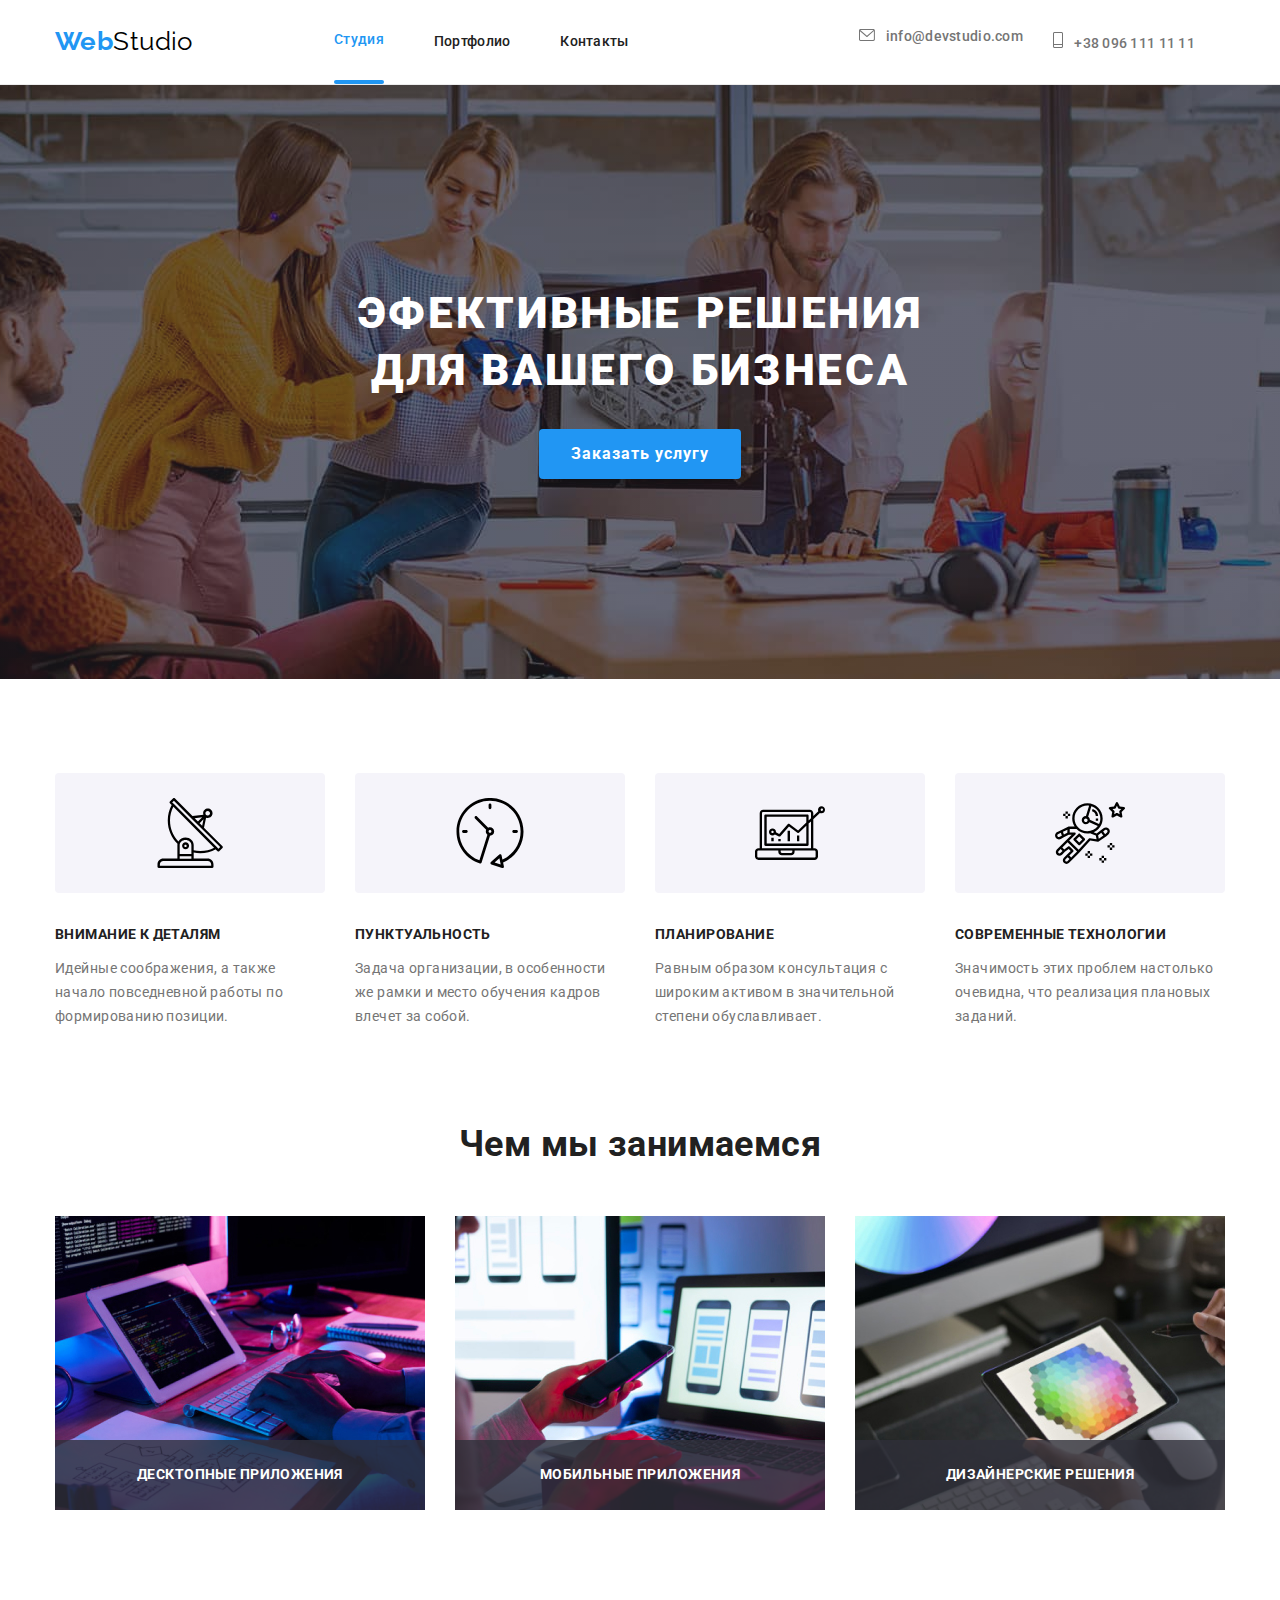
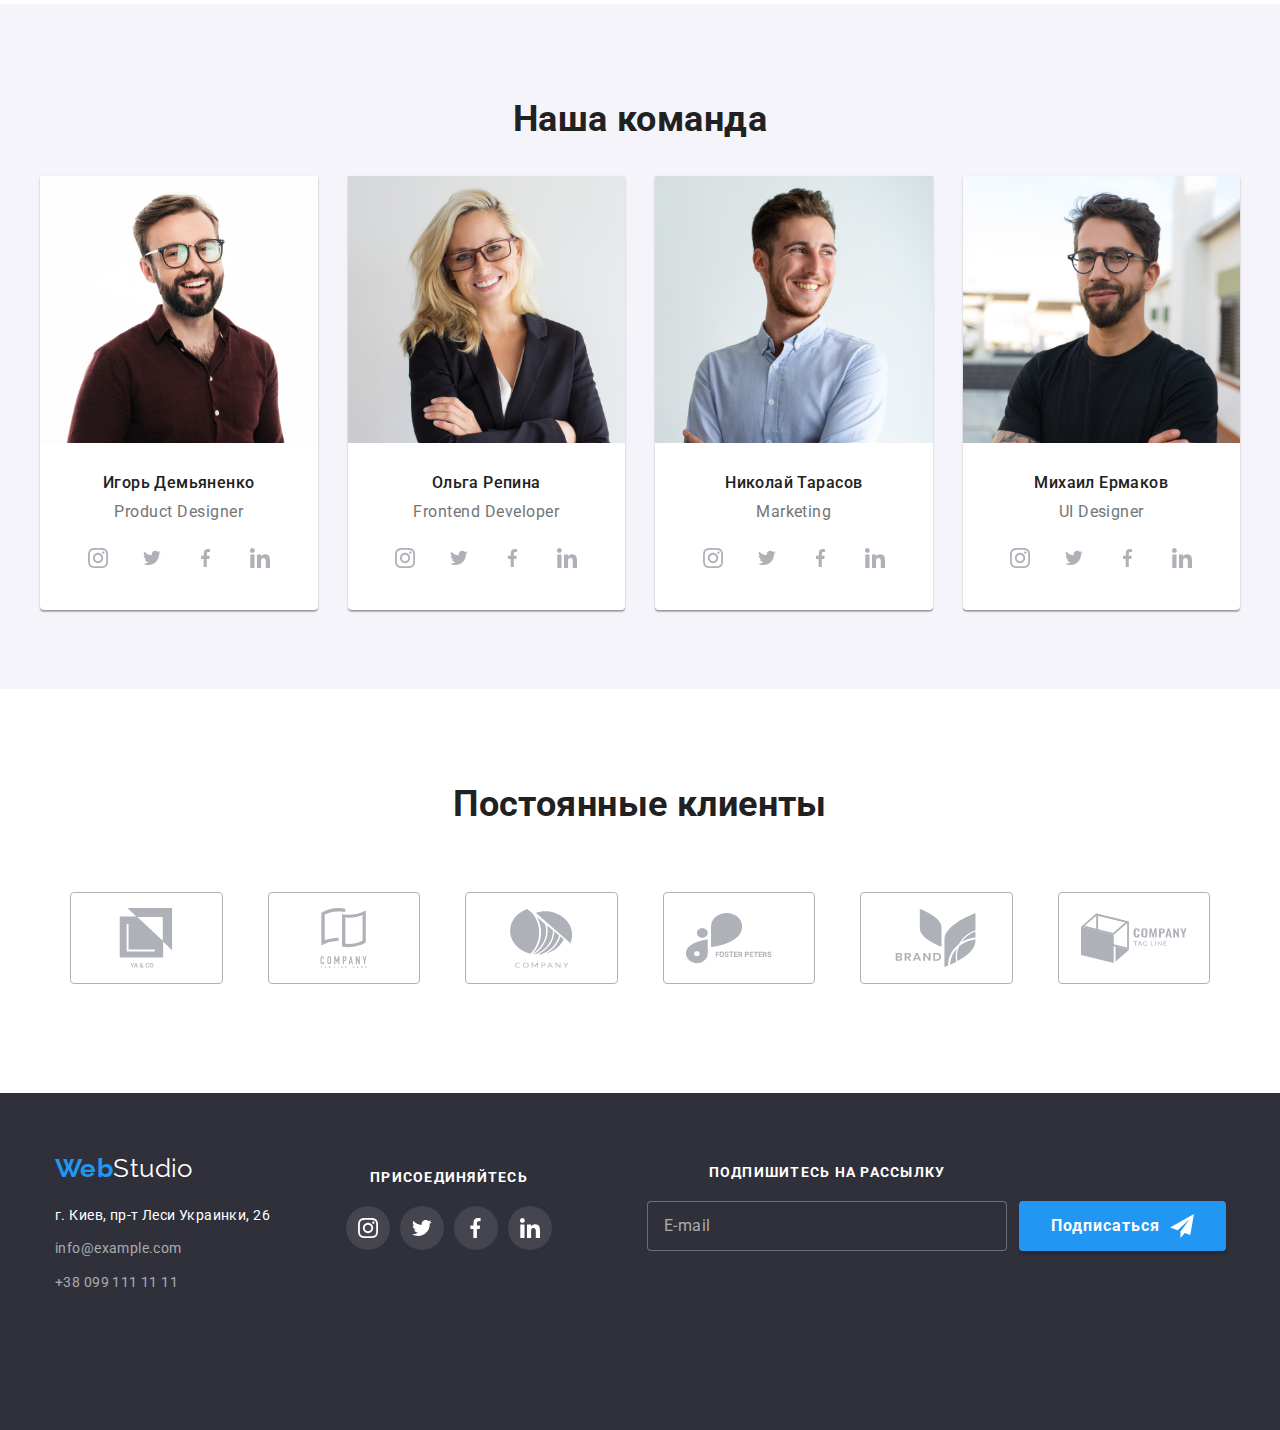
==== index.html @ c8d7d980 "make adaptive portfolio" ====
<!DOCTYPE html>
<html lang="ru">

<head>
    <meta charset="UTF-8">
    <meta http-equiv="X-UA-Compatible" content="IE=edge">
    <meta name="viewport" content="width=device-width, initial-scale=1.0" />
    <title>Document</title>
    <link rel="stylesheet" href="./sass/components/_normalize.scss">
    <link rel="preconnect" href="https://fonts.googleapis.com">
    <link rel="preconnect" href="https://fonts.gstatic.com" crossorigin>
    <link
        href="https://fonts.googleapis.com/css2?family=Raleway:wght@700&family=Roboto:wght@100;300;400;500;700;900&display=swap"
        rel="stylesheet">
    <link rel="stylesheet" href="./css/main.min.css">


</head>

<body>
    <!--Шапка профиля-->
    <header class="section header">
        <div class="main-naw container">
            <a href="./index.html" class="logo"> <span class="logo-web ">Web</span> Studio</a>
            <button type="button" class="burger__menu_button is-open" data-menu-button aria-expanded="false">
                <svg class="burger__menu_svg" aria-label="переключатель мобильного меню" width="40px" height="40px">
                    <use href="./images/mobile/mobile-svg/mobile_sprite.svg#menu" class="burger__menu__icon--menu">
                    </use>
                    <use href="./images/mobile/mobile-svg/mobile_sprite.svg#close" class="burger__menu__icon--close">
                    </use>
                </svg>
            </button>

            <!-- hidden -->
            <div class="burger__menu " data-menu>
                <nav class="navigation">
                    <ul class="site-naw">
                        <li class="item site-naw__item current"> <a href="./index.html"
                                class="link site-naw_link ">Студия</a>
                        </li>
                        <li class="item site-naw__item"><a href="./portfolio.html"
                                class="link site-naw_link ">Портфолио</a>
                        </li>
                        <li class="item site-naw__item"><a href="" class="link site-naw_link">Контакты</a> </li>
                    </ul>
                </nav>

                <ul class="link auth-naw">
                    <li class="item auth-naw__item">
                        <a href="mail:info@devstudio.com" class="link auth-naw__link  auth-naw__link--size">

                            <svg class="icon-company auth-naw__svg" width="16px" height="12px">
                                <use href="./images/icon.svg/sprite.svg/symbol-defs.svg#icon-envelope-hover">
                                </use>
                            </svg>
                            info@devstudio.com
                        </a>
                    </li>
                    <li class="item auth-naw__item">
                        <a href="tel:+380961111111" class="link auth-naw__link auth-naw__link--tell">
                            <svg class="icon-company auth-naw__svg" width="10px" height="16px">
                                <use href="./images/icon.svg/sprite.svg/symbol-defs.svg#icon-phone">
                                </use>
                            </svg>
                            +38 096 111 11 11
                        </a>
                    </li>


                </ul>
                <ul class="socia__list">
                    <a href="#" class="social__item">Instagram</a>
                    <a href="#" class="social__item ">Twitter</a>
                    <a href="#" class="social__item ">Facebook</a>
                    <a href="#" class="social__item ">LinkedIn</a>
                </ul>
            </div>
        </div>


    </header>
    <!-- Main -->
    <main>
        <!--Блок Герой -->
        <section class="section-hero section ">
            <div class="container ">
                <h1 class="section-hero__title ">ЭФЕКТИВНЫЕ РЕШЕНИЯ<br> ДЛЯ ВАШЕГО БИЗНЕСА</h1>
                <button class="button" data-modal-open>Заказать услугу</button>
            </div>


            <div class="backdrop is-hidden" data-modal>
                <div class="modal">

                    <button class="btn-modal" data-modal-close>
                        <svg class="btn-modal__close">
                            <use href="./images/icon.svg/sprite.svg/symbol-defs.svg#close-modal">
                            </use>
                        </svg>
                    </button>


                    <div class="modal-container">
                        <h3 class="modal-title">Оставьте свои данные, мы вам перезвоним</h3>
                        <div>
                            <form class="modal-window">
                                <div class="form-field">
                                    <label for="user-name" class="form-field_label label">
                                        <span class="form-field__title"> Имя</span>
                                        <input type="text" name="user-name" placeholder="" class="form-field__text">
                                        <span class="form-field__icon">
                                            <svg class="form-field__svg">
                                                <use href="./images/icon.svg/sprite.svg/symbol-defs.svg#person-svg">
                                                </use>
                                            </svg>
                                        </span>
                                    </label>

                                </div>

                                <div class="form-field">
                                    <label for="tell" class=" form-field_label label">
                                        <span class="form-field__title">Телефон</span>
                                        <input type="tel" name="tell" placeholder="" class="form-field__text">
                                        <span class="form-field__icon">
                                            <svg class="form-field__svg">
                                                <use href="./images/icon.svg/sprite.svg/symbol-defs.svg#phone-black">
                                                </use>
                                            </svg>
                                        </span>
                                    </label>
                                </div>

                                <div class="form-field">
                                    <label for="email" class="label">
                                        <span class="form-field__title">Почта</span>
                                        <input type="email" name="email" placeholder="" class="form-field__text">
                                        <span class="form-field__icon">
                                            <svg class="form-field__svg">
                                                <use href="./images/icon.svg/sprite.svg/symbol-defs.svg#email-black">
                                                </use>
                                            </svg>
                                        </span>
                                    </label>
                                </div>

                                <div class="form-field textarea-margin">
                                    <label for="textarea">
                                        <span class="form-field__title">Коментарий</span>
                                    </label>
                                    <textarea name="textarea" id="textarea" class="textarea" cols="30" rows="10"
                                        placeholder="Введите текст"></textarea>

                                </div>

                                <div class="checkbox">

                                    <label class="checkbox__label">
                                        <input type="checkbox" class="checkbox__input">
                                        <span class="checkbox__span">
                                        </span>

                                        Соглашаюсь с рассылкой и принимаю<a href="#">Условия договора</a>
                                    </label>


                                    <button type="submit" class="button">Отправить</button>

                            </form>
                        </div>

                    </div>
                </div>
            </div>
        </section>
        <!-- Особености -->
        <section class="section section-style padding-none backdown__bottom">
            <div class="container">
                <h2 class="features hidden ">особенности</h2>
                <ul class="trait">
                    <li class="item trait__item icon-one">
                        <div class="trait__thumb">
                            <svg class=" " width="70px" height="70px">
                                <use href="./images/icon.svg/sprite.svg/symbol-defs.svg#icon-Group" class="icon-svg">
                                </use>
                            </svg>
                        </div>
                        <h3 class="title trait__title"> ВНИМАНИЕ К ДЕТАЛЯМ </h3>
                        <p class="trait-text">Идейные соображения, а также начало повседневной работы по формированию
                            позиции.</p>
                    </li>
                    <li class="item trait__item icon-clock">
                        <div class="trait__thumb">
                            <svg class=" " width="70px" height="70px">
                                <use href="./images/icon.svg/sprite.svg/symbol-defs.svg#icon-clock1" class="icon-svg">
                                </use>
                            </svg>
                        </div>
                        <h3 class="title trait__title">ПУНКТУАЛЬНОСТЬ</h3>
                        <p class="trait-text">Задача организации, в особенности же рамки и место обучения кадров влечет
                            за собой.</p>
                    </li>
                    <li class="item trait__item icon-diagrama">
                        <div class="trait__thumb ">
                            <svg class=" " width="70px" height="70px">
                                <use href="./images/icon.svg/sprite.svg/symbol-defs.svg#icon-diagram-1"
                                    class="icon-svg">
                                </use>
                            </svg>

                        </div>
                        <h3 class="title trait__title"> ПЛАНИРОВАНИЕ</h3>
                        <p class="trait-text">Равным образом консультация с широким активом в значительной степени
                            обуславливает.</p>
                    </li>
                    <li class="item trait__item icon-astronaut">
                        <div class="trait__thumb">
                            <svg class=" thumd-feature" width="70px" height="70px">
                                <use href="./images/icon.svg/sprite.svg/symbol-defs.svg#icon-astronaut1"
                                    class="icon-svg">
                                </use>
                            </svg>
                        </div>
                        <h3 class="title trait__title">СОВРЕМЕННЫЕ ТЕХНОЛОГИИ</h3>
                        <p class="trait-text">Значимость этих проблем настолько очевидна, что реализация плановых
                            заданий.</p>
                    </li>
                </ul>
            </div>
        </section>
        <!-- Чем мы занимаемся -->
        <section class="section section-style  backdown__bottom what-we-do--section">
            <div class="container">
                <h2 class="section-title ">Чем мы занимаемся</h2>

                <ul class="trait what-we-do">
                    <li class="trait__item">
                        <div class="item-tumb">
                            <img src="./images/img.jpg" alt="парень набирает код" width="370" />
                            <p class="item-text">Десктопные приложения</p>
                        </div>

                    </li>

                    <li class="trait__item">
                        <div class="item-tumb">
                            <img src="./images/ing2.jpg" alt="парень смотрит телефон" width="370">
                            <p class="item-text">Мобильные приложения</p>
                        </div>

                    </li>
                    <li class="trait__item">
                        <div class="item-tumb">
                            <img src="./images/img3.jpg" alt="цветовая палитра" width="370">
                            <p class="item-text">Дизайнерские решения</p>
                        </div>
                    </li>
                </ul>
            </div>
        </section>
        <!--Блок команда -->
        <section class="section backdown__bottom backdown__top ">
            <div class="container box-our-team">
                <h2 class="section-title our-team">Наша команда</h2>
                <ul class="team__cart">

                    <li class="cart">
                        <img src="./images/our-team/Igor.jpg" alt="Дизайнер Игорь" width="270" class="photo">
                        <div class="cart-bottom">
                            <h3 class="title-team">Игорь Демьяненко</h3>
                            <p class="text-team">Product Designer</p>
                            <ul class="list-team">
                                <li class="item-team">
                                    <a href="" class="link-team">
                                        <svg width="20px " height="20px">
                                            <use href="./images/icon.svg/sprite.svg/symbol-defs.svg#icon-instagram"
                                                class="icon-svg">
                                        </svg>
                                    </a>
                                </li>
                                <li class="item-team">
                                    <a href="" class="link-team">
                                        <svg width="20px " height="16px">
                                            <use href="./images/icon.svg/sprite.svg/symbol-defs.svg#icon-twiter"
                                                class="icon-svg"></use>
                                        </svg>
                                    </a>
                                </li>
                                <li class="item-team">
                                    <a href="" class="link-team">
                                        <svg width="10px " height="20px">
                                            <use href="./images/icon.svg/sprite.svg/symbol-defs.svg#icon-fecebook"
                                                class="icon-svg"></use>
                                        </svg>
                                    </a>
                                </li>
                                <li class="item-team">
                                    <a href="" class="link-team">
                                        <svg width="20px " height="20px">
                                            <use href="./images/icon.svg/sprite.svg/symbol-defs.svg#icon-in0"
                                                class="icon-svg"></use>
                                        </svg>
                                    </a>
                                </li>
                            </ul>
                        </div>

                    </li>

                    <li class="cart">
                        <img src="./images/our-team/olga.jpg" alt="Розработчик Ольга" width="270" class="photo">
                        <div class="cart-bottom">
                            <h3 class="title-team">Ольга Репина</h3>
                            <p class="text-team">Frontend Developer</p>
                            <ul class="list-team">
                                <li class="item-team">
                                    <a href="" class="link-team">
                                        <svg width="20px " height="20px">
                                            <use href="./images/icon.svg/sprite.svg/symbol-defs.svg#icon-instagram"
                                                class="icon-svg">
                                        </svg>
                                    </a>
                                </li>
                                <li class="item-team">
                                    <a href="" class="link-team">
                                        <svg width="20px " height="16px">
                                            <use href="./images/icon.svg/sprite.svg/symbol-defs.svg#icon-twiter"
                                                class="icon-svg"></use>
                                        </svg>
                                    </a>
                                </li>
                                <li class="item-team">
                                    <a href="" class="link-team">
                                        <svg width="10px " height="20px">
                                            <use href="./images/icon.svg/sprite.svg/symbol-defs.svg#icon-fecebook"
                                                class="icon-svg"></use>
                                        </svg>
                                    </a>
                                </li>
                                <li class="item-team">
                                    <a href="" class="link-team">
                                        <svg width="20px " height="20px">
                                            <use href="./images/icon.svg/sprite.svg/symbol-defs.svg#icon-in0"
                                                class="icon-svg"></use>
                                        </svg>
                                    </a>
                                </li>
                            </ul>
                        </div>
                    </li>

                    <li class="cart">
                        <img src="./images/our-team/Nikolay.jpg" alt="Маркетолог Николай" width="270" class="photo">
                        <div class="cart-bottom">
                            <h3 class="title-team">Николай Тарасов </h3>
                            <p class="text-team"> Marketing</p>
                            <ul class="list-team">
                                <li class="item-team">
                                    <a href="" class="link-team">
                                        <svg width="20px " height="20px">
                                            <use href="./images/icon.svg/sprite.svg/symbol-defs.svg#icon-instagram"
                                                class="icon-svg">
                                        </svg>
                                    </a>
                                </li>
                                <li class="item-team">
                                    <a href="" class="link-team">
                                        <svg width="20px " height="16px">
                                            <use href="./images/icon.svg/sprite.svg/symbol-defs.svg#icon-twiter"
                                                class="icon-svg"></use>
                                        </svg>
                                    </a>
                                </li>
                                <li class="item-team">
                                    <a href="" class="link-team">
                                        <svg width="10px " height="20px">
                                            <use href="./images/icon.svg/sprite.svg/symbol-defs.svg#icon-fecebook"
                                                class="icon-svg"></use>
                                        </svg>
                                    </a>
                                </li>
                                <li class="item-team">
                                    <a href="" class="link-team">
                                        <svg width="20px " height="20px">
                                            <use href="./images/icon.svg/sprite.svg/symbol-defs.svg#icon-in0"
                                                class="icon-svg"></use>
                                        </svg>
                                    </a>
                                </li>
                            </ul>
                        </div>
                    </li>
                    <li class="cart">
                        <img src="./images/our-team/Mihail.jpg" alt="Ul Дизайнер Михаил" width="270" class="photo">
                        <div class="cart-bottom">
                            <h3 class="title-team">Михаил Ермаков</h3>
                            <p class="text-team">UI Designer</p>
                            <ul class="list-team">
                                <li class="item-team">
                                    <a href="" class="link-team">
                                        <svg width="20px " height="20px">
                                            <use href="./images/icon.svg/sprite.svg/symbol-defs.svg#icon-instagram"
                                                class="icon-svg">
                                        </svg>
                                    </a>
                                </li>
                                <li class="item-team">
                                    <a href="" class="link-team">
                                        <svg width="20px " height="16px">
                                            <use href="./images/icon.svg/sprite.svg/symbol-defs.svg#icon-twiter"
                                                class="icon-svg"></use>
                                        </svg>
                                    </a>
                                </li>
                                <li class="item-team">
                                    <a href="" class="link-team">
                                        <svg width="10px " height="20px">
                                            <use href="./images/icon.svg/sprite.svg/symbol-defs.svg#icon-fecebook"
                                                class="icon-svg"></use>
                                        </svg>
                                    </a>
                                </li>
                                <li class="item-team">
                                    <a href="" class="link-team">
                                        <svg width="20px " height="20px">
                                            <use href="./images/icon.svg/sprite.svg/symbol-defs.svg#icon-in0"
                                                class="icon-svg"></use>
                                        </svg>
                                    </a>
                                </li>
                            </ul>
                        </div>
        </section>
        <!-- Постояние клиенты  -->
        <section class="partner section-style partner--inherit">
            <div class="container">
                <h2 class="section-title">Постоянные клиенты</h2>
                <ul class="list-partner">

                    <li class="item-partner">
                        <a href="" class="link-partner">
                            <svg class=" company-ya-co" width="106px" height="60px">
                                <use href="./images/icon.svg/sprite.svg/symbol-defs.svg#icon-ya-co" class="icon-svg">
                                </use>
                            </svg>
                        </a>
                    </li>

                    <li class="item-partner">
                        <a href="" class="link-partner">
                            <svg class=" company-company" width="106px" height="60px">
                                <use href=" ./images/icon.svg/sprite.svg/symbol-defs.svg#icon-company" class="icon-svg">
                                </use>
                            </svg>
                        </a>
                    </li>

                    <li class="item-partner">
                        <a href="" class="link-partner">
                            <svg class="" width="106px" height="60px">
                                <use href="./images/icon.svg/sprite.svg/symbol-defs.svg#icon-company-lemon"
                                    class="icon-svg">
                                </use>
                            </svg>
                        </a>
                    </li>

                    <li class="item-partner"><a href="" class="link-partner">
                            <svg class="" width="106px" height="60px">
                                <use href="./images/icon.svg/sprite.svg/symbol-defs.svg#icon-foster-peters"
                                    class="icon-svg">
                                </use>
                            </svg>
                        </a></li>

                    <li class="item-partner"><a href="" class="link-partner">
                            <svg class="" width="106px" height="60px">
                                <use href="./images/icon.svg/sprite.svg/symbol-defs.svg#icon-company-list"
                                    class="icon-svg">
                                </use>
                            </svg>
                        </a></li>

                    <li class="item-partner"><a href="" class="link-partner">
                            <svg class="" width="106px" height="60px">
                                <use href="./images/icon.svg/sprite.svg/symbol-defs.svg#icon-tag-line" class="icon-svg">
                                </use>
                            </svg>
                        </a></li>

                </ul>

            </div>
        </section>
    </main>
    <!-- Подвал -->
    <footer class="footer ">
        <div class="footer-flex container">

            <div class="tablet__wraper">
                <div class=" footer-box footer-container">
                    <a href="./index.html" class="logo logo-margin-bottom"> <span class="logo-web">Web</span> <span
                            class="studio">Studio</span> </a>
                    <address class="address">
                        <ul class="list">
                            <li class="footer-adrs"><a href="https://goo.gl/maps/727tqZzBJjCVUAbq7">г. Киев, пр-т Леси
                                    Украинки,
                                    26</a></li>
                            <li class="footer-adrs"><a href="mail:info@example.com"
                                    class="footer-link">info@example.com</a>
                            </li>
                            <li class="footer-adrs"><a href="tel:+380991111111" class="footer-link">+38 099 111 11
                                    11</a>
                            </li>
                        </ul>
                    </address>
                </div>

                <div class="footer-social">
                    <h2 class="title-footer">ПРИСОЕДИНЯЙТЕСЬ</h2>
                    <ul class="list-connect">
                        <li class="item-connect">
                            <a href="" class="link-connect">
                                <svg width="20px " height="20px">
                                    <use href="./images/icon.svg/sprite.svg/symbol-defs.svg#icon-instagram"
                                        class="icon-svg">
                                </svg>
                            </a>
                        </li>
                        <li class="item-connect">
                            <a href="" class="link-connect">
                                <svg width="20px " height="20px">
                                    <use href="./images/icon.svg/sprite.svg/symbol-defs.svg#icon-twiter"
                                        class="icon-svg">
                                    </use>
                                </svg>
                            </a>
                        </li>
                        <li class="item-connect">
                            <a href="" class="link-connect">
                                <svg width="20px " height="20px">
                                    <use href="./images/icon.svg/sprite.svg/symbol-defs.svg#icon-fecebook"
                                        class="icon-svg">
                                    </use>
                                </svg>
                            </a>
                        </li>
                        <li class="item-connect">
                            <a href="" class="link-connect">
                                <svg width="20px " height="20px">
                                    <use href="./images/icon.svg/sprite.svg/symbol-defs.svg#icon-in0" class="icon-svg">
                                    </use>
                                </svg>
                            </a>
                        </li>
                    </ul>
                </div>
            </div>

            <div class="sing-in">
                <label for="" class="sing-in__label title-footer">
                    <span class="sing-in__text">Подпишитесь на рассылку</span>
                    <input type="email" class="sing-in__input" placeholder="E-mail">
                </label>

                <button type="submit" class=" button sing-in__button">Подписаться

                    <svg class="sing-in__icon" width="24px " height="24px">
                        <use href="./images/icon.svg/sprite.svg/symbol-defs.svg#icon-telegram"></use>
                    </svg>
                </button>
            </div>

        </div>
    </footer>

    <!-- JavaScript -->

    <script src="./js/modal.js"></script>

    <script src="./js/mobile-menu.js"></script>

</body>

</html>
---- css/main.min.css ----
/*! modern-normalize v1.1.0 | MIT License | https://github.com/sindresorhus/modern-normalize */*,::after,::before{-webkit-box-sizing:border-box;box-sizing:border-box}html{-moz-tab-size:4;-o-tab-size:4;tab-size:4}html{line-height:1.15;-webkit-text-size-adjust:100%}body{margin:0}body{font-family:system-ui,-apple-system,"Segoe UI",Roboto,Helvetica,Arial,sans-serif,"Apple Color Emoji","Segoe UI Emoji"}hr{height:0;color:inherit}abbr[title]{-webkit-text-decoration:underline dotted;text-decoration:underline dotted}b,strong{font-weight:bolder}code,kbd,pre,samp{font-family:ui-monospace,SFMono-Regular,Consolas,"Liberation Mono",Menlo,monospace;font-size:1em}small{font-size:80%}sub,sup{font-size:75%;line-height:0;position:relative;vertical-align:baseline}sub{bottom:-0.25em}sup{top:-0.5em}table{text-indent:0;border-color:inherit}button,input,optgroup,select,textarea{font-family:inherit;font-size:100%;line-height:1.15;margin:0}button,select{text-transform:none}[type=button],[type=reset],[type=submit],button{-webkit-appearance:button}::-moz-focus-inner{border-style:none;padding:0}:-moz-focusring{outline:1px dotted ButtonText}:-moz-ui-invalid{box-shadow:none}legend{padding:0}progress{vertical-align:baseline}::-webkit-inner-spin-button,::-webkit-outer-spin-button{height:auto}[type=search]{-webkit-appearance:textfield;outline-offset:-2px}::-webkit-search-decoration{-webkit-appearance:none}::-webkit-file-upload-button{-webkit-appearance:button;font:inherit}summary{display:list-item}body{color:#757575;font-family:"Roboto",Helvetica;font-size:14px;letter-spacing:.03em;margin:0}a{text-decoration:none;outline:none}h1,h2,h4,h5{margin-top:0;margin-bottom:0}p{margin-bottom:0;margin-top:0}ul{padding:0;margin:0;margin-top:0;margin-bottom:0;list-style:none}img{display:block;max-width:100%;height:auto}.container{max-width:480px;margin-left:auto;margin-right:auto;padding-left:15px;padding-right:15px}@media screen and (min-width: 768px){.container{max-width:768px}}@media screen and (min-width: 1200px){.container{max-width:1200px}}.hidden{position:absolute;width:1px;height:1px;margin:-1px;border:0;padding:0;white-space:nowrap;-webkit-clip-path:inset(100%);clip-path:inset(100%);clip:rect(0 0 0 0);overflow:hidden}.backdown__bottom{background:#f5f4fa;padding-bottom:94px}.backdown__top{padding-top:94px}.header{border-bottom:1px solid #ececec}.logo{display:block;display:-webkit-box;display:-ms-flexbox;display:flex;font-weight:400;font-size:26px;line-height:31px}@media screen and (min-width: 768px){.auth-naw{-webkit-box-pack:start;-ms-flex-pack:start;justify-content:start}}.auth-naw__link{color:#757575}.studio{color:#fff}.auth-naw__svg{fill:currentColor}@media screen and (min-width: 768px){.auth-naw__svg{margin-right:8px}}.link{display:block;margin-top:0px;margin-bottom:0px;font-weight:500;line-height:1.14;letter-spacing:.02em;-webkit-transition:color 250ms cubic-bezier(0.4, 0, 0.2, 1);transition:color 250ms cubic-bezier(0.4, 0, 0.2, 1)}.link:hover,.link:focus{color:#2196f3}.auth-naw__link{text-decoration:none;outline:none}.logo{-webkit-box-align:center;-ms-flex-align:center;align-items:center;color:#fff;font-family:"Raleway",sans-serif;color:#000}.logo-web{color:#2196f3;font-weight:700}@media screen and (min-width: 768px){.navigation{display:-webkit-box;display:-ms-flexbox;display:flex;-webkit-box-align:center;-ms-flex-align:center;align-items:center}}@media screen and (min-width: 768px){.site-naw{display:-webkit-box;display:-ms-flexbox;display:flex;-webkit-box-align:center;-ms-flex-align:center;align-items:center;color:#212121;padding-left:0}}@media screen and (min-width: 1200px){.site-naw{margin-right:150px}}@media screen and (min-width: 768px){.site-naw__item{margin-right:50px;position:relative}.site-naw__item:last-child{margin-right:0}}.site-naw_link{color:currentColor}@media screen and (min-width: 768px){.site-naw_link{padding-top:32px;padding-bottom:32px}}.main-naw{display:-webkit-box;display:-ms-flexbox;display:flex;-webkit-box-align:center;-ms-flex-align:center;align-items:center;-webkit-box-pack:justify;-ms-flex-pack:justify;justify-content:space-between}@media screen and (min-width: 768px){.auth-naw__item{margin-bottom:10px}.auth-naw__item:last-child{margin-bottom:0}}@media screen and (max-width: 767px){.auth-naw__item{margin-bottom:10px}}@media screen and (min-width: 1200px){.auth-naw__item{margin-right:30px}}.icon-company{display:none}@media screen and (min-width: 768px){.icon-company{display:inline-block}}.current{color:#2196f3}@media screen and (min-width: 768px){.current::after{content:" ";display:block;border-radius:4px;width:100%;height:4px;color:#2196f3;background-color:#2196f3}}.burger__menu{z-index:10}@media screen and (max-width: 767px){.burger__menu.is-open{opacity:1;pointer-events:fill}}@media screen and (max-width: 767px){.burger__menu{opacity:0;pointer-events:none;top:0;bottom:0;left:0;right:0;padding:30px;position:absolute;background-color:#fff;-webkit-transition:opacity 250ms linear,background-color 250ms linear;transition:opacity 250ms linear,background-color 250ms linear}}@media screen and (min-width: 768px){.burger__menu{display:-webkit-box;display:-ms-flexbox;display:flex;-webkit-box-align:center;-ms-flex-align:center;align-items:center;margin-left:auto;padding-left:0}}@media screen and (min-width: 768px){.burger__menu_button{display:none}}@media screen and (max-width: 767px){.burger__menu_button{display:-webkit-inline-box;display:-ms-inline-flexbox;display:inline-flex;display:inline-block;fill:#212121;width:40px;height:40px;z-index:9;padding:0;margin:0;margin-right:15px;max-width:40px;max-height:40px;border:none;background-color:rgba(0,0,0,0);-webkit-transition:fill 300ms cubic-bezier(0.4, 0, 0.2, 1);transition:fill 300ms cubic-bezier(0.4, 0, 0.2, 1)}.burger__menu_button:hover{fill:#2196f3}.burger__menu_button .burger__menu__icon--menu{opacity:0}.burger__menu_button.is-open .burger__menu__icon--menu{opacity:1}.burger__menu_button.is-open .burger__menu__icon--close{opacity:0}}.site-naw{font-weight:500}@media screen and (max-width: 767px){.site-naw{font-size:40px;line-height:1.175;letter-spacing:.02em;margin-bottom:250px}}@media screen and (max-width: 767px){.site-naw__item{margin-bottom:35px}.site-naw__item:last-child{margin-bottom:0}}.auth-naw{letter-spacing:.02em}@media screen and (max-width: 767px){.auth-naw{display:-webkit-box;display:-ms-flexbox;display:flex;-webkit-box-orient:vertical;-webkit-box-direction:reverse;-ms-flex-direction:column-reverse;flex-direction:column-reverse;font-weight:500;font-size:34px;line-height:40px;margin-bottom:64px}}@media screen and (min-width: 768px){.auth-naw{margin-left:80px}}@media screen and (min-width: 1200px){.auth-naw{display:-webkit-box;display:-ms-flexbox;display:flex;-webkit-box-align:center;-ms-flex-align:center;align-items:center}}@media screen and (max-width: 767px){.auth-naw__link--tell{color:#2196f3}}.auth-naw__link--size{letter-spacing:.02em}@media screen and (max-width: 767px){.auth-naw__link--size{font-weight:500;font-size:24px;line-height:28px}}@media screen and (max-width: 767px){.socia__list{display:-webkit-box;display:-ms-flexbox;display:flex;-webkit-box-pack:start;-ms-flex-pack:start;justify-content:flex-start;font-weight:500;font-size:18px;line-height:1.2222;letter-spacing:.02em}}@media screen and (min-width: 768px){.socia__list{display:none}}@media screen and (max-width: 767px){.social__item{border-right:1px solid rgba(33,33,33,.2);padding-right:10px;padding-left:10px;color:#2196f3}.social__item:last-child{padding-right:0;border:none}.social__item:first-child{padding-left:0}}.section-hero{background-color:#2f303a;background-image:-webkit-gradient(linear, left top, right top, from(rgba(47, 48, 58, 0.4)), to(rgba(47, 48, 58, 0.4))),url(/images/mobile/mobile-hero-img/hero-mobile.jpg);background-image:linear-gradient(to right, rgba(47, 48, 58, 0.4), rgba(47, 48, 58, 0.4)),url(/images/mobile/mobile-hero-img/hero-mobile.jpg);background-repeat:no-repeat;background-position:center;margin-right:auto;margin-left:auto;padding-top:120px;padding-bottom:120px}@media screen and (min-width: 768px){.section-hero{background-image:-webkit-gradient(linear, left top, right top, from(rgba(47, 48, 58, 0.4)), to(rgba(47, 48, 58, 0.4))),url(/images/tablet/hero/hero-tablet.jpg);background-image:linear-gradient(to right, rgba(47, 48, 58, 0.4), rgba(47, 48, 58, 0.4)),url(/images/tablet/hero/hero-tablet.jpg);padding-top:120px;padding-bottom:120px}}@media screen and (min-width: 1200px){.section-hero{background-image:-webkit-gradient(linear, left top, right top, from(rgba(47, 48, 58, 0.4)), to(rgba(47, 48, 58, 0.4))),url(/images/hero-bg.jpg);background-image:linear-gradient(to right, rgba(47, 48, 58, 0.4), rgba(47, 48, 58, 0.4)),url(/images/hero-bg.jpg);padding-top:200px;padding-bottom:200px}}.section-hero__title{margin-top:0px;margin-bottom:30px;color:#fff;text-align:center;font-weight:900;font-size:26px;line-height:1.6153;letter-spacing:.06em}@media screen and (min-width: 1200px){.section-hero__title{font-size:44px;line-height:1.3}}.button{font-family:"Roboto";background-color:#2196f3;color:#fff;border:none;font-weight:700;min-width:200px;min-height:50px;font-size:16px;line-height:1.8;letter-spacing:.06em;padding:10px 32px;margin-right:auto;margin-left:auto;-webkit-box-shadow:0px 4px 4px rgba(0,0,0,.15);box-shadow:0px 4px 4px rgba(0,0,0,.15);border-radius:4px;display:block;background-color:#2196f3;-webkit-transition:background-color 250ms cubic-bezier(0.4, 0, 0.2, 1);transition:background-color 250ms cubic-bezier(0.4, 0, 0.2, 1)}.button:hover,.button:focus{background-color:#188ce8}.backdrop{position:fixed;display:inline-block;top:0;left:0;bottom:0;right:0;background-color:rgba(0,0,0,.2);z-index:10;-webkit-transition:opacity 250ms cubic-bezier(0.4, 0, 0.2, 1);transition:opacity 250ms cubic-bezier(0.4, 0, 0.2, 1)}.is-hidden{opacity:0;pointer-events:none}.modal{position:absolute;padding:0;top:50%;left:50%;padding-top:40px;padding-left:40px;padding-bottom:40px;padding-right:40px;width:450px;-webkit-transform:translate(-50%, -50%);transform:translate(-50%, -50%);background-color:#fff;border-radius:4px;-webkit-transition:background-color 250ms cubic-bezier(0.4, 0, 0.2, 1);transition:background-color 250ms cubic-bezier(0.4, 0, 0.2, 1)}@media screen and (min-width: 1200px){.modal{min-width:530px;min-height:580px}}.btn-modal{position:absolute;top:8px;right:8px;display:-webkit-box;display:-ms-flexbox;display:flex;-webkit-box-pack:center;-ms-flex-pack:center;justify-content:center;-webkit-box-align:center;-ms-flex-align:center;align-items:center;width:30px;height:30px;padding:0;background:#fff;border-radius:50%;border:1px solid rgba(0,0,0,.1)}.btn-modal__close{display:block;width:11px;height:11px;fill:#000;-webkit-transition:fill 250ms cubic-bezier(0.4, 0, 0.2, 1);transition:fill 250ms cubic-bezier(0.4, 0, 0.2, 1)}.btn-modal__close:hover{fill:#2196f3}.modal-title{font-weight:700;font-size:20px;line-height:1.5;text-align:center;letter-spacing:.03em;color:#212121;margin-top:0;margin-bottom:12px}@media screen and (min-width: 1200px){.modal-title{font-size:20px;line-height:1.15}}.form-field{position:relative;display:-webkit-box;display:-ms-flexbox;display:flex;-webkit-box-orient:vertical;-webkit-box-direction:normal;-ms-flex-direction:column;flex-direction:column}.form-field__title{display:inline-block;margin-bottom:4px}.label{margin-bottom:10px}textarea{font-family:"Roboto";font-style:normal;font-weight:400;font-size:14px;line-height:1.71428;letter-spacing:.03em}.form-field__icon{position:absolute;bottom:46%;left:14px;display:block;fill:#000;width:18px;height:18px;-webkit-transform:translate(0, 60%);transform:translate(0, 60%);-webkit-transition:fill 250ms cubic-bezier(0.4, 0, 0.2, 1);transition:fill 250ms cubic-bezier(0.4, 0, 0.2, 1)}.form-field__svg{width:18px;height:18px}.form-field__text{border:1px solid rgba(33,33,33,.2);border-radius:4px;padding:0;padding-left:42px;width:100%;min-height:40px;-webkit-transition:border 250ms cubic-bezier(0.4, 0, 0.2, 1),fill 250ms cubic-bezier(0.4, 0, 0.2, 1);transition:border 250ms cubic-bezier(0.4, 0, 0.2, 1),fill 250ms cubic-bezier(0.4, 0, 0.2, 1)}.form-field__text:focus{border:1px solid #2196f3;border-radius:4px;outline:none}.form-field__text:focus+.form-field__icon{fill:#2196f3}.form-field textarea{display:block;resize:none;border:1px solid rgba(33,33,33,.2);border-radius:4px;padding-left:16px;padding-top:12px;max-width:488px;max-height:120px;outline:none;-webkit-transition:border 250ms cubic-bezier(0.4, 0, 0.2, 1);transition:border 250ms cubic-bezier(0.4, 0, 0.2, 1)}.textarea:focus{border:1px solid #2196f3}.textarea-margin{margin-bottom:20px}.checkbox>input[type=checkbox]{margin-right:5px}.checkbox a{font-style:normal;margin-left:2px;-webkit-text-decoration-line:underline;text-decoration-line:underline;color:#2196f3}.checkbox__input:checked+.checkbox__span{-webkit-box-sizing:border-box;box-sizing:border-box;background-image:url(../images/icon.svg/sprite.svg/check-white.svg);background-repeat:no-repeat;background-size:contain;background-position:top 1px left 0;background-color:#2196f3;border:#2196f3;border:1px solid #2196f3;border-radius:2px;margin-right:7px}.checkbox__span{display:inline-block;border:2px solid #212121;border-radius:1px;width:16px;height:15px;margin-right:7px}input[type=checkbox]{position:absolute;width:1px;height:1px;margin:-1px;border:0;padding:0;white-space:nowrap;-webkit-clip-path:inset(100%);clip-path:inset(100%);clip:rect(0 0 0 0);overflow:hidden}.checkbox__label{display:-webkit-box;display:-ms-flexbox;display:flex;-webkit-box-pack:center;-ms-flex-pack:center;justify-content:center;margin-bottom:30px;font-size:12px;line-height:1.16}@media screen and (min-width: 1200px){.checkbox__label{font-size:14px;line-height:1.71}}.cheacked{width:16px;height:15px}.checked-icon{-moz-appearance:none;appearance:none;-webkit-appearance:none}.section-title{color:#212121;font-weight:700;font-size:36px;line-height:1.2;text-align:center;margin-bottom:50px}.title{color:#212121;font-weight:700;font-size:14px;line-height:1.7;margin-top:30px;margin-bottom:10px}.trait-text{font-size:14px;line-height:1.7;letter-spacing:.03em}.features{padding-top:0;padding-bottom:0;text-align:center}.trait__thumb{display:-webkit-box;display:-ms-flexbox;display:flex;-webkit-box-align:center;-ms-flex-align:center;align-items:center;-webkit-box-pack:center;-ms-flex-pack:center;justify-content:center;max-width:450px;height:120px;background-color:#f5f4fa;border-radius:4px}.trait__title{text-align:center}@media screen and (min-width: 768px){.trait__title{text-align:start}}.section-style{background:#fff;padding-bottom:94px}.what-we-do{display:-webkit-box;display:-ms-flexbox;display:flex}@media screen and (max-width: 1199px){.what-we-do--section{display:none}}.item-tumb{position:relative}.item-text{position:absolute;display:-webkit-box;display:-ms-flexbox;display:flex;-ms-flex-line-pack:center;align-content:center;-webkit-box-pack:center;-ms-flex-pack:center;justify-content:center;-webkit-box-align:center;-ms-flex-align:center;align-items:center;bottom:0;width:100%;height:70px;color:#fff;background-color:rgba(47,48,58,.8);font-weight:700;font-size:14px;line-height:1.2;letter-spacing:.03em;text-transform:uppercase}@media screen and (max-width: 767px){.trait__item{max-width:450px;margin-bottom:30px}}@media screen and (min-width: 768px){.trait__item{width:calc((100% - 60px)/2);max-width:450px;margin:15px}}@media screen and (min-width: 1200px){.trait__item{width:370px;margin:0;margin-right:30px}.trait__item:last-child{margin-right:0}}@media screen and (min-width: 768px){.trait{display:-webkit-box;display:-ms-flexbox;display:flex}}@media screen and (max-width: 1199px){.trait{-ms-flex-wrap:wrap;flex-wrap:wrap;margin:-15px}}.photo{width:100%;margin-bottom:0}.title-team{font-weight:500;font-size:16px;line-height:1.2;color:#212121;text-align:center;margin-top:0;margin-bottom:10px}.text-team{font-size:16px;line-height:1.2;letter-spacing:.03em;text-align:center;margin-top:0;padding-bottom:15px}.section-style{background:#fff;padding-bottom:94px}.padding-none{padding-top:94px}.cart-bottom{padding-top:30px;padding-bottom:30px}@media screen and (min-width: 768px){.team__cart{display:-webkit-box;display:-ms-flexbox;display:flex;-ms-flex-wrap:wrap;flex-wrap:wrap;margin:-15px}}@media screen and (min-width: 1200px){.team__cart{-ms-flex-wrap:nowrap;flex-wrap:nowrap}}.cart{background:#fff;overflow:hidden;-webkit-box-shadow:0px 1px 3px rgba(0,0,0,.12),0px 1px 1px rgba(0,0,0,.14),0px 2px 1px rgba(0,0,0,.2);box-shadow:0px 1px 3px rgba(0,0,0,.12),0px 1px 1px rgba(0,0,0,.14),0px 2px 1px rgba(0,0,0,.2);border-radius:0px 0px 4px 4px}@media screen and (min-width: 768px){.cart{width:calc((100% - 60px)/2)}}@media screen and (max-width: 1199px){.cart{margin:15px}}@media screen and (min-width: 1200px){.cart{margin-right:30px}}.cart:nth-child(4n){margin-right:0}.text-box{text-align:center;min-width:150px;padding-top:30px;padding-bottom:30px;padding-right:60px;padding-left:60px}.list-team{display:-webkit-box;display:-ms-flexbox;display:flex;-webkit-box-pack:center;-ms-flex-pack:center;justify-content:center;margin-left:32px;margin-right:32px}.item-team{display:-webkit-box;display:-ms-flexbox;display:flex;-webkit-box-align:center;-ms-flex-align:center;align-items:center;text-align:center;-webkit-box-pack:center;-ms-flex-pack:center;justify-content:center;min-height:44px;min-width:44px;fill:currentColor;border-radius:50%}.item-team:not(:last-child){margin-right:10px;text-align:center}.link-team{-webkit-box-sizing:border-box;box-sizing:border-box;height:100%;width:100%;fill:#afb1b8;border-radius:50%;display:-webkit-box;display:-ms-flexbox;display:flex;-webkit-box-align:center;-ms-flex-align:center;align-items:center;-webkit-box-pack:center;-ms-flex-pack:center;justify-content:center;-webkit-transition:background-color 250ms cubic-bezier(0.4, 0, 0.2, 1),fill 250ms cubic-bezier(0.4, 0, 0.2, 1);transition:background-color 250ms cubic-bezier(0.4, 0, 0.2, 1),fill 250ms cubic-bezier(0.4, 0, 0.2, 1)}.link-team:hover,.link-team:focus{fill:#fff;background-color:#2196f3}.team{background:#f5f4fa;padding-top:94px;padding-bottom:94px}.partner{padding-top:94px}@media screen and (max-width: 1199px){.list-partner{display:-webkit-box;display:-ms-flexbox;display:flex;-ms-flex-wrap:wrap;flex-wrap:wrap;-webkit-box-pack:center;-ms-flex-pack:center;justify-content:center;margin:-15px}}@media screen and (max-width: 1200px){.list-partner{-webkit-box-pack:center;-ms-flex-pack:center;justify-content:center}}@media screen and (min-width: 768px){.list-partner{display:-webkit-box;display:-ms-flexbox;display:flex}}.item-partner{margin:15px;width:calc((100% - 120px)/2)}@media screen and (min-width: 768px){.item-partner{width:calc((100% - 270px)/3);margin:15px}}@media screen and (min-width: 1200px){.item-partner{width:170px;height:92px}}@media screen and (min-width: 1200px){.item-partner:not(:last-child){margin-right:30px}}.link-partner{width:100%;height:100%;display:-webkit-box;display:-ms-flexbox;display:flex;-webkit-box-align:center;-ms-flex-align:center;align-items:center;-webkit-box-pack:center;-ms-flex-pack:center;justify-content:center;-ms-flex-line-pack:center;align-content:center;padding-top:16px;padding-bottom:16px;border:1px solid #afb1b8;border-radius:4px;-webkit-transition:all .3s ease 0s;transition:all .3s ease 0s;color:#afb1b8;fill:#afb1b8;-webkit-transition:fill 250ms cubic-bezier(0.4, 0, 0.2, 1),border-color 250ms cubic-bezier(0.4, 0, 0.2, 1);transition:fill 250ms cubic-bezier(0.4, 0, 0.2, 1),border-color 250ms cubic-bezier(0.4, 0, 0.2, 1)}@media screen and (min-width: 768px){.link-partner{padding-top:16px;padding-bottom:16px}}.link-partner:hover,.link-partner:focus{fill:#2196f3;border-color:#2196f3}.footer{background-color:#2f303a;font-style:normal;padding-top:60px;padding-bottom:60px}@media screen and (min-width: 768px){.tablet__wraper{display:-webkit-box;display:-ms-flexbox;display:flex;-ms-flex-pack:distribute;justify-content:space-around;margin-bottom:60px}}.logo-margin-bottom{-webkit-box-pack:center;-ms-flex-pack:center;justify-content:center;margin-bottom:20px}@media screen and (min-width: 1200px){.logo-margin-bottom{-webkit-box-pack:start;-ms-flex-pack:start;justify-content:start}}.studio{color:#fff}.address{font-size:normal}.list{padding-left:0}a[href="https://goo.gl/maps/727tqZzBJjCVUAbq7"]{color:#fff;font-weight:400;font-style:normal}@media screen and (min-width: 1200px){a[href="https://goo.gl/maps/727tqZzBJjCVUAbq7"]{font-size:14px;line-height:1.7}}.footer-adrs{margin-bottom:10px}.footer-adrs:nth-child(3n){padding-bottom:0%}.footer-link{font-style:normal;font-weight:400;font-size:14px;line-height:1.7;font-style:normal;color:rgba(255,255,255,.6)}.list .footer-adrs:last-child{margin-bottom:0}.list-connect{display:-webkit-box;display:-ms-flexbox;display:flex;-webkit-box-pack:center;-ms-flex-pack:center;justify-content:center}.title-footer{text-align:center;margin-bottom:20px;font-weight:700;font-size:14px;line-height:1.14;letter-spacing:.09em;text-transform:uppercase;color:#fff}.footer-social{margin-top:17px;margin-bottom:60px}.link-connect{display:-webkit-box;display:-ms-flexbox;display:flex;text-align:center;-webkit-box-pack:center;-ms-flex-pack:center;justify-content:center;-webkit-box-align:center;-ms-flex-align:center;align-items:center;-webkit-box-sizing:border-box;box-sizing:border-box;width:44px;height:44px;border-radius:50%;fill:#fff;-webkit-transition:background-color 250ms cubic-bezier(0.4, 0, 0.2, 1),fill 250ms cubic-bezier(0.4, 0, 0.2, 1),-webkit-box-shadow 250ms cubic-bezier(0.4, 0, 0.2, 1);transition:background-color 250ms cubic-bezier(0.4, 0, 0.2, 1),fill 250ms cubic-bezier(0.4, 0, 0.2, 1),-webkit-box-shadow 250ms cubic-bezier(0.4, 0, 0.2, 1);transition:background-color 250ms cubic-bezier(0.4, 0, 0.2, 1),fill 250ms cubic-bezier(0.4, 0, 0.2, 1),box-shadow 250ms cubic-bezier(0.4, 0, 0.2, 1);transition:background-color 250ms cubic-bezier(0.4, 0, 0.2, 1),fill 250ms cubic-bezier(0.4, 0, 0.2, 1),box-shadow 250ms cubic-bezier(0.4, 0, 0.2, 1),-webkit-box-shadow 250ms cubic-bezier(0.4, 0, 0.2, 1)}@media screen and (min-width: 1200px){.link-connect{min-width:100%;min-height:100%}}.link-connect:hover,.link-connect:focus{background-color:#2196f3;fill:#fff;-webkit-box-shadow:0px 4px 4px rgba(0,0,0,.25);box-shadow:0px 4px 4px rgba(0,0,0,.25)}.item-connect{display:-webkit-box;display:-ms-flexbox;display:flex;text-align:center;-webkit-box-pack:center;-ms-flex-pack:center;justify-content:center;-webkit-box-align:center;-ms-flex-align:center;align-items:center;max-width:44px;height:44px;border-radius:50%;background-color:rgba(255,255,255,.1);width:calc((100% - 30px)/4)}@media screen and (min-width: 1200px){.item-connect{min-width:44px;min-height:44px}}.item-connect:not(:last-child){margin-right:10px;text-align:center}.footer-container{padding:0;margin:0;text-align:center;-webkit-box-pack:center;-ms-flex-pack:center;justify-content:center}@media screen and (min-width: 1200px){.footer-container{text-align:start;min-width:231px;margin-right:60px}}@media screen and (min-width: 1200px){.footer-flex{display:-webkit-box;display:-ms-flexbox;display:flex;-webkit-box-pack:start;-ms-flex-pack:start;justify-content:flex-start;-webkit-box-align:baseline;-ms-flex-align:baseline;align-items:baseline}}@media screen and (min-width: 1200px){.sing-in{display:-webkit-box;display:-ms-flexbox;display:flex;-webkit-box-align:center;-ms-flex-align:center;align-items:center;-webkit-box-pack:center;-ms-flex-pack:center;justify-content:center;margin-left:95px;margin-right:auto}}.sing-in__label{display:-webkit-box;display:-ms-flexbox;display:flex;-webkit-box-orient:vertical;-webkit-box-direction:normal;-ms-flex-direction:column;flex-direction:column;margin:0;margin-bottom:20px;color:#fff}@media screen and (min-width: 768px){.sing-in__label{-webkit-box-pack:center;-ms-flex-pack:center;justify-content:center}}@media screen and (min-width: 1200px){.sing-in__label{margin-right:12px}}.sing-in__text{display:inline-block;margin:0;margin-bottom:20px;margin-left:auto;margin-right:auto}.sing-in__input::-webkit-input-placeholder{font-size:16px;line-height:1.25;-webkit-box-align:center;align-items:center;letter-spacing:.03em;color:rgba(255,255,255,.6)}.sing-in__input::-moz-placeholder{font-size:16px;line-height:1.25;align-items:center;letter-spacing:.03em;color:rgba(255,255,255,.6)}.sing-in__input:-ms-input-placeholder{font-size:16px;line-height:1.25;-ms-flex-align:center;align-items:center;letter-spacing:.03em;color:rgba(255,255,255,.6)}.sing-in__input::-ms-input-placeholder{font-size:16px;line-height:1.25;-ms-flex-align:center;align-items:center;letter-spacing:.03em;color:rgba(255,255,255,.6)}.sing-in__input::placeholder{font-size:16px;line-height:1.25;-webkit-box-align:center;-ms-flex-align:center;align-items:center;letter-spacing:.03em;color:rgba(255,255,255,.6)}.sing-in__input{display:block;background-color:#2f303a;color:#fff;border:1px solid rgba(255,255,255,.3);border-radius:4px;width:100%;min-height:50px;padding-left:16px}@media screen and (min-width: 768px){.sing-in__input{width:450px;margin-left:auto;margin-right:auto}}@media screen and (min-width: 1200px){.sing-in__input{width:360px;min-height:50px}}.sing-in__button{display:-webkit-box;display:-ms-flexbox;display:flex;-webkit-box-pack:center;-ms-flex-pack:center;justify-content:center;-webkit-box-align:center;-ms-flex-align:center;align-items:center;text-align:center;text-align:center;fill:#fff;font-style:normal;font-weight:700;font-size:16px;line-height:1.875;letter-spacing:.06em}@media screen and (min-width: 1200px){.sing-in__button{margin-top:16px}}.sing-in__icon{margin-left:10px}.section-portfolio{margin-top:94px;margin-bottom:94px}.port-title{font-weight:700;color:#212121;font-size:18px;line-height:2;letter-spacing:.06em;text-align:inherit;margin-bottom:5px;margin-top:0;margin-bottom:0}.port-text{font-size:16px;line-height:1.8;text-align:inherit;color:#757575;margin-top:0}.title-text-padding{padding-top:20px;padding-bottom:20px;padding-left:24px;padding-right:24px}.port-button{font-family:"Roboto",Helvetica;font-weight:500;font-size:16px;line-height:26px;text-align:center;border-radius:4px;color:#212121;background:#f5f4fa;border:none;min-width:73px;height:38px;padding:6px 22px;border-radius:4px;-webkit-transition:background-color 250ms cubic-bezier(0.4, 0, 0.2, 1),color 250ms cubic-bezier(0.4, 0, 0.2, 1),-webkit-box-shadow 250ms cubic-bezier(0.4, 0, 0.2, 1);transition:background-color 250ms cubic-bezier(0.4, 0, 0.2, 1),color 250ms cubic-bezier(0.4, 0, 0.2, 1),-webkit-box-shadow 250ms cubic-bezier(0.4, 0, 0.2, 1);transition:background-color 250ms cubic-bezier(0.4, 0, 0.2, 1),box-shadow 250ms cubic-bezier(0.4, 0, 0.2, 1),color 250ms cubic-bezier(0.4, 0, 0.2, 1);transition:background-color 250ms cubic-bezier(0.4, 0, 0.2, 1),box-shadow 250ms cubic-bezier(0.4, 0, 0.2, 1),color 250ms cubic-bezier(0.4, 0, 0.2, 1),-webkit-box-shadow 250ms cubic-bezier(0.4, 0, 0.2, 1)}.port-button:hover,.port-button:focus{color:#fff;background-color:#2196f3;-webkit-box-shadow:0px 3px 1px rgba(0,0,0,.1),0px 1px 2px rgba(0,0,0,.08),0px 2px 2px rgba(0,0,0,.12);box-shadow:0px 3px 1px rgba(0,0,0,.1),0px 1px 2px rgba(0,0,0,.08),0px 2px 2px rgba(0,0,0,.12)}.buttons-list{display:-webkit-box;display:-ms-flexbox;display:flex;-webkit-box-pack:center;-ms-flex-pack:center;justify-content:center;margin-bottom:40px}@media screen and (max-width: 767px){.buttons-list{-ms-flex-wrap:wrap;flex-wrap:wrap;-webkit-box-pack:start;-ms-flex-pack:start;justify-content:start}}@media screen and (min-width: 768px){.buttons-list{margin-bottom:50px}}.btn-list{margin-right:8px;-webkit-transition:background-color 250ms cubic-bezier(0.4, 0, 0.2, 1),color 250ms cubic-bezier(0.4, 0, 0.2, 1),-webkit-box-shadow 250ms cubic-bezier(0.4, 0, 0.2, 1);transition:background-color 250ms cubic-bezier(0.4, 0, 0.2, 1),color 250ms cubic-bezier(0.4, 0, 0.2, 1),-webkit-box-shadow 250ms cubic-bezier(0.4, 0, 0.2, 1);transition:background-color 250ms cubic-bezier(0.4, 0, 0.2, 1),box-shadow 250ms cubic-bezier(0.4, 0, 0.2, 1),color 250ms cubic-bezier(0.4, 0, 0.2, 1);transition:background-color 250ms cubic-bezier(0.4, 0, 0.2, 1),box-shadow 250ms cubic-bezier(0.4, 0, 0.2, 1),color 250ms cubic-bezier(0.4, 0, 0.2, 1),-webkit-box-shadow 250ms cubic-bezier(0.4, 0, 0.2, 1)}@media screen and (max-width: 767px){.btn-list:nth-child(-n+3){margin-bottom:15px}}.btn-list:last-child{margin-right:0}.card-galery{padding-left:0;z-index:5}@media screen and (min-width: 768px){.card-galery{-ms-flex-wrap:wrap;flex-wrap:wrap;display:-webkit-box;display:-ms-flexbox;display:flex;margin:-15px}}.card-img{width:100%}.cards-galery{display:block;border:1px solid #eee;margin:14px;-webkit-transition:-webkit-box-shadow 250ms cubic-bezier(0.4, 0, 0.2, 1);transition:-webkit-box-shadow 250ms cubic-bezier(0.4, 0, 0.2, 1);transition:box-shadow 250ms cubic-bezier(0.4, 0, 0.2, 1);transition:box-shadow 250ms cubic-bezier(0.4, 0, 0.2, 1), -webkit-box-shadow 250ms cubic-bezier(0.4, 0, 0.2, 1)}@media screen and (min-width: 768px){.cards-galery{width:calc((100% - 60px)/2)}}@media screen and (min-width: 1200px){.cards-galery{width:calc((100% - 90px)/3)}}.cards-galery:hover{-webkit-box-shadow:0px 1px 1px rgba(0,0,0,.12),0px 4px 4px rgba(0,0,0,.06),1px 4px 6px rgba(0,0,0,.16);box-shadow:0px 1px 1px rgba(0,0,0,.12),0px 4px 4px rgba(0,0,0,.06),1px 4px 6px rgba(0,0,0,.16)}.card-galery-body{font-size:18px;line-height:1.5555;letter-spacing:.03em;color:#fff}.card-galery-body:hover{-webkit-transition:background-color 250ms cubic-bezier(0.4, 0, 0.2, 1),-webkit-box-shadow 250ms cubic-bezier(0.4, 0, 0.2, 1);transition:background-color 250ms cubic-bezier(0.4, 0, 0.2, 1),-webkit-box-shadow 250ms cubic-bezier(0.4, 0, 0.2, 1);transition:background-color 250ms cubic-bezier(0.4, 0, 0.2, 1),box-shadow 250ms cubic-bezier(0.4, 0, 0.2, 1);transition:background-color 250ms cubic-bezier(0.4, 0, 0.2, 1),box-shadow 250ms cubic-bezier(0.4, 0, 0.2, 1),-webkit-box-shadow 250ms cubic-bezier(0.4, 0, 0.2, 1)}.card-galery-body:hover .card-galery-thumb{-webkit-transform:translateY(0);transform:translateY(0)}.card-galery-body:hover .wrepper-tumb::before{-webkit-transform:translateY(0);transform:translateY(0)}.wrepper-tumb{position:relative;overflow:hidden}.wrepper-tumb::before{display:inline-block;content:"";position:absolute;top:0;left:0;width:100%;height:100%;background-color:rgba(33,150,243,.9);-webkit-transform:translateY(101%);transform:translateY(101%);-webkit-transition:-webkit-transform 250ms cubic-bezier(0.4, 0, 0.2, 1);transition:-webkit-transform 250ms cubic-bezier(0.4, 0, 0.2, 1);transition:transform 250ms cubic-bezier(0.4, 0, 0.2, 1);transition:transform 250ms cubic-bezier(0.4, 0, 0.2, 1), -webkit-transform 250ms cubic-bezier(0.4, 0, 0.2, 1)}.card-galery-thumb{bottom:0;position:absolute;top:25%;left:10%;-webkit-transform:translateY(101%);transform:translateY(101%);-webkit-transition:-webkit-transform 250ms cubic-bezier(0.4, 0, 0.2, 1);transition:-webkit-transform 250ms cubic-bezier(0.4, 0, 0.2, 1);transition:transform 250ms cubic-bezier(0.4, 0, 0.2, 1);transition:transform 250ms cubic-bezier(0.4, 0, 0.2, 1), -webkit-transform 250ms cubic-bezier(0.4, 0, 0.2, 1)}/*# sourceMappingURL=main.min.css.map */
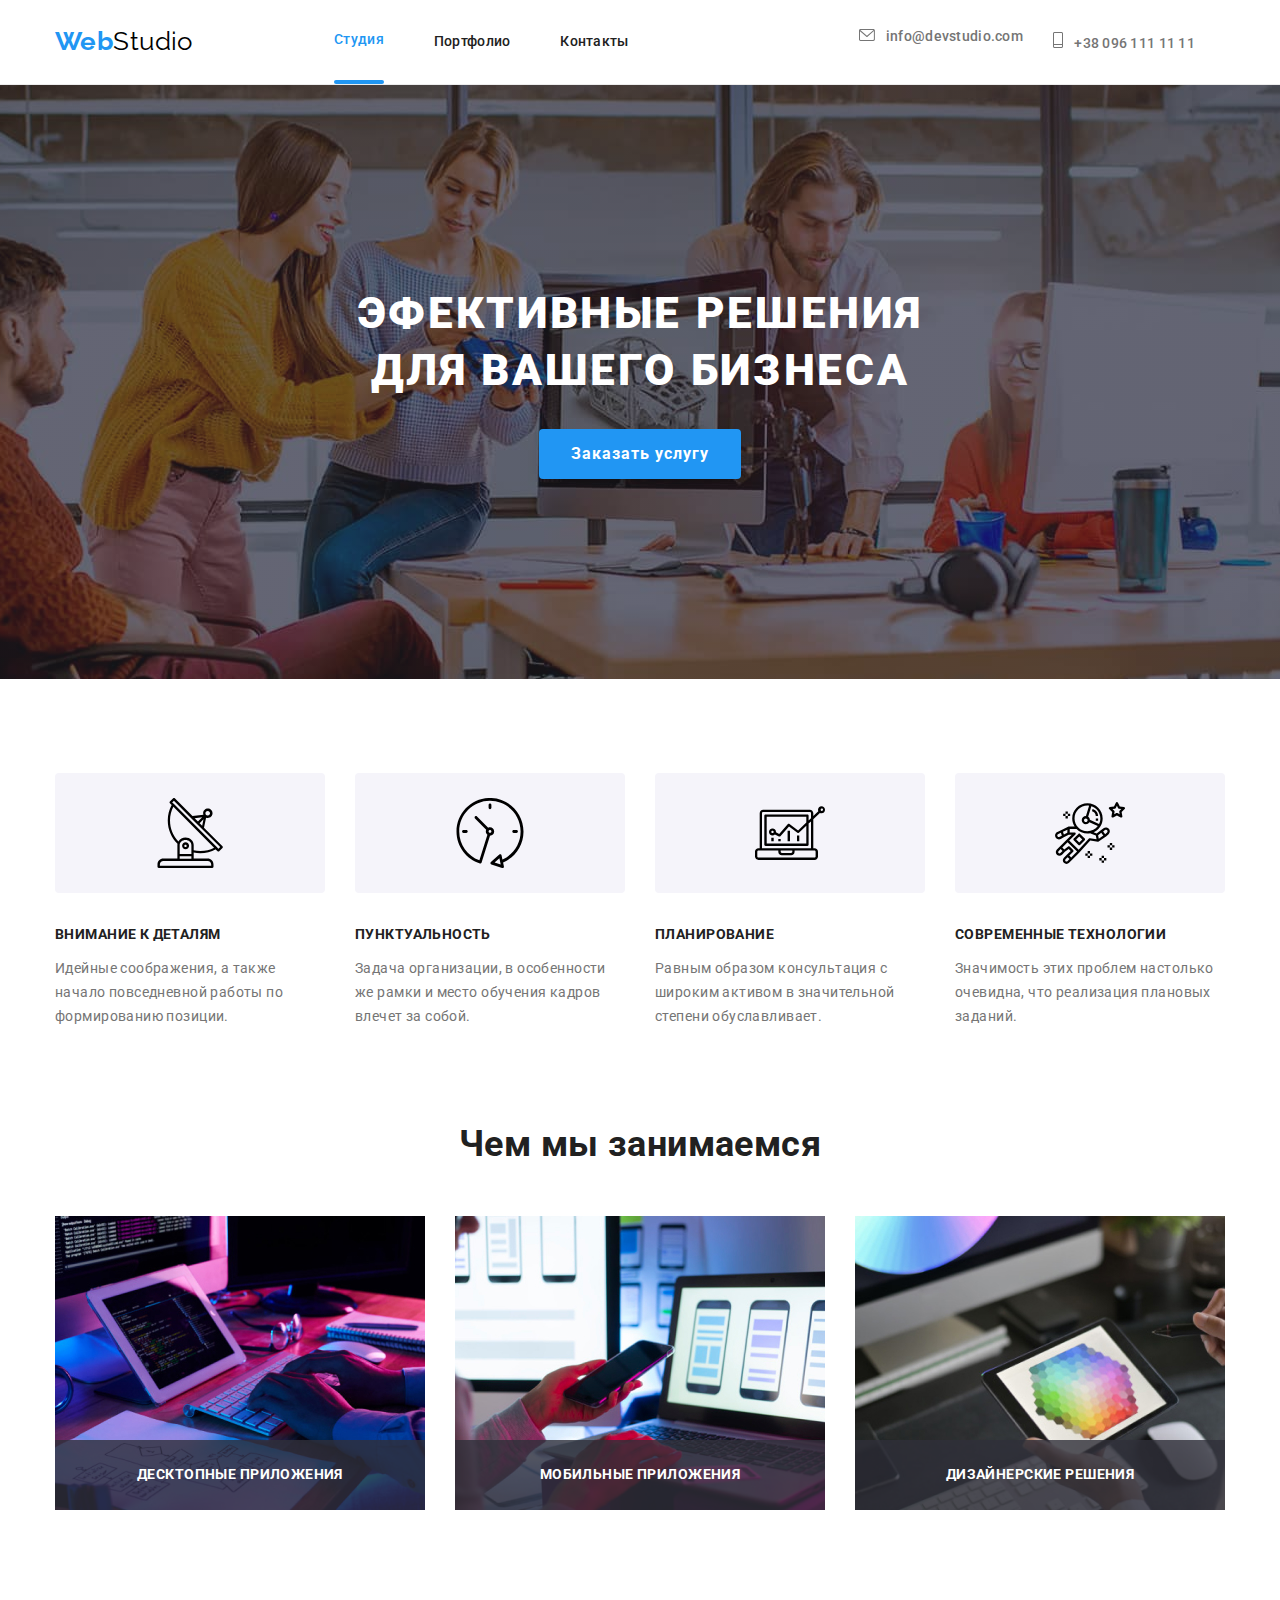
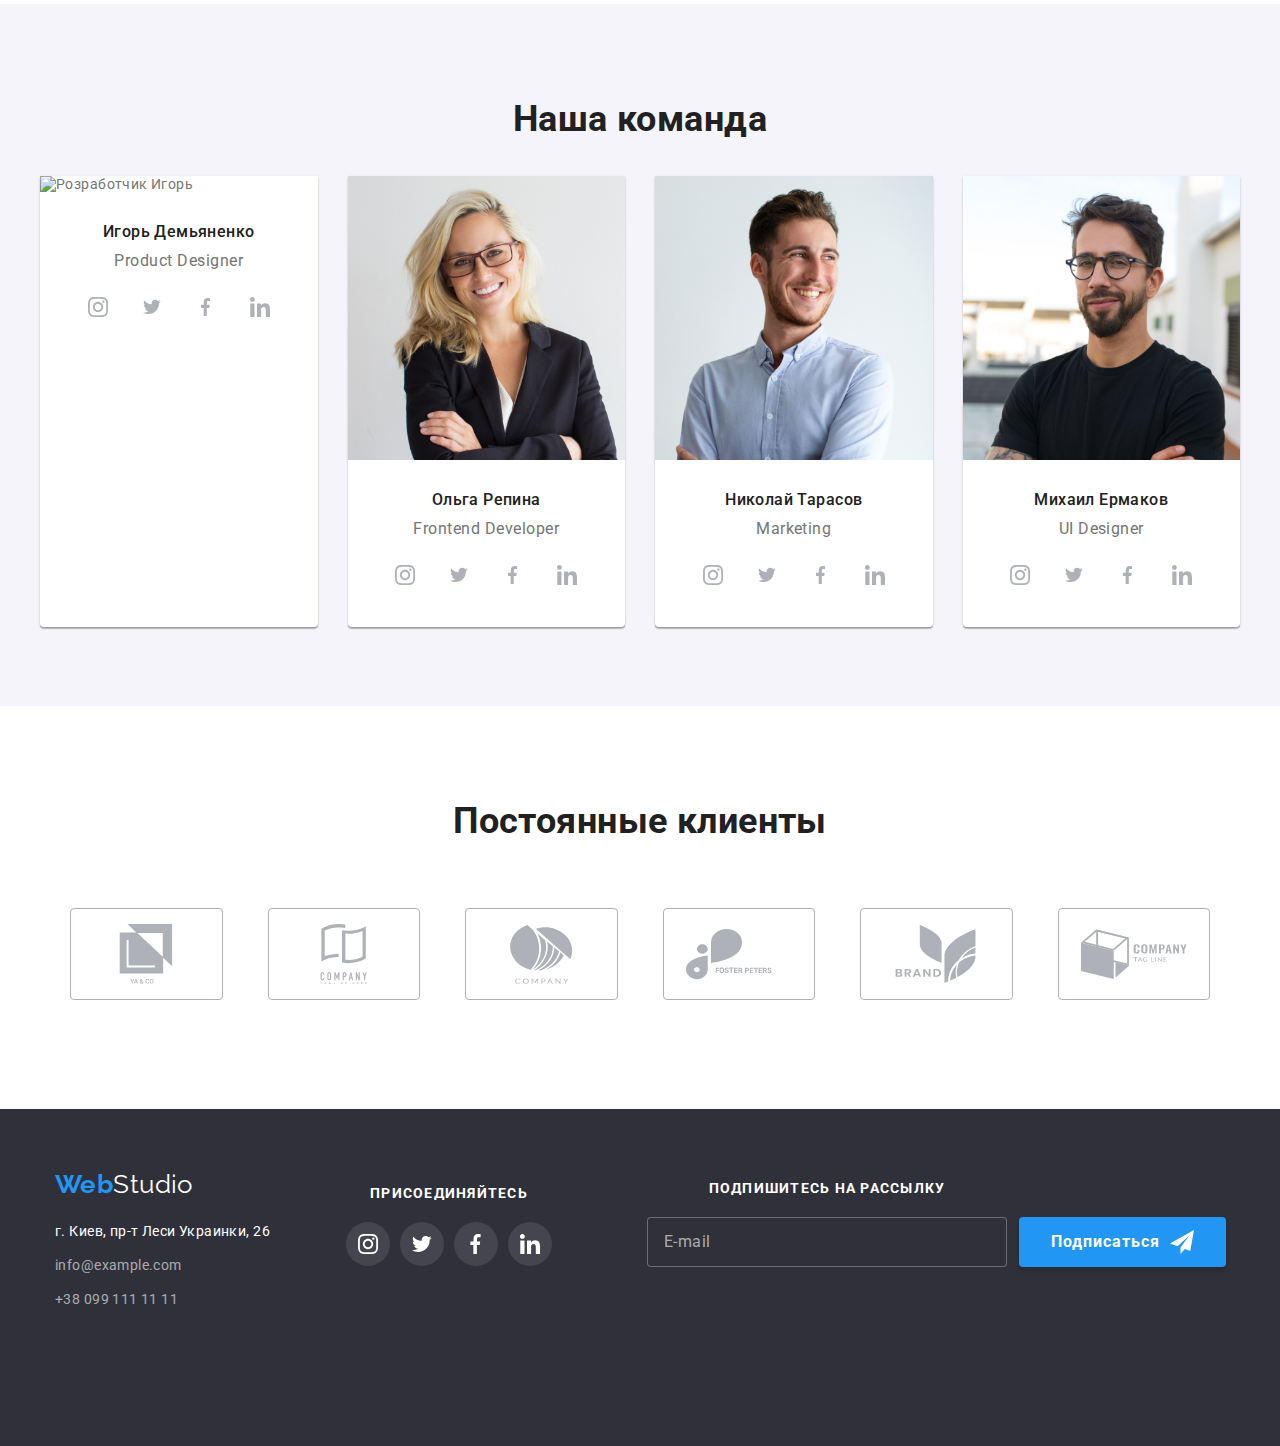
==== commit f463d574: "add 2x fotmat photo" ====
--- a/index.html
+++ b/index.html
@@ -265,7 +265,13 @@
                 <ul class="team__cart">
 
                     <li class="cart">
-                        <img src="./images/our-team/Igor.jpg" alt="Дизайнер Игорь" width="270" class="photo">
+                        <picture>
+                            <source srcset="./images/our-team/igor.jpg 1x, ./images/our-team/igor@2x.jpg 2x"
+                                media="(min-width: 1200px)" />
+                            <img src="./images/our-team/igor.jpg" alt="Розработчик Игорь" width="270" class="photo">
+                        </picture>
+
+
                         <div class="cart-bottom">
                             <h3 class="title-team">Игорь Демьяненко</h3>
                             <p class="text-team">Product Designer</p>
@@ -308,7 +314,13 @@
                     </li>
 
                     <li class="cart">
-                        <img src="./images/our-team/olga.jpg" alt="Розработчик Ольга" width="270" class="photo">
+
+                        <picture>
+                            <source srcset="./images/our-team/olga.jpg 1x, ./images/our-team/olga@2x.jpg 2x"
+                                media="(min-width: 1200px)" />
+                            <img src="./images/our-team/olga.jpg" alt="Розработчик Ольга" width="270" class="photo">
+                        </picture>
+
                         <div class="cart-bottom">
                             <h3 class="title-team">Ольга Репина</h3>
                             <p class="text-team">Frontend Developer</p>
@@ -350,7 +362,14 @@
                     </li>
 
                     <li class="cart">
-                        <img src="./images/our-team/Nikolay.jpg" alt="Маркетолог Николай" width="270" class="photo">
+
+                        <picture>
+                            <source srcset="./images/our-team/Nikolai.jpg 1x, ./images/our-team/Nikolai@2x.jpg 2x"
+                                media="(min-width: 1200px)" />
+                            <img src="./images/our-team/Nikolai.jpg" alt="Маркетолог Николай" width="270" class="photo">
+
+                        </picture>
+
                         <div class="cart-bottom">
                             <h3 class="title-team">Николай Тарасов </h3>
                             <p class="text-team"> Marketing</p>
@@ -391,7 +410,13 @@
                         </div>
                     </li>
                     <li class="cart">
-                        <img src="./images/our-team/Mihail.jpg" alt="Ul Дизайнер Михаил" width="270" class="photo">
+                        <picture>
+                            <source srcset="./images/our-team/Mihail.jpg 1x, ./images/our-team/Mihail@2x.jpg 2x"
+                                media="(min-width: 1200px)" />
+                            <img src="./images/our-team/Mihail.jpg" alt="Ul Дизайнер Михаил" width="270" class="photo">
+
+                        </picture>
+
                         <div class="cart-bottom">
                             <h3 class="title-team">Михаил Ермаков</h3>
                             <p class="text-team">UI Designer</p>
--- a/css/main.min.css
+++ b/css/main.min.css
@@ -1 +1 @@
-/*! modern-normalize v1.1.0 | MIT License | https://github.com/sindresorhus/modern-normalize */*,::after,::before{-webkit-box-sizing:border-box;box-sizing:border-box}html{-moz-tab-size:4;-o-tab-size:4;tab-size:4}html{line-height:1.15;-webkit-text-size-adjust:100%}body{margin:0}body{font-family:system-ui,-apple-system,"Segoe UI",Roboto,Helvetica,Arial,sans-serif,"Apple Color Emoji","Segoe UI Emoji"}hr{height:0;color:inherit}abbr[title]{-webkit-text-decoration:underline dotted;text-decoration:underline dotted}b,strong{font-weight:bolder}code,kbd,pre,samp{font-family:ui-monospace,SFMono-Regular,Consolas,"Liberation Mono",Menlo,monospace;font-size:1em}small{font-size:80%}sub,sup{font-size:75%;line-height:0;position:relative;vertical-align:baseline}sub{bottom:-0.25em}sup{top:-0.5em}table{text-indent:0;border-color:inherit}button,input,optgroup,select,textarea{font-family:inherit;font-size:100%;line-height:1.15;margin:0}button,select{text-transform:none}[type=button],[type=reset],[type=submit],button{-webkit-appearance:button}::-moz-focus-inner{border-style:none;padding:0}:-moz-focusring{outline:1px dotted ButtonText}:-moz-ui-invalid{box-shadow:none}legend{padding:0}progress{vertical-align:baseline}::-webkit-inner-spin-button,::-webkit-outer-spin-button{height:auto}[type=search]{-webkit-appearance:textfield;outline-offset:-2px}::-webkit-search-decoration{-webkit-appearance:none}::-webkit-file-upload-button{-webkit-appearance:button;font:inherit}summary{display:list-item}body{color:#757575;font-family:"Roboto",Helvetica;font-size:14px;letter-spacing:.03em;margin:0}a{text-decoration:none;outline:none}h1,h2,h4,h5{margin-top:0;margin-bottom:0}p{margin-bottom:0;margin-top:0}ul{padding:0;margin:0;margin-top:0;margin-bottom:0;list-style:none}img{display:block;max-width:100%;height:auto}.container{max-width:480px;margin-left:auto;margin-right:auto;padding-left:15px;padding-right:15px}@media screen and (min-width: 768px){.container{max-width:768px}}@media screen and (min-width: 1200px){.container{max-width:1200px}}.hidden{position:absolute;width:1px;height:1px;margin:-1px;border:0;padding:0;white-space:nowrap;-webkit-clip-path:inset(100%);clip-path:inset(100%);clip:rect(0 0 0 0);overflow:hidden}.backdown__bottom{background:#f5f4fa;padding-bottom:94px}.backdown__top{padding-top:94px}.header{border-bottom:1px solid #ececec}.logo{display:block;display:-webkit-box;display:-ms-flexbox;display:flex;font-weight:400;font-size:26px;line-height:31px}@media screen and (min-width: 768px){.auth-naw{-webkit-box-pack:start;-ms-flex-pack:start;justify-content:start}}.auth-naw__link{color:#757575}.studio{color:#fff}.auth-naw__svg{fill:currentColor}@media screen and (min-width: 768px){.auth-naw__svg{margin-right:8px}}.link{display:block;margin-top:0px;margin-bottom:0px;font-weight:500;line-height:1.14;letter-spacing:.02em;-webkit-transition:color 250ms cubic-bezier(0.4, 0, 0.2, 1);transition:color 250ms cubic-bezier(0.4, 0, 0.2, 1)}.link:hover,.link:focus{color:#2196f3}.auth-naw__link{text-decoration:none;outline:none}.logo{-webkit-box-align:center;-ms-flex-align:center;align-items:center;color:#fff;font-family:"Raleway",sans-serif;color:#000}.logo-web{color:#2196f3;font-weight:700}@media screen and (min-width: 768px){.navigation{display:-webkit-box;display:-ms-flexbox;display:flex;-webkit-box-align:center;-ms-flex-align:center;align-items:center}}@media screen and (min-width: 768px){.site-naw{display:-webkit-box;display:-ms-flexbox;display:flex;-webkit-box-align:center;-ms-flex-align:center;align-items:center;color:#212121;padding-left:0}}@media screen and (min-width: 1200px){.site-naw{margin-right:150px}}@media screen and (min-width: 768px){.site-naw__item{margin-right:50px;position:relative}.site-naw__item:last-child{margin-right:0}}.site-naw_link{color:currentColor}@media screen and (min-width: 768px){.site-naw_link{padding-top:32px;padding-bottom:32px}}.main-naw{display:-webkit-box;display:-ms-flexbox;display:flex;-webkit-box-align:center;-ms-flex-align:center;align-items:center;-webkit-box-pack:justify;-ms-flex-pack:justify;justify-content:space-between}@media screen and (min-width: 768px){.auth-naw__item{margin-bottom:10px}.auth-naw__item:last-child{margin-bottom:0}}@media screen and (max-width: 767px){.auth-naw__item{margin-bottom:10px}}@media screen and (min-width: 1200px){.auth-naw__item{margin-right:30px}}.icon-company{display:none}@media screen and (min-width: 768px){.icon-company{display:inline-block}}.current{color:#2196f3}@media screen and (min-width: 768px){.current::after{content:" ";display:block;border-radius:4px;width:100%;height:4px;color:#2196f3;background-color:#2196f3}}.burger__menu{z-index:10}@media screen and (max-width: 767px){.burger__menu.is-open{opacity:1;pointer-events:fill}}@media screen and (max-width: 767px){.burger__menu{opacity:0;pointer-events:none;top:0;bottom:0;left:0;right:0;padding:30px;position:absolute;background-color:#fff;-webkit-transition:opacity 250ms linear,background-color 250ms linear;transition:opacity 250ms linear,background-color 250ms linear}}@media screen and (min-width: 768px){.burger__menu{display:-webkit-box;display:-ms-flexbox;display:flex;-webkit-box-align:center;-ms-flex-align:center;align-items:center;margin-left:auto;padding-left:0}}@media screen and (min-width: 768px){.burger__menu_button{display:none}}@media screen and (max-width: 767px){.burger__menu_button{display:-webkit-inline-box;display:-ms-inline-flexbox;display:inline-flex;display:inline-block;fill:#212121;width:40px;height:40px;z-index:9;padding:0;margin:0;margin-right:15px;max-width:40px;max-height:40px;border:none;background-color:rgba(0,0,0,0);-webkit-transition:fill 300ms cubic-bezier(0.4, 0, 0.2, 1);transition:fill 300ms cubic-bezier(0.4, 0, 0.2, 1)}.burger__menu_button:hover{fill:#2196f3}.burger__menu_button .burger__menu__icon--menu{opacity:0}.burger__menu_button.is-open .burger__menu__icon--menu{opacity:1}.burger__menu_button.is-open .burger__menu__icon--close{opacity:0}}.site-naw{font-weight:500}@media screen and (max-width: 767px){.site-naw{font-size:40px;line-height:1.175;letter-spacing:.02em;margin-bottom:250px}}@media screen and (max-width: 767px){.site-naw__item{margin-bottom:35px}.site-naw__item:last-child{margin-bottom:0}}.auth-naw{letter-spacing:.02em}@media screen and (max-width: 767px){.auth-naw{display:-webkit-box;display:-ms-flexbox;display:flex;-webkit-box-orient:vertical;-webkit-box-direction:reverse;-ms-flex-direction:column-reverse;flex-direction:column-reverse;font-weight:500;font-size:34px;line-height:40px;margin-bottom:64px}}@media screen and (min-width: 768px){.auth-naw{margin-left:80px}}@media screen and (min-width: 1200px){.auth-naw{display:-webkit-box;display:-ms-flexbox;display:flex;-webkit-box-align:center;-ms-flex-align:center;align-items:center}}@media screen and (max-width: 767px){.auth-naw__link--tell{color:#2196f3}}.auth-naw__link--size{letter-spacing:.02em}@media screen and (max-width: 767px){.auth-naw__link--size{font-weight:500;font-size:24px;line-height:28px}}@media screen and (max-width: 767px){.socia__list{display:-webkit-box;display:-ms-flexbox;display:flex;-webkit-box-pack:start;-ms-flex-pack:start;justify-content:flex-start;font-weight:500;font-size:18px;line-height:1.2222;letter-spacing:.02em}}@media screen and (min-width: 768px){.socia__list{display:none}}@media screen and (max-width: 767px){.social__item{border-right:1px solid rgba(33,33,33,.2);padding-right:10px;padding-left:10px;color:#2196f3}.social__item:last-child{padding-right:0;border:none}.social__item:first-child{padding-left:0}}.section-hero{background-color:#2f303a;background-image:-webkit-gradient(linear, left top, right top, from(rgba(47, 48, 58, 0.4)), to(rgba(47, 48, 58, 0.4))),url(/images/mobile/mobile-hero-img/hero-mobile.jpg);background-image:linear-gradient(to right, rgba(47, 48, 58, 0.4), rgba(47, 48, 58, 0.4)),url(/images/mobile/mobile-hero-img/hero-mobile.jpg);background-repeat:no-repeat;background-position:center;margin-right:auto;margin-left:auto;padding-top:120px;padding-bottom:120px}@media screen and (min-width: 768px){.section-hero{background-image:-webkit-gradient(linear, left top, right top, from(rgba(47, 48, 58, 0.4)), to(rgba(47, 48, 58, 0.4))),url(/images/tablet/hero/hero-tablet.jpg);background-image:linear-gradient(to right, rgba(47, 48, 58, 0.4), rgba(47, 48, 58, 0.4)),url(/images/tablet/hero/hero-tablet.jpg);padding-top:120px;padding-bottom:120px}}@media screen and (min-width: 1200px){.section-hero{background-image:-webkit-gradient(linear, left top, right top, from(rgba(47, 48, 58, 0.4)), to(rgba(47, 48, 58, 0.4))),url(/images/hero-bg.jpg);background-image:linear-gradient(to right, rgba(47, 48, 58, 0.4), rgba(47, 48, 58, 0.4)),url(/images/hero-bg.jpg);padding-top:200px;padding-bottom:200px}}.section-hero__title{margin-top:0px;margin-bottom:30px;color:#fff;text-align:center;font-weight:900;font-size:26px;line-height:1.6153;letter-spacing:.06em}@media screen and (min-width: 1200px){.section-hero__title{font-size:44px;line-height:1.3}}.button{font-family:"Roboto";background-color:#2196f3;color:#fff;border:none;font-weight:700;min-width:200px;min-height:50px;font-size:16px;line-height:1.8;letter-spacing:.06em;padding:10px 32px;margin-right:auto;margin-left:auto;-webkit-box-shadow:0px 4px 4px rgba(0,0,0,.15);box-shadow:0px 4px 4px rgba(0,0,0,.15);border-radius:4px;display:block;background-color:#2196f3;-webkit-transition:background-color 250ms cubic-bezier(0.4, 0, 0.2, 1);transition:background-color 250ms cubic-bezier(0.4, 0, 0.2, 1)}.button:hover,.button:focus{background-color:#188ce8}.backdrop{position:fixed;display:inline-block;top:0;left:0;bottom:0;right:0;background-color:rgba(0,0,0,.2);z-index:10;-webkit-transition:opacity 250ms cubic-bezier(0.4, 0, 0.2, 1);transition:opacity 250ms cubic-bezier(0.4, 0, 0.2, 1)}.is-hidden{opacity:0;pointer-events:none}.modal{position:absolute;padding:0;top:50%;left:50%;padding-top:40px;padding-left:40px;padding-bottom:40px;padding-right:40px;width:450px;-webkit-transform:translate(-50%, -50%);transform:translate(-50%, -50%);background-color:#fff;border-radius:4px;-webkit-transition:background-color 250ms cubic-bezier(0.4, 0, 0.2, 1);transition:background-color 250ms cubic-bezier(0.4, 0, 0.2, 1)}@media screen and (min-width: 1200px){.modal{min-width:530px;min-height:580px}}.btn-modal{position:absolute;top:8px;right:8px;display:-webkit-box;display:-ms-flexbox;display:flex;-webkit-box-pack:center;-ms-flex-pack:center;justify-content:center;-webkit-box-align:center;-ms-flex-align:center;align-items:center;width:30px;height:30px;padding:0;background:#fff;border-radius:50%;border:1px solid rgba(0,0,0,.1)}.btn-modal__close{display:block;width:11px;height:11px;fill:#000;-webkit-transition:fill 250ms cubic-bezier(0.4, 0, 0.2, 1);transition:fill 250ms cubic-bezier(0.4, 0, 0.2, 1)}.btn-modal__close:hover{fill:#2196f3}.modal-title{font-weight:700;font-size:20px;line-height:1.5;text-align:center;letter-spacing:.03em;color:#212121;margin-top:0;margin-bottom:12px}@media screen and (min-width: 1200px){.modal-title{font-size:20px;line-height:1.15}}.form-field{position:relative;display:-webkit-box;display:-ms-flexbox;display:flex;-webkit-box-orient:vertical;-webkit-box-direction:normal;-ms-flex-direction:column;flex-direction:column}.form-field__title{display:inline-block;margin-bottom:4px}.label{margin-bottom:10px}textarea{font-family:"Roboto";font-style:normal;font-weight:400;font-size:14px;line-height:1.71428;letter-spacing:.03em}.form-field__icon{position:absolute;bottom:46%;left:14px;display:block;fill:#000;width:18px;height:18px;-webkit-transform:translate(0, 60%);transform:translate(0, 60%);-webkit-transition:fill 250ms cubic-bezier(0.4, 0, 0.2, 1);transition:fill 250ms cubic-bezier(0.4, 0, 0.2, 1)}.form-field__svg{width:18px;height:18px}.form-field__text{border:1px solid rgba(33,33,33,.2);border-radius:4px;padding:0;padding-left:42px;width:100%;min-height:40px;-webkit-transition:border 250ms cubic-bezier(0.4, 0, 0.2, 1),fill 250ms cubic-bezier(0.4, 0, 0.2, 1);transition:border 250ms cubic-bezier(0.4, 0, 0.2, 1),fill 250ms cubic-bezier(0.4, 0, 0.2, 1)}.form-field__text:focus{border:1px solid #2196f3;border-radius:4px;outline:none}.form-field__text:focus+.form-field__icon{fill:#2196f3}.form-field textarea{display:block;resize:none;border:1px solid rgba(33,33,33,.2);border-radius:4px;padding-left:16px;padding-top:12px;max-width:488px;max-height:120px;outline:none;-webkit-transition:border 250ms cubic-bezier(0.4, 0, 0.2, 1);transition:border 250ms cubic-bezier(0.4, 0, 0.2, 1)}.textarea:focus{border:1px solid #2196f3}.textarea-margin{margin-bottom:20px}.checkbox>input[type=checkbox]{margin-right:5px}.checkbox a{font-style:normal;margin-left:2px;-webkit-text-decoration-line:underline;text-decoration-line:underline;color:#2196f3}.checkbox__input:checked+.checkbox__span{-webkit-box-sizing:border-box;box-sizing:border-box;background-image:url(../images/icon.svg/sprite.svg/check-white.svg);background-repeat:no-repeat;background-size:contain;background-position:top 1px left 0;background-color:#2196f3;border:#2196f3;border:1px solid #2196f3;border-radius:2px;margin-right:7px}.checkbox__span{display:inline-block;border:2px solid #212121;border-radius:1px;width:16px;height:15px;margin-right:7px}input[type=checkbox]{position:absolute;width:1px;height:1px;margin:-1px;border:0;padding:0;white-space:nowrap;-webkit-clip-path:inset(100%);clip-path:inset(100%);clip:rect(0 0 0 0);overflow:hidden}.checkbox__label{display:-webkit-box;display:-ms-flexbox;display:flex;-webkit-box-pack:center;-ms-flex-pack:center;justify-content:center;margin-bottom:30px;font-size:12px;line-height:1.16}@media screen and (min-width: 1200px){.checkbox__label{font-size:14px;line-height:1.71}}.cheacked{width:16px;height:15px}.checked-icon{-moz-appearance:none;appearance:none;-webkit-appearance:none}.section-title{color:#212121;font-weight:700;font-size:36px;line-height:1.2;text-align:center;margin-bottom:50px}.title{color:#212121;font-weight:700;font-size:14px;line-height:1.7;margin-top:30px;margin-bottom:10px}.trait-text{font-size:14px;line-height:1.7;letter-spacing:.03em}.features{padding-top:0;padding-bottom:0;text-align:center}.trait__thumb{display:-webkit-box;display:-ms-flexbox;display:flex;-webkit-box-align:center;-ms-flex-align:center;align-items:center;-webkit-box-pack:center;-ms-flex-pack:center;justify-content:center;max-width:450px;height:120px;background-color:#f5f4fa;border-radius:4px}.trait__title{text-align:center}@media screen and (min-width: 768px){.trait__title{text-align:start}}.section-style{background:#fff;padding-bottom:94px}.what-we-do{display:-webkit-box;display:-ms-flexbox;display:flex}@media screen and (max-width: 1199px){.what-we-do--section{display:none}}.item-tumb{position:relative}.item-text{position:absolute;display:-webkit-box;display:-ms-flexbox;display:flex;-ms-flex-line-pack:center;align-content:center;-webkit-box-pack:center;-ms-flex-pack:center;justify-content:center;-webkit-box-align:center;-ms-flex-align:center;align-items:center;bottom:0;width:100%;height:70px;color:#fff;background-color:rgba(47,48,58,.8);font-weight:700;font-size:14px;line-height:1.2;letter-spacing:.03em;text-transform:uppercase}@media screen and (max-width: 767px){.trait__item{max-width:450px;margin-bottom:30px}}@media screen and (min-width: 768px){.trait__item{width:calc((100% - 60px)/2);max-width:450px;margin:15px}}@media screen and (min-width: 1200px){.trait__item{width:370px;margin:0;margin-right:30px}.trait__item:last-child{margin-right:0}}@media screen and (min-width: 768px){.trait{display:-webkit-box;display:-ms-flexbox;display:flex}}@media screen and (max-width: 1199px){.trait{-ms-flex-wrap:wrap;flex-wrap:wrap;margin:-15px}}.photo{width:100%;margin-bottom:0}.title-team{font-weight:500;font-size:16px;line-height:1.2;color:#212121;text-align:center;margin-top:0;margin-bottom:10px}.text-team{font-size:16px;line-height:1.2;letter-spacing:.03em;text-align:center;margin-top:0;padding-bottom:15px}.section-style{background:#fff;padding-bottom:94px}.padding-none{padding-top:94px}.cart-bottom{padding-top:30px;padding-bottom:30px}@media screen and (min-width: 768px){.team__cart{display:-webkit-box;display:-ms-flexbox;display:flex;-ms-flex-wrap:wrap;flex-wrap:wrap;margin:-15px}}@media screen and (min-width: 1200px){.team__cart{-ms-flex-wrap:nowrap;flex-wrap:nowrap}}.cart{background:#fff;overflow:hidden;-webkit-box-shadow:0px 1px 3px rgba(0,0,0,.12),0px 1px 1px rgba(0,0,0,.14),0px 2px 1px rgba(0,0,0,.2);box-shadow:0px 1px 3px rgba(0,0,0,.12),0px 1px 1px rgba(0,0,0,.14),0px 2px 1px rgba(0,0,0,.2);border-radius:0px 0px 4px 4px}@media screen and (min-width: 768px){.cart{width:calc((100% - 60px)/2)}}@media screen and (max-width: 1199px){.cart{margin:15px}}@media screen and (min-width: 1200px){.cart{margin-right:30px}}.cart:nth-child(4n){margin-right:0}.text-box{text-align:center;min-width:150px;padding-top:30px;padding-bottom:30px;padding-right:60px;padding-left:60px}.list-team{display:-webkit-box;display:-ms-flexbox;display:flex;-webkit-box-pack:center;-ms-flex-pack:center;justify-content:center;margin-left:32px;margin-right:32px}.item-team{display:-webkit-box;display:-ms-flexbox;display:flex;-webkit-box-align:center;-ms-flex-align:center;align-items:center;text-align:center;-webkit-box-pack:center;-ms-flex-pack:center;justify-content:center;min-height:44px;min-width:44px;fill:currentColor;border-radius:50%}.item-team:not(:last-child){margin-right:10px;text-align:center}.link-team{-webkit-box-sizing:border-box;box-sizing:border-box;height:100%;width:100%;fill:#afb1b8;border-radius:50%;display:-webkit-box;display:-ms-flexbox;display:flex;-webkit-box-align:center;-ms-flex-align:center;align-items:center;-webkit-box-pack:center;-ms-flex-pack:center;justify-content:center;-webkit-transition:background-color 250ms cubic-bezier(0.4, 0, 0.2, 1),fill 250ms cubic-bezier(0.4, 0, 0.2, 1);transition:background-color 250ms cubic-bezier(0.4, 0, 0.2, 1),fill 250ms cubic-bezier(0.4, 0, 0.2, 1)}.link-team:hover,.link-team:focus{fill:#fff;background-color:#2196f3}.team{background:#f5f4fa;padding-top:94px;padding-bottom:94px}.partner{padding-top:94px}@media screen and (max-width: 1199px){.list-partner{display:-webkit-box;display:-ms-flexbox;display:flex;-ms-flex-wrap:wrap;flex-wrap:wrap;-webkit-box-pack:center;-ms-flex-pack:center;justify-content:center;margin:-15px}}@media screen and (max-width: 1200px){.list-partner{-webkit-box-pack:center;-ms-flex-pack:center;justify-content:center}}@media screen and (min-width: 768px){.list-partner{display:-webkit-box;display:-ms-flexbox;display:flex}}.item-partner{margin:15px;width:calc((100% - 120px)/2)}@media screen and (min-width: 768px){.item-partner{width:calc((100% - 270px)/3);margin:15px}}@media screen and (min-width: 1200px){.item-partner{width:170px;height:92px}}@media screen and (min-width: 1200px){.item-partner:not(:last-child){margin-right:30px}}.link-partner{width:100%;height:100%;display:-webkit-box;display:-ms-flexbox;display:flex;-webkit-box-align:center;-ms-flex-align:center;align-items:center;-webkit-box-pack:center;-ms-flex-pack:center;justify-content:center;-ms-flex-line-pack:center;align-content:center;padding-top:16px;padding-bottom:16px;border:1px solid #afb1b8;border-radius:4px;-webkit-transition:all .3s ease 0s;transition:all .3s ease 0s;color:#afb1b8;fill:#afb1b8;-webkit-transition:fill 250ms cubic-bezier(0.4, 0, 0.2, 1),border-color 250ms cubic-bezier(0.4, 0, 0.2, 1);transition:fill 250ms cubic-bezier(0.4, 0, 0.2, 1),border-color 250ms cubic-bezier(0.4, 0, 0.2, 1)}@media screen and (min-width: 768px){.link-partner{padding-top:16px;padding-bottom:16px}}.link-partner:hover,.link-partner:focus{fill:#2196f3;border-color:#2196f3}.footer{background-color:#2f303a;font-style:normal;padding-top:60px;padding-bottom:60px}@media screen and (min-width: 768px){.tablet__wraper{display:-webkit-box;display:-ms-flexbox;display:flex;-ms-flex-pack:distribute;justify-content:space-around;margin-bottom:60px}}.logo-margin-bottom{-webkit-box-pack:center;-ms-flex-pack:center;justify-content:center;margin-bottom:20px}@media screen and (min-width: 1200px){.logo-margin-bottom{-webkit-box-pack:start;-ms-flex-pack:start;justify-content:start}}.studio{color:#fff}.address{font-size:normal}.list{padding-left:0}a[href="https://goo.gl/maps/727tqZzBJjCVUAbq7"]{color:#fff;font-weight:400;font-style:normal}@media screen and (min-width: 1200px){a[href="https://goo.gl/maps/727tqZzBJjCVUAbq7"]{font-size:14px;line-height:1.7}}.footer-adrs{margin-bottom:10px}.footer-adrs:nth-child(3n){padding-bottom:0%}.footer-link{font-style:normal;font-weight:400;font-size:14px;line-height:1.7;font-style:normal;color:rgba(255,255,255,.6)}.list .footer-adrs:last-child{margin-bottom:0}.list-connect{display:-webkit-box;display:-ms-flexbox;display:flex;-webkit-box-pack:center;-ms-flex-pack:center;justify-content:center}.title-footer{text-align:center;margin-bottom:20px;font-weight:700;font-size:14px;line-height:1.14;letter-spacing:.09em;text-transform:uppercase;color:#fff}.footer-social{margin-top:17px;margin-bottom:60px}.link-connect{display:-webkit-box;display:-ms-flexbox;display:flex;text-align:center;-webkit-box-pack:center;-ms-flex-pack:center;justify-content:center;-webkit-box-align:center;-ms-flex-align:center;align-items:center;-webkit-box-sizing:border-box;box-sizing:border-box;width:44px;height:44px;border-radius:50%;fill:#fff;-webkit-transition:background-color 250ms cubic-bezier(0.4, 0, 0.2, 1),fill 250ms cubic-bezier(0.4, 0, 0.2, 1),-webkit-box-shadow 250ms cubic-bezier(0.4, 0, 0.2, 1);transition:background-color 250ms cubic-bezier(0.4, 0, 0.2, 1),fill 250ms cubic-bezier(0.4, 0, 0.2, 1),-webkit-box-shadow 250ms cubic-bezier(0.4, 0, 0.2, 1);transition:background-color 250ms cubic-bezier(0.4, 0, 0.2, 1),fill 250ms cubic-bezier(0.4, 0, 0.2, 1),box-shadow 250ms cubic-bezier(0.4, 0, 0.2, 1);transition:background-color 250ms cubic-bezier(0.4, 0, 0.2, 1),fill 250ms cubic-bezier(0.4, 0, 0.2, 1),box-shadow 250ms cubic-bezier(0.4, 0, 0.2, 1),-webkit-box-shadow 250ms cubic-bezier(0.4, 0, 0.2, 1)}@media screen and (min-width: 1200px){.link-connect{min-width:100%;min-height:100%}}.link-connect:hover,.link-connect:focus{background-color:#2196f3;fill:#fff;-webkit-box-shadow:0px 4px 4px rgba(0,0,0,.25);box-shadow:0px 4px 4px rgba(0,0,0,.25)}.item-connect{display:-webkit-box;display:-ms-flexbox;display:flex;text-align:center;-webkit-box-pack:center;-ms-flex-pack:center;justify-content:center;-webkit-box-align:center;-ms-flex-align:center;align-items:center;max-width:44px;height:44px;border-radius:50%;background-color:rgba(255,255,255,.1);width:calc((100% - 30px)/4)}@media screen and (min-width: 1200px){.item-connect{min-width:44px;min-height:44px}}.item-connect:not(:last-child){margin-right:10px;text-align:center}.footer-container{padding:0;margin:0;text-align:center;-webkit-box-pack:center;-ms-flex-pack:center;justify-content:center}@media screen and (min-width: 1200px){.footer-container{text-align:start;min-width:231px;margin-right:60px}}@media screen and (min-width: 1200px){.footer-flex{display:-webkit-box;display:-ms-flexbox;display:flex;-webkit-box-pack:start;-ms-flex-pack:start;justify-content:flex-start;-webkit-box-align:baseline;-ms-flex-align:baseline;align-items:baseline}}@media screen and (min-width: 1200px){.sing-in{display:-webkit-box;display:-ms-flexbox;display:flex;-webkit-box-align:center;-ms-flex-align:center;align-items:center;-webkit-box-pack:center;-ms-flex-pack:center;justify-content:center;margin-left:95px;margin-right:auto}}.sing-in__label{display:-webkit-box;display:-ms-flexbox;display:flex;-webkit-box-orient:vertical;-webkit-box-direction:normal;-ms-flex-direction:column;flex-direction:column;margin:0;margin-bottom:20px;color:#fff}@media screen and (min-width: 768px){.sing-in__label{-webkit-box-pack:center;-ms-flex-pack:center;justify-content:center}}@media screen and (min-width: 1200px){.sing-in__label{margin-right:12px}}.sing-in__text{display:inline-block;margin:0;margin-bottom:20px;margin-left:auto;margin-right:auto}.sing-in__input::-webkit-input-placeholder{font-size:16px;line-height:1.25;-webkit-box-align:center;align-items:center;letter-spacing:.03em;color:rgba(255,255,255,.6)}.sing-in__input::-moz-placeholder{font-size:16px;line-height:1.25;align-items:center;letter-spacing:.03em;color:rgba(255,255,255,.6)}.sing-in__input:-ms-input-placeholder{font-size:16px;line-height:1.25;-ms-flex-align:center;align-items:center;letter-spacing:.03em;color:rgba(255,255,255,.6)}.sing-in__input::-ms-input-placeholder{font-size:16px;line-height:1.25;-ms-flex-align:center;align-items:center;letter-spacing:.03em;color:rgba(255,255,255,.6)}.sing-in__input::placeholder{font-size:16px;line-height:1.25;-webkit-box-align:center;-ms-flex-align:center;align-items:center;letter-spacing:.03em;color:rgba(255,255,255,.6)}.sing-in__input{display:block;background-color:#2f303a;color:#fff;border:1px solid rgba(255,255,255,.3);border-radius:4px;width:100%;min-height:50px;padding-left:16px}@media screen and (min-width: 768px){.sing-in__input{width:450px;margin-left:auto;margin-right:auto}}@media screen and (min-width: 1200px){.sing-in__input{width:360px;min-height:50px}}.sing-in__button{display:-webkit-box;display:-ms-flexbox;display:flex;-webkit-box-pack:center;-ms-flex-pack:center;justify-content:center;-webkit-box-align:center;-ms-flex-align:center;align-items:center;text-align:center;text-align:center;fill:#fff;font-style:normal;font-weight:700;font-size:16px;line-height:1.875;letter-spacing:.06em}@media screen and (min-width: 1200px){.sing-in__button{margin-top:16px}}.sing-in__icon{margin-left:10px}.section-portfolio{margin-top:94px;margin-bottom:94px}.port-title{font-weight:700;color:#212121;font-size:18px;line-height:2;letter-spacing:.06em;text-align:inherit;margin-bottom:5px;margin-top:0;margin-bottom:0}.port-text{font-size:16px;line-height:1.8;text-align:inherit;color:#757575;margin-top:0}.title-text-padding{padding-top:20px;padding-bottom:20px;padding-left:24px;padding-right:24px}.port-button{font-family:"Roboto",Helvetica;font-weight:500;font-size:16px;line-height:26px;text-align:center;border-radius:4px;color:#212121;background:#f5f4fa;border:none;min-width:73px;height:38px;padding:6px 22px;border-radius:4px;-webkit-transition:background-color 250ms cubic-bezier(0.4, 0, 0.2, 1),color 250ms cubic-bezier(0.4, 0, 0.2, 1),-webkit-box-shadow 250ms cubic-bezier(0.4, 0, 0.2, 1);transition:background-color 250ms cubic-bezier(0.4, 0, 0.2, 1),color 250ms cubic-bezier(0.4, 0, 0.2, 1),-webkit-box-shadow 250ms cubic-bezier(0.4, 0, 0.2, 1);transition:background-color 250ms cubic-bezier(0.4, 0, 0.2, 1),box-shadow 250ms cubic-bezier(0.4, 0, 0.2, 1),color 250ms cubic-bezier(0.4, 0, 0.2, 1);transition:background-color 250ms cubic-bezier(0.4, 0, 0.2, 1),box-shadow 250ms cubic-bezier(0.4, 0, 0.2, 1),color 250ms cubic-bezier(0.4, 0, 0.2, 1),-webkit-box-shadow 250ms cubic-bezier(0.4, 0, 0.2, 1)}.port-button:hover,.port-button:focus{color:#fff;background-color:#2196f3;-webkit-box-shadow:0px 3px 1px rgba(0,0,0,.1),0px 1px 2px rgba(0,0,0,.08),0px 2px 2px rgba(0,0,0,.12);box-shadow:0px 3px 1px rgba(0,0,0,.1),0px 1px 2px rgba(0,0,0,.08),0px 2px 2px rgba(0,0,0,.12)}.buttons-list{display:-webkit-box;display:-ms-flexbox;display:flex;-webkit-box-pack:center;-ms-flex-pack:center;justify-content:center;margin-bottom:40px}@media screen and (max-width: 767px){.buttons-list{-ms-flex-wrap:wrap;flex-wrap:wrap;-webkit-box-pack:start;-ms-flex-pack:start;justify-content:start}}@media screen and (min-width: 768px){.buttons-list{margin-bottom:50px}}.btn-list{margin-right:8px;-webkit-transition:background-color 250ms cubic-bezier(0.4, 0, 0.2, 1),color 250ms cubic-bezier(0.4, 0, 0.2, 1),-webkit-box-shadow 250ms cubic-bezier(0.4, 0, 0.2, 1);transition:background-color 250ms cubic-bezier(0.4, 0, 0.2, 1),color 250ms cubic-bezier(0.4, 0, 0.2, 1),-webkit-box-shadow 250ms cubic-bezier(0.4, 0, 0.2, 1);transition:background-color 250ms cubic-bezier(0.4, 0, 0.2, 1),box-shadow 250ms cubic-bezier(0.4, 0, 0.2, 1),color 250ms cubic-bezier(0.4, 0, 0.2, 1);transition:background-color 250ms cubic-bezier(0.4, 0, 0.2, 1),box-shadow 250ms cubic-bezier(0.4, 0, 0.2, 1),color 250ms cubic-bezier(0.4, 0, 0.2, 1),-webkit-box-shadow 250ms cubic-bezier(0.4, 0, 0.2, 1)}@media screen and (max-width: 767px){.btn-list:nth-child(-n+3){margin-bottom:15px}}.btn-list:last-child{margin-right:0}.card-galery{padding-left:0;z-index:5}@media screen and (min-width: 768px){.card-galery{-ms-flex-wrap:wrap;flex-wrap:wrap;display:-webkit-box;display:-ms-flexbox;display:flex;margin:-15px}}.card-img{width:100%}.cards-galery{display:block;border:1px solid #eee;margin:14px;-webkit-transition:-webkit-box-shadow 250ms cubic-bezier(0.4, 0, 0.2, 1);transition:-webkit-box-shadow 250ms cubic-bezier(0.4, 0, 0.2, 1);transition:box-shadow 250ms cubic-bezier(0.4, 0, 0.2, 1);transition:box-shadow 250ms cubic-bezier(0.4, 0, 0.2, 1), -webkit-box-shadow 250ms cubic-bezier(0.4, 0, 0.2, 1)}@media screen and (min-width: 768px){.cards-galery{width:calc((100% - 60px)/2)}}@media screen and (min-width: 1200px){.cards-galery{width:calc((100% - 90px)/3)}}.cards-galery:hover{-webkit-box-shadow:0px 1px 1px rgba(0,0,0,.12),0px 4px 4px rgba(0,0,0,.06),1px 4px 6px rgba(0,0,0,.16);box-shadow:0px 1px 1px rgba(0,0,0,.12),0px 4px 4px rgba(0,0,0,.06),1px 4px 6px rgba(0,0,0,.16)}.card-galery-body{font-size:18px;line-height:1.5555;letter-spacing:.03em;color:#fff}.card-galery-body:hover{-webkit-transition:background-color 250ms cubic-bezier(0.4, 0, 0.2, 1),-webkit-box-shadow 250ms cubic-bezier(0.4, 0, 0.2, 1);transition:background-color 250ms cubic-bezier(0.4, 0, 0.2, 1),-webkit-box-shadow 250ms cubic-bezier(0.4, 0, 0.2, 1);transition:background-color 250ms cubic-bezier(0.4, 0, 0.2, 1),box-shadow 250ms cubic-bezier(0.4, 0, 0.2, 1);transition:background-color 250ms cubic-bezier(0.4, 0, 0.2, 1),box-shadow 250ms cubic-bezier(0.4, 0, 0.2, 1),-webkit-box-shadow 250ms cubic-bezier(0.4, 0, 0.2, 1)}.card-galery-body:hover .card-galery-thumb{-webkit-transform:translateY(0);transform:translateY(0)}.card-galery-body:hover .wrepper-tumb::before{-webkit-transform:translateY(0);transform:translateY(0)}.wrepper-tumb{position:relative;overflow:hidden}.wrepper-tumb::before{display:inline-block;content:"";position:absolute;top:0;left:0;width:100%;height:100%;background-color:rgba(33,150,243,.9);-webkit-transform:translateY(101%);transform:translateY(101%);-webkit-transition:-webkit-transform 250ms cubic-bezier(0.4, 0, 0.2, 1);transition:-webkit-transform 250ms cubic-bezier(0.4, 0, 0.2, 1);transition:transform 250ms cubic-bezier(0.4, 0, 0.2, 1);transition:transform 250ms cubic-bezier(0.4, 0, 0.2, 1), -webkit-transform 250ms cubic-bezier(0.4, 0, 0.2, 1)}.card-galery-thumb{bottom:0;position:absolute;top:25%;left:10%;-webkit-transform:translateY(101%);transform:translateY(101%);-webkit-transition:-webkit-transform 250ms cubic-bezier(0.4, 0, 0.2, 1);transition:-webkit-transform 250ms cubic-bezier(0.4, 0, 0.2, 1);transition:transform 250ms cubic-bezier(0.4, 0, 0.2, 1);transition:transform 250ms cubic-bezier(0.4, 0, 0.2, 1), -webkit-transform 250ms cubic-bezier(0.4, 0, 0.2, 1)}/*# sourceMappingURL=main.min.css.map */+/*! modern-normalize v1.1.0 | MIT License | https://github.com/sindresorhus/modern-normalize */*,::after,::before{-webkit-box-sizing:border-box;box-sizing:border-box}html{-moz-tab-size:4;-o-tab-size:4;tab-size:4}html{line-height:1.15;-webkit-text-size-adjust:100%}body{margin:0}body{font-family:system-ui,-apple-system,"Segoe UI",Roboto,Helvetica,Arial,sans-serif,"Apple Color Emoji","Segoe UI Emoji"}hr{height:0;color:inherit}abbr[title]{-webkit-text-decoration:underline dotted;text-decoration:underline dotted}b,strong{font-weight:bolder}code,kbd,pre,samp{font-family:ui-monospace,SFMono-Regular,Consolas,"Liberation Mono",Menlo,monospace;font-size:1em}small{font-size:80%}sub,sup{font-size:75%;line-height:0;position:relative;vertical-align:baseline}sub{bottom:-0.25em}sup{top:-0.5em}table{text-indent:0;border-color:inherit}button,input,optgroup,select,textarea{font-family:inherit;font-size:100%;line-height:1.15;margin:0}button,select{text-transform:none}[type=button],[type=reset],[type=submit],button{-webkit-appearance:button}::-moz-focus-inner{border-style:none;padding:0}:-moz-focusring{outline:1px dotted ButtonText}:-moz-ui-invalid{box-shadow:none}legend{padding:0}progress{vertical-align:baseline}::-webkit-inner-spin-button,::-webkit-outer-spin-button{height:auto}[type=search]{-webkit-appearance:textfield;outline-offset:-2px}::-webkit-search-decoration{-webkit-appearance:none}::-webkit-file-upload-button{-webkit-appearance:button;font:inherit}summary{display:list-item}body{color:#757575;font-family:"Roboto",Helvetica;font-size:14px;letter-spacing:.03em;margin:0}a{text-decoration:none;outline:none}h1,h2,h4,h5{margin-top:0;margin-bottom:0}p{margin-bottom:0;margin-top:0}ul{padding:0;margin:0;margin-top:0;margin-bottom:0;list-style:none}img{display:block;max-width:100%;height:auto}.container{max-width:480px;margin-left:auto;margin-right:auto;padding-left:15px;padding-right:15px}@media screen and (min-width: 768px){.container{max-width:768px}}@media screen and (min-width: 1200px){.container{max-width:1200px}}.hidden{position:absolute;width:1px;height:1px;margin:-1px;border:0;padding:0;white-space:nowrap;-webkit-clip-path:inset(100%);clip-path:inset(100%);clip:rect(0 0 0 0);overflow:hidden}.backdown__bottom{background:#f5f4fa;padding-bottom:94px}.backdown__top{padding-top:94px}.header{border-bottom:1px solid #ececec}.logo{display:block;display:-webkit-box;display:-ms-flexbox;display:flex;font-weight:400;font-size:26px;line-height:31px}@media screen and (min-width: 768px){.auth-naw{-webkit-box-pack:start;-ms-flex-pack:start;justify-content:start}}.auth-naw__link{color:#757575}.studio{color:#fff}.auth-naw__svg{fill:currentColor}@media screen and (min-width: 768px){.auth-naw__svg{margin-right:8px}}.link{display:block;margin-top:0px;margin-bottom:0px;font-weight:500;line-height:1.14;letter-spacing:.02em;-webkit-transition:color 250ms cubic-bezier(0.4, 0, 0.2, 1);transition:color 250ms cubic-bezier(0.4, 0, 0.2, 1)}.link:hover,.link:focus{color:#2196f3}.auth-naw__link{text-decoration:none;outline:none}.logo{-webkit-box-align:center;-ms-flex-align:center;align-items:center;color:#fff;font-family:"Raleway",sans-serif;color:#000}.logo-web{color:#2196f3;font-weight:700}@media screen and (min-width: 768px){.navigation{display:-webkit-box;display:-ms-flexbox;display:flex;-webkit-box-align:center;-ms-flex-align:center;align-items:center}}@media screen and (min-width: 768px){.site-naw{display:-webkit-box;display:-ms-flexbox;display:flex;-webkit-box-align:center;-ms-flex-align:center;align-items:center;color:#212121;padding-left:0}}@media screen and (min-width: 1200px){.site-naw{margin-right:150px}}@media screen and (min-width: 768px){.site-naw__item{margin-right:50px;position:relative}.site-naw__item:last-child{margin-right:0}}.site-naw_link{color:currentColor}@media screen and (min-width: 768px){.site-naw_link{padding-top:32px;padding-bottom:32px}}.main-naw{display:-webkit-box;display:-ms-flexbox;display:flex;-webkit-box-align:center;-ms-flex-align:center;align-items:center;-webkit-box-pack:justify;-ms-flex-pack:justify;justify-content:space-between}@media screen and (min-width: 768px){.auth-naw__item{margin-bottom:10px}.auth-naw__item:last-child{margin-bottom:0}}@media screen and (max-width: 767px){.auth-naw__item{margin-bottom:10px}}@media screen and (min-width: 1200px){.auth-naw__item{margin-right:30px}}.icon-company{display:none}@media screen and (min-width: 768px){.icon-company{display:inline-block}}.current{color:#2196f3}@media screen and (min-width: 768px){.current::after{content:" ";display:block;border-radius:4px;width:100%;height:4px;color:#2196f3;background-color:#2196f3}}.burger__menu{z-index:10}@media screen and (max-width: 767px){.burger__menu.is-open{opacity:1;pointer-events:fill}}@media screen and (max-width: 767px){.burger__menu{opacity:0;pointer-events:none;top:0;bottom:0;left:0;right:0;padding:30px;position:absolute;background-color:#fff;-webkit-transition:opacity 250ms linear,background-color 250ms linear;transition:opacity 250ms linear,background-color 250ms linear}}@media screen and (min-width: 768px){.burger__menu{display:-webkit-box;display:-ms-flexbox;display:flex;-webkit-box-align:center;-ms-flex-align:center;align-items:center;margin-left:auto;padding-left:0}}@media screen and (min-width: 768px){.burger__menu_button{display:none}}@media screen and (max-width: 767px){.burger__menu_button{display:-webkit-inline-box;display:-ms-inline-flexbox;display:inline-flex;display:inline-block;fill:#212121;width:40px;height:40px;z-index:9;padding:0;margin:0;margin-right:15px;max-width:40px;max-height:40px;border:none;background-color:rgba(0,0,0,0);-webkit-transition:fill 300ms cubic-bezier(0.4, 0, 0.2, 1);transition:fill 300ms cubic-bezier(0.4, 0, 0.2, 1)}.burger__menu_button:hover{fill:#2196f3}.burger__menu_button .burger__menu__icon--menu{opacity:0}.burger__menu_button.is-open .burger__menu__icon--menu{opacity:1}.burger__menu_button.is-open .burger__menu__icon--close{opacity:0}}.site-naw{font-weight:500}@media screen and (max-width: 767px){.site-naw{font-size:40px;line-height:1.175;letter-spacing:.02em;margin-bottom:250px}}@media screen and (max-width: 767px){.site-naw__item{margin-bottom:35px}.site-naw__item:last-child{margin-bottom:0}}.auth-naw{letter-spacing:.02em}@media screen and (max-width: 767px){.auth-naw{display:-webkit-box;display:-ms-flexbox;display:flex;-webkit-box-orient:vertical;-webkit-box-direction:reverse;-ms-flex-direction:column-reverse;flex-direction:column-reverse;font-weight:500;font-size:34px;line-height:40px;margin-bottom:64px}}@media screen and (min-width: 768px){.auth-naw{margin-left:80px}}@media screen and (min-width: 1200px){.auth-naw{display:-webkit-box;display:-ms-flexbox;display:flex;-webkit-box-align:center;-ms-flex-align:center;align-items:center}}@media screen and (max-width: 767px){.auth-naw__link--tell{color:#2196f3}}.auth-naw__link--size{letter-spacing:.02em}@media screen and (max-width: 767px){.auth-naw__link--size{font-weight:500;font-size:24px;line-height:28px}}@media screen and (max-width: 767px){.socia__list{display:-webkit-box;display:-ms-flexbox;display:flex;-webkit-box-pack:start;-ms-flex-pack:start;justify-content:flex-start;font-weight:500;font-size:18px;line-height:1.2222;letter-spacing:.02em}}@media screen and (min-width: 768px){.socia__list{display:none}}@media screen and (max-width: 767px){.social__item{border-right:1px solid rgba(33,33,33,.2);padding-right:10px;padding-left:10px;color:#2196f3}.social__item:last-child{padding-right:0;border:none}.social__item:first-child{padding-left:0}}.section-hero{background-color:#2f303a;background-image:-webkit-gradient(linear, left top, right top, from(rgba(47, 48, 58, 0.4)), to(rgba(47, 48, 58, 0.4))),url(../../images/mobile/mobile-hero-img/hero-mobile.jpg);background-image:linear-gradient(to right, rgba(47, 48, 58, 0.4), rgba(47, 48, 58, 0.4)),url(../../images/mobile/mobile-hero-img/hero-mobile.jpg);background-repeat:no-repeat;background-position:center;margin-right:auto;margin-left:auto;padding-top:120px;padding-bottom:120px}@media screen and (min-width: 768px){.section-hero{background-image:-webkit-gradient(linear, left top, right top, from(rgba(47, 48, 58, 0.4)), to(rgba(47, 48, 58, 0.4))),url(../../images/tablet/hero/hero-tablet.jpg);background-image:linear-gradient(to right, rgba(47, 48, 58, 0.4), rgba(47, 48, 58, 0.4)),url(../../images/tablet/hero/hero-tablet.jpg);padding-top:120px;padding-bottom:120px}}@media screen and (min-width: 1200px){.section-hero{background-image:-webkit-gradient(linear, left top, right top, from(rgba(47, 48, 58, 0.4)), to(rgba(47, 48, 58, 0.4))),url(../../images/hero-bg.jpg);background-image:linear-gradient(to right, rgba(47, 48, 58, 0.4), rgba(47, 48, 58, 0.4)),url(../../images/hero-bg.jpg);padding-top:200px;padding-bottom:200px}}.section-hero__title{margin-top:0px;margin-bottom:30px;color:#fff;text-align:center;font-weight:900;font-size:26px;line-height:1.6153;letter-spacing:.06em}@media screen and (min-width: 1200px){.section-hero__title{font-size:44px;line-height:1.3}}.button{font-family:"Roboto";background-color:#2196f3;color:#fff;border:none;font-weight:700;min-width:200px;min-height:50px;font-size:16px;line-height:1.8;letter-spacing:.06em;padding:10px 32px;margin-right:auto;margin-left:auto;-webkit-box-shadow:0px 4px 4px rgba(0,0,0,.15);box-shadow:0px 4px 4px rgba(0,0,0,.15);border-radius:4px;display:block;background-color:#2196f3;-webkit-transition:background-color 250ms cubic-bezier(0.4, 0, 0.2, 1);transition:background-color 250ms cubic-bezier(0.4, 0, 0.2, 1)}.button:hover,.button:focus{background-color:#188ce8}.backdrop{position:fixed;display:inline-block;top:0;left:0;bottom:0;right:0;background-color:rgba(0,0,0,.2);z-index:10;-webkit-transition:opacity 250ms cubic-bezier(0.4, 0, 0.2, 1);transition:opacity 250ms cubic-bezier(0.4, 0, 0.2, 1)}.is-hidden{opacity:0;pointer-events:none}.modal{position:absolute;padding:0;top:50%;left:50%;padding-top:40px;padding-left:40px;padding-bottom:40px;padding-right:40px;width:450px;-webkit-transform:translate(-50%, -50%);transform:translate(-50%, -50%);background-color:#fff;border-radius:4px;-webkit-transition:background-color 250ms cubic-bezier(0.4, 0, 0.2, 1);transition:background-color 250ms cubic-bezier(0.4, 0, 0.2, 1)}@media screen and (min-width: 1200px){.modal{min-width:530px;min-height:580px}}.btn-modal{position:absolute;top:8px;right:8px;display:-webkit-box;display:-ms-flexbox;display:flex;-webkit-box-pack:center;-ms-flex-pack:center;justify-content:center;-webkit-box-align:center;-ms-flex-align:center;align-items:center;width:30px;height:30px;padding:0;background:#fff;border-radius:50%;border:1px solid rgba(0,0,0,.1)}.btn-modal__close{display:block;width:11px;height:11px;fill:#000;-webkit-transition:fill 250ms cubic-bezier(0.4, 0, 0.2, 1);transition:fill 250ms cubic-bezier(0.4, 0, 0.2, 1)}.btn-modal__close:hover{fill:#2196f3}.modal-title{font-weight:700;font-size:20px;line-height:1.5;text-align:center;letter-spacing:.03em;color:#212121;margin-top:0;margin-bottom:12px}@media screen and (min-width: 1200px){.modal-title{font-size:20px;line-height:1.15}}.form-field{position:relative;display:-webkit-box;display:-ms-flexbox;display:flex;-webkit-box-orient:vertical;-webkit-box-direction:normal;-ms-flex-direction:column;flex-direction:column}.form-field__title{display:inline-block;margin-bottom:4px}.label{margin-bottom:10px}textarea{font-family:"Roboto";font-style:normal;font-weight:400;font-size:14px;line-height:1.71428;letter-spacing:.03em}.form-field__icon{position:absolute;bottom:46%;left:14px;display:block;fill:#000;width:18px;height:18px;-webkit-transform:translate(0, 60%);transform:translate(0, 60%);-webkit-transition:fill 250ms cubic-bezier(0.4, 0, 0.2, 1);transition:fill 250ms cubic-bezier(0.4, 0, 0.2, 1)}.form-field__svg{width:18px;height:18px}.form-field__text{border:1px solid rgba(33,33,33,.2);border-radius:4px;padding:0;padding-left:42px;width:100%;min-height:40px;-webkit-transition:border 250ms cubic-bezier(0.4, 0, 0.2, 1),fill 250ms cubic-bezier(0.4, 0, 0.2, 1);transition:border 250ms cubic-bezier(0.4, 0, 0.2, 1),fill 250ms cubic-bezier(0.4, 0, 0.2, 1)}.form-field__text:focus{border:1px solid #2196f3;border-radius:4px;outline:none}.form-field__text:focus+.form-field__icon{fill:#2196f3}.form-field textarea{display:block;resize:none;border:1px solid rgba(33,33,33,.2);border-radius:4px;padding-left:16px;padding-top:12px;max-width:488px;max-height:120px;outline:none;-webkit-transition:border 250ms cubic-bezier(0.4, 0, 0.2, 1);transition:border 250ms cubic-bezier(0.4, 0, 0.2, 1)}.textarea:focus{border:1px solid #2196f3}.textarea-margin{margin-bottom:20px}.checkbox>input[type=checkbox]{margin-right:5px}.checkbox a{font-style:normal;margin-left:2px;-webkit-text-decoration-line:underline;text-decoration-line:underline;color:#2196f3}.checkbox__input:checked+.checkbox__span{-webkit-box-sizing:border-box;box-sizing:border-box;background-image:url(../images/icon.svg/sprite.svg/check-white.svg);background-repeat:no-repeat;background-size:contain;background-position:top 1px left 0;background-color:#2196f3;border:#2196f3;border:1px solid #2196f3;border-radius:2px;margin-right:7px}.checkbox__span{display:inline-block;border:2px solid #212121;border-radius:1px;width:16px;height:15px;margin-right:7px}input[type=checkbox]{position:absolute;width:1px;height:1px;margin:-1px;border:0;padding:0;white-space:nowrap;-webkit-clip-path:inset(100%);clip-path:inset(100%);clip:rect(0 0 0 0);overflow:hidden}.checkbox__label{display:-webkit-box;display:-ms-flexbox;display:flex;-webkit-box-pack:center;-ms-flex-pack:center;justify-content:center;margin-bottom:30px;font-size:12px;line-height:1.16}@media screen and (min-width: 1200px){.checkbox__label{font-size:14px;line-height:1.71}}.cheacked{width:16px;height:15px}.checked-icon{-moz-appearance:none;appearance:none;-webkit-appearance:none}.section-title{color:#212121;font-weight:700;font-size:36px;line-height:1.2;text-align:center;margin-bottom:50px}.title{color:#212121;font-weight:700;font-size:14px;line-height:1.7;margin-top:30px;margin-bottom:10px}.trait-text{font-size:14px;line-height:1.7;letter-spacing:.03em}.features{padding-top:0;padding-bottom:0;text-align:center}.trait__thumb{display:-webkit-box;display:-ms-flexbox;display:flex;-webkit-box-align:center;-ms-flex-align:center;align-items:center;-webkit-box-pack:center;-ms-flex-pack:center;justify-content:center;max-width:450px;height:120px;background-color:#f5f4fa;border-radius:4px}.trait__title{text-align:center}@media screen and (min-width: 768px){.trait__title{text-align:start}}.section-style{background:#fff;padding-bottom:94px}.what-we-do{display:-webkit-box;display:-ms-flexbox;display:flex}@media screen and (max-width: 1199px){.what-we-do--section{display:none}}.item-tumb{position:relative}.item-text{position:absolute;display:-webkit-box;display:-ms-flexbox;display:flex;-ms-flex-line-pack:center;align-content:center;-webkit-box-pack:center;-ms-flex-pack:center;justify-content:center;-webkit-box-align:center;-ms-flex-align:center;align-items:center;bottom:0;width:100%;height:70px;color:#fff;background-color:rgba(47,48,58,.8);font-weight:700;font-size:14px;line-height:1.2;letter-spacing:.03em;text-transform:uppercase}@media screen and (max-width: 767px){.trait__item{max-width:450px;margin-bottom:30px}}@media screen and (min-width: 768px){.trait__item{width:calc((100% - 60px)/2);max-width:450px;margin:15px}}@media screen and (min-width: 1200px){.trait__item{width:370px;margin:0;margin-right:30px}.trait__item:last-child{margin-right:0}}@media screen and (min-width: 768px){.trait{display:-webkit-box;display:-ms-flexbox;display:flex}}@media screen and (max-width: 1199px){.trait{-ms-flex-wrap:wrap;flex-wrap:wrap;margin:-15px}}.photo{width:100%;margin-bottom:0}.title-team{font-weight:500;font-size:16px;line-height:1.2;color:#212121;text-align:center;margin-top:0;margin-bottom:10px}.text-team{font-size:16px;line-height:1.2;letter-spacing:.03em;text-align:center;margin-top:0;padding-bottom:15px}.section-style{background:#fff;padding-bottom:94px}.padding-none{padding-top:94px}.cart-bottom{padding-top:30px;padding-bottom:30px}@media screen and (min-width: 768px){.team__cart{display:-webkit-box;display:-ms-flexbox;display:flex;-ms-flex-wrap:wrap;flex-wrap:wrap;margin:-15px}}@media screen and (min-width: 1200px){.team__cart{-ms-flex-wrap:nowrap;flex-wrap:nowrap}}.cart{background:#fff;overflow:hidden;-webkit-box-shadow:0px 1px 3px rgba(0,0,0,.12),0px 1px 1px rgba(0,0,0,.14),0px 2px 1px rgba(0,0,0,.2);box-shadow:0px 1px 3px rgba(0,0,0,.12),0px 1px 1px rgba(0,0,0,.14),0px 2px 1px rgba(0,0,0,.2);border-radius:0px 0px 4px 4px}@media screen and (min-width: 768px){.cart{width:calc((100% - 60px)/2)}}@media screen and (max-width: 1199px){.cart{margin:15px}}@media screen and (min-width: 1200px){.cart{margin-right:30px}}.cart:nth-child(4n){margin-right:0}.text-box{text-align:center;min-width:150px;padding-top:30px;padding-bottom:30px;padding-right:60px;padding-left:60px}.list-team{display:-webkit-box;display:-ms-flexbox;display:flex;-webkit-box-pack:center;-ms-flex-pack:center;justify-content:center;margin-left:32px;margin-right:32px}.item-team{display:-webkit-box;display:-ms-flexbox;display:flex;-webkit-box-align:center;-ms-flex-align:center;align-items:center;text-align:center;-webkit-box-pack:center;-ms-flex-pack:center;justify-content:center;min-height:44px;min-width:44px;fill:currentColor;border-radius:50%}.item-team:not(:last-child){margin-right:10px;text-align:center}.link-team{-webkit-box-sizing:border-box;box-sizing:border-box;height:100%;width:100%;fill:#afb1b8;border-radius:50%;display:-webkit-box;display:-ms-flexbox;display:flex;-webkit-box-align:center;-ms-flex-align:center;align-items:center;-webkit-box-pack:center;-ms-flex-pack:center;justify-content:center;-webkit-transition:background-color 250ms cubic-bezier(0.4, 0, 0.2, 1),fill 250ms cubic-bezier(0.4, 0, 0.2, 1);transition:background-color 250ms cubic-bezier(0.4, 0, 0.2, 1),fill 250ms cubic-bezier(0.4, 0, 0.2, 1)}.link-team:hover,.link-team:focus{fill:#fff;background-color:#2196f3}.team{background:#f5f4fa;padding-top:94px;padding-bottom:94px}.partner{padding-top:94px}@media screen and (max-width: 1199px){.list-partner{display:-webkit-box;display:-ms-flexbox;display:flex;-ms-flex-wrap:wrap;flex-wrap:wrap;-webkit-box-pack:center;-ms-flex-pack:center;justify-content:center;margin:-15px}}@media screen and (max-width: 1200px){.list-partner{-webkit-box-pack:center;-ms-flex-pack:center;justify-content:center}}@media screen and (min-width: 768px){.list-partner{display:-webkit-box;display:-ms-flexbox;display:flex}}.item-partner{margin:15px;width:calc((100% - 120px)/2)}@media screen and (min-width: 768px){.item-partner{width:calc((100% - 270px)/3);margin:15px}}@media screen and (min-width: 1200px){.item-partner{width:170px;height:92px}}@media screen and (min-width: 1200px){.item-partner:not(:last-child){margin-right:30px}}.link-partner{width:100%;height:100%;display:-webkit-box;display:-ms-flexbox;display:flex;-webkit-box-align:center;-ms-flex-align:center;align-items:center;-webkit-box-pack:center;-ms-flex-pack:center;justify-content:center;-ms-flex-line-pack:center;align-content:center;padding-top:16px;padding-bottom:16px;border:1px solid #afb1b8;border-radius:4px;-webkit-transition:all .3s ease 0s;transition:all .3s ease 0s;color:#afb1b8;fill:#afb1b8;-webkit-transition:fill 250ms cubic-bezier(0.4, 0, 0.2, 1),border-color 250ms cubic-bezier(0.4, 0, 0.2, 1);transition:fill 250ms cubic-bezier(0.4, 0, 0.2, 1),border-color 250ms cubic-bezier(0.4, 0, 0.2, 1)}@media screen and (min-width: 768px){.link-partner{padding-top:16px;padding-bottom:16px}}.link-partner:hover,.link-partner:focus{fill:#2196f3;border-color:#2196f3}.footer{background-color:#2f303a;font-style:normal;padding-top:60px;padding-bottom:60px}@media screen and (min-width: 768px){.tablet__wraper{display:-webkit-box;display:-ms-flexbox;display:flex;-ms-flex-pack:distribute;justify-content:space-around;margin-bottom:60px}}.logo-margin-bottom{-webkit-box-pack:center;-ms-flex-pack:center;justify-content:center;margin-bottom:20px}@media screen and (min-width: 1200px){.logo-margin-bottom{-webkit-box-pack:start;-ms-flex-pack:start;justify-content:start}}.studio{color:#fff}.address{font-size:normal}.list{padding-left:0}a[href="https://goo.gl/maps/727tqZzBJjCVUAbq7"]{color:#fff;font-weight:400;font-style:normal}@media screen and (min-width: 1200px){a[href="https://goo.gl/maps/727tqZzBJjCVUAbq7"]{font-size:14px;line-height:1.7}}.footer-adrs{margin-bottom:10px}.footer-adrs:nth-child(3n){padding-bottom:0%}.footer-link{font-style:normal;font-weight:400;font-size:14px;line-height:1.7;font-style:normal;color:rgba(255,255,255,.6)}.list .footer-adrs:last-child{margin-bottom:0}.list-connect{display:-webkit-box;display:-ms-flexbox;display:flex;-webkit-box-pack:center;-ms-flex-pack:center;justify-content:center}.title-footer{text-align:center;margin-bottom:20px;font-weight:700;font-size:14px;line-height:1.14;letter-spacing:.09em;text-transform:uppercase;color:#fff}.footer-social{margin-top:17px;margin-bottom:60px}.link-connect{display:-webkit-box;display:-ms-flexbox;display:flex;text-align:center;-webkit-box-pack:center;-ms-flex-pack:center;justify-content:center;-webkit-box-align:center;-ms-flex-align:center;align-items:center;-webkit-box-sizing:border-box;box-sizing:border-box;width:44px;height:44px;border-radius:50%;fill:#fff;-webkit-transition:background-color 250ms cubic-bezier(0.4, 0, 0.2, 1),fill 250ms cubic-bezier(0.4, 0, 0.2, 1),-webkit-box-shadow 250ms cubic-bezier(0.4, 0, 0.2, 1);transition:background-color 250ms cubic-bezier(0.4, 0, 0.2, 1),fill 250ms cubic-bezier(0.4, 0, 0.2, 1),-webkit-box-shadow 250ms cubic-bezier(0.4, 0, 0.2, 1);transition:background-color 250ms cubic-bezier(0.4, 0, 0.2, 1),fill 250ms cubic-bezier(0.4, 0, 0.2, 1),box-shadow 250ms cubic-bezier(0.4, 0, 0.2, 1);transition:background-color 250ms cubic-bezier(0.4, 0, 0.2, 1),fill 250ms cubic-bezier(0.4, 0, 0.2, 1),box-shadow 250ms cubic-bezier(0.4, 0, 0.2, 1),-webkit-box-shadow 250ms cubic-bezier(0.4, 0, 0.2, 1)}@media screen and (min-width: 1200px){.link-connect{min-width:100%;min-height:100%}}.link-connect:hover,.link-connect:focus{background-color:#2196f3;fill:#fff;-webkit-box-shadow:0px 4px 4px rgba(0,0,0,.25);box-shadow:0px 4px 4px rgba(0,0,0,.25)}.item-connect{display:-webkit-box;display:-ms-flexbox;display:flex;text-align:center;-webkit-box-pack:center;-ms-flex-pack:center;justify-content:center;-webkit-box-align:center;-ms-flex-align:center;align-items:center;max-width:44px;height:44px;border-radius:50%;background-color:rgba(255,255,255,.1);width:calc((100% - 30px)/4)}@media screen and (min-width: 1200px){.item-connect{min-width:44px;min-height:44px}}.item-connect:not(:last-child){margin-right:10px;text-align:center}.footer-container{padding:0;margin:0;text-align:center;-webkit-box-pack:center;-ms-flex-pack:center;justify-content:center}@media screen and (min-width: 1200px){.footer-container{text-align:start;min-width:231px;margin-right:60px}}@media screen and (min-width: 1200px){.footer-flex{display:-webkit-box;display:-ms-flexbox;display:flex;-webkit-box-pack:start;-ms-flex-pack:start;justify-content:flex-start;-webkit-box-align:baseline;-ms-flex-align:baseline;align-items:baseline}}@media screen and (min-width: 1200px){.sing-in{display:-webkit-box;display:-ms-flexbox;display:flex;-webkit-box-align:center;-ms-flex-align:center;align-items:center;-webkit-box-pack:center;-ms-flex-pack:center;justify-content:center;margin-left:95px;margin-right:auto}}.sing-in__label{display:-webkit-box;display:-ms-flexbox;display:flex;-webkit-box-orient:vertical;-webkit-box-direction:normal;-ms-flex-direction:column;flex-direction:column;margin:0;margin-bottom:20px;color:#fff}@media screen and (min-width: 768px){.sing-in__label{-webkit-box-pack:center;-ms-flex-pack:center;justify-content:center}}@media screen and (min-width: 1200px){.sing-in__label{margin-right:12px}}.sing-in__text{display:inline-block;margin:0;margin-bottom:20px;margin-left:auto;margin-right:auto}.sing-in__input::-webkit-input-placeholder{font-size:16px;line-height:1.25;-webkit-box-align:center;align-items:center;letter-spacing:.03em;color:rgba(255,255,255,.6)}.sing-in__input::-moz-placeholder{font-size:16px;line-height:1.25;align-items:center;letter-spacing:.03em;color:rgba(255,255,255,.6)}.sing-in__input:-ms-input-placeholder{font-size:16px;line-height:1.25;-ms-flex-align:center;align-items:center;letter-spacing:.03em;color:rgba(255,255,255,.6)}.sing-in__input::-ms-input-placeholder{font-size:16px;line-height:1.25;-ms-flex-align:center;align-items:center;letter-spacing:.03em;color:rgba(255,255,255,.6)}.sing-in__input::placeholder{font-size:16px;line-height:1.25;-webkit-box-align:center;-ms-flex-align:center;align-items:center;letter-spacing:.03em;color:rgba(255,255,255,.6)}.sing-in__input{display:block;background-color:#2f303a;color:#fff;border:1px solid rgba(255,255,255,.3);border-radius:4px;width:100%;min-height:50px;padding-left:16px}@media screen and (min-width: 768px){.sing-in__input{width:450px;margin-left:auto;margin-right:auto}}@media screen and (min-width: 1200px){.sing-in__input{width:360px;min-height:50px}}.sing-in__button{display:-webkit-box;display:-ms-flexbox;display:flex;-webkit-box-pack:center;-ms-flex-pack:center;justify-content:center;-webkit-box-align:center;-ms-flex-align:center;align-items:center;text-align:center;text-align:center;fill:#fff;font-style:normal;font-weight:700;font-size:16px;line-height:1.875;letter-spacing:.06em}@media screen and (min-width: 1200px){.sing-in__button{margin-top:16px}}.sing-in__icon{margin-left:10px}.section-portfolio{margin-top:94px;margin-bottom:94px}.port-title{font-weight:700;color:#212121;font-size:18px;line-height:2;letter-spacing:.06em;text-align:inherit;margin-bottom:5px;margin-top:0;margin-bottom:0}.port-text{font-size:16px;line-height:1.8;text-align:inherit;color:#757575;margin-top:0}.title-text-padding{padding-top:20px;padding-bottom:20px;padding-left:24px;padding-right:24px}.port-button{font-family:"Roboto",Helvetica;font-weight:500;font-size:16px;line-height:26px;text-align:center;border-radius:4px;color:#212121;background:#f5f4fa;border:none;min-width:73px;height:38px;padding:6px 22px;border-radius:4px;-webkit-transition:background-color 250ms cubic-bezier(0.4, 0, 0.2, 1),color 250ms cubic-bezier(0.4, 0, 0.2, 1),-webkit-box-shadow 250ms cubic-bezier(0.4, 0, 0.2, 1);transition:background-color 250ms cubic-bezier(0.4, 0, 0.2, 1),color 250ms cubic-bezier(0.4, 0, 0.2, 1),-webkit-box-shadow 250ms cubic-bezier(0.4, 0, 0.2, 1);transition:background-color 250ms cubic-bezier(0.4, 0, 0.2, 1),box-shadow 250ms cubic-bezier(0.4, 0, 0.2, 1),color 250ms cubic-bezier(0.4, 0, 0.2, 1);transition:background-color 250ms cubic-bezier(0.4, 0, 0.2, 1),box-shadow 250ms cubic-bezier(0.4, 0, 0.2, 1),color 250ms cubic-bezier(0.4, 0, 0.2, 1),-webkit-box-shadow 250ms cubic-bezier(0.4, 0, 0.2, 1)}.port-button:hover,.port-button:focus{color:#fff;background-color:#2196f3;-webkit-box-shadow:0px 3px 1px rgba(0,0,0,.1),0px 1px 2px rgba(0,0,0,.08),0px 2px 2px rgba(0,0,0,.12);box-shadow:0px 3px 1px rgba(0,0,0,.1),0px 1px 2px rgba(0,0,0,.08),0px 2px 2px rgba(0,0,0,.12)}.buttons-list{display:-webkit-box;display:-ms-flexbox;display:flex;-webkit-box-pack:center;-ms-flex-pack:center;justify-content:center;margin-bottom:40px}@media screen and (max-width: 767px){.buttons-list{-ms-flex-wrap:wrap;flex-wrap:wrap;-webkit-box-pack:start;-ms-flex-pack:start;justify-content:start}}@media screen and (min-width: 768px){.buttons-list{margin-bottom:50px}}.btn-list{margin-right:8px;-webkit-transition:background-color 250ms cubic-bezier(0.4, 0, 0.2, 1),color 250ms cubic-bezier(0.4, 0, 0.2, 1),-webkit-box-shadow 250ms cubic-bezier(0.4, 0, 0.2, 1);transition:background-color 250ms cubic-bezier(0.4, 0, 0.2, 1),color 250ms cubic-bezier(0.4, 0, 0.2, 1),-webkit-box-shadow 250ms cubic-bezier(0.4, 0, 0.2, 1);transition:background-color 250ms cubic-bezier(0.4, 0, 0.2, 1),box-shadow 250ms cubic-bezier(0.4, 0, 0.2, 1),color 250ms cubic-bezier(0.4, 0, 0.2, 1);transition:background-color 250ms cubic-bezier(0.4, 0, 0.2, 1),box-shadow 250ms cubic-bezier(0.4, 0, 0.2, 1),color 250ms cubic-bezier(0.4, 0, 0.2, 1),-webkit-box-shadow 250ms cubic-bezier(0.4, 0, 0.2, 1)}@media screen and (max-width: 767px){.btn-list:nth-child(-n+3){margin-bottom:15px}}.btn-list:last-child{margin-right:0}.card-galery{padding-left:0;z-index:5}@media screen and (min-width: 768px){.card-galery{-ms-flex-wrap:wrap;flex-wrap:wrap;display:-webkit-box;display:-ms-flexbox;display:flex;margin:-15px}}.card-img{width:100%}.cards-galery{display:block;border:1px solid #eee;margin:14px;-webkit-transition:-webkit-box-shadow 250ms cubic-bezier(0.4, 0, 0.2, 1);transition:-webkit-box-shadow 250ms cubic-bezier(0.4, 0, 0.2, 1);transition:box-shadow 250ms cubic-bezier(0.4, 0, 0.2, 1);transition:box-shadow 250ms cubic-bezier(0.4, 0, 0.2, 1), -webkit-box-shadow 250ms cubic-bezier(0.4, 0, 0.2, 1)}@media screen and (min-width: 768px){.cards-galery{width:calc((100% - 60px)/2)}}@media screen and (min-width: 1200px){.cards-galery{width:calc((100% - 90px)/3)}}.cards-galery:hover{-webkit-box-shadow:0px 1px 1px rgba(0,0,0,.12),0px 4px 4px rgba(0,0,0,.06),1px 4px 6px rgba(0,0,0,.16);box-shadow:0px 1px 1px rgba(0,0,0,.12),0px 4px 4px rgba(0,0,0,.06),1px 4px 6px rgba(0,0,0,.16)}.card-galery-body{font-size:18px;line-height:1.5555;letter-spacing:.03em;color:#fff}.card-galery-body:hover{-webkit-transition:background-color 250ms cubic-bezier(0.4, 0, 0.2, 1),-webkit-box-shadow 250ms cubic-bezier(0.4, 0, 0.2, 1);transition:background-color 250ms cubic-bezier(0.4, 0, 0.2, 1),-webkit-box-shadow 250ms cubic-bezier(0.4, 0, 0.2, 1);transition:background-color 250ms cubic-bezier(0.4, 0, 0.2, 1),box-shadow 250ms cubic-bezier(0.4, 0, 0.2, 1);transition:background-color 250ms cubic-bezier(0.4, 0, 0.2, 1),box-shadow 250ms cubic-bezier(0.4, 0, 0.2, 1),-webkit-box-shadow 250ms cubic-bezier(0.4, 0, 0.2, 1)}.card-galery-body:hover .card-galery-thumb{-webkit-transform:translateY(0);transform:translateY(0)}.card-galery-body:hover .wrepper-tumb::before{-webkit-transform:translateY(0);transform:translateY(0)}.wrepper-tumb{position:relative;overflow:hidden}.wrepper-tumb::before{display:inline-block;content:"";position:absolute;top:0;left:0;width:100%;height:100%;background-color:rgba(33,150,243,.9);-webkit-transform:translateY(101%);transform:translateY(101%);-webkit-transition:-webkit-transform 250ms cubic-bezier(0.4, 0, 0.2, 1);transition:-webkit-transform 250ms cubic-bezier(0.4, 0, 0.2, 1);transition:transform 250ms cubic-bezier(0.4, 0, 0.2, 1);transition:transform 250ms cubic-bezier(0.4, 0, 0.2, 1), -webkit-transform 250ms cubic-bezier(0.4, 0, 0.2, 1)}.card-galery-thumb{bottom:0;position:absolute;top:25%;left:10%;-webkit-transform:translateY(101%);transform:translateY(101%);-webkit-transition:-webkit-transform 250ms cubic-bezier(0.4, 0, 0.2, 1);transition:-webkit-transform 250ms cubic-bezier(0.4, 0, 0.2, 1);transition:transform 250ms cubic-bezier(0.4, 0, 0.2, 1);transition:transform 250ms cubic-bezier(0.4, 0, 0.2, 1), -webkit-transform 250ms cubic-bezier(0.4, 0, 0.2, 1)}/*# sourceMappingURL=main.min.css.map */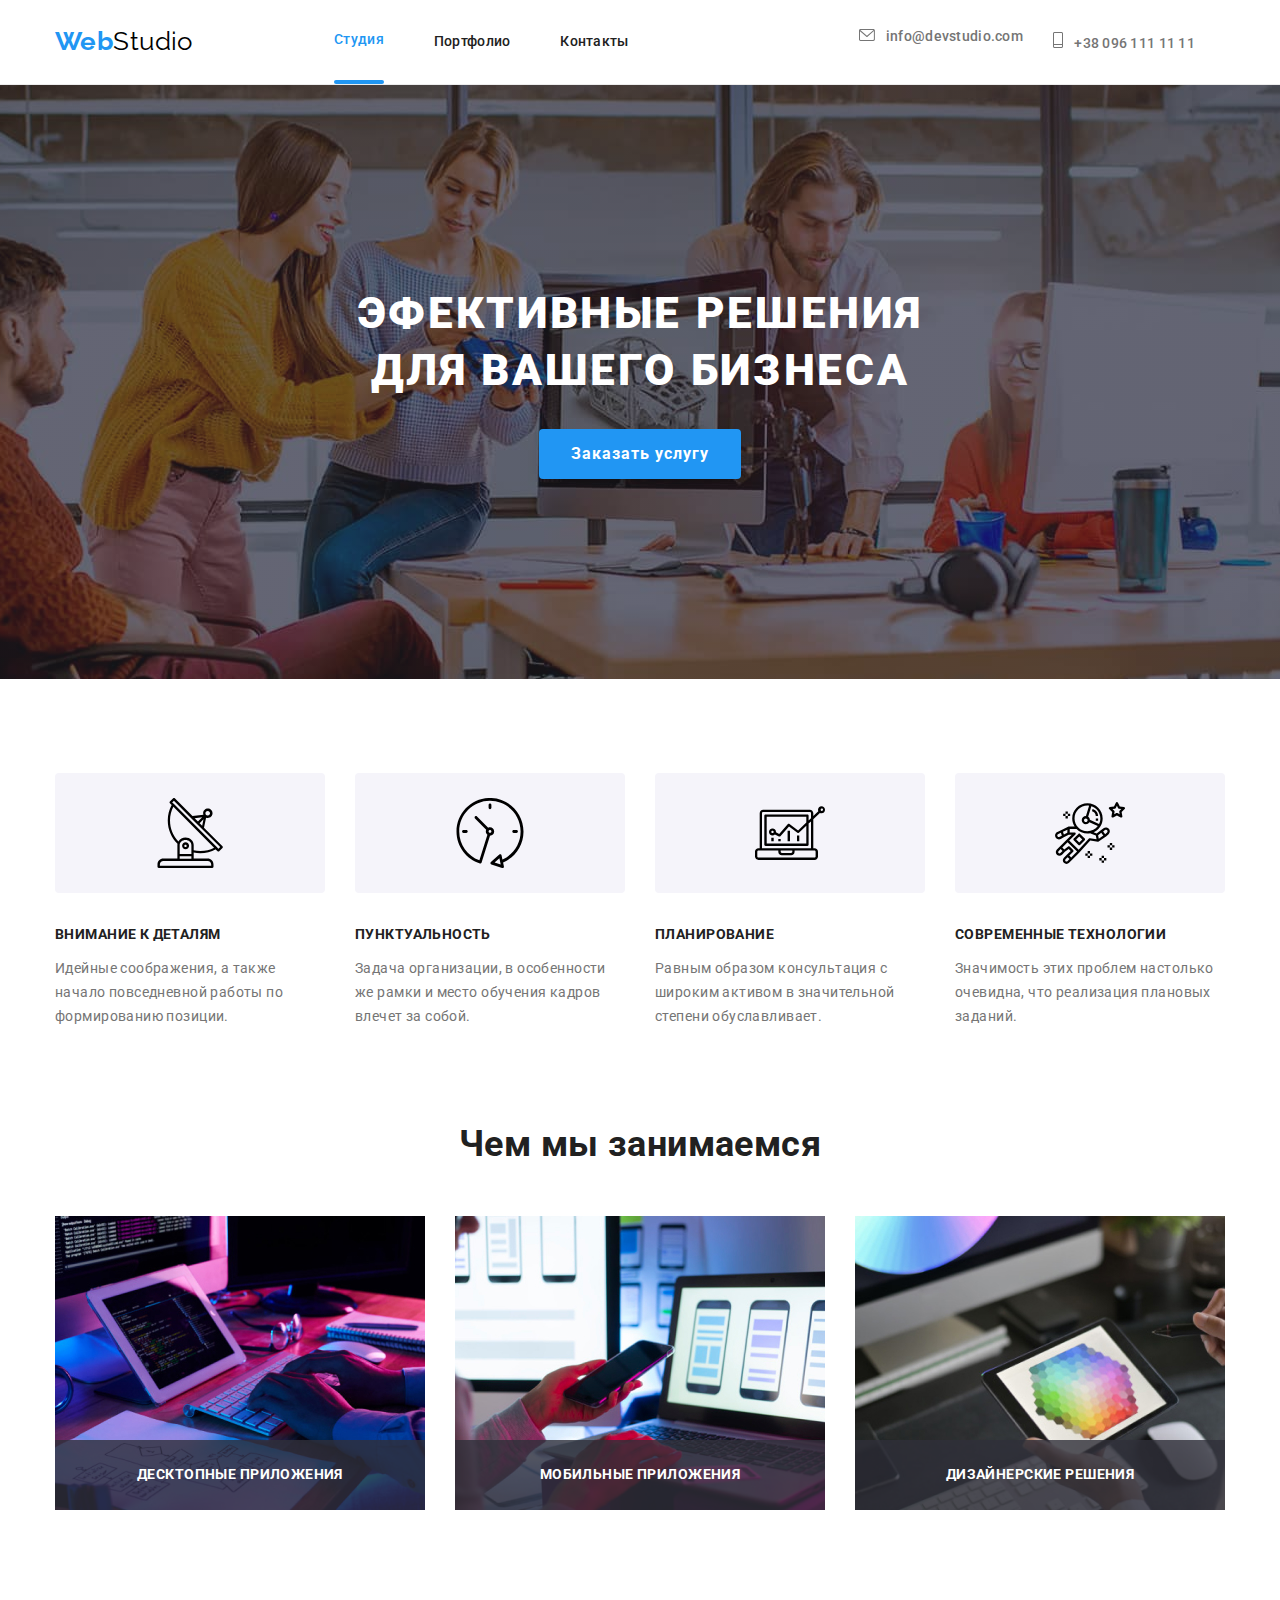
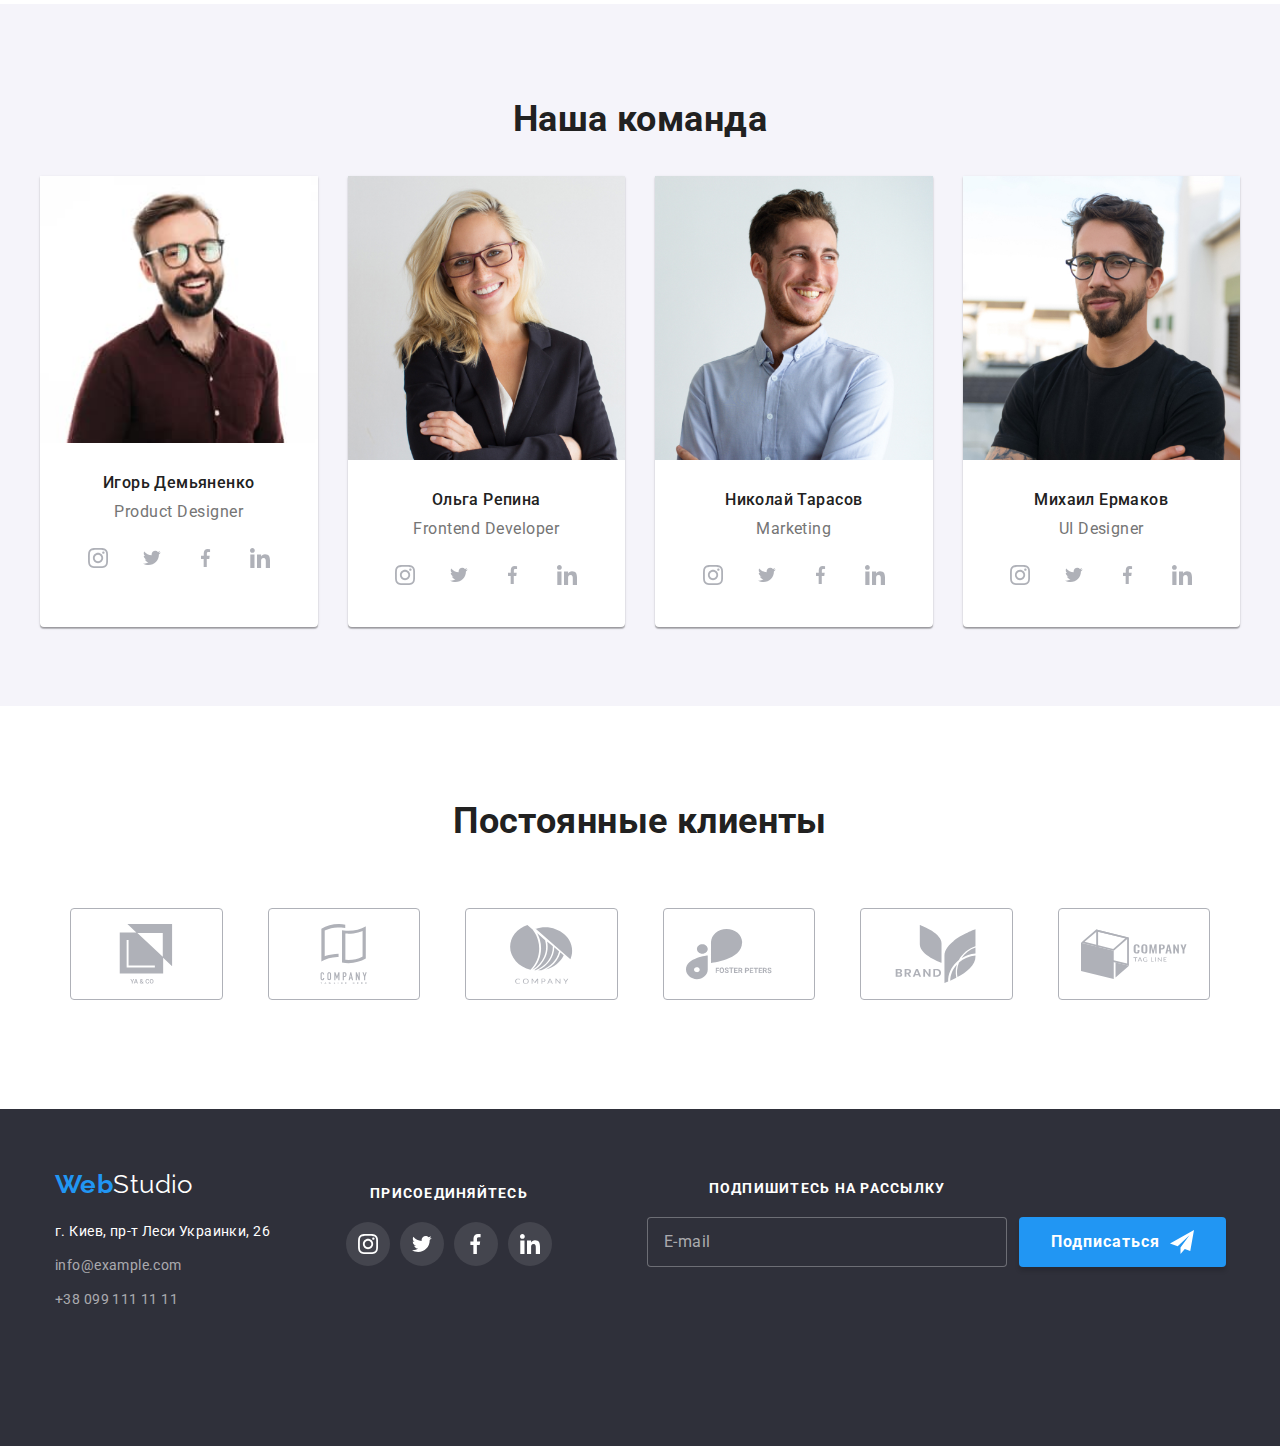
==== commit cf5210e7: "Igor photo" ====
--- a/index.html
+++ b/index.html
@@ -266,9 +266,9 @@
 
                     <li class="cart">
                         <picture>
-                            <source srcset="./images/our-team/igor.jpg 1x, ./images/our-team/igor@2x.jpg 2x"
+                            <source srcset="./images/our-team/igor-270.jpg 1x, ./images/our-team/igor-270@2x.jpg 2x"
                                 media="(min-width: 1200px)" />
-                            <img src="./images/our-team/igor.jpg" alt="Розработчик Игорь" width="270" class="photo">
+                            <img src="./images/our-team/igor-270.jpg" alt="Розработчик Игорь" width="270" class="photo">
                         </picture>
 
 
--- a/css/main.min.css
+++ b/css/main.min.css
@@ -1 +1 @@
-/*! modern-normalize v1.1.0 | MIT License | https://github.com/sindresorhus/modern-normalize */*,::after,::before{-webkit-box-sizing:border-box;box-sizing:border-box}html{-moz-tab-size:4;-o-tab-size:4;tab-size:4}html{line-height:1.15;-webkit-text-size-adjust:100%}body{margin:0}body{font-family:system-ui,-apple-system,"Segoe UI",Roboto,Helvetica,Arial,sans-serif,"Apple Color Emoji","Segoe UI Emoji"}hr{height:0;color:inherit}abbr[title]{-webkit-text-decoration:underline dotted;text-decoration:underline dotted}b,strong{font-weight:bolder}code,kbd,pre,samp{font-family:ui-monospace,SFMono-Regular,Consolas,"Liberation Mono",Menlo,monospace;font-size:1em}small{font-size:80%}sub,sup{font-size:75%;line-height:0;position:relative;vertical-align:baseline}sub{bottom:-0.25em}sup{top:-0.5em}table{text-indent:0;border-color:inherit}button,input,optgroup,select,textarea{font-family:inherit;font-size:100%;line-height:1.15;margin:0}button,select{text-transform:none}[type=button],[type=reset],[type=submit],button{-webkit-appearance:button}::-moz-focus-inner{border-style:none;padding:0}:-moz-focusring{outline:1px dotted ButtonText}:-moz-ui-invalid{box-shadow:none}legend{padding:0}progress{vertical-align:baseline}::-webkit-inner-spin-button,::-webkit-outer-spin-button{height:auto}[type=search]{-webkit-appearance:textfield;outline-offset:-2px}::-webkit-search-decoration{-webkit-appearance:none}::-webkit-file-upload-button{-webkit-appearance:button;font:inherit}summary{display:list-item}body{color:#757575;font-family:"Roboto",Helvetica;font-size:14px;letter-spacing:.03em;margin:0}a{text-decoration:none;outline:none}h1,h2,h4,h5{margin-top:0;margin-bottom:0}p{margin-bottom:0;margin-top:0}ul{padding:0;margin:0;margin-top:0;margin-bottom:0;list-style:none}img{display:block;max-width:100%;height:auto}.container{max-width:480px;margin-left:auto;margin-right:auto;padding-left:15px;padding-right:15px}@media screen and (min-width: 768px){.container{max-width:768px}}@media screen and (min-width: 1200px){.container{max-width:1200px}}.hidden{position:absolute;width:1px;height:1px;margin:-1px;border:0;padding:0;white-space:nowrap;-webkit-clip-path:inset(100%);clip-path:inset(100%);clip:rect(0 0 0 0);overflow:hidden}.backdown__bottom{background:#f5f4fa;padding-bottom:94px}.backdown__top{padding-top:94px}.header{border-bottom:1px solid #ececec}.logo{display:block;display:-webkit-box;display:-ms-flexbox;display:flex;font-weight:400;font-size:26px;line-height:31px}@media screen and (min-width: 768px){.auth-naw{-webkit-box-pack:start;-ms-flex-pack:start;justify-content:start}}.auth-naw__link{color:#757575}.studio{color:#fff}.auth-naw__svg{fill:currentColor}@media screen and (min-width: 768px){.auth-naw__svg{margin-right:8px}}.link{display:block;margin-top:0px;margin-bottom:0px;font-weight:500;line-height:1.14;letter-spacing:.02em;-webkit-transition:color 250ms cubic-bezier(0.4, 0, 0.2, 1);transition:color 250ms cubic-bezier(0.4, 0, 0.2, 1)}.link:hover,.link:focus{color:#2196f3}.auth-naw__link{text-decoration:none;outline:none}.logo{-webkit-box-align:center;-ms-flex-align:center;align-items:center;color:#fff;font-family:"Raleway",sans-serif;color:#000}.logo-web{color:#2196f3;font-weight:700}@media screen and (min-width: 768px){.navigation{display:-webkit-box;display:-ms-flexbox;display:flex;-webkit-box-align:center;-ms-flex-align:center;align-items:center}}@media screen and (min-width: 768px){.site-naw{display:-webkit-box;display:-ms-flexbox;display:flex;-webkit-box-align:center;-ms-flex-align:center;align-items:center;color:#212121;padding-left:0}}@media screen and (min-width: 1200px){.site-naw{margin-right:150px}}@media screen and (min-width: 768px){.site-naw__item{margin-right:50px;position:relative}.site-naw__item:last-child{margin-right:0}}.site-naw_link{color:currentColor}@media screen and (min-width: 768px){.site-naw_link{padding-top:32px;padding-bottom:32px}}.main-naw{display:-webkit-box;display:-ms-flexbox;display:flex;-webkit-box-align:center;-ms-flex-align:center;align-items:center;-webkit-box-pack:justify;-ms-flex-pack:justify;justify-content:space-between}@media screen and (min-width: 768px){.auth-naw__item{margin-bottom:10px}.auth-naw__item:last-child{margin-bottom:0}}@media screen and (max-width: 767px){.auth-naw__item{margin-bottom:10px}}@media screen and (min-width: 1200px){.auth-naw__item{margin-right:30px}}.icon-company{display:none}@media screen and (min-width: 768px){.icon-company{display:inline-block}}.current{color:#2196f3}@media screen and (min-width: 768px){.current::after{content:" ";display:block;border-radius:4px;width:100%;height:4px;color:#2196f3;background-color:#2196f3}}.burger__menu{z-index:10}@media screen and (max-width: 767px){.burger__menu.is-open{opacity:1;pointer-events:fill}}@media screen and (max-width: 767px){.burger__menu{opacity:0;pointer-events:none;top:0;bottom:0;left:0;right:0;padding:30px;position:absolute;background-color:#fff;-webkit-transition:opacity 250ms linear,background-color 250ms linear;transition:opacity 250ms linear,background-color 250ms linear}}@media screen and (min-width: 768px){.burger__menu{display:-webkit-box;display:-ms-flexbox;display:flex;-webkit-box-align:center;-ms-flex-align:center;align-items:center;margin-left:auto;padding-left:0}}@media screen and (min-width: 768px){.burger__menu_button{display:none}}@media screen and (max-width: 767px){.burger__menu_button{display:-webkit-inline-box;display:-ms-inline-flexbox;display:inline-flex;display:inline-block;fill:#212121;width:40px;height:40px;z-index:9;padding:0;margin:0;margin-right:15px;max-width:40px;max-height:40px;border:none;background-color:rgba(0,0,0,0);-webkit-transition:fill 300ms cubic-bezier(0.4, 0, 0.2, 1);transition:fill 300ms cubic-bezier(0.4, 0, 0.2, 1)}.burger__menu_button:hover{fill:#2196f3}.burger__menu_button .burger__menu__icon--menu{opacity:0}.burger__menu_button.is-open .burger__menu__icon--menu{opacity:1}.burger__menu_button.is-open .burger__menu__icon--close{opacity:0}}.site-naw{font-weight:500}@media screen and (max-width: 767px){.site-naw{font-size:40px;line-height:1.175;letter-spacing:.02em;margin-bottom:250px}}@media screen and (max-width: 767px){.site-naw__item{margin-bottom:35px}.site-naw__item:last-child{margin-bottom:0}}.auth-naw{letter-spacing:.02em}@media screen and (max-width: 767px){.auth-naw{display:-webkit-box;display:-ms-flexbox;display:flex;-webkit-box-orient:vertical;-webkit-box-direction:reverse;-ms-flex-direction:column-reverse;flex-direction:column-reverse;font-weight:500;font-size:34px;line-height:40px;margin-bottom:64px}}@media screen and (min-width: 768px){.auth-naw{margin-left:80px}}@media screen and (min-width: 1200px){.auth-naw{display:-webkit-box;display:-ms-flexbox;display:flex;-webkit-box-align:center;-ms-flex-align:center;align-items:center}}@media screen and (max-width: 767px){.auth-naw__link--tell{color:#2196f3}}.auth-naw__link--size{letter-spacing:.02em}@media screen and (max-width: 767px){.auth-naw__link--size{font-weight:500;font-size:24px;line-height:28px}}@media screen and (max-width: 767px){.socia__list{display:-webkit-box;display:-ms-flexbox;display:flex;-webkit-box-pack:start;-ms-flex-pack:start;justify-content:flex-start;font-weight:500;font-size:18px;line-height:1.2222;letter-spacing:.02em}}@media screen and (min-width: 768px){.socia__list{display:none}}@media screen and (max-width: 767px){.social__item{border-right:1px solid rgba(33,33,33,.2);padding-right:10px;padding-left:10px;color:#2196f3}.social__item:last-child{padding-right:0;border:none}.social__item:first-child{padding-left:0}}.section-hero{background-color:#2f303a;background-image:-webkit-gradient(linear, left top, right top, from(rgba(47, 48, 58, 0.4)), to(rgba(47, 48, 58, 0.4))),url(../../images/mobile/mobile-hero-img/hero-mobile.jpg);background-image:linear-gradient(to right, rgba(47, 48, 58, 0.4), rgba(47, 48, 58, 0.4)),url(../../images/mobile/mobile-hero-img/hero-mobile.jpg);background-repeat:no-repeat;background-position:center;margin-right:auto;margin-left:auto;padding-top:120px;padding-bottom:120px}@media screen and (min-width: 768px){.section-hero{background-image:-webkit-gradient(linear, left top, right top, from(rgba(47, 48, 58, 0.4)), to(rgba(47, 48, 58, 0.4))),url(../../images/tablet/hero/hero-tablet.jpg);background-image:linear-gradient(to right, rgba(47, 48, 58, 0.4), rgba(47, 48, 58, 0.4)),url(../../images/tablet/hero/hero-tablet.jpg);padding-top:120px;padding-bottom:120px}}@media screen and (min-width: 1200px){.section-hero{background-image:-webkit-gradient(linear, left top, right top, from(rgba(47, 48, 58, 0.4)), to(rgba(47, 48, 58, 0.4))),url(../../images/hero-bg.jpg);background-image:linear-gradient(to right, rgba(47, 48, 58, 0.4), rgba(47, 48, 58, 0.4)),url(../../images/hero-bg.jpg);padding-top:200px;padding-bottom:200px}}.section-hero__title{margin-top:0px;margin-bottom:30px;color:#fff;text-align:center;font-weight:900;font-size:26px;line-height:1.6153;letter-spacing:.06em}@media screen and (min-width: 1200px){.section-hero__title{font-size:44px;line-height:1.3}}.button{font-family:"Roboto";background-color:#2196f3;color:#fff;border:none;font-weight:700;min-width:200px;min-height:50px;font-size:16px;line-height:1.8;letter-spacing:.06em;padding:10px 32px;margin-right:auto;margin-left:auto;-webkit-box-shadow:0px 4px 4px rgba(0,0,0,.15);box-shadow:0px 4px 4px rgba(0,0,0,.15);border-radius:4px;display:block;background-color:#2196f3;-webkit-transition:background-color 250ms cubic-bezier(0.4, 0, 0.2, 1);transition:background-color 250ms cubic-bezier(0.4, 0, 0.2, 1)}.button:hover,.button:focus{background-color:#188ce8}.backdrop{position:fixed;display:inline-block;top:0;left:0;bottom:0;right:0;background-color:rgba(0,0,0,.2);z-index:10;-webkit-transition:opacity 250ms cubic-bezier(0.4, 0, 0.2, 1);transition:opacity 250ms cubic-bezier(0.4, 0, 0.2, 1)}.is-hidden{opacity:0;pointer-events:none}.modal{position:absolute;padding:0;top:50%;left:50%;padding-top:40px;padding-left:40px;padding-bottom:40px;padding-right:40px;width:450px;-webkit-transform:translate(-50%, -50%);transform:translate(-50%, -50%);background-color:#fff;border-radius:4px;-webkit-transition:background-color 250ms cubic-bezier(0.4, 0, 0.2, 1);transition:background-color 250ms cubic-bezier(0.4, 0, 0.2, 1)}@media screen and (min-width: 1200px){.modal{min-width:530px;min-height:580px}}.btn-modal{position:absolute;top:8px;right:8px;display:-webkit-box;display:-ms-flexbox;display:flex;-webkit-box-pack:center;-ms-flex-pack:center;justify-content:center;-webkit-box-align:center;-ms-flex-align:center;align-items:center;width:30px;height:30px;padding:0;background:#fff;border-radius:50%;border:1px solid rgba(0,0,0,.1)}.btn-modal__close{display:block;width:11px;height:11px;fill:#000;-webkit-transition:fill 250ms cubic-bezier(0.4, 0, 0.2, 1);transition:fill 250ms cubic-bezier(0.4, 0, 0.2, 1)}.btn-modal__close:hover{fill:#2196f3}.modal-title{font-weight:700;font-size:20px;line-height:1.5;text-align:center;letter-spacing:.03em;color:#212121;margin-top:0;margin-bottom:12px}@media screen and (min-width: 1200px){.modal-title{font-size:20px;line-height:1.15}}.form-field{position:relative;display:-webkit-box;display:-ms-flexbox;display:flex;-webkit-box-orient:vertical;-webkit-box-direction:normal;-ms-flex-direction:column;flex-direction:column}.form-field__title{display:inline-block;margin-bottom:4px}.label{margin-bottom:10px}textarea{font-family:"Roboto";font-style:normal;font-weight:400;font-size:14px;line-height:1.71428;letter-spacing:.03em}.form-field__icon{position:absolute;bottom:46%;left:14px;display:block;fill:#000;width:18px;height:18px;-webkit-transform:translate(0, 60%);transform:translate(0, 60%);-webkit-transition:fill 250ms cubic-bezier(0.4, 0, 0.2, 1);transition:fill 250ms cubic-bezier(0.4, 0, 0.2, 1)}.form-field__svg{width:18px;height:18px}.form-field__text{border:1px solid rgba(33,33,33,.2);border-radius:4px;padding:0;padding-left:42px;width:100%;min-height:40px;-webkit-transition:border 250ms cubic-bezier(0.4, 0, 0.2, 1),fill 250ms cubic-bezier(0.4, 0, 0.2, 1);transition:border 250ms cubic-bezier(0.4, 0, 0.2, 1),fill 250ms cubic-bezier(0.4, 0, 0.2, 1)}.form-field__text:focus{border:1px solid #2196f3;border-radius:4px;outline:none}.form-field__text:focus+.form-field__icon{fill:#2196f3}.form-field textarea{display:block;resize:none;border:1px solid rgba(33,33,33,.2);border-radius:4px;padding-left:16px;padding-top:12px;max-width:488px;max-height:120px;outline:none;-webkit-transition:border 250ms cubic-bezier(0.4, 0, 0.2, 1);transition:border 250ms cubic-bezier(0.4, 0, 0.2, 1)}.textarea:focus{border:1px solid #2196f3}.textarea-margin{margin-bottom:20px}.checkbox>input[type=checkbox]{margin-right:5px}.checkbox a{font-style:normal;margin-left:2px;-webkit-text-decoration-line:underline;text-decoration-line:underline;color:#2196f3}.checkbox__input:checked+.checkbox__span{-webkit-box-sizing:border-box;box-sizing:border-box;background-image:url(../images/icon.svg/sprite.svg/check-white.svg);background-repeat:no-repeat;background-size:contain;background-position:top 1px left 0;background-color:#2196f3;border:#2196f3;border:1px solid #2196f3;border-radius:2px;margin-right:7px}.checkbox__span{display:inline-block;border:2px solid #212121;border-radius:1px;width:16px;height:15px;margin-right:7px}input[type=checkbox]{position:absolute;width:1px;height:1px;margin:-1px;border:0;padding:0;white-space:nowrap;-webkit-clip-path:inset(100%);clip-path:inset(100%);clip:rect(0 0 0 0);overflow:hidden}.checkbox__label{display:-webkit-box;display:-ms-flexbox;display:flex;-webkit-box-pack:center;-ms-flex-pack:center;justify-content:center;margin-bottom:30px;font-size:12px;line-height:1.16}@media screen and (min-width: 1200px){.checkbox__label{font-size:14px;line-height:1.71}}.cheacked{width:16px;height:15px}.checked-icon{-moz-appearance:none;appearance:none;-webkit-appearance:none}.section-title{color:#212121;font-weight:700;font-size:36px;line-height:1.2;text-align:center;margin-bottom:50px}.title{color:#212121;font-weight:700;font-size:14px;line-height:1.7;margin-top:30px;margin-bottom:10px}.trait-text{font-size:14px;line-height:1.7;letter-spacing:.03em}.features{padding-top:0;padding-bottom:0;text-align:center}.trait__thumb{display:-webkit-box;display:-ms-flexbox;display:flex;-webkit-box-align:center;-ms-flex-align:center;align-items:center;-webkit-box-pack:center;-ms-flex-pack:center;justify-content:center;max-width:450px;height:120px;background-color:#f5f4fa;border-radius:4px}.trait__title{text-align:center}@media screen and (min-width: 768px){.trait__title{text-align:start}}.section-style{background:#fff;padding-bottom:94px}.what-we-do{display:-webkit-box;display:-ms-flexbox;display:flex}@media screen and (max-width: 1199px){.what-we-do--section{display:none}}.item-tumb{position:relative}.item-text{position:absolute;display:-webkit-box;display:-ms-flexbox;display:flex;-ms-flex-line-pack:center;align-content:center;-webkit-box-pack:center;-ms-flex-pack:center;justify-content:center;-webkit-box-align:center;-ms-flex-align:center;align-items:center;bottom:0;width:100%;height:70px;color:#fff;background-color:rgba(47,48,58,.8);font-weight:700;font-size:14px;line-height:1.2;letter-spacing:.03em;text-transform:uppercase}@media screen and (max-width: 767px){.trait__item{max-width:450px;margin-bottom:30px}}@media screen and (min-width: 768px){.trait__item{width:calc((100% - 60px)/2);max-width:450px;margin:15px}}@media screen and (min-width: 1200px){.trait__item{width:370px;margin:0;margin-right:30px}.trait__item:last-child{margin-right:0}}@media screen and (min-width: 768px){.trait{display:-webkit-box;display:-ms-flexbox;display:flex}}@media screen and (max-width: 1199px){.trait{-ms-flex-wrap:wrap;flex-wrap:wrap;margin:-15px}}.photo{width:100%;margin-bottom:0}.title-team{font-weight:500;font-size:16px;line-height:1.2;color:#212121;text-align:center;margin-top:0;margin-bottom:10px}.text-team{font-size:16px;line-height:1.2;letter-spacing:.03em;text-align:center;margin-top:0;padding-bottom:15px}.section-style{background:#fff;padding-bottom:94px}.padding-none{padding-top:94px}.cart-bottom{padding-top:30px;padding-bottom:30px}@media screen and (min-width: 768px){.team__cart{display:-webkit-box;display:-ms-flexbox;display:flex;-ms-flex-wrap:wrap;flex-wrap:wrap;margin:-15px}}@media screen and (min-width: 1200px){.team__cart{-ms-flex-wrap:nowrap;flex-wrap:nowrap}}.cart{background:#fff;overflow:hidden;-webkit-box-shadow:0px 1px 3px rgba(0,0,0,.12),0px 1px 1px rgba(0,0,0,.14),0px 2px 1px rgba(0,0,0,.2);box-shadow:0px 1px 3px rgba(0,0,0,.12),0px 1px 1px rgba(0,0,0,.14),0px 2px 1px rgba(0,0,0,.2);border-radius:0px 0px 4px 4px}@media screen and (min-width: 768px){.cart{width:calc((100% - 60px)/2)}}@media screen and (max-width: 1199px){.cart{margin:15px}}@media screen and (min-width: 1200px){.cart{margin-right:30px}}.cart:nth-child(4n){margin-right:0}.text-box{text-align:center;min-width:150px;padding-top:30px;padding-bottom:30px;padding-right:60px;padding-left:60px}.list-team{display:-webkit-box;display:-ms-flexbox;display:flex;-webkit-box-pack:center;-ms-flex-pack:center;justify-content:center;margin-left:32px;margin-right:32px}.item-team{display:-webkit-box;display:-ms-flexbox;display:flex;-webkit-box-align:center;-ms-flex-align:center;align-items:center;text-align:center;-webkit-box-pack:center;-ms-flex-pack:center;justify-content:center;min-height:44px;min-width:44px;fill:currentColor;border-radius:50%}.item-team:not(:last-child){margin-right:10px;text-align:center}.link-team{-webkit-box-sizing:border-box;box-sizing:border-box;height:100%;width:100%;fill:#afb1b8;border-radius:50%;display:-webkit-box;display:-ms-flexbox;display:flex;-webkit-box-align:center;-ms-flex-align:center;align-items:center;-webkit-box-pack:center;-ms-flex-pack:center;justify-content:center;-webkit-transition:background-color 250ms cubic-bezier(0.4, 0, 0.2, 1),fill 250ms cubic-bezier(0.4, 0, 0.2, 1);transition:background-color 250ms cubic-bezier(0.4, 0, 0.2, 1),fill 250ms cubic-bezier(0.4, 0, 0.2, 1)}.link-team:hover,.link-team:focus{fill:#fff;background-color:#2196f3}.team{background:#f5f4fa;padding-top:94px;padding-bottom:94px}.partner{padding-top:94px}@media screen and (max-width: 1199px){.list-partner{display:-webkit-box;display:-ms-flexbox;display:flex;-ms-flex-wrap:wrap;flex-wrap:wrap;-webkit-box-pack:center;-ms-flex-pack:center;justify-content:center;margin:-15px}}@media screen and (max-width: 1200px){.list-partner{-webkit-box-pack:center;-ms-flex-pack:center;justify-content:center}}@media screen and (min-width: 768px){.list-partner{display:-webkit-box;display:-ms-flexbox;display:flex}}.item-partner{margin:15px;width:calc((100% - 120px)/2)}@media screen and (min-width: 768px){.item-partner{width:calc((100% - 270px)/3);margin:15px}}@media screen and (min-width: 1200px){.item-partner{width:170px;height:92px}}@media screen and (min-width: 1200px){.item-partner:not(:last-child){margin-right:30px}}.link-partner{width:100%;height:100%;display:-webkit-box;display:-ms-flexbox;display:flex;-webkit-box-align:center;-ms-flex-align:center;align-items:center;-webkit-box-pack:center;-ms-flex-pack:center;justify-content:center;-ms-flex-line-pack:center;align-content:center;padding-top:16px;padding-bottom:16px;border:1px solid #afb1b8;border-radius:4px;-webkit-transition:all .3s ease 0s;transition:all .3s ease 0s;color:#afb1b8;fill:#afb1b8;-webkit-transition:fill 250ms cubic-bezier(0.4, 0, 0.2, 1),border-color 250ms cubic-bezier(0.4, 0, 0.2, 1);transition:fill 250ms cubic-bezier(0.4, 0, 0.2, 1),border-color 250ms cubic-bezier(0.4, 0, 0.2, 1)}@media screen and (min-width: 768px){.link-partner{padding-top:16px;padding-bottom:16px}}.link-partner:hover,.link-partner:focus{fill:#2196f3;border-color:#2196f3}.footer{background-color:#2f303a;font-style:normal;padding-top:60px;padding-bottom:60px}@media screen and (min-width: 768px){.tablet__wraper{display:-webkit-box;display:-ms-flexbox;display:flex;-ms-flex-pack:distribute;justify-content:space-around;margin-bottom:60px}}.logo-margin-bottom{-webkit-box-pack:center;-ms-flex-pack:center;justify-content:center;margin-bottom:20px}@media screen and (min-width: 1200px){.logo-margin-bottom{-webkit-box-pack:start;-ms-flex-pack:start;justify-content:start}}.studio{color:#fff}.address{font-size:normal}.list{padding-left:0}a[href="https://goo.gl/maps/727tqZzBJjCVUAbq7"]{color:#fff;font-weight:400;font-style:normal}@media screen and (min-width: 1200px){a[href="https://goo.gl/maps/727tqZzBJjCVUAbq7"]{font-size:14px;line-height:1.7}}.footer-adrs{margin-bottom:10px}.footer-adrs:nth-child(3n){padding-bottom:0%}.footer-link{font-style:normal;font-weight:400;font-size:14px;line-height:1.7;font-style:normal;color:rgba(255,255,255,.6)}.list .footer-adrs:last-child{margin-bottom:0}.list-connect{display:-webkit-box;display:-ms-flexbox;display:flex;-webkit-box-pack:center;-ms-flex-pack:center;justify-content:center}.title-footer{text-align:center;margin-bottom:20px;font-weight:700;font-size:14px;line-height:1.14;letter-spacing:.09em;text-transform:uppercase;color:#fff}.footer-social{margin-top:17px;margin-bottom:60px}.link-connect{display:-webkit-box;display:-ms-flexbox;display:flex;text-align:center;-webkit-box-pack:center;-ms-flex-pack:center;justify-content:center;-webkit-box-align:center;-ms-flex-align:center;align-items:center;-webkit-box-sizing:border-box;box-sizing:border-box;width:44px;height:44px;border-radius:50%;fill:#fff;-webkit-transition:background-color 250ms cubic-bezier(0.4, 0, 0.2, 1),fill 250ms cubic-bezier(0.4, 0, 0.2, 1),-webkit-box-shadow 250ms cubic-bezier(0.4, 0, 0.2, 1);transition:background-color 250ms cubic-bezier(0.4, 0, 0.2, 1),fill 250ms cubic-bezier(0.4, 0, 0.2, 1),-webkit-box-shadow 250ms cubic-bezier(0.4, 0, 0.2, 1);transition:background-color 250ms cubic-bezier(0.4, 0, 0.2, 1),fill 250ms cubic-bezier(0.4, 0, 0.2, 1),box-shadow 250ms cubic-bezier(0.4, 0, 0.2, 1);transition:background-color 250ms cubic-bezier(0.4, 0, 0.2, 1),fill 250ms cubic-bezier(0.4, 0, 0.2, 1),box-shadow 250ms cubic-bezier(0.4, 0, 0.2, 1),-webkit-box-shadow 250ms cubic-bezier(0.4, 0, 0.2, 1)}@media screen and (min-width: 1200px){.link-connect{min-width:100%;min-height:100%}}.link-connect:hover,.link-connect:focus{background-color:#2196f3;fill:#fff;-webkit-box-shadow:0px 4px 4px rgba(0,0,0,.25);box-shadow:0px 4px 4px rgba(0,0,0,.25)}.item-connect{display:-webkit-box;display:-ms-flexbox;display:flex;text-align:center;-webkit-box-pack:center;-ms-flex-pack:center;justify-content:center;-webkit-box-align:center;-ms-flex-align:center;align-items:center;max-width:44px;height:44px;border-radius:50%;background-color:rgba(255,255,255,.1);width:calc((100% - 30px)/4)}@media screen and (min-width: 1200px){.item-connect{min-width:44px;min-height:44px}}.item-connect:not(:last-child){margin-right:10px;text-align:center}.footer-container{padding:0;margin:0;text-align:center;-webkit-box-pack:center;-ms-flex-pack:center;justify-content:center}@media screen and (min-width: 1200px){.footer-container{text-align:start;min-width:231px;margin-right:60px}}@media screen and (min-width: 1200px){.footer-flex{display:-webkit-box;display:-ms-flexbox;display:flex;-webkit-box-pack:start;-ms-flex-pack:start;justify-content:flex-start;-webkit-box-align:baseline;-ms-flex-align:baseline;align-items:baseline}}@media screen and (min-width: 1200px){.sing-in{display:-webkit-box;display:-ms-flexbox;display:flex;-webkit-box-align:center;-ms-flex-align:center;align-items:center;-webkit-box-pack:center;-ms-flex-pack:center;justify-content:center;margin-left:95px;margin-right:auto}}.sing-in__label{display:-webkit-box;display:-ms-flexbox;display:flex;-webkit-box-orient:vertical;-webkit-box-direction:normal;-ms-flex-direction:column;flex-direction:column;margin:0;margin-bottom:20px;color:#fff}@media screen and (min-width: 768px){.sing-in__label{-webkit-box-pack:center;-ms-flex-pack:center;justify-content:center}}@media screen and (min-width: 1200px){.sing-in__label{margin-right:12px}}.sing-in__text{display:inline-block;margin:0;margin-bottom:20px;margin-left:auto;margin-right:auto}.sing-in__input::-webkit-input-placeholder{font-size:16px;line-height:1.25;-webkit-box-align:center;align-items:center;letter-spacing:.03em;color:rgba(255,255,255,.6)}.sing-in__input::-moz-placeholder{font-size:16px;line-height:1.25;align-items:center;letter-spacing:.03em;color:rgba(255,255,255,.6)}.sing-in__input:-ms-input-placeholder{font-size:16px;line-height:1.25;-ms-flex-align:center;align-items:center;letter-spacing:.03em;color:rgba(255,255,255,.6)}.sing-in__input::-ms-input-placeholder{font-size:16px;line-height:1.25;-ms-flex-align:center;align-items:center;letter-spacing:.03em;color:rgba(255,255,255,.6)}.sing-in__input::placeholder{font-size:16px;line-height:1.25;-webkit-box-align:center;-ms-flex-align:center;align-items:center;letter-spacing:.03em;color:rgba(255,255,255,.6)}.sing-in__input{display:block;background-color:#2f303a;color:#fff;border:1px solid rgba(255,255,255,.3);border-radius:4px;width:100%;min-height:50px;padding-left:16px}@media screen and (min-width: 768px){.sing-in__input{width:450px;margin-left:auto;margin-right:auto}}@media screen and (min-width: 1200px){.sing-in__input{width:360px;min-height:50px}}.sing-in__button{display:-webkit-box;display:-ms-flexbox;display:flex;-webkit-box-pack:center;-ms-flex-pack:center;justify-content:center;-webkit-box-align:center;-ms-flex-align:center;align-items:center;text-align:center;text-align:center;fill:#fff;font-style:normal;font-weight:700;font-size:16px;line-height:1.875;letter-spacing:.06em}@media screen and (min-width: 1200px){.sing-in__button{margin-top:16px}}.sing-in__icon{margin-left:10px}.section-portfolio{margin-top:94px;margin-bottom:94px}.port-title{font-weight:700;color:#212121;font-size:18px;line-height:2;letter-spacing:.06em;text-align:inherit;margin-bottom:5px;margin-top:0;margin-bottom:0}.port-text{font-size:16px;line-height:1.8;text-align:inherit;color:#757575;margin-top:0}.title-text-padding{padding-top:20px;padding-bottom:20px;padding-left:24px;padding-right:24px}.port-button{font-family:"Roboto",Helvetica;font-weight:500;font-size:16px;line-height:26px;text-align:center;border-radius:4px;color:#212121;background:#f5f4fa;border:none;min-width:73px;height:38px;padding:6px 22px;border-radius:4px;-webkit-transition:background-color 250ms cubic-bezier(0.4, 0, 0.2, 1),color 250ms cubic-bezier(0.4, 0, 0.2, 1),-webkit-box-shadow 250ms cubic-bezier(0.4, 0, 0.2, 1);transition:background-color 250ms cubic-bezier(0.4, 0, 0.2, 1),color 250ms cubic-bezier(0.4, 0, 0.2, 1),-webkit-box-shadow 250ms cubic-bezier(0.4, 0, 0.2, 1);transition:background-color 250ms cubic-bezier(0.4, 0, 0.2, 1),box-shadow 250ms cubic-bezier(0.4, 0, 0.2, 1),color 250ms cubic-bezier(0.4, 0, 0.2, 1);transition:background-color 250ms cubic-bezier(0.4, 0, 0.2, 1),box-shadow 250ms cubic-bezier(0.4, 0, 0.2, 1),color 250ms cubic-bezier(0.4, 0, 0.2, 1),-webkit-box-shadow 250ms cubic-bezier(0.4, 0, 0.2, 1)}.port-button:hover,.port-button:focus{color:#fff;background-color:#2196f3;-webkit-box-shadow:0px 3px 1px rgba(0,0,0,.1),0px 1px 2px rgba(0,0,0,.08),0px 2px 2px rgba(0,0,0,.12);box-shadow:0px 3px 1px rgba(0,0,0,.1),0px 1px 2px rgba(0,0,0,.08),0px 2px 2px rgba(0,0,0,.12)}.buttons-list{display:-webkit-box;display:-ms-flexbox;display:flex;-webkit-box-pack:center;-ms-flex-pack:center;justify-content:center;margin-bottom:40px}@media screen and (max-width: 767px){.buttons-list{-ms-flex-wrap:wrap;flex-wrap:wrap;-webkit-box-pack:start;-ms-flex-pack:start;justify-content:start}}@media screen and (min-width: 768px){.buttons-list{margin-bottom:50px}}.btn-list{margin-right:8px;-webkit-transition:background-color 250ms cubic-bezier(0.4, 0, 0.2, 1),color 250ms cubic-bezier(0.4, 0, 0.2, 1),-webkit-box-shadow 250ms cubic-bezier(0.4, 0, 0.2, 1);transition:background-color 250ms cubic-bezier(0.4, 0, 0.2, 1),color 250ms cubic-bezier(0.4, 0, 0.2, 1),-webkit-box-shadow 250ms cubic-bezier(0.4, 0, 0.2, 1);transition:background-color 250ms cubic-bezier(0.4, 0, 0.2, 1),box-shadow 250ms cubic-bezier(0.4, 0, 0.2, 1),color 250ms cubic-bezier(0.4, 0, 0.2, 1);transition:background-color 250ms cubic-bezier(0.4, 0, 0.2, 1),box-shadow 250ms cubic-bezier(0.4, 0, 0.2, 1),color 250ms cubic-bezier(0.4, 0, 0.2, 1),-webkit-box-shadow 250ms cubic-bezier(0.4, 0, 0.2, 1)}@media screen and (max-width: 767px){.btn-list:nth-child(-n+3){margin-bottom:15px}}.btn-list:last-child{margin-right:0}.card-galery{padding-left:0;z-index:5}@media screen and (min-width: 768px){.card-galery{-ms-flex-wrap:wrap;flex-wrap:wrap;display:-webkit-box;display:-ms-flexbox;display:flex;margin:-15px}}.card-img{width:100%}.cards-galery{display:block;border:1px solid #eee;margin:14px;-webkit-transition:-webkit-box-shadow 250ms cubic-bezier(0.4, 0, 0.2, 1);transition:-webkit-box-shadow 250ms cubic-bezier(0.4, 0, 0.2, 1);transition:box-shadow 250ms cubic-bezier(0.4, 0, 0.2, 1);transition:box-shadow 250ms cubic-bezier(0.4, 0, 0.2, 1), -webkit-box-shadow 250ms cubic-bezier(0.4, 0, 0.2, 1)}@media screen and (min-width: 768px){.cards-galery{width:calc((100% - 60px)/2)}}@media screen and (min-width: 1200px){.cards-galery{width:calc((100% - 90px)/3)}}.cards-galery:hover{-webkit-box-shadow:0px 1px 1px rgba(0,0,0,.12),0px 4px 4px rgba(0,0,0,.06),1px 4px 6px rgba(0,0,0,.16);box-shadow:0px 1px 1px rgba(0,0,0,.12),0px 4px 4px rgba(0,0,0,.06),1px 4px 6px rgba(0,0,0,.16)}.card-galery-body{font-size:18px;line-height:1.5555;letter-spacing:.03em;color:#fff}.card-galery-body:hover{-webkit-transition:background-color 250ms cubic-bezier(0.4, 0, 0.2, 1),-webkit-box-shadow 250ms cubic-bezier(0.4, 0, 0.2, 1);transition:background-color 250ms cubic-bezier(0.4, 0, 0.2, 1),-webkit-box-shadow 250ms cubic-bezier(0.4, 0, 0.2, 1);transition:background-color 250ms cubic-bezier(0.4, 0, 0.2, 1),box-shadow 250ms cubic-bezier(0.4, 0, 0.2, 1);transition:background-color 250ms cubic-bezier(0.4, 0, 0.2, 1),box-shadow 250ms cubic-bezier(0.4, 0, 0.2, 1),-webkit-box-shadow 250ms cubic-bezier(0.4, 0, 0.2, 1)}.card-galery-body:hover .card-galery-thumb{-webkit-transform:translateY(0);transform:translateY(0)}.card-galery-body:hover .wrepper-tumb::before{-webkit-transform:translateY(0);transform:translateY(0)}.wrepper-tumb{position:relative;overflow:hidden}.wrepper-tumb::before{display:inline-block;content:"";position:absolute;top:0;left:0;width:100%;height:100%;background-color:rgba(33,150,243,.9);-webkit-transform:translateY(101%);transform:translateY(101%);-webkit-transition:-webkit-transform 250ms cubic-bezier(0.4, 0, 0.2, 1);transition:-webkit-transform 250ms cubic-bezier(0.4, 0, 0.2, 1);transition:transform 250ms cubic-bezier(0.4, 0, 0.2, 1);transition:transform 250ms cubic-bezier(0.4, 0, 0.2, 1), -webkit-transform 250ms cubic-bezier(0.4, 0, 0.2, 1)}.card-galery-thumb{bottom:0;position:absolute;top:25%;left:10%;-webkit-transform:translateY(101%);transform:translateY(101%);-webkit-transition:-webkit-transform 250ms cubic-bezier(0.4, 0, 0.2, 1);transition:-webkit-transform 250ms cubic-bezier(0.4, 0, 0.2, 1);transition:transform 250ms cubic-bezier(0.4, 0, 0.2, 1);transition:transform 250ms cubic-bezier(0.4, 0, 0.2, 1), -webkit-transform 250ms cubic-bezier(0.4, 0, 0.2, 1)}/*# sourceMappingURL=main.min.css.map */+/*! modern-normalize v1.1.0 | MIT License | https://github.com/sindresorhus/modern-normalize */*,::after,::before{-webkit-box-sizing:border-box;box-sizing:border-box}html{-moz-tab-size:4;-o-tab-size:4;tab-size:4}html{line-height:1.15;-webkit-text-size-adjust:100%}body{margin:0}body{font-family:system-ui,-apple-system,"Segoe UI",Roboto,Helvetica,Arial,sans-serif,"Apple Color Emoji","Segoe UI Emoji"}hr{height:0;color:inherit}abbr[title]{-webkit-text-decoration:underline dotted;text-decoration:underline dotted}b,strong{font-weight:bolder}code,kbd,pre,samp{font-family:ui-monospace,SFMono-Regular,Consolas,"Liberation Mono",Menlo,monospace;font-size:1em}small{font-size:80%}sub,sup{font-size:75%;line-height:0;position:relative;vertical-align:baseline}sub{bottom:-0.25em}sup{top:-0.5em}table{text-indent:0;border-color:inherit}button,input,optgroup,select,textarea{font-family:inherit;font-size:100%;line-height:1.15;margin:0}button,select{text-transform:none}[type=button],[type=reset],[type=submit],button{-webkit-appearance:button}::-moz-focus-inner{border-style:none;padding:0}:-moz-focusring{outline:1px dotted ButtonText}:-moz-ui-invalid{box-shadow:none}legend{padding:0}progress{vertical-align:baseline}::-webkit-inner-spin-button,::-webkit-outer-spin-button{height:auto}[type=search]{-webkit-appearance:textfield;outline-offset:-2px}::-webkit-search-decoration{-webkit-appearance:none}::-webkit-file-upload-button{-webkit-appearance:button;font:inherit}summary{display:list-item}body{color:#757575;font-family:"Roboto",Helvetica;font-size:14px;letter-spacing:.03em;margin:0}a{text-decoration:none;outline:none}h1,h2,h4,h5{margin-top:0;margin-bottom:0}p{margin-bottom:0;margin-top:0}ul{padding:0;margin:0;margin-top:0;margin-bottom:0;list-style:none}img{display:block;max-width:100%;height:auto}.container{max-width:480px;margin-left:auto;margin-right:auto;padding-left:15px;padding-right:15px}@media screen and (min-width: 768px){.container{max-width:768px}}@media screen and (min-width: 1200px){.container{max-width:1200px}}.hidden{position:absolute;width:1px;height:1px;margin:-1px;border:0;padding:0;white-space:nowrap;-webkit-clip-path:inset(100%);clip-path:inset(100%);clip:rect(0 0 0 0);overflow:hidden}.backdown__bottom{background:#f5f4fa;padding-bottom:94px}.backdown__top{padding-top:94px}.header{border-bottom:1px solid #ececec}.logo{display:block;display:-webkit-box;display:-ms-flexbox;display:flex;font-weight:400;font-size:26px;line-height:31px}@media screen and (min-width: 768px){.auth-naw{-webkit-box-pack:start;-ms-flex-pack:start;justify-content:start}}.auth-naw__link{color:#757575}.studio{color:#fff}.auth-naw__svg{fill:currentColor}@media screen and (min-width: 768px){.auth-naw__svg{margin-right:8px}}.link{display:block;margin-top:0px;margin-bottom:0px;font-weight:500;line-height:1.14;letter-spacing:.02em;-webkit-transition:color 250ms cubic-bezier(0.4, 0, 0.2, 1);transition:color 250ms cubic-bezier(0.4, 0, 0.2, 1)}.link:hover,.link:focus{color:#2196f3}.auth-naw__link{text-decoration:none;outline:none}.logo{-webkit-box-align:center;-ms-flex-align:center;align-items:center;color:#fff;font-family:"Raleway",sans-serif;color:#000}.logo-web{color:#2196f3;font-weight:700}@media screen and (min-width: 768px){.navigation{display:-webkit-box;display:-ms-flexbox;display:flex;-webkit-box-align:center;-ms-flex-align:center;align-items:center}}@media screen and (min-width: 768px){.site-naw{display:-webkit-box;display:-ms-flexbox;display:flex;-webkit-box-align:center;-ms-flex-align:center;align-items:center;color:#212121;padding-left:0}}@media screen and (min-width: 1200px){.site-naw{margin-right:150px}}@media screen and (min-width: 768px){.site-naw__item{margin-right:50px;position:relative}.site-naw__item:last-child{margin-right:0}}.site-naw_link{color:currentColor}@media screen and (min-width: 768px){.site-naw_link{padding-top:32px;padding-bottom:32px}}.main-naw{display:-webkit-box;display:-ms-flexbox;display:flex;-webkit-box-align:center;-ms-flex-align:center;align-items:center;-webkit-box-pack:justify;-ms-flex-pack:justify;justify-content:space-between}@media screen and (min-width: 768px){.auth-naw__item{margin-bottom:10px}.auth-naw__item:last-child{margin-bottom:0}}@media screen and (max-width: 767px){.auth-naw__item{margin-bottom:10px}}@media screen and (min-width: 1200px){.auth-naw__item{margin-right:30px}}.icon-company{display:none}@media screen and (min-width: 768px){.icon-company{display:inline-block}}.current{color:#2196f3}@media screen and (min-width: 768px){.current::after{content:" ";display:block;border-radius:4px;width:100%;height:4px;color:#2196f3;background-color:#2196f3}}.burger__menu{z-index:10}@media screen and (max-width: 767px){.burger__menu.is-open{opacity:1;pointer-events:fill}}@media screen and (max-width: 767px){.burger__menu{opacity:0;pointer-events:none;top:0;bottom:0;left:0;right:0;padding:30px;position:absolute;background-color:#fff;-webkit-transition:opacity 250ms linear,background-color 250ms linear;transition:opacity 250ms linear,background-color 250ms linear}}@media screen and (min-width: 768px){.burger__menu{display:-webkit-box;display:-ms-flexbox;display:flex;-webkit-box-align:center;-ms-flex-align:center;align-items:center;margin-left:auto;padding-left:0}}@media screen and (min-width: 768px){.burger__menu_button{display:none}}@media screen and (max-width: 767px){.burger__menu_button{display:-webkit-inline-box;display:-ms-inline-flexbox;display:inline-flex;display:inline-block;fill:#212121;width:40px;height:40px;z-index:9;padding:0;margin:0;margin-right:15px;max-width:40px;max-height:40px;border:none;background-color:rgba(0,0,0,0);-webkit-transition:fill 300ms cubic-bezier(0.4, 0, 0.2, 1);transition:fill 300ms cubic-bezier(0.4, 0, 0.2, 1)}.burger__menu_button:hover{fill:#2196f3}.burger__menu_button .burger__menu__icon--menu{opacity:0}.burger__menu_button.is-open .burger__menu__icon--menu{opacity:1}.burger__menu_button.is-open .burger__menu__icon--close{opacity:0}}.site-naw{font-weight:500}@media screen and (max-width: 767px){.site-naw{font-size:40px;line-height:1.175;letter-spacing:.02em;margin-bottom:250px}}@media screen and (max-width: 767px){.site-naw__item{margin-bottom:35px}.site-naw__item:last-child{margin-bottom:0}}.auth-naw{letter-spacing:.02em}@media screen and (max-width: 767px){.auth-naw{display:-webkit-box;display:-ms-flexbox;display:flex;-webkit-box-orient:vertical;-webkit-box-direction:reverse;-ms-flex-direction:column-reverse;flex-direction:column-reverse;font-weight:500;font-size:34px;line-height:40px;margin-bottom:64px}}@media screen and (min-width: 768px){.auth-naw{margin-left:80px}}@media screen and (min-width: 1200px){.auth-naw{display:-webkit-box;display:-ms-flexbox;display:flex;-webkit-box-align:center;-ms-flex-align:center;align-items:center}}@media screen and (max-width: 767px){.auth-naw__link--tell{color:#2196f3}}.auth-naw__link--size{letter-spacing:.02em}@media screen and (max-width: 767px){.auth-naw__link--size{font-weight:500;font-size:24px;line-height:28px}}@media screen and (max-width: 767px){.socia__list{display:-webkit-box;display:-ms-flexbox;display:flex;-webkit-box-pack:start;-ms-flex-pack:start;justify-content:flex-start;font-weight:500;font-size:18px;line-height:1.2222;letter-spacing:.02em}}@media screen and (min-width: 768px){.socia__list{display:none}}@media screen and (max-width: 767px){.social__item{border-right:1px solid rgba(33,33,33,.2);padding-right:10px;padding-left:10px;color:#2196f3}.social__item:last-child{padding-right:0;border:none}.social__item:first-child{padding-left:0}}.section-hero{background-color:#2f303a;background-image:-webkit-gradient(linear, left top, right top, from(rgba(47, 48, 58, 0.4)), to(rgba(47, 48, 58, 0.4))),url(../images/mobile/mobile-hero-img/hero-mobile.jpg);background-image:linear-gradient(to right, rgba(47, 48, 58, 0.4), rgba(47, 48, 58, 0.4)),url(../images/mobile/mobile-hero-img/hero-mobile.jpg);background-repeat:no-repeat;background-position:center;margin-right:auto;margin-left:auto;padding-top:120px;padding-bottom:120px}@media screen and (min-width: 768px){.section-hero{background-image:-webkit-gradient(linear, left top, right top, from(rgba(47, 48, 58, 0.4)), to(rgba(47, 48, 58, 0.4))),url(../images/tablet/hero/hero-tablet.jpg);background-image:linear-gradient(to right, rgba(47, 48, 58, 0.4), rgba(47, 48, 58, 0.4)),url(../images/tablet/hero/hero-tablet.jpg);padding-top:120px;padding-bottom:120px}}@media screen and (min-width: 1200px){.section-hero{background-image:-webkit-gradient(linear, left top, right top, from(rgba(47, 48, 58, 0.4)), to(rgba(47, 48, 58, 0.4))),url(../images/hero-bg.jpg);background-image:linear-gradient(to right, rgba(47, 48, 58, 0.4), rgba(47, 48, 58, 0.4)),url(../images/hero-bg.jpg);padding-top:200px;padding-bottom:200px}}.section-hero__title{margin-top:0px;margin-bottom:30px;color:#fff;text-align:center;font-weight:900;font-size:26px;line-height:1.6153;letter-spacing:.06em}@media screen and (min-width: 1200px){.section-hero__title{font-size:44px;line-height:1.3}}.button{font-family:"Roboto";background-color:#2196f3;color:#fff;border:none;font-weight:700;min-width:200px;min-height:50px;font-size:16px;line-height:1.8;letter-spacing:.06em;padding:10px 32px;margin-right:auto;margin-left:auto;-webkit-box-shadow:0px 4px 4px rgba(0,0,0,.15);box-shadow:0px 4px 4px rgba(0,0,0,.15);border-radius:4px;display:block;background-color:#2196f3;-webkit-transition:background-color 250ms cubic-bezier(0.4, 0, 0.2, 1);transition:background-color 250ms cubic-bezier(0.4, 0, 0.2, 1)}.button:hover,.button:focus{background-color:#188ce8}.backdrop{position:fixed;display:inline-block;top:0;left:0;bottom:0;right:0;background-color:rgba(0,0,0,.2);z-index:10;-webkit-transition:opacity 250ms cubic-bezier(0.4, 0, 0.2, 1);transition:opacity 250ms cubic-bezier(0.4, 0, 0.2, 1)}.is-hidden{opacity:0;pointer-events:none}.modal{position:absolute;padding:0;top:50%;left:50%;padding-top:40px;padding-left:40px;padding-bottom:40px;padding-right:40px;width:450px;-webkit-transform:translate(-50%, -50%);transform:translate(-50%, -50%);background-color:#fff;border-radius:4px;-webkit-transition:background-color 250ms cubic-bezier(0.4, 0, 0.2, 1);transition:background-color 250ms cubic-bezier(0.4, 0, 0.2, 1)}@media screen and (min-width: 1200px){.modal{min-width:530px;min-height:580px}}.btn-modal{position:absolute;top:8px;right:8px;display:-webkit-box;display:-ms-flexbox;display:flex;-webkit-box-pack:center;-ms-flex-pack:center;justify-content:center;-webkit-box-align:center;-ms-flex-align:center;align-items:center;width:30px;height:30px;padding:0;background:#fff;border-radius:50%;border:1px solid rgba(0,0,0,.1)}.btn-modal__close{display:block;width:11px;height:11px;fill:#000;-webkit-transition:fill 250ms cubic-bezier(0.4, 0, 0.2, 1);transition:fill 250ms cubic-bezier(0.4, 0, 0.2, 1)}.btn-modal__close:hover{fill:#2196f3}.modal-title{font-weight:700;font-size:20px;line-height:1.5;text-align:center;letter-spacing:.03em;color:#212121;margin-top:0;margin-bottom:12px}@media screen and (min-width: 1200px){.modal-title{font-size:20px;line-height:1.15}}.form-field{position:relative;display:-webkit-box;display:-ms-flexbox;display:flex;-webkit-box-orient:vertical;-webkit-box-direction:normal;-ms-flex-direction:column;flex-direction:column}.form-field__title{display:inline-block;margin-bottom:4px}.label{margin-bottom:10px}textarea{font-family:"Roboto";font-style:normal;font-weight:400;font-size:14px;line-height:1.71428;letter-spacing:.03em}.form-field__icon{position:absolute;bottom:46%;left:14px;display:block;fill:#000;width:18px;height:18px;-webkit-transform:translate(0, 60%);transform:translate(0, 60%);-webkit-transition:fill 250ms cubic-bezier(0.4, 0, 0.2, 1);transition:fill 250ms cubic-bezier(0.4, 0, 0.2, 1)}.form-field__svg{width:18px;height:18px}.form-field__text{border:1px solid rgba(33,33,33,.2);border-radius:4px;padding:0;padding-left:42px;width:100%;min-height:40px;-webkit-transition:border 250ms cubic-bezier(0.4, 0, 0.2, 1),fill 250ms cubic-bezier(0.4, 0, 0.2, 1);transition:border 250ms cubic-bezier(0.4, 0, 0.2, 1),fill 250ms cubic-bezier(0.4, 0, 0.2, 1)}.form-field__text:focus{border:1px solid #2196f3;border-radius:4px;outline:none}.form-field__text:focus+.form-field__icon{fill:#2196f3}.form-field textarea{display:block;resize:none;border:1px solid rgba(33,33,33,.2);border-radius:4px;padding-left:16px;padding-top:12px;max-width:488px;max-height:120px;outline:none;-webkit-transition:border 250ms cubic-bezier(0.4, 0, 0.2, 1);transition:border 250ms cubic-bezier(0.4, 0, 0.2, 1)}.textarea:focus{border:1px solid #2196f3}.textarea-margin{margin-bottom:20px}.checkbox>input[type=checkbox]{margin-right:5px}.checkbox a{font-style:normal;margin-left:2px;-webkit-text-decoration-line:underline;text-decoration-line:underline;color:#2196f3}.checkbox__input:checked+.checkbox__span{-webkit-box-sizing:border-box;box-sizing:border-box;background-image:url(../images/icon.svg/sprite.svg/check-white.svg);background-repeat:no-repeat;background-size:contain;background-position:top 1px left 0;background-color:#2196f3;border:#2196f3;border:1px solid #2196f3;border-radius:2px;margin-right:7px}.checkbox__span{display:inline-block;border:2px solid #212121;border-radius:1px;width:16px;height:15px;margin-right:7px}input[type=checkbox]{position:absolute;width:1px;height:1px;margin:-1px;border:0;padding:0;white-space:nowrap;-webkit-clip-path:inset(100%);clip-path:inset(100%);clip:rect(0 0 0 0);overflow:hidden}.checkbox__label{display:-webkit-box;display:-ms-flexbox;display:flex;-webkit-box-pack:center;-ms-flex-pack:center;justify-content:center;margin-bottom:30px;font-size:12px;line-height:1.16}@media screen and (min-width: 1200px){.checkbox__label{font-size:14px;line-height:1.71}}.cheacked{width:16px;height:15px}.checked-icon{-moz-appearance:none;appearance:none;-webkit-appearance:none}.section-title{color:#212121;font-weight:700;font-size:36px;line-height:1.2;text-align:center;margin-bottom:50px}.title{color:#212121;font-weight:700;font-size:14px;line-height:1.7;margin-top:30px;margin-bottom:10px}.trait-text{font-size:14px;line-height:1.7;letter-spacing:.03em}.features{padding-top:0;padding-bottom:0;text-align:center}.trait__thumb{display:-webkit-box;display:-ms-flexbox;display:flex;-webkit-box-align:center;-ms-flex-align:center;align-items:center;-webkit-box-pack:center;-ms-flex-pack:center;justify-content:center;max-width:450px;height:120px;background-color:#f5f4fa;border-radius:4px}.trait__title{text-align:center}@media screen and (min-width: 768px){.trait__title{text-align:start}}.section-style{background:#fff;padding-bottom:94px}.what-we-do{display:-webkit-box;display:-ms-flexbox;display:flex}@media screen and (max-width: 1199px){.what-we-do--section{display:none}}.item-tumb{position:relative}.item-text{position:absolute;display:-webkit-box;display:-ms-flexbox;display:flex;-ms-flex-line-pack:center;align-content:center;-webkit-box-pack:center;-ms-flex-pack:center;justify-content:center;-webkit-box-align:center;-ms-flex-align:center;align-items:center;bottom:0;width:100%;height:70px;color:#fff;background-color:rgba(47,48,58,.8);font-weight:700;font-size:14px;line-height:1.2;letter-spacing:.03em;text-transform:uppercase}@media screen and (max-width: 767px){.trait__item{max-width:450px;margin-bottom:30px}}@media screen and (min-width: 768px){.trait__item{width:calc((100% - 60px)/2);max-width:450px;margin:15px}}@media screen and (min-width: 1200px){.trait__item{width:370px;margin:0;margin-right:30px}.trait__item:last-child{margin-right:0}}@media screen and (min-width: 768px){.trait{display:-webkit-box;display:-ms-flexbox;display:flex}}@media screen and (max-width: 1199px){.trait{-ms-flex-wrap:wrap;flex-wrap:wrap;margin:-15px}}.photo{width:100%;margin-bottom:0}.title-team{font-weight:500;font-size:16px;line-height:1.2;color:#212121;text-align:center;margin-top:0;margin-bottom:10px}.text-team{font-size:16px;line-height:1.2;letter-spacing:.03em;text-align:center;margin-top:0;padding-bottom:15px}.section-style{background:#fff;padding-bottom:94px}.padding-none{padding-top:94px}.cart-bottom{padding-top:30px;padding-bottom:30px}@media screen and (min-width: 768px){.team__cart{display:-webkit-box;display:-ms-flexbox;display:flex;-ms-flex-wrap:wrap;flex-wrap:wrap;margin:-15px}}@media screen and (min-width: 1200px){.team__cart{-ms-flex-wrap:nowrap;flex-wrap:nowrap}}.cart{background:#fff;overflow:hidden;-webkit-box-shadow:0px 1px 3px rgba(0,0,0,.12),0px 1px 1px rgba(0,0,0,.14),0px 2px 1px rgba(0,0,0,.2);box-shadow:0px 1px 3px rgba(0,0,0,.12),0px 1px 1px rgba(0,0,0,.14),0px 2px 1px rgba(0,0,0,.2);border-radius:0px 0px 4px 4px}@media screen and (min-width: 768px){.cart{width:calc((100% - 60px)/2)}}@media screen and (max-width: 1199px){.cart{margin:15px}}@media screen and (min-width: 1200px){.cart{margin-right:30px}}.cart:nth-child(4n){margin-right:0}.text-box{text-align:center;min-width:150px;padding-top:30px;padding-bottom:30px;padding-right:60px;padding-left:60px}.list-team{display:-webkit-box;display:-ms-flexbox;display:flex;-webkit-box-pack:center;-ms-flex-pack:center;justify-content:center;margin-left:32px;margin-right:32px}.item-team{display:-webkit-box;display:-ms-flexbox;display:flex;-webkit-box-align:center;-ms-flex-align:center;align-items:center;text-align:center;-webkit-box-pack:center;-ms-flex-pack:center;justify-content:center;min-height:44px;min-width:44px;fill:currentColor;border-radius:50%}.item-team:not(:last-child){margin-right:10px;text-align:center}.link-team{-webkit-box-sizing:border-box;box-sizing:border-box;height:100%;width:100%;fill:#afb1b8;border-radius:50%;display:-webkit-box;display:-ms-flexbox;display:flex;-webkit-box-align:center;-ms-flex-align:center;align-items:center;-webkit-box-pack:center;-ms-flex-pack:center;justify-content:center;-webkit-transition:background-color 250ms cubic-bezier(0.4, 0, 0.2, 1),fill 250ms cubic-bezier(0.4, 0, 0.2, 1);transition:background-color 250ms cubic-bezier(0.4, 0, 0.2, 1),fill 250ms cubic-bezier(0.4, 0, 0.2, 1)}.link-team:hover,.link-team:focus{fill:#fff;background-color:#2196f3}.team{background:#f5f4fa;padding-top:94px;padding-bottom:94px}.partner{padding-top:94px}@media screen and (max-width: 1199px){.list-partner{display:-webkit-box;display:-ms-flexbox;display:flex;-ms-flex-wrap:wrap;flex-wrap:wrap;-webkit-box-pack:center;-ms-flex-pack:center;justify-content:center;margin:-15px}}@media screen and (max-width: 1200px){.list-partner{-webkit-box-pack:center;-ms-flex-pack:center;justify-content:center}}@media screen and (min-width: 768px){.list-partner{display:-webkit-box;display:-ms-flexbox;display:flex}}.item-partner{margin:15px;width:calc((100% - 120px)/2)}@media screen and (min-width: 768px){.item-partner{width:calc((100% - 270px)/3);margin:15px}}@media screen and (min-width: 1200px){.item-partner{width:170px;height:92px}}@media screen and (min-width: 1200px){.item-partner:not(:last-child){margin-right:30px}}.link-partner{width:100%;height:100%;display:-webkit-box;display:-ms-flexbox;display:flex;-webkit-box-align:center;-ms-flex-align:center;align-items:center;-webkit-box-pack:center;-ms-flex-pack:center;justify-content:center;-ms-flex-line-pack:center;align-content:center;padding-top:16px;padding-bottom:16px;border:1px solid #afb1b8;border-radius:4px;-webkit-transition:all .3s ease 0s;transition:all .3s ease 0s;color:#afb1b8;fill:#afb1b8;-webkit-transition:fill 250ms cubic-bezier(0.4, 0, 0.2, 1),border-color 250ms cubic-bezier(0.4, 0, 0.2, 1);transition:fill 250ms cubic-bezier(0.4, 0, 0.2, 1),border-color 250ms cubic-bezier(0.4, 0, 0.2, 1)}@media screen and (min-width: 768px){.link-partner{padding-top:16px;padding-bottom:16px}}.link-partner:hover,.link-partner:focus{fill:#2196f3;border-color:#2196f3}.footer{background-color:#2f303a;font-style:normal;padding-top:60px;padding-bottom:60px}@media screen and (min-width: 768px){.tablet__wraper{display:-webkit-box;display:-ms-flexbox;display:flex;-ms-flex-pack:distribute;justify-content:space-around;margin-bottom:60px}}.logo-margin-bottom{-webkit-box-pack:center;-ms-flex-pack:center;justify-content:center;margin-bottom:20px}@media screen and (min-width: 1200px){.logo-margin-bottom{-webkit-box-pack:start;-ms-flex-pack:start;justify-content:start}}.studio{color:#fff}.address{font-size:normal}.list{padding-left:0}a[href="https://goo.gl/maps/727tqZzBJjCVUAbq7"]{color:#fff;font-weight:400;font-style:normal}@media screen and (min-width: 1200px){a[href="https://goo.gl/maps/727tqZzBJjCVUAbq7"]{font-size:14px;line-height:1.7}}.footer-adrs{margin-bottom:10px}.footer-adrs:nth-child(3n){padding-bottom:0%}.footer-link{font-style:normal;font-weight:400;font-size:14px;line-height:1.7;font-style:normal;color:rgba(255,255,255,.6)}.list .footer-adrs:last-child{margin-bottom:0}.list-connect{display:-webkit-box;display:-ms-flexbox;display:flex;-webkit-box-pack:center;-ms-flex-pack:center;justify-content:center}.title-footer{text-align:center;margin-bottom:20px;font-weight:700;font-size:14px;line-height:1.14;letter-spacing:.09em;text-transform:uppercase;color:#fff}.footer-social{margin-top:17px;margin-bottom:60px}.link-connect{display:-webkit-box;display:-ms-flexbox;display:flex;text-align:center;-webkit-box-pack:center;-ms-flex-pack:center;justify-content:center;-webkit-box-align:center;-ms-flex-align:center;align-items:center;-webkit-box-sizing:border-box;box-sizing:border-box;width:44px;height:44px;border-radius:50%;fill:#fff;-webkit-transition:background-color 250ms cubic-bezier(0.4, 0, 0.2, 1),fill 250ms cubic-bezier(0.4, 0, 0.2, 1),-webkit-box-shadow 250ms cubic-bezier(0.4, 0, 0.2, 1);transition:background-color 250ms cubic-bezier(0.4, 0, 0.2, 1),fill 250ms cubic-bezier(0.4, 0, 0.2, 1),-webkit-box-shadow 250ms cubic-bezier(0.4, 0, 0.2, 1);transition:background-color 250ms cubic-bezier(0.4, 0, 0.2, 1),fill 250ms cubic-bezier(0.4, 0, 0.2, 1),box-shadow 250ms cubic-bezier(0.4, 0, 0.2, 1);transition:background-color 250ms cubic-bezier(0.4, 0, 0.2, 1),fill 250ms cubic-bezier(0.4, 0, 0.2, 1),box-shadow 250ms cubic-bezier(0.4, 0, 0.2, 1),-webkit-box-shadow 250ms cubic-bezier(0.4, 0, 0.2, 1)}@media screen and (min-width: 1200px){.link-connect{min-width:100%;min-height:100%}}.link-connect:hover,.link-connect:focus{background-color:#2196f3;fill:#fff;-webkit-box-shadow:0px 4px 4px rgba(0,0,0,.25);box-shadow:0px 4px 4px rgba(0,0,0,.25)}.item-connect{display:-webkit-box;display:-ms-flexbox;display:flex;text-align:center;-webkit-box-pack:center;-ms-flex-pack:center;justify-content:center;-webkit-box-align:center;-ms-flex-align:center;align-items:center;max-width:44px;height:44px;border-radius:50%;background-color:rgba(255,255,255,.1);width:calc((100% - 30px)/4)}@media screen and (min-width: 1200px){.item-connect{min-width:44px;min-height:44px}}.item-connect:not(:last-child){margin-right:10px;text-align:center}.footer-container{padding:0;margin:0;text-align:center;-webkit-box-pack:center;-ms-flex-pack:center;justify-content:center}@media screen and (min-width: 1200px){.footer-container{text-align:start;min-width:231px;margin-right:60px}}@media screen and (min-width: 1200px){.footer-flex{display:-webkit-box;display:-ms-flexbox;display:flex;-webkit-box-pack:start;-ms-flex-pack:start;justify-content:flex-start;-webkit-box-align:baseline;-ms-flex-align:baseline;align-items:baseline}}@media screen and (min-width: 1200px){.sing-in{display:-webkit-box;display:-ms-flexbox;display:flex;-webkit-box-align:center;-ms-flex-align:center;align-items:center;-webkit-box-pack:center;-ms-flex-pack:center;justify-content:center;margin-left:95px;margin-right:auto}}.sing-in__label{display:-webkit-box;display:-ms-flexbox;display:flex;-webkit-box-orient:vertical;-webkit-box-direction:normal;-ms-flex-direction:column;flex-direction:column;margin:0;margin-bottom:20px;color:#fff}@media screen and (min-width: 768px){.sing-in__label{-webkit-box-pack:center;-ms-flex-pack:center;justify-content:center}}@media screen and (min-width: 1200px){.sing-in__label{margin-right:12px}}.sing-in__text{display:inline-block;margin:0;margin-bottom:20px;margin-left:auto;margin-right:auto}.sing-in__input::-webkit-input-placeholder{font-size:16px;line-height:1.25;-webkit-box-align:center;align-items:center;letter-spacing:.03em;color:rgba(255,255,255,.6)}.sing-in__input::-moz-placeholder{font-size:16px;line-height:1.25;align-items:center;letter-spacing:.03em;color:rgba(255,255,255,.6)}.sing-in__input:-ms-input-placeholder{font-size:16px;line-height:1.25;-ms-flex-align:center;align-items:center;letter-spacing:.03em;color:rgba(255,255,255,.6)}.sing-in__input::-ms-input-placeholder{font-size:16px;line-height:1.25;-ms-flex-align:center;align-items:center;letter-spacing:.03em;color:rgba(255,255,255,.6)}.sing-in__input::placeholder{font-size:16px;line-height:1.25;-webkit-box-align:center;-ms-flex-align:center;align-items:center;letter-spacing:.03em;color:rgba(255,255,255,.6)}.sing-in__input{display:block;background-color:#2f303a;color:#fff;border:1px solid rgba(255,255,255,.3);border-radius:4px;width:100%;min-height:50px;padding-left:16px}@media screen and (min-width: 768px){.sing-in__input{width:450px;margin-left:auto;margin-right:auto}}@media screen and (min-width: 1200px){.sing-in__input{width:360px;min-height:50px}}.sing-in__button{display:-webkit-box;display:-ms-flexbox;display:flex;-webkit-box-pack:center;-ms-flex-pack:center;justify-content:center;-webkit-box-align:center;-ms-flex-align:center;align-items:center;text-align:center;text-align:center;fill:#fff;font-style:normal;font-weight:700;font-size:16px;line-height:1.875;letter-spacing:.06em}@media screen and (min-width: 1200px){.sing-in__button{margin-top:16px}}.sing-in__icon{margin-left:10px}.section-portfolio{margin-top:94px;margin-bottom:94px}.port-title{font-weight:700;color:#212121;font-size:18px;line-height:2;letter-spacing:.06em;text-align:inherit;margin-bottom:5px;margin-top:0;margin-bottom:0}.port-text{font-size:16px;line-height:1.8;text-align:inherit;color:#757575;margin-top:0}.title-text-padding{padding-top:20px;padding-bottom:20px;padding-left:24px;padding-right:24px}.port-button{font-family:"Roboto",Helvetica;font-weight:500;font-size:16px;line-height:26px;text-align:center;border-radius:4px;color:#212121;background:#f5f4fa;border:none;min-width:73px;height:38px;padding:6px 22px;border-radius:4px;-webkit-transition:background-color 250ms cubic-bezier(0.4, 0, 0.2, 1),color 250ms cubic-bezier(0.4, 0, 0.2, 1),-webkit-box-shadow 250ms cubic-bezier(0.4, 0, 0.2, 1);transition:background-color 250ms cubic-bezier(0.4, 0, 0.2, 1),color 250ms cubic-bezier(0.4, 0, 0.2, 1),-webkit-box-shadow 250ms cubic-bezier(0.4, 0, 0.2, 1);transition:background-color 250ms cubic-bezier(0.4, 0, 0.2, 1),box-shadow 250ms cubic-bezier(0.4, 0, 0.2, 1),color 250ms cubic-bezier(0.4, 0, 0.2, 1);transition:background-color 250ms cubic-bezier(0.4, 0, 0.2, 1),box-shadow 250ms cubic-bezier(0.4, 0, 0.2, 1),color 250ms cubic-bezier(0.4, 0, 0.2, 1),-webkit-box-shadow 250ms cubic-bezier(0.4, 0, 0.2, 1)}.port-button:hover,.port-button:focus{color:#fff;background-color:#2196f3;-webkit-box-shadow:0px 3px 1px rgba(0,0,0,.1),0px 1px 2px rgba(0,0,0,.08),0px 2px 2px rgba(0,0,0,.12);box-shadow:0px 3px 1px rgba(0,0,0,.1),0px 1px 2px rgba(0,0,0,.08),0px 2px 2px rgba(0,0,0,.12)}.buttons-list{display:-webkit-box;display:-ms-flexbox;display:flex;-webkit-box-pack:center;-ms-flex-pack:center;justify-content:center;margin-bottom:40px}@media screen and (max-width: 767px){.buttons-list{-ms-flex-wrap:wrap;flex-wrap:wrap;-webkit-box-pack:start;-ms-flex-pack:start;justify-content:start}}@media screen and (min-width: 768px){.buttons-list{margin-bottom:50px}}.btn-list{margin-right:8px;-webkit-transition:background-color 250ms cubic-bezier(0.4, 0, 0.2, 1),color 250ms cubic-bezier(0.4, 0, 0.2, 1),-webkit-box-shadow 250ms cubic-bezier(0.4, 0, 0.2, 1);transition:background-color 250ms cubic-bezier(0.4, 0, 0.2, 1),color 250ms cubic-bezier(0.4, 0, 0.2, 1),-webkit-box-shadow 250ms cubic-bezier(0.4, 0, 0.2, 1);transition:background-color 250ms cubic-bezier(0.4, 0, 0.2, 1),box-shadow 250ms cubic-bezier(0.4, 0, 0.2, 1),color 250ms cubic-bezier(0.4, 0, 0.2, 1);transition:background-color 250ms cubic-bezier(0.4, 0, 0.2, 1),box-shadow 250ms cubic-bezier(0.4, 0, 0.2, 1),color 250ms cubic-bezier(0.4, 0, 0.2, 1),-webkit-box-shadow 250ms cubic-bezier(0.4, 0, 0.2, 1)}@media screen and (max-width: 767px){.btn-list:nth-child(-n+3){margin-bottom:15px}}.btn-list:last-child{margin-right:0}.card-galery{padding-left:0;z-index:5}@media screen and (min-width: 768px){.card-galery{-ms-flex-wrap:wrap;flex-wrap:wrap;display:-webkit-box;display:-ms-flexbox;display:flex;margin:-15px}}.card-img{width:100%}.cards-galery{display:block;border:1px solid #eee;margin:14px;-webkit-transition:-webkit-box-shadow 250ms cubic-bezier(0.4, 0, 0.2, 1);transition:-webkit-box-shadow 250ms cubic-bezier(0.4, 0, 0.2, 1);transition:box-shadow 250ms cubic-bezier(0.4, 0, 0.2, 1);transition:box-shadow 250ms cubic-bezier(0.4, 0, 0.2, 1), -webkit-box-shadow 250ms cubic-bezier(0.4, 0, 0.2, 1)}@media screen and (min-width: 768px){.cards-galery{width:calc((100% - 60px)/2)}}@media screen and (min-width: 1200px){.cards-galery{width:calc((100% - 90px)/3)}}.cards-galery:hover{-webkit-box-shadow:0px 1px 1px rgba(0,0,0,.12),0px 4px 4px rgba(0,0,0,.06),1px 4px 6px rgba(0,0,0,.16);box-shadow:0px 1px 1px rgba(0,0,0,.12),0px 4px 4px rgba(0,0,0,.06),1px 4px 6px rgba(0,0,0,.16)}.card-galery-body{font-size:18px;line-height:1.5555;letter-spacing:.03em;color:#fff}.card-galery-body:hover{-webkit-transition:background-color 250ms cubic-bezier(0.4, 0, 0.2, 1),-webkit-box-shadow 250ms cubic-bezier(0.4, 0, 0.2, 1);transition:background-color 250ms cubic-bezier(0.4, 0, 0.2, 1),-webkit-box-shadow 250ms cubic-bezier(0.4, 0, 0.2, 1);transition:background-color 250ms cubic-bezier(0.4, 0, 0.2, 1),box-shadow 250ms cubic-bezier(0.4, 0, 0.2, 1);transition:background-color 250ms cubic-bezier(0.4, 0, 0.2, 1),box-shadow 250ms cubic-bezier(0.4, 0, 0.2, 1),-webkit-box-shadow 250ms cubic-bezier(0.4, 0, 0.2, 1)}.card-galery-body:hover .card-galery-thumb{-webkit-transform:translateY(0);transform:translateY(0)}.card-galery-body:hover .wrepper-tumb::before{-webkit-transform:translateY(0);transform:translateY(0)}.wrepper-tumb{position:relative;overflow:hidden}.wrepper-tumb::before{display:inline-block;content:"";position:absolute;top:0;left:0;width:100%;height:100%;background-color:rgba(33,150,243,.9);-webkit-transform:translateY(101%);transform:translateY(101%);-webkit-transition:-webkit-transform 250ms cubic-bezier(0.4, 0, 0.2, 1);transition:-webkit-transform 250ms cubic-bezier(0.4, 0, 0.2, 1);transition:transform 250ms cubic-bezier(0.4, 0, 0.2, 1);transition:transform 250ms cubic-bezier(0.4, 0, 0.2, 1), -webkit-transform 250ms cubic-bezier(0.4, 0, 0.2, 1)}.card-galery-thumb{bottom:0;position:absolute;top:25%;left:10%;-webkit-transform:translateY(101%);transform:translateY(101%);-webkit-transition:-webkit-transform 250ms cubic-bezier(0.4, 0, 0.2, 1);transition:-webkit-transform 250ms cubic-bezier(0.4, 0, 0.2, 1);transition:transform 250ms cubic-bezier(0.4, 0, 0.2, 1);transition:transform 250ms cubic-bezier(0.4, 0, 0.2, 1), -webkit-transform 250ms cubic-bezier(0.4, 0, 0.2, 1)}/*# sourceMappingURL=main.min.css.map */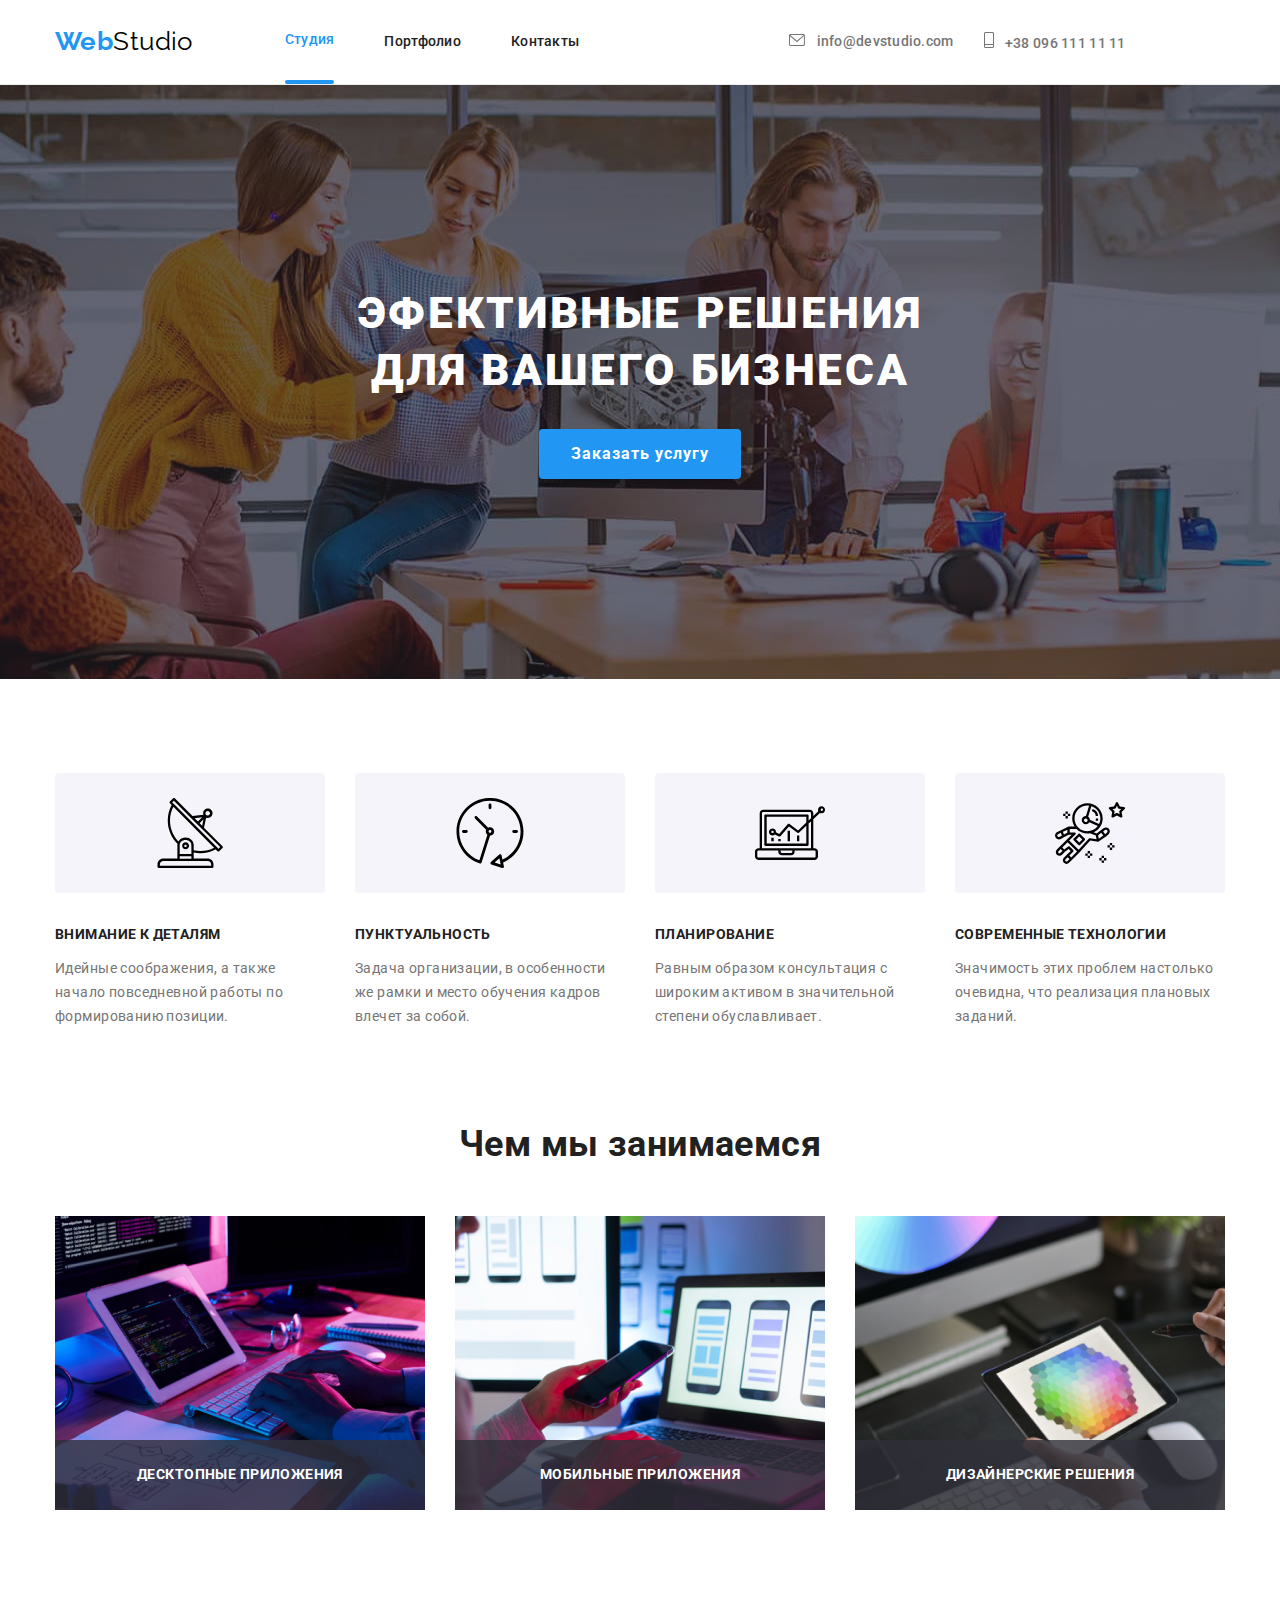
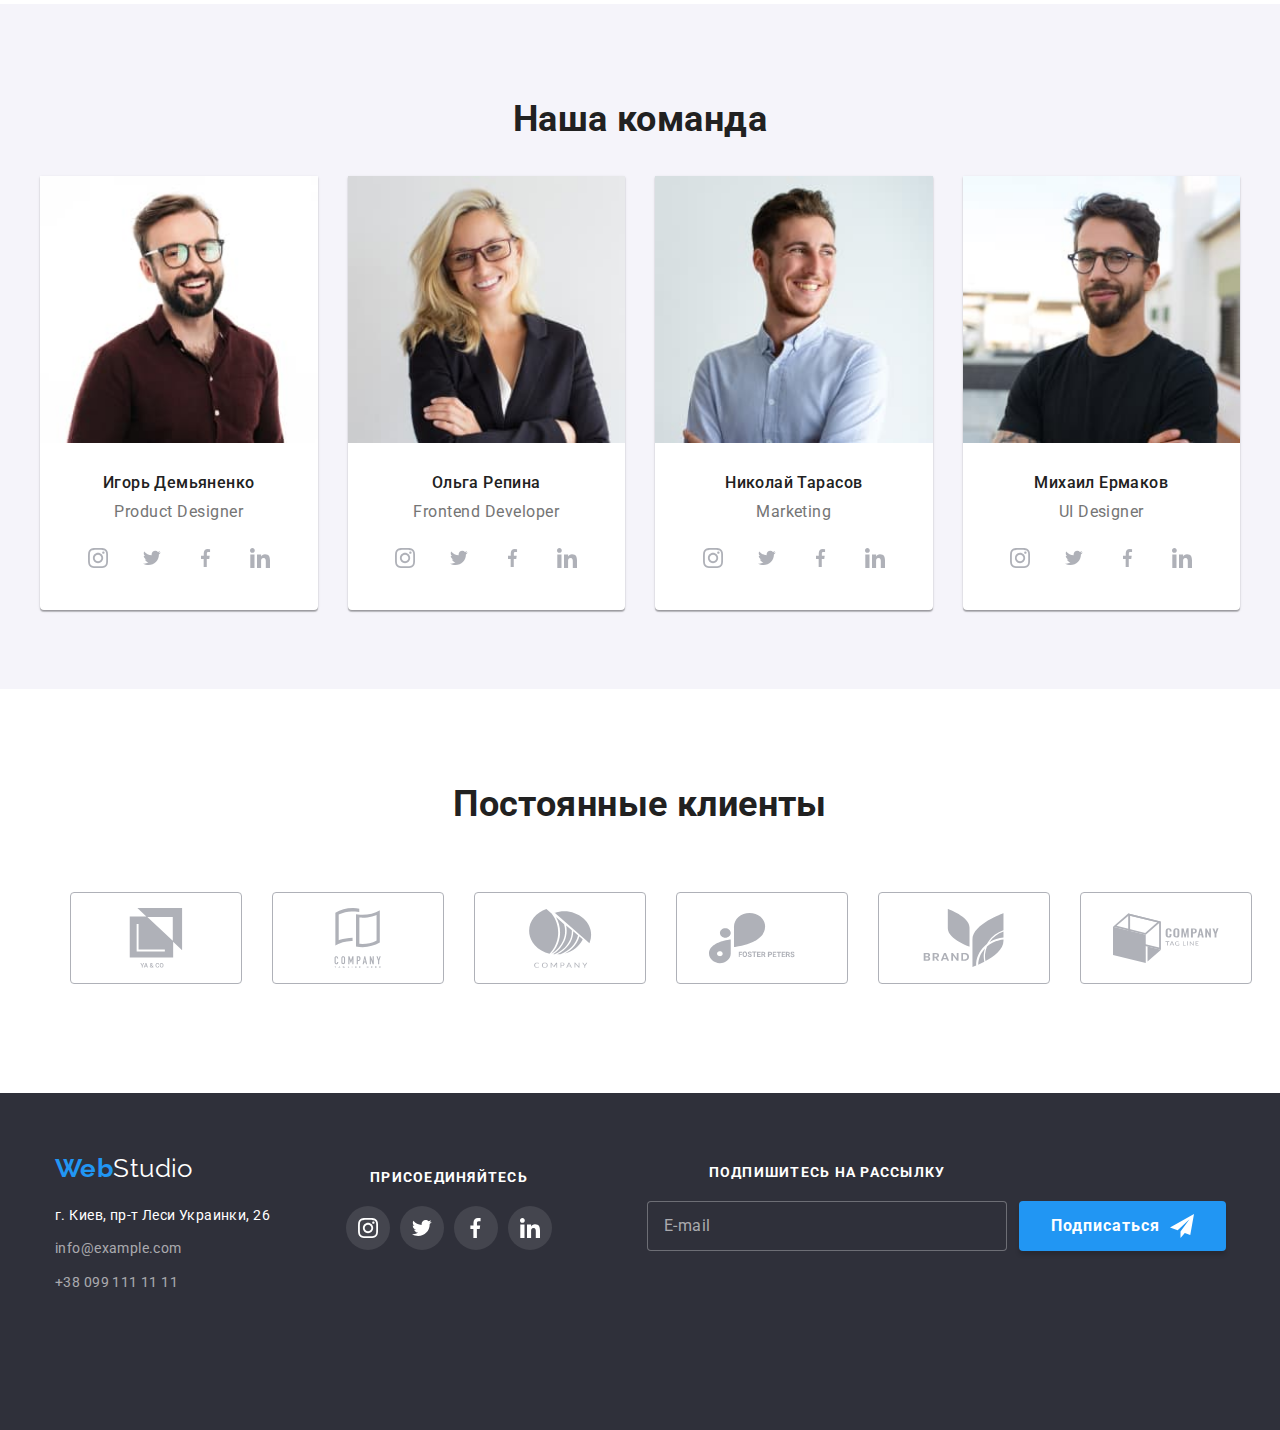
==== commit f5635cb8: "add some chench" ====
--- a/index.html
+++ b/index.html
@@ -268,8 +268,11 @@
                         <picture>
                             <source srcset="./images/our-team/igor-270.jpg 1x, ./images/our-team/igor-270@2x.jpg 2x"
                                 media="(min-width: 1200px)" />
-                            <img src="./images/our-team/igor-270.jpg" alt="Розработчик Игорь" width="270" class="photo">
+                            <img src="./images/our-team/igor-270.jpg" alt="Маркетолог Николай" width="270"
+                                class="photo">
+
                         </picture>
+
 
 
                         <div class="cart-bottom">
@@ -316,7 +319,7 @@
                     <li class="cart">
 
                         <picture>
-                            <source srcset="./images/our-team/olga.jpg 1x, ./images/our-team/olga@2x.jpg 2x"
+                            <source srcset="./images/our-team/olga-270.jpg 1x, ./images/our-team/olga-270@2x.jpg 2x"
                                 media="(min-width: 1200px)" />
                             <img src="./images/our-team/olga.jpg" alt="Розработчик Ольга" width="270" class="photo">
                         </picture>
@@ -364,7 +367,8 @@
                     <li class="cart">
 
                         <picture>
-                            <source srcset="./images/our-team/Nikolai.jpg 1x, ./images/our-team/Nikolai@2x.jpg 2x"
+                            <source
+                                srcset="./images/our-team/nikolay-270.jpg 1x, ./images/our-team/nikolay-270@2x.jpg 2x"
                                 media="(min-width: 1200px)" />
                             <img src="./images/our-team/Nikolai.jpg" alt="Маркетолог Николай" width="270" class="photo">
 
@@ -411,7 +415,8 @@
                     </li>
                     <li class="cart">
                         <picture>
-                            <source srcset="./images/our-team/Mihail.jpg 1x, ./images/our-team/Mihail@2x.jpg 2x"
+                            <source
+                                srcset="./images/our-team/mykhail-270.jpg 1x, ./images/our-team/mykhail-270@2x.jpg 2x"
                                 media="(min-width: 1200px)" />
                             <img src="./images/our-team/Mihail.jpg" alt="Ul Дизайнер Михаил" width="270" class="photo">
 
--- a/css/main.min.css
+++ b/css/main.min.css
@@ -1 +1 @@
-/*! modern-normalize v1.1.0 | MIT License | https://github.com/sindresorhus/modern-normalize */*,::after,::before{-webkit-box-sizing:border-box;box-sizing:border-box}html{-moz-tab-size:4;-o-tab-size:4;tab-size:4}html{line-height:1.15;-webkit-text-size-adjust:100%}body{margin:0}body{font-family:system-ui,-apple-system,"Segoe UI",Roboto,Helvetica,Arial,sans-serif,"Apple Color Emoji","Segoe UI Emoji"}hr{height:0;color:inherit}abbr[title]{-webkit-text-decoration:underline dotted;text-decoration:underline dotted}b,strong{font-weight:bolder}code,kbd,pre,samp{font-family:ui-monospace,SFMono-Regular,Consolas,"Liberation Mono",Menlo,monospace;font-size:1em}small{font-size:80%}sub,sup{font-size:75%;line-height:0;position:relative;vertical-align:baseline}sub{bottom:-0.25em}sup{top:-0.5em}table{text-indent:0;border-color:inherit}button,input,optgroup,select,textarea{font-family:inherit;font-size:100%;line-height:1.15;margin:0}button,select{text-transform:none}[type=button],[type=reset],[type=submit],button{-webkit-appearance:button}::-moz-focus-inner{border-style:none;padding:0}:-moz-focusring{outline:1px dotted ButtonText}:-moz-ui-invalid{box-shadow:none}legend{padding:0}progress{vertical-align:baseline}::-webkit-inner-spin-button,::-webkit-outer-spin-button{height:auto}[type=search]{-webkit-appearance:textfield;outline-offset:-2px}::-webkit-search-decoration{-webkit-appearance:none}::-webkit-file-upload-button{-webkit-appearance:button;font:inherit}summary{display:list-item}body{color:#757575;font-family:"Roboto",Helvetica;font-size:14px;letter-spacing:.03em;margin:0}a{text-decoration:none;outline:none}h1,h2,h4,h5{margin-top:0;margin-bottom:0}p{margin-bottom:0;margin-top:0}ul{padding:0;margin:0;margin-top:0;margin-bottom:0;list-style:none}img{display:block;max-width:100%;height:auto}.container{max-width:480px;margin-left:auto;margin-right:auto;padding-left:15px;padding-right:15px}@media screen and (min-width: 768px){.container{max-width:768px}}@media screen and (min-width: 1200px){.container{max-width:1200px}}.hidden{position:absolute;width:1px;height:1px;margin:-1px;border:0;padding:0;white-space:nowrap;-webkit-clip-path:inset(100%);clip-path:inset(100%);clip:rect(0 0 0 0);overflow:hidden}.backdown__bottom{background:#f5f4fa;padding-bottom:94px}.backdown__top{padding-top:94px}.header{border-bottom:1px solid #ececec}.logo{display:block;display:-webkit-box;display:-ms-flexbox;display:flex;font-weight:400;font-size:26px;line-height:31px}@media screen and (min-width: 768px){.auth-naw{-webkit-box-pack:start;-ms-flex-pack:start;justify-content:start}}.auth-naw__link{color:#757575}.studio{color:#fff}.auth-naw__svg{fill:currentColor}@media screen and (min-width: 768px){.auth-naw__svg{margin-right:8px}}.link{display:block;margin-top:0px;margin-bottom:0px;font-weight:500;line-height:1.14;letter-spacing:.02em;-webkit-transition:color 250ms cubic-bezier(0.4, 0, 0.2, 1);transition:color 250ms cubic-bezier(0.4, 0, 0.2, 1)}.link:hover,.link:focus{color:#2196f3}.auth-naw__link{text-decoration:none;outline:none}.logo{-webkit-box-align:center;-ms-flex-align:center;align-items:center;color:#fff;font-family:"Raleway",sans-serif;color:#000}.logo-web{color:#2196f3;font-weight:700}@media screen and (min-width: 768px){.navigation{display:-webkit-box;display:-ms-flexbox;display:flex;-webkit-box-align:center;-ms-flex-align:center;align-items:center}}@media screen and (min-width: 768px){.site-naw{display:-webkit-box;display:-ms-flexbox;display:flex;-webkit-box-align:center;-ms-flex-align:center;align-items:center;color:#212121;padding-left:0}}@media screen and (min-width: 1200px){.site-naw{margin-right:150px}}@media screen and (min-width: 768px){.site-naw__item{margin-right:50px;position:relative}.site-naw__item:last-child{margin-right:0}}.site-naw_link{color:currentColor}@media screen and (min-width: 768px){.site-naw_link{padding-top:32px;padding-bottom:32px}}.main-naw{display:-webkit-box;display:-ms-flexbox;display:flex;-webkit-box-align:center;-ms-flex-align:center;align-items:center;-webkit-box-pack:justify;-ms-flex-pack:justify;justify-content:space-between}@media screen and (min-width: 768px){.auth-naw__item{margin-bottom:10px}.auth-naw__item:last-child{margin-bottom:0}}@media screen and (max-width: 767px){.auth-naw__item{margin-bottom:10px}}@media screen and (min-width: 1200px){.auth-naw__item{margin-right:30px}}.icon-company{display:none}@media screen and (min-width: 768px){.icon-company{display:inline-block}}.current{color:#2196f3}@media screen and (min-width: 768px){.current::after{content:" ";display:block;border-radius:4px;width:100%;height:4px;color:#2196f3;background-color:#2196f3}}.burger__menu{z-index:10}@media screen and (max-width: 767px){.burger__menu.is-open{opacity:1;pointer-events:fill}}@media screen and (max-width: 767px){.burger__menu{opacity:0;pointer-events:none;top:0;bottom:0;left:0;right:0;padding:30px;position:absolute;background-color:#fff;-webkit-transition:opacity 250ms linear,background-color 250ms linear;transition:opacity 250ms linear,background-color 250ms linear}}@media screen and (min-width: 768px){.burger__menu{display:-webkit-box;display:-ms-flexbox;display:flex;-webkit-box-align:center;-ms-flex-align:center;align-items:center;margin-left:auto;padding-left:0}}@media screen and (min-width: 768px){.burger__menu_button{display:none}}@media screen and (max-width: 767px){.burger__menu_button{display:-webkit-inline-box;display:-ms-inline-flexbox;display:inline-flex;display:inline-block;fill:#212121;width:40px;height:40px;z-index:9;padding:0;margin:0;margin-right:15px;max-width:40px;max-height:40px;border:none;background-color:rgba(0,0,0,0);-webkit-transition:fill 300ms cubic-bezier(0.4, 0, 0.2, 1);transition:fill 300ms cubic-bezier(0.4, 0, 0.2, 1)}.burger__menu_button:hover{fill:#2196f3}.burger__menu_button .burger__menu__icon--menu{opacity:0}.burger__menu_button.is-open .burger__menu__icon--menu{opacity:1}.burger__menu_button.is-open .burger__menu__icon--close{opacity:0}}.site-naw{font-weight:500}@media screen and (max-width: 767px){.site-naw{font-size:40px;line-height:1.175;letter-spacing:.02em;margin-bottom:250px}}@media screen and (max-width: 767px){.site-naw__item{margin-bottom:35px}.site-naw__item:last-child{margin-bottom:0}}.auth-naw{letter-spacing:.02em}@media screen and (max-width: 767px){.auth-naw{display:-webkit-box;display:-ms-flexbox;display:flex;-webkit-box-orient:vertical;-webkit-box-direction:reverse;-ms-flex-direction:column-reverse;flex-direction:column-reverse;font-weight:500;font-size:34px;line-height:40px;margin-bottom:64px}}@media screen and (min-width: 768px){.auth-naw{margin-left:80px}}@media screen and (min-width: 1200px){.auth-naw{display:-webkit-box;display:-ms-flexbox;display:flex;-webkit-box-align:center;-ms-flex-align:center;align-items:center}}@media screen and (max-width: 767px){.auth-naw__link--tell{color:#2196f3}}.auth-naw__link--size{letter-spacing:.02em}@media screen and (max-width: 767px){.auth-naw__link--size{font-weight:500;font-size:24px;line-height:28px}}@media screen and (max-width: 767px){.socia__list{display:-webkit-box;display:-ms-flexbox;display:flex;-webkit-box-pack:start;-ms-flex-pack:start;justify-content:flex-start;font-weight:500;font-size:18px;line-height:1.2222;letter-spacing:.02em}}@media screen and (min-width: 768px){.socia__list{display:none}}@media screen and (max-width: 767px){.social__item{border-right:1px solid rgba(33,33,33,.2);padding-right:10px;padding-left:10px;color:#2196f3}.social__item:last-child{padding-right:0;border:none}.social__item:first-child{padding-left:0}}.section-hero{background-color:#2f303a;background-image:-webkit-gradient(linear, left top, right top, from(rgba(47, 48, 58, 0.4)), to(rgba(47, 48, 58, 0.4))),url(../images/mobile/mobile-hero-img/hero-mobile.jpg);background-image:linear-gradient(to right, rgba(47, 48, 58, 0.4), rgba(47, 48, 58, 0.4)),url(../images/mobile/mobile-hero-img/hero-mobile.jpg);background-repeat:no-repeat;background-position:center;margin-right:auto;margin-left:auto;padding-top:120px;padding-bottom:120px}@media screen and (min-width: 768px){.section-hero{background-image:-webkit-gradient(linear, left top, right top, from(rgba(47, 48, 58, 0.4)), to(rgba(47, 48, 58, 0.4))),url(../images/tablet/hero/hero-tablet.jpg);background-image:linear-gradient(to right, rgba(47, 48, 58, 0.4), rgba(47, 48, 58, 0.4)),url(../images/tablet/hero/hero-tablet.jpg);padding-top:120px;padding-bottom:120px}}@media screen and (min-width: 1200px){.section-hero{background-image:-webkit-gradient(linear, left top, right top, from(rgba(47, 48, 58, 0.4)), to(rgba(47, 48, 58, 0.4))),url(../images/hero-bg.jpg);background-image:linear-gradient(to right, rgba(47, 48, 58, 0.4), rgba(47, 48, 58, 0.4)),url(../images/hero-bg.jpg);padding-top:200px;padding-bottom:200px}}.section-hero__title{margin-top:0px;margin-bottom:30px;color:#fff;text-align:center;font-weight:900;font-size:26px;line-height:1.6153;letter-spacing:.06em}@media screen and (min-width: 1200px){.section-hero__title{font-size:44px;line-height:1.3}}.button{font-family:"Roboto";background-color:#2196f3;color:#fff;border:none;font-weight:700;min-width:200px;min-height:50px;font-size:16px;line-height:1.8;letter-spacing:.06em;padding:10px 32px;margin-right:auto;margin-left:auto;-webkit-box-shadow:0px 4px 4px rgba(0,0,0,.15);box-shadow:0px 4px 4px rgba(0,0,0,.15);border-radius:4px;display:block;background-color:#2196f3;-webkit-transition:background-color 250ms cubic-bezier(0.4, 0, 0.2, 1);transition:background-color 250ms cubic-bezier(0.4, 0, 0.2, 1)}.button:hover,.button:focus{background-color:#188ce8}.backdrop{position:fixed;display:inline-block;top:0;left:0;bottom:0;right:0;background-color:rgba(0,0,0,.2);z-index:10;-webkit-transition:opacity 250ms cubic-bezier(0.4, 0, 0.2, 1);transition:opacity 250ms cubic-bezier(0.4, 0, 0.2, 1)}.is-hidden{opacity:0;pointer-events:none}.modal{position:absolute;padding:0;top:50%;left:50%;padding-top:40px;padding-left:40px;padding-bottom:40px;padding-right:40px;width:450px;-webkit-transform:translate(-50%, -50%);transform:translate(-50%, -50%);background-color:#fff;border-radius:4px;-webkit-transition:background-color 250ms cubic-bezier(0.4, 0, 0.2, 1);transition:background-color 250ms cubic-bezier(0.4, 0, 0.2, 1)}@media screen and (min-width: 1200px){.modal{min-width:530px;min-height:580px}}.btn-modal{position:absolute;top:8px;right:8px;display:-webkit-box;display:-ms-flexbox;display:flex;-webkit-box-pack:center;-ms-flex-pack:center;justify-content:center;-webkit-box-align:center;-ms-flex-align:center;align-items:center;width:30px;height:30px;padding:0;background:#fff;border-radius:50%;border:1px solid rgba(0,0,0,.1)}.btn-modal__close{display:block;width:11px;height:11px;fill:#000;-webkit-transition:fill 250ms cubic-bezier(0.4, 0, 0.2, 1);transition:fill 250ms cubic-bezier(0.4, 0, 0.2, 1)}.btn-modal__close:hover{fill:#2196f3}.modal-title{font-weight:700;font-size:20px;line-height:1.5;text-align:center;letter-spacing:.03em;color:#212121;margin-top:0;margin-bottom:12px}@media screen and (min-width: 1200px){.modal-title{font-size:20px;line-height:1.15}}.form-field{position:relative;display:-webkit-box;display:-ms-flexbox;display:flex;-webkit-box-orient:vertical;-webkit-box-direction:normal;-ms-flex-direction:column;flex-direction:column}.form-field__title{display:inline-block;margin-bottom:4px}.label{margin-bottom:10px}textarea{font-family:"Roboto";font-style:normal;font-weight:400;font-size:14px;line-height:1.71428;letter-spacing:.03em}.form-field__icon{position:absolute;bottom:46%;left:14px;display:block;fill:#000;width:18px;height:18px;-webkit-transform:translate(0, 60%);transform:translate(0, 60%);-webkit-transition:fill 250ms cubic-bezier(0.4, 0, 0.2, 1);transition:fill 250ms cubic-bezier(0.4, 0, 0.2, 1)}.form-field__svg{width:18px;height:18px}.form-field__text{border:1px solid rgba(33,33,33,.2);border-radius:4px;padding:0;padding-left:42px;width:100%;min-height:40px;-webkit-transition:border 250ms cubic-bezier(0.4, 0, 0.2, 1),fill 250ms cubic-bezier(0.4, 0, 0.2, 1);transition:border 250ms cubic-bezier(0.4, 0, 0.2, 1),fill 250ms cubic-bezier(0.4, 0, 0.2, 1)}.form-field__text:focus{border:1px solid #2196f3;border-radius:4px;outline:none}.form-field__text:focus+.form-field__icon{fill:#2196f3}.form-field textarea{display:block;resize:none;border:1px solid rgba(33,33,33,.2);border-radius:4px;padding-left:16px;padding-top:12px;max-width:488px;max-height:120px;outline:none;-webkit-transition:border 250ms cubic-bezier(0.4, 0, 0.2, 1);transition:border 250ms cubic-bezier(0.4, 0, 0.2, 1)}.textarea:focus{border:1px solid #2196f3}.textarea-margin{margin-bottom:20px}.checkbox>input[type=checkbox]{margin-right:5px}.checkbox a{font-style:normal;margin-left:2px;-webkit-text-decoration-line:underline;text-decoration-line:underline;color:#2196f3}.checkbox__input:checked+.checkbox__span{-webkit-box-sizing:border-box;box-sizing:border-box;background-image:url(../images/icon.svg/sprite.svg/check-white.svg);background-repeat:no-repeat;background-size:contain;background-position:top 1px left 0;background-color:#2196f3;border:#2196f3;border:1px solid #2196f3;border-radius:2px;margin-right:7px}.checkbox__span{display:inline-block;border:2px solid #212121;border-radius:1px;width:16px;height:15px;margin-right:7px}input[type=checkbox]{position:absolute;width:1px;height:1px;margin:-1px;border:0;padding:0;white-space:nowrap;-webkit-clip-path:inset(100%);clip-path:inset(100%);clip:rect(0 0 0 0);overflow:hidden}.checkbox__label{display:-webkit-box;display:-ms-flexbox;display:flex;-webkit-box-pack:center;-ms-flex-pack:center;justify-content:center;margin-bottom:30px;font-size:12px;line-height:1.16}@media screen and (min-width: 1200px){.checkbox__label{font-size:14px;line-height:1.71}}.cheacked{width:16px;height:15px}.checked-icon{-moz-appearance:none;appearance:none;-webkit-appearance:none}.section-title{color:#212121;font-weight:700;font-size:36px;line-height:1.2;text-align:center;margin-bottom:50px}.title{color:#212121;font-weight:700;font-size:14px;line-height:1.7;margin-top:30px;margin-bottom:10px}.trait-text{font-size:14px;line-height:1.7;letter-spacing:.03em}.features{padding-top:0;padding-bottom:0;text-align:center}.trait__thumb{display:-webkit-box;display:-ms-flexbox;display:flex;-webkit-box-align:center;-ms-flex-align:center;align-items:center;-webkit-box-pack:center;-ms-flex-pack:center;justify-content:center;max-width:450px;height:120px;background-color:#f5f4fa;border-radius:4px}.trait__title{text-align:center}@media screen and (min-width: 768px){.trait__title{text-align:start}}.section-style{background:#fff;padding-bottom:94px}.what-we-do{display:-webkit-box;display:-ms-flexbox;display:flex}@media screen and (max-width: 1199px){.what-we-do--section{display:none}}.item-tumb{position:relative}.item-text{position:absolute;display:-webkit-box;display:-ms-flexbox;display:flex;-ms-flex-line-pack:center;align-content:center;-webkit-box-pack:center;-ms-flex-pack:center;justify-content:center;-webkit-box-align:center;-ms-flex-align:center;align-items:center;bottom:0;width:100%;height:70px;color:#fff;background-color:rgba(47,48,58,.8);font-weight:700;font-size:14px;line-height:1.2;letter-spacing:.03em;text-transform:uppercase}@media screen and (max-width: 767px){.trait__item{max-width:450px;margin-bottom:30px}}@media screen and (min-width: 768px){.trait__item{width:calc((100% - 60px)/2);max-width:450px;margin:15px}}@media screen and (min-width: 1200px){.trait__item{width:370px;margin:0;margin-right:30px}.trait__item:last-child{margin-right:0}}@media screen and (min-width: 768px){.trait{display:-webkit-box;display:-ms-flexbox;display:flex}}@media screen and (max-width: 1199px){.trait{-ms-flex-wrap:wrap;flex-wrap:wrap;margin:-15px}}.photo{width:100%;margin-bottom:0}.title-team{font-weight:500;font-size:16px;line-height:1.2;color:#212121;text-align:center;margin-top:0;margin-bottom:10px}.text-team{font-size:16px;line-height:1.2;letter-spacing:.03em;text-align:center;margin-top:0;padding-bottom:15px}.section-style{background:#fff;padding-bottom:94px}.padding-none{padding-top:94px}.cart-bottom{padding-top:30px;padding-bottom:30px}@media screen and (min-width: 768px){.team__cart{display:-webkit-box;display:-ms-flexbox;display:flex;-ms-flex-wrap:wrap;flex-wrap:wrap;margin:-15px}}@media screen and (min-width: 1200px){.team__cart{-ms-flex-wrap:nowrap;flex-wrap:nowrap}}.cart{background:#fff;overflow:hidden;-webkit-box-shadow:0px 1px 3px rgba(0,0,0,.12),0px 1px 1px rgba(0,0,0,.14),0px 2px 1px rgba(0,0,0,.2);box-shadow:0px 1px 3px rgba(0,0,0,.12),0px 1px 1px rgba(0,0,0,.14),0px 2px 1px rgba(0,0,0,.2);border-radius:0px 0px 4px 4px}@media screen and (min-width: 768px){.cart{width:calc((100% - 60px)/2)}}@media screen and (max-width: 1199px){.cart{margin:15px}}@media screen and (min-width: 1200px){.cart{margin-right:30px}}.cart:nth-child(4n){margin-right:0}.text-box{text-align:center;min-width:150px;padding-top:30px;padding-bottom:30px;padding-right:60px;padding-left:60px}.list-team{display:-webkit-box;display:-ms-flexbox;display:flex;-webkit-box-pack:center;-ms-flex-pack:center;justify-content:center;margin-left:32px;margin-right:32px}.item-team{display:-webkit-box;display:-ms-flexbox;display:flex;-webkit-box-align:center;-ms-flex-align:center;align-items:center;text-align:center;-webkit-box-pack:center;-ms-flex-pack:center;justify-content:center;min-height:44px;min-width:44px;fill:currentColor;border-radius:50%}.item-team:not(:last-child){margin-right:10px;text-align:center}.link-team{-webkit-box-sizing:border-box;box-sizing:border-box;height:100%;width:100%;fill:#afb1b8;border-radius:50%;display:-webkit-box;display:-ms-flexbox;display:flex;-webkit-box-align:center;-ms-flex-align:center;align-items:center;-webkit-box-pack:center;-ms-flex-pack:center;justify-content:center;-webkit-transition:background-color 250ms cubic-bezier(0.4, 0, 0.2, 1),fill 250ms cubic-bezier(0.4, 0, 0.2, 1);transition:background-color 250ms cubic-bezier(0.4, 0, 0.2, 1),fill 250ms cubic-bezier(0.4, 0, 0.2, 1)}.link-team:hover,.link-team:focus{fill:#fff;background-color:#2196f3}.team{background:#f5f4fa;padding-top:94px;padding-bottom:94px}.partner{padding-top:94px}@media screen and (max-width: 1199px){.list-partner{display:-webkit-box;display:-ms-flexbox;display:flex;-ms-flex-wrap:wrap;flex-wrap:wrap;-webkit-box-pack:center;-ms-flex-pack:center;justify-content:center;margin:-15px}}@media screen and (max-width: 1200px){.list-partner{-webkit-box-pack:center;-ms-flex-pack:center;justify-content:center}}@media screen and (min-width: 768px){.list-partner{display:-webkit-box;display:-ms-flexbox;display:flex}}.item-partner{margin:15px;width:calc((100% - 120px)/2)}@media screen and (min-width: 768px){.item-partner{width:calc((100% - 270px)/3);margin:15px}}@media screen and (min-width: 1200px){.item-partner{width:170px;height:92px}}@media screen and (min-width: 1200px){.item-partner:not(:last-child){margin-right:30px}}.link-partner{width:100%;height:100%;display:-webkit-box;display:-ms-flexbox;display:flex;-webkit-box-align:center;-ms-flex-align:center;align-items:center;-webkit-box-pack:center;-ms-flex-pack:center;justify-content:center;-ms-flex-line-pack:center;align-content:center;padding-top:16px;padding-bottom:16px;border:1px solid #afb1b8;border-radius:4px;-webkit-transition:all .3s ease 0s;transition:all .3s ease 0s;color:#afb1b8;fill:#afb1b8;-webkit-transition:fill 250ms cubic-bezier(0.4, 0, 0.2, 1),border-color 250ms cubic-bezier(0.4, 0, 0.2, 1);transition:fill 250ms cubic-bezier(0.4, 0, 0.2, 1),border-color 250ms cubic-bezier(0.4, 0, 0.2, 1)}@media screen and (min-width: 768px){.link-partner{padding-top:16px;padding-bottom:16px}}.link-partner:hover,.link-partner:focus{fill:#2196f3;border-color:#2196f3}.footer{background-color:#2f303a;font-style:normal;padding-top:60px;padding-bottom:60px}@media screen and (min-width: 768px){.tablet__wraper{display:-webkit-box;display:-ms-flexbox;display:flex;-ms-flex-pack:distribute;justify-content:space-around;margin-bottom:60px}}.logo-margin-bottom{-webkit-box-pack:center;-ms-flex-pack:center;justify-content:center;margin-bottom:20px}@media screen and (min-width: 1200px){.logo-margin-bottom{-webkit-box-pack:start;-ms-flex-pack:start;justify-content:start}}.studio{color:#fff}.address{font-size:normal}.list{padding-left:0}a[href="https://goo.gl/maps/727tqZzBJjCVUAbq7"]{color:#fff;font-weight:400;font-style:normal}@media screen and (min-width: 1200px){a[href="https://goo.gl/maps/727tqZzBJjCVUAbq7"]{font-size:14px;line-height:1.7}}.footer-adrs{margin-bottom:10px}.footer-adrs:nth-child(3n){padding-bottom:0%}.footer-link{font-style:normal;font-weight:400;font-size:14px;line-height:1.7;font-style:normal;color:rgba(255,255,255,.6)}.list .footer-adrs:last-child{margin-bottom:0}.list-connect{display:-webkit-box;display:-ms-flexbox;display:flex;-webkit-box-pack:center;-ms-flex-pack:center;justify-content:center}.title-footer{text-align:center;margin-bottom:20px;font-weight:700;font-size:14px;line-height:1.14;letter-spacing:.09em;text-transform:uppercase;color:#fff}.footer-social{margin-top:17px;margin-bottom:60px}.link-connect{display:-webkit-box;display:-ms-flexbox;display:flex;text-align:center;-webkit-box-pack:center;-ms-flex-pack:center;justify-content:center;-webkit-box-align:center;-ms-flex-align:center;align-items:center;-webkit-box-sizing:border-box;box-sizing:border-box;width:44px;height:44px;border-radius:50%;fill:#fff;-webkit-transition:background-color 250ms cubic-bezier(0.4, 0, 0.2, 1),fill 250ms cubic-bezier(0.4, 0, 0.2, 1),-webkit-box-shadow 250ms cubic-bezier(0.4, 0, 0.2, 1);transition:background-color 250ms cubic-bezier(0.4, 0, 0.2, 1),fill 250ms cubic-bezier(0.4, 0, 0.2, 1),-webkit-box-shadow 250ms cubic-bezier(0.4, 0, 0.2, 1);transition:background-color 250ms cubic-bezier(0.4, 0, 0.2, 1),fill 250ms cubic-bezier(0.4, 0, 0.2, 1),box-shadow 250ms cubic-bezier(0.4, 0, 0.2, 1);transition:background-color 250ms cubic-bezier(0.4, 0, 0.2, 1),fill 250ms cubic-bezier(0.4, 0, 0.2, 1),box-shadow 250ms cubic-bezier(0.4, 0, 0.2, 1),-webkit-box-shadow 250ms cubic-bezier(0.4, 0, 0.2, 1)}@media screen and (min-width: 1200px){.link-connect{min-width:100%;min-height:100%}}.link-connect:hover,.link-connect:focus{background-color:#2196f3;fill:#fff;-webkit-box-shadow:0px 4px 4px rgba(0,0,0,.25);box-shadow:0px 4px 4px rgba(0,0,0,.25)}.item-connect{display:-webkit-box;display:-ms-flexbox;display:flex;text-align:center;-webkit-box-pack:center;-ms-flex-pack:center;justify-content:center;-webkit-box-align:center;-ms-flex-align:center;align-items:center;max-width:44px;height:44px;border-radius:50%;background-color:rgba(255,255,255,.1);width:calc((100% - 30px)/4)}@media screen and (min-width: 1200px){.item-connect{min-width:44px;min-height:44px}}.item-connect:not(:last-child){margin-right:10px;text-align:center}.footer-container{padding:0;margin:0;text-align:center;-webkit-box-pack:center;-ms-flex-pack:center;justify-content:center}@media screen and (min-width: 1200px){.footer-container{text-align:start;min-width:231px;margin-right:60px}}@media screen and (min-width: 1200px){.footer-flex{display:-webkit-box;display:-ms-flexbox;display:flex;-webkit-box-pack:start;-ms-flex-pack:start;justify-content:flex-start;-webkit-box-align:baseline;-ms-flex-align:baseline;align-items:baseline}}@media screen and (min-width: 1200px){.sing-in{display:-webkit-box;display:-ms-flexbox;display:flex;-webkit-box-align:center;-ms-flex-align:center;align-items:center;-webkit-box-pack:center;-ms-flex-pack:center;justify-content:center;margin-left:95px;margin-right:auto}}.sing-in__label{display:-webkit-box;display:-ms-flexbox;display:flex;-webkit-box-orient:vertical;-webkit-box-direction:normal;-ms-flex-direction:column;flex-direction:column;margin:0;margin-bottom:20px;color:#fff}@media screen and (min-width: 768px){.sing-in__label{-webkit-box-pack:center;-ms-flex-pack:center;justify-content:center}}@media screen and (min-width: 1200px){.sing-in__label{margin-right:12px}}.sing-in__text{display:inline-block;margin:0;margin-bottom:20px;margin-left:auto;margin-right:auto}.sing-in__input::-webkit-input-placeholder{font-size:16px;line-height:1.25;-webkit-box-align:center;align-items:center;letter-spacing:.03em;color:rgba(255,255,255,.6)}.sing-in__input::-moz-placeholder{font-size:16px;line-height:1.25;align-items:center;letter-spacing:.03em;color:rgba(255,255,255,.6)}.sing-in__input:-ms-input-placeholder{font-size:16px;line-height:1.25;-ms-flex-align:center;align-items:center;letter-spacing:.03em;color:rgba(255,255,255,.6)}.sing-in__input::-ms-input-placeholder{font-size:16px;line-height:1.25;-ms-flex-align:center;align-items:center;letter-spacing:.03em;color:rgba(255,255,255,.6)}.sing-in__input::placeholder{font-size:16px;line-height:1.25;-webkit-box-align:center;-ms-flex-align:center;align-items:center;letter-spacing:.03em;color:rgba(255,255,255,.6)}.sing-in__input{display:block;background-color:#2f303a;color:#fff;border:1px solid rgba(255,255,255,.3);border-radius:4px;width:100%;min-height:50px;padding-left:16px}@media screen and (min-width: 768px){.sing-in__input{width:450px;margin-left:auto;margin-right:auto}}@media screen and (min-width: 1200px){.sing-in__input{width:360px;min-height:50px}}.sing-in__button{display:-webkit-box;display:-ms-flexbox;display:flex;-webkit-box-pack:center;-ms-flex-pack:center;justify-content:center;-webkit-box-align:center;-ms-flex-align:center;align-items:center;text-align:center;text-align:center;fill:#fff;font-style:normal;font-weight:700;font-size:16px;line-height:1.875;letter-spacing:.06em}@media screen and (min-width: 1200px){.sing-in__button{margin-top:16px}}.sing-in__icon{margin-left:10px}.section-portfolio{margin-top:94px;margin-bottom:94px}.port-title{font-weight:700;color:#212121;font-size:18px;line-height:2;letter-spacing:.06em;text-align:inherit;margin-bottom:5px;margin-top:0;margin-bottom:0}.port-text{font-size:16px;line-height:1.8;text-align:inherit;color:#757575;margin-top:0}.title-text-padding{padding-top:20px;padding-bottom:20px;padding-left:24px;padding-right:24px}.port-button{font-family:"Roboto",Helvetica;font-weight:500;font-size:16px;line-height:26px;text-align:center;border-radius:4px;color:#212121;background:#f5f4fa;border:none;min-width:73px;height:38px;padding:6px 22px;border-radius:4px;-webkit-transition:background-color 250ms cubic-bezier(0.4, 0, 0.2, 1),color 250ms cubic-bezier(0.4, 0, 0.2, 1),-webkit-box-shadow 250ms cubic-bezier(0.4, 0, 0.2, 1);transition:background-color 250ms cubic-bezier(0.4, 0, 0.2, 1),color 250ms cubic-bezier(0.4, 0, 0.2, 1),-webkit-box-shadow 250ms cubic-bezier(0.4, 0, 0.2, 1);transition:background-color 250ms cubic-bezier(0.4, 0, 0.2, 1),box-shadow 250ms cubic-bezier(0.4, 0, 0.2, 1),color 250ms cubic-bezier(0.4, 0, 0.2, 1);transition:background-color 250ms cubic-bezier(0.4, 0, 0.2, 1),box-shadow 250ms cubic-bezier(0.4, 0, 0.2, 1),color 250ms cubic-bezier(0.4, 0, 0.2, 1),-webkit-box-shadow 250ms cubic-bezier(0.4, 0, 0.2, 1)}.port-button:hover,.port-button:focus{color:#fff;background-color:#2196f3;-webkit-box-shadow:0px 3px 1px rgba(0,0,0,.1),0px 1px 2px rgba(0,0,0,.08),0px 2px 2px rgba(0,0,0,.12);box-shadow:0px 3px 1px rgba(0,0,0,.1),0px 1px 2px rgba(0,0,0,.08),0px 2px 2px rgba(0,0,0,.12)}.buttons-list{display:-webkit-box;display:-ms-flexbox;display:flex;-webkit-box-pack:center;-ms-flex-pack:center;justify-content:center;margin-bottom:40px}@media screen and (max-width: 767px){.buttons-list{-ms-flex-wrap:wrap;flex-wrap:wrap;-webkit-box-pack:start;-ms-flex-pack:start;justify-content:start}}@media screen and (min-width: 768px){.buttons-list{margin-bottom:50px}}.btn-list{margin-right:8px;-webkit-transition:background-color 250ms cubic-bezier(0.4, 0, 0.2, 1),color 250ms cubic-bezier(0.4, 0, 0.2, 1),-webkit-box-shadow 250ms cubic-bezier(0.4, 0, 0.2, 1);transition:background-color 250ms cubic-bezier(0.4, 0, 0.2, 1),color 250ms cubic-bezier(0.4, 0, 0.2, 1),-webkit-box-shadow 250ms cubic-bezier(0.4, 0, 0.2, 1);transition:background-color 250ms cubic-bezier(0.4, 0, 0.2, 1),box-shadow 250ms cubic-bezier(0.4, 0, 0.2, 1),color 250ms cubic-bezier(0.4, 0, 0.2, 1);transition:background-color 250ms cubic-bezier(0.4, 0, 0.2, 1),box-shadow 250ms cubic-bezier(0.4, 0, 0.2, 1),color 250ms cubic-bezier(0.4, 0, 0.2, 1),-webkit-box-shadow 250ms cubic-bezier(0.4, 0, 0.2, 1)}@media screen and (max-width: 767px){.btn-list:nth-child(-n+3){margin-bottom:15px}}.btn-list:last-child{margin-right:0}.card-galery{padding-left:0;z-index:5}@media screen and (min-width: 768px){.card-galery{-ms-flex-wrap:wrap;flex-wrap:wrap;display:-webkit-box;display:-ms-flexbox;display:flex;margin:-15px}}.card-img{width:100%}.cards-galery{display:block;border:1px solid #eee;margin:14px;-webkit-transition:-webkit-box-shadow 250ms cubic-bezier(0.4, 0, 0.2, 1);transition:-webkit-box-shadow 250ms cubic-bezier(0.4, 0, 0.2, 1);transition:box-shadow 250ms cubic-bezier(0.4, 0, 0.2, 1);transition:box-shadow 250ms cubic-bezier(0.4, 0, 0.2, 1), -webkit-box-shadow 250ms cubic-bezier(0.4, 0, 0.2, 1)}@media screen and (min-width: 768px){.cards-galery{width:calc((100% - 60px)/2)}}@media screen and (min-width: 1200px){.cards-galery{width:calc((100% - 90px)/3)}}.cards-galery:hover{-webkit-box-shadow:0px 1px 1px rgba(0,0,0,.12),0px 4px 4px rgba(0,0,0,.06),1px 4px 6px rgba(0,0,0,.16);box-shadow:0px 1px 1px rgba(0,0,0,.12),0px 4px 4px rgba(0,0,0,.06),1px 4px 6px rgba(0,0,0,.16)}.card-galery-body{font-size:18px;line-height:1.5555;letter-spacing:.03em;color:#fff}.card-galery-body:hover{-webkit-transition:background-color 250ms cubic-bezier(0.4, 0, 0.2, 1),-webkit-box-shadow 250ms cubic-bezier(0.4, 0, 0.2, 1);transition:background-color 250ms cubic-bezier(0.4, 0, 0.2, 1),-webkit-box-shadow 250ms cubic-bezier(0.4, 0, 0.2, 1);transition:background-color 250ms cubic-bezier(0.4, 0, 0.2, 1),box-shadow 250ms cubic-bezier(0.4, 0, 0.2, 1);transition:background-color 250ms cubic-bezier(0.4, 0, 0.2, 1),box-shadow 250ms cubic-bezier(0.4, 0, 0.2, 1),-webkit-box-shadow 250ms cubic-bezier(0.4, 0, 0.2, 1)}.card-galery-body:hover .card-galery-thumb{-webkit-transform:translateY(0);transform:translateY(0)}.card-galery-body:hover .wrepper-tumb::before{-webkit-transform:translateY(0);transform:translateY(0)}.wrepper-tumb{position:relative;overflow:hidden}.wrepper-tumb::before{display:inline-block;content:"";position:absolute;top:0;left:0;width:100%;height:100%;background-color:rgba(33,150,243,.9);-webkit-transform:translateY(101%);transform:translateY(101%);-webkit-transition:-webkit-transform 250ms cubic-bezier(0.4, 0, 0.2, 1);transition:-webkit-transform 250ms cubic-bezier(0.4, 0, 0.2, 1);transition:transform 250ms cubic-bezier(0.4, 0, 0.2, 1);transition:transform 250ms cubic-bezier(0.4, 0, 0.2, 1), -webkit-transform 250ms cubic-bezier(0.4, 0, 0.2, 1)}.card-galery-thumb{bottom:0;position:absolute;top:25%;left:10%;-webkit-transform:translateY(101%);transform:translateY(101%);-webkit-transition:-webkit-transform 250ms cubic-bezier(0.4, 0, 0.2, 1);transition:-webkit-transform 250ms cubic-bezier(0.4, 0, 0.2, 1);transition:transform 250ms cubic-bezier(0.4, 0, 0.2, 1);transition:transform 250ms cubic-bezier(0.4, 0, 0.2, 1), -webkit-transform 250ms cubic-bezier(0.4, 0, 0.2, 1)}/*# sourceMappingURL=main.min.css.map */+/*! modern-normalize v1.1.0 | MIT License | https://github.com/sindresorhus/modern-normalize */*,::after,::before{-webkit-box-sizing:border-box;box-sizing:border-box}html{-moz-tab-size:4;-o-tab-size:4;tab-size:4}html{line-height:1.15;-webkit-text-size-adjust:100%}body{margin:0}body{font-family:system-ui,-apple-system,"Segoe UI",Roboto,Helvetica,Arial,sans-serif,"Apple Color Emoji","Segoe UI Emoji"}hr{height:0;color:inherit}abbr[title]{-webkit-text-decoration:underline dotted;text-decoration:underline dotted}b,strong{font-weight:bolder}code,kbd,pre,samp{font-family:ui-monospace,SFMono-Regular,Consolas,"Liberation Mono",Menlo,monospace;font-size:1em}small{font-size:80%}sub,sup{font-size:75%;line-height:0;position:relative;vertical-align:baseline}sub{bottom:-0.25em}sup{top:-0.5em}table{text-indent:0;border-color:inherit}button,input,optgroup,select,textarea{font-family:inherit;font-size:100%;line-height:1.15;margin:0}button,select{text-transform:none}[type=button],[type=reset],[type=submit],button{-webkit-appearance:button}::-moz-focus-inner{border-style:none;padding:0}:-moz-focusring{outline:1px dotted ButtonText}:-moz-ui-invalid{box-shadow:none}legend{padding:0}progress{vertical-align:baseline}::-webkit-inner-spin-button,::-webkit-outer-spin-button{height:auto}[type=search]{-webkit-appearance:textfield;outline-offset:-2px}::-webkit-search-decoration{-webkit-appearance:none}::-webkit-file-upload-button{-webkit-appearance:button;font:inherit}summary{display:list-item}body{color:#757575;font-family:"Roboto",Helvetica;font-size:14px;letter-spacing:.03em;margin:0}a{text-decoration:none;outline:none}h1,h2,h4,h5{margin-top:0;margin-bottom:0}p{margin-bottom:0;margin-top:0}ul{padding:0;margin:0;margin-top:0;margin-bottom:0;list-style:none}img{display:block;max-width:100%;height:auto}.container{max-width:480px;margin-left:auto;margin-right:auto;padding-left:15px;padding-right:15px}@media screen and (min-width: 768px){.container{max-width:768px}}@media screen and (min-width: 1200px){.container{max-width:1200px}}.hidden{position:absolute;width:1px;height:1px;margin:-1px;border:0;padding:0;white-space:nowrap;-webkit-clip-path:inset(100%);clip-path:inset(100%);clip:rect(0 0 0 0);overflow:hidden}.backdown__bottom{background:#f5f4fa;padding-bottom:94px}.backdown__top{padding-top:94px}.header{border-bottom:1px solid #ececec}.logo{display:block;display:-webkit-box;display:-ms-flexbox;display:flex;font-weight:400;font-size:26px;line-height:31px}@media screen and (min-width: 768px){.auth-naw{-webkit-box-pack:start;-ms-flex-pack:start;justify-content:start}}.auth-naw__link{color:#757575}.studio{color:#fff}.auth-naw__svg{fill:currentColor}@media screen and (min-width: 768px){.auth-naw__svg{margin-right:8px}}.link{display:block;margin-top:0px;margin-bottom:0px;font-weight:500;line-height:1.14;letter-spacing:.02em;-webkit-transition:color 250ms cubic-bezier(0.4, 0, 0.2, 1);transition:color 250ms cubic-bezier(0.4, 0, 0.2, 1)}.link:hover,.link:focus{color:#2196f3}.auth-naw__link{text-decoration:none;outline:none}.logo{-webkit-box-align:center;-ms-flex-align:center;align-items:center;color:#fff;font-family:"Raleway",sans-serif;color:#000}@media screen and (max-width: 1199px){.logo{margin-right:80px}}@media screen and (min-width: 1200px){.logo{margin-right:92px}}.logo-web{color:#2196f3;font-weight:700}@media screen and (min-width: 768px){.navigation{display:-webkit-box;display:-ms-flexbox;display:flex;-webkit-box-align:center;-ms-flex-align:center;align-items:center}}@media screen and (min-width: 768px){.site-naw{display:-webkit-box;display:-ms-flexbox;display:flex;-webkit-box-align:center;-ms-flex-align:center;align-items:center;color:#212121;padding-left:0}}@media screen and (min-width: 1200px){.site-naw{margin-right:150px}}@media screen and (min-width: 768px){.site-naw__item{margin-right:50px;position:relative}.site-naw__item:last-child{margin-right:0}}.site-naw_link{color:currentColor}@media screen and (min-width: 768px){.site-naw_link{padding-top:32px;padding-bottom:32px}}.main-naw{display:-webkit-box;display:-ms-flexbox;display:flex;-webkit-box-align:center;-ms-flex-align:center;align-items:center}@media screen and (max-width: 767px){.main-naw{-webkit-box-pack:justify;-ms-flex-pack:justify;justify-content:space-between}}@media screen and (min-width: 768px){.auth-naw__item{margin-bottom:10px}.auth-naw__item:last-child{margin-bottom:0}}@media screen and (max-width: 767px){.auth-naw__item{margin-bottom:10px}}@media screen and (min-width: 1200px){.auth-naw__item{margin-right:30px;margin-bottom:0}}.icon-company{display:none}@media screen and (min-width: 768px){.icon-company{display:inline-block}}.current{color:#2196f3}@media screen and (min-width: 768px){.current::after{content:" ";display:block;border-radius:4px;width:100%;height:4px;color:#2196f3;background-color:#2196f3}}.burger__menu{z-index:5}@media screen and (max-width: 767px){.burger__menu.is-open{opacity:1;pointer-events:fill}}@media screen and (max-width: 767px){.burger__menu{display:-webkit-box;display:-ms-flexbox;display:flex;-webkit-box-orient:vertical;-webkit-box-direction:normal;-ms-flex-flow:column;flex-flow:column;-webkit-box-pack:justify;-ms-flex-pack:justify;justify-content:space-between;opacity:0;pointer-events:none;top:0;bottom:0;left:0;right:0;padding:30px;position:absolute;background-color:#fff;-webkit-transition:opacity 250ms linear,background-color 250ms linear;transition:opacity 250ms linear,background-color 250ms linear}}@media screen and (min-width: 768px){.burger__menu{display:-webkit-box;display:-ms-flexbox;display:flex;-webkit-box-align:center;-ms-flex-align:center;align-items:center;padding-left:0}}.burger__menu_button{z-index:10}@media screen and (min-width: 768px){.burger__menu_button{display:none}}@media screen and (max-width: 767px){.burger__menu_button{display:-webkit-inline-box;display:-ms-inline-flexbox;display:inline-flex;display:inline-block;fill:#212121;width:40px;height:40px;padding:0;margin:0;margin-right:15px;max-width:40px;max-height:40px;border:none;background-color:rgba(0,0,0,0);-webkit-transition:fill 300ms cubic-bezier(0.4, 0, 0.2, 1);transition:fill 300ms cubic-bezier(0.4, 0, 0.2, 1)}.burger__menu_button:hover{fill:#2196f3}.burger__menu_button .burger__menu__icon--menu{opacity:0}.burger__menu_button.is-open .burger__menu__icon--menu{opacity:1}.burger__menu_button.is-open .burger__menu__icon--close{opacity:0}}.site-naw{color:#212121;font-weight:500}@media screen and (max-width: 767px){.site-naw{font-size:40px;line-height:1.175;letter-spacing:.02em}}@media screen and (max-width: 767px){.site-naw__item{margin-bottom:35px}.site-naw__item:last-child{margin-bottom:0}}.auth-naw{letter-spacing:.02em}@media screen and (max-width: 767px){.auth-naw{display:-webkit-box;display:-ms-flexbox;display:flex;-webkit-box-orient:vertical;-webkit-box-direction:reverse;-ms-flex-direction:column-reverse;flex-direction:column-reverse;font-weight:500;font-size:34px;line-height:40px}}@media screen and (min-width: 768px){.auth-naw{margin-left:60px}}@media screen and (min-width: 1200px){.auth-naw{display:-webkit-box;display:-ms-flexbox;display:flex;-webkit-box-align:center;-ms-flex-align:center;align-items:center}}@media screen and (max-width: 767px){.auth-naw__link--tell{color:#2196f3}}.auth-naw__link--size{color:#757575;letter-spacing:.02em}@media screen and (max-width: 767px){.auth-naw__link--size{font-weight:500;font-size:24px;line-height:28px}}@media screen and (max-width: 767px){.socia__list{display:-webkit-box;display:-ms-flexbox;display:flex;-webkit-box-pack:start;-ms-flex-pack:start;justify-content:flex-start;font-weight:500;font-size:18px;line-height:1.2222;letter-spacing:.02em}}@media screen and (min-width: 768px){.socia__list{display:none}}@media screen and (max-width: 767px){.social__item{border-right:1px solid rgba(33,33,33,.2);padding-right:10px;padding-left:10px;color:#2196f3}.social__item:last-child{padding-right:0;border:none}.social__item:first-child{padding-left:0}}.section-hero{background-color:#2f303a;background-image:-webkit-gradient(linear, left top, right top, from(rgba(47, 48, 58, 0.4)), to(rgba(47, 48, 58, 0.4))),url(../images/mobile/mobile-hero-img/hero-mobile.jpg);background-image:linear-gradient(to right, rgba(47, 48, 58, 0.4), rgba(47, 48, 58, 0.4)),url(../images/mobile/mobile-hero-img/hero-mobile.jpg);background-repeat:no-repeat;background-position:center;margin-right:auto;margin-left:auto;padding-top:120px;padding-bottom:120px}@media screen and (min-width: 768px){.section-hero{background-image:-webkit-gradient(linear, left top, right top, from(rgba(47, 48, 58, 0.4)), to(rgba(47, 48, 58, 0.4))),url(../images/tablet/hero/hero-tablet.jpg);background-image:linear-gradient(to right, rgba(47, 48, 58, 0.4), rgba(47, 48, 58, 0.4)),url(../images/tablet/hero/hero-tablet.jpg);padding-top:120px;padding-bottom:120px}}@media screen and (min-width: 1200px){.section-hero{background-image:-webkit-gradient(linear, left top, right top, from(rgba(47, 48, 58, 0.4)), to(rgba(47, 48, 58, 0.4))),url(../images/hero-bg.jpg);background-image:linear-gradient(to right, rgba(47, 48, 58, 0.4), rgba(47, 48, 58, 0.4)),url(../images/hero-bg.jpg);padding-top:200px;padding-bottom:200px}}.section-hero__title{margin-top:0px;margin-bottom:30px;color:#fff;text-align:center;font-weight:900;font-size:26px;line-height:1.6153;letter-spacing:.06em}@media screen and (min-width: 1200px){.section-hero__title{font-size:44px;line-height:1.3}}.button{font-family:"Roboto";background-color:#2196f3;color:#fff;border:none;font-weight:700;min-width:200px;min-height:50px;font-size:16px;line-height:1.8;letter-spacing:.06em;padding:10px 32px;margin-right:auto;margin-left:auto;-webkit-box-shadow:0px 4px 4px rgba(0,0,0,.15);box-shadow:0px 4px 4px rgba(0,0,0,.15);border-radius:4px;display:block;background-color:#2196f3;-webkit-transition:background-color 250ms cubic-bezier(0.4, 0, 0.2, 1);transition:background-color 250ms cubic-bezier(0.4, 0, 0.2, 1)}.button:hover,.button:focus{background-color:#188ce8}.backdrop{position:fixed;display:inline-block;top:0;left:0;bottom:0;right:0;background-color:rgba(0,0,0,.2);z-index:10;-webkit-transition:opacity 250ms cubic-bezier(0.4, 0, 0.2, 1);transition:opacity 250ms cubic-bezier(0.4, 0, 0.2, 1)}.is-hidden{opacity:0;pointer-events:none}.modal{position:absolute;padding:0;top:50%;left:50%;padding-top:40px;padding-left:40px;padding-bottom:40px;padding-right:40px;width:450px;-webkit-transform:translate(-50%, -50%);transform:translate(-50%, -50%);background-color:#fff;border-radius:4px;-webkit-transition:background-color 250ms cubic-bezier(0.4, 0, 0.2, 1);transition:background-color 250ms cubic-bezier(0.4, 0, 0.2, 1);z-index:20}@media screen and (min-width: 1200px){.modal{min-width:530px;min-height:580px}}.btn-modal{position:absolute;top:8px;right:8px;display:-webkit-box;display:-ms-flexbox;display:flex;-webkit-box-pack:center;-ms-flex-pack:center;justify-content:center;-webkit-box-align:center;-ms-flex-align:center;align-items:center;width:30px;height:30px;padding:0;background:#fff;border-radius:50%;border:1px solid rgba(0,0,0,.1)}.btn-modal__close{display:block;width:11px;height:11px;fill:#000;-webkit-transition:fill 250ms cubic-bezier(0.4, 0, 0.2, 1);transition:fill 250ms cubic-bezier(0.4, 0, 0.2, 1)}.btn-modal__close:hover{fill:#2196f3}.modal-title{font-weight:700;font-size:20px;line-height:1.5;text-align:center;letter-spacing:.03em;color:#212121;margin-top:0;margin-bottom:12px}@media screen and (min-width: 1200px){.modal-title{font-size:20px;line-height:1.15}}.form-field{position:relative;display:-webkit-box;display:-ms-flexbox;display:flex;-webkit-box-orient:vertical;-webkit-box-direction:normal;-ms-flex-direction:column;flex-direction:column}.form-field__title{display:inline-block;margin-bottom:4px}.label{margin-bottom:10px}textarea{font-family:"Roboto";font-style:normal;font-weight:400;font-size:14px;line-height:1.71428;letter-spacing:.03em}.form-field__icon{position:absolute;bottom:46%;left:14px;display:block;fill:#000;width:18px;height:18px;-webkit-transform:translate(0, 60%);transform:translate(0, 60%);-webkit-transition:fill 250ms cubic-bezier(0.4, 0, 0.2, 1);transition:fill 250ms cubic-bezier(0.4, 0, 0.2, 1)}.form-field__svg{width:18px;height:18px}.form-field__text{border:1px solid rgba(33,33,33,.2);border-radius:4px;padding:0;padding-left:42px;width:100%;min-height:40px;-webkit-transition:border 250ms cubic-bezier(0.4, 0, 0.2, 1),fill 250ms cubic-bezier(0.4, 0, 0.2, 1);transition:border 250ms cubic-bezier(0.4, 0, 0.2, 1),fill 250ms cubic-bezier(0.4, 0, 0.2, 1)}.form-field__text:focus{border:1px solid #2196f3;border-radius:4px;outline:none}.form-field__text:focus+.form-field__icon{fill:#2196f3}.form-field textarea{display:block;resize:none;border:1px solid rgba(33,33,33,.2);border-radius:4px;padding-left:16px;padding-top:12px;max-width:488px;max-height:120px;outline:none;-webkit-transition:border 250ms cubic-bezier(0.4, 0, 0.2, 1);transition:border 250ms cubic-bezier(0.4, 0, 0.2, 1)}.textarea:focus{border:1px solid #2196f3}.textarea-margin{margin-bottom:20px}.checkbox>input[type=checkbox]{margin-right:5px}.checkbox a{font-style:normal;margin-left:2px;-webkit-text-decoration-line:underline;text-decoration-line:underline;color:#2196f3}.checkbox__input:checked+.checkbox__span{-webkit-box-sizing:border-box;box-sizing:border-box;background-image:url(../images/icon.svg/sprite.svg/check-white.svg);background-repeat:no-repeat;background-size:contain;background-position:top 1px left 0;background-color:#2196f3;border:#2196f3;border:1px solid #2196f3;border-radius:2px;margin-right:7px}.checkbox__span{display:inline-block;border:2px solid #212121;border-radius:1px;width:16px;height:15px;margin-right:7px}input[type=checkbox]{position:absolute;width:1px;height:1px;margin:-1px;border:0;padding:0;white-space:nowrap;-webkit-clip-path:inset(100%);clip-path:inset(100%);clip:rect(0 0 0 0);overflow:hidden}.checkbox__label{display:-webkit-box;display:-ms-flexbox;display:flex;-webkit-box-pack:center;-ms-flex-pack:center;justify-content:center;margin-bottom:30px;font-size:12px;line-height:1.16}@media screen and (min-width: 1200px){.checkbox__label{font-size:14px;line-height:1.71}}.cheacked{width:16px;height:15px}.checked-icon{-moz-appearance:none;appearance:none;-webkit-appearance:none}.section-title{color:#212121;font-weight:700;font-size:36px;line-height:1.2;text-align:center;margin-bottom:50px}.title{color:#212121;font-weight:700;font-size:14px;line-height:1.7;margin-top:30px;margin-bottom:10px}.trait-text{font-size:14px;line-height:1.7;letter-spacing:.03em}.features{padding-top:0;padding-bottom:0;text-align:center}.trait__thumb{display:-webkit-box;display:-ms-flexbox;display:flex;-webkit-box-align:center;-ms-flex-align:center;align-items:center;-webkit-box-pack:center;-ms-flex-pack:center;justify-content:center;max-width:450px;height:120px;background-color:#f5f4fa;border-radius:4px}.trait__title{text-align:center}@media screen and (min-width: 768px){.trait__title{text-align:start}}.section-style{background:#fff;padding-bottom:94px}.what-we-do{display:-webkit-box;display:-ms-flexbox;display:flex}@media screen and (max-width: 1199px){.what-we-do--section{display:none}}.item-tumb{position:relative}.item-text{position:absolute;display:-webkit-box;display:-ms-flexbox;display:flex;-ms-flex-line-pack:center;align-content:center;-webkit-box-pack:center;-ms-flex-pack:center;justify-content:center;-webkit-box-align:center;-ms-flex-align:center;align-items:center;bottom:0;width:100%;height:70px;color:#fff;background-color:rgba(47,48,58,.8);font-weight:700;font-size:14px;line-height:1.2;letter-spacing:.03em;text-transform:uppercase}@media screen and (max-width: 767px){.trait__item{max-width:450px;margin-bottom:30px}}@media screen and (min-width: 768px){.trait__item{width:calc((100% - 60px)/2);max-width:450px;margin:15px}}@media screen and (min-width: 1200px){.trait__item{width:370px;margin:0;margin-right:30px}.trait__item:last-child{margin-right:0}}@media screen and (min-width: 768px){.trait{display:-webkit-box;display:-ms-flexbox;display:flex}}@media screen and (max-width: 1199px){.trait{-ms-flex-wrap:wrap;flex-wrap:wrap;margin:-15px}}.photo{width:100%;margin-bottom:0}.title-team{font-weight:500;font-size:16px;line-height:1.2;color:#212121;text-align:center;margin-top:0;margin-bottom:10px}.text-team{font-size:16px;line-height:1.2;letter-spacing:.03em;text-align:center;margin-top:0;padding-bottom:15px}.section-style{background:#fff;padding-bottom:94px}.padding-none{padding-top:94px}.cart-bottom{padding-top:30px;padding-bottom:30px}@media screen and (min-width: 768px){.team__cart{display:-webkit-box;display:-ms-flexbox;display:flex;-ms-flex-wrap:wrap;flex-wrap:wrap}}@media screen and (min-width: 1199px){.team__cart{margin:-15px}}@media screen and (min-width: 1200px){.team__cart{-ms-flex-wrap:nowrap;flex-wrap:nowrap}}.cart{background:#fff;overflow:hidden;-webkit-box-shadow:0px 1px 3px rgba(0,0,0,.12),0px 1px 1px rgba(0,0,0,.14),0px 2px 1px rgba(0,0,0,.2);box-shadow:0px 1px 3px rgba(0,0,0,.12),0px 1px 1px rgba(0,0,0,.14),0px 2px 1px rgba(0,0,0,.2);border-radius:0px 0px 4px 4px}@media screen and (min-width: 768px){.cart{width:calc((100% - 60px)/2)}}@media screen and (max-width: 1199px){.cart{margin:15px}}@media screen and (min-width: 1200px){.cart{margin-right:30px}}.cart:nth-child(4n){margin-right:0}.text-box{text-align:center;min-width:150px;padding-top:30px;padding-bottom:30px;padding-right:60px;padding-left:60px}.list-team{display:-webkit-box;display:-ms-flexbox;display:flex;-webkit-box-pack:center;-ms-flex-pack:center;justify-content:center;margin-left:32px;margin-right:32px}.item-team{display:-webkit-box;display:-ms-flexbox;display:flex;-webkit-box-align:center;-ms-flex-align:center;align-items:center;text-align:center;-webkit-box-pack:center;-ms-flex-pack:center;justify-content:center;min-height:44px;min-width:44px;fill:currentColor;border-radius:50%}.item-team:not(:last-child){margin-right:10px;text-align:center}.link-team{-webkit-box-sizing:border-box;box-sizing:border-box;height:100%;width:100%;fill:#afb1b8;border-radius:50%;display:-webkit-box;display:-ms-flexbox;display:flex;-webkit-box-align:center;-ms-flex-align:center;align-items:center;-webkit-box-pack:center;-ms-flex-pack:center;justify-content:center;-webkit-transition:background-color 250ms cubic-bezier(0.4, 0, 0.2, 1),fill 250ms cubic-bezier(0.4, 0, 0.2, 1);transition:background-color 250ms cubic-bezier(0.4, 0, 0.2, 1),fill 250ms cubic-bezier(0.4, 0, 0.2, 1)}.link-team:hover,.link-team:focus{fill:#fff;background-color:#2196f3}.team{background:#f5f4fa;padding-top:94px;padding-bottom:94px}.partner{padding-top:94px}@media screen and (max-width: 1199px){.list-partner{display:-webkit-box;display:-ms-flexbox;display:flex;-ms-flex-wrap:wrap;flex-wrap:wrap;-webkit-box-pack:center;-ms-flex-pack:center;justify-content:center;margin:-15px}}@media screen and (max-width: 1200px){.list-partner{-webkit-box-pack:center;-ms-flex-pack:center;justify-content:center}}@media screen and (min-width: 768px){.list-partner{display:-webkit-box;display:-ms-flexbox;display:flex}}.item-partner{margin:15px}@media screen and (min-width: 768px){.item-partner{width:calc((100% - 270px)/3);margin:15px}}@media screen and (min-width: 1200px){.item-partner{width:175px;height:92px}}.link-partner{width:100%;height:100%;display:-webkit-box;display:-ms-flexbox;display:flex;-webkit-box-align:center;-ms-flex-align:center;align-items:center;-webkit-box-pack:center;-ms-flex-pack:center;justify-content:center;-ms-flex-line-pack:center;align-content:center;padding-top:16px;padding-bottom:16px;border:1px solid #afb1b8;border-radius:4px;-webkit-transition:all .3s ease 0s;transition:all .3s ease 0s;color:#afb1b8;fill:#afb1b8;-webkit-transition:fill 250ms cubic-bezier(0.4, 0, 0.2, 1),border-color 250ms cubic-bezier(0.4, 0, 0.2, 1);transition:fill 250ms cubic-bezier(0.4, 0, 0.2, 1),border-color 250ms cubic-bezier(0.4, 0, 0.2, 1)}@media screen and (min-width: 768px){.link-partner{padding-top:16px;padding-right:32px;padding-bottom:16px;padding-left:32px}}.link-partner:hover,.link-partner:focus{fill:#2196f3;border-color:#2196f3}.footer{background-color:#2f303a;font-style:normal;padding-top:60px;padding-bottom:60px}@media screen and (min-width: 768px){.tablet__wraper{display:-webkit-box;display:-ms-flexbox;display:flex;-ms-flex-pack:distribute;justify-content:space-around;margin-bottom:60px}}.logo-margin-bottom{-webkit-box-pack:center;-ms-flex-pack:center;justify-content:center;margin-bottom:20px}@media screen and (min-width: 1200px){.logo-margin-bottom{-webkit-box-pack:start;-ms-flex-pack:start;justify-content:start}}.studio{color:#fff}.address{font-size:normal}.list{padding-left:0}a[href="https://goo.gl/maps/727tqZzBJjCVUAbq7"]{color:#fff;font-weight:400;font-style:normal}@media screen and (min-width: 1200px){a[href="https://goo.gl/maps/727tqZzBJjCVUAbq7"]{font-size:14px;line-height:1.7}}.footer-adrs{margin-bottom:10px}.footer-adrs:nth-child(3n){padding-bottom:0%}.footer-link{font-style:normal;font-weight:400;font-size:14px;line-height:1.7;font-style:normal;color:rgba(255,255,255,.6)}.list .footer-adrs:last-child{margin-bottom:0}.list-connect{display:-webkit-box;display:-ms-flexbox;display:flex;-webkit-box-pack:center;-ms-flex-pack:center;justify-content:center}.title-footer{text-align:center;margin-bottom:20px;font-weight:700;font-size:14px;line-height:1.14;letter-spacing:.09em;text-transform:uppercase;color:#fff}.footer-social{margin-top:17px;margin-bottom:60px}.link-connect{display:-webkit-box;display:-ms-flexbox;display:flex;text-align:center;-webkit-box-pack:center;-ms-flex-pack:center;justify-content:center;-webkit-box-align:center;-ms-flex-align:center;align-items:center;-webkit-box-sizing:border-box;box-sizing:border-box;width:44px;height:44px;border-radius:50%;fill:#fff;-webkit-transition:background-color 250ms cubic-bezier(0.4, 0, 0.2, 1),fill 250ms cubic-bezier(0.4, 0, 0.2, 1),-webkit-box-shadow 250ms cubic-bezier(0.4, 0, 0.2, 1);transition:background-color 250ms cubic-bezier(0.4, 0, 0.2, 1),fill 250ms cubic-bezier(0.4, 0, 0.2, 1),-webkit-box-shadow 250ms cubic-bezier(0.4, 0, 0.2, 1);transition:background-color 250ms cubic-bezier(0.4, 0, 0.2, 1),fill 250ms cubic-bezier(0.4, 0, 0.2, 1),box-shadow 250ms cubic-bezier(0.4, 0, 0.2, 1);transition:background-color 250ms cubic-bezier(0.4, 0, 0.2, 1),fill 250ms cubic-bezier(0.4, 0, 0.2, 1),box-shadow 250ms cubic-bezier(0.4, 0, 0.2, 1),-webkit-box-shadow 250ms cubic-bezier(0.4, 0, 0.2, 1)}@media screen and (min-width: 1200px){.link-connect{min-width:100%;min-height:100%}}.link-connect:hover,.link-connect:focus{background-color:#2196f3;fill:#fff;-webkit-box-shadow:0px 4px 4px rgba(0,0,0,.25);box-shadow:0px 4px 4px rgba(0,0,0,.25)}.item-connect{display:-webkit-box;display:-ms-flexbox;display:flex;text-align:center;-webkit-box-pack:center;-ms-flex-pack:center;justify-content:center;-webkit-box-align:center;-ms-flex-align:center;align-items:center;max-width:44px;height:44px;border-radius:50%;background-color:rgba(255,255,255,.1);width:calc((100% - 30px)/4)}@media screen and (min-width: 1200px){.item-connect{min-width:44px;min-height:44px}}.item-connect:not(:last-child){margin-right:10px;text-align:center}.footer-container{padding:0;margin:0;text-align:center;-webkit-box-pack:center;-ms-flex-pack:center;justify-content:center}@media screen and (min-width: 1200px){.footer-container{text-align:start;min-width:231px;margin-right:60px}}@media screen and (min-width: 1200px){.footer-flex{display:-webkit-box;display:-ms-flexbox;display:flex;-webkit-box-pack:start;-ms-flex-pack:start;justify-content:flex-start;-webkit-box-align:baseline;-ms-flex-align:baseline;align-items:baseline}}@media screen and (min-width: 1200px){.sing-in{display:-webkit-box;display:-ms-flexbox;display:flex;-webkit-box-align:center;-ms-flex-align:center;align-items:center;-webkit-box-pack:center;-ms-flex-pack:center;justify-content:center;margin-left:95px;margin-right:auto}}.sing-in__label{display:-webkit-box;display:-ms-flexbox;display:flex;-webkit-box-orient:vertical;-webkit-box-direction:normal;-ms-flex-direction:column;flex-direction:column;margin:0;margin-bottom:20px;color:#fff}@media screen and (min-width: 768px){.sing-in__label{-webkit-box-pack:center;-ms-flex-pack:center;justify-content:center}}@media screen and (min-width: 1200px){.sing-in__label{margin-right:12px}}.sing-in__text{display:inline-block;margin:0;margin-bottom:20px;margin-left:auto;margin-right:auto}.sing-in__input::-webkit-input-placeholder{font-size:16px;line-height:1.25;-webkit-box-align:center;align-items:center;letter-spacing:.03em;color:rgba(255,255,255,.6)}.sing-in__input::-moz-placeholder{font-size:16px;line-height:1.25;align-items:center;letter-spacing:.03em;color:rgba(255,255,255,.6)}.sing-in__input:-ms-input-placeholder{font-size:16px;line-height:1.25;-ms-flex-align:center;align-items:center;letter-spacing:.03em;color:rgba(255,255,255,.6)}.sing-in__input::-ms-input-placeholder{font-size:16px;line-height:1.25;-ms-flex-align:center;align-items:center;letter-spacing:.03em;color:rgba(255,255,255,.6)}.sing-in__input::placeholder{font-size:16px;line-height:1.25;-webkit-box-align:center;-ms-flex-align:center;align-items:center;letter-spacing:.03em;color:rgba(255,255,255,.6)}.sing-in__input{display:block;background-color:#2f303a;color:#fff;border:1px solid rgba(255,255,255,.3);border-radius:4px;width:100%;min-height:50px;padding-left:16px}@media screen and (min-width: 768px){.sing-in__input{width:450px;margin-left:auto;margin-right:auto}}@media screen and (min-width: 1200px){.sing-in__input{width:360px;min-height:50px}}.sing-in__button{display:-webkit-box;display:-ms-flexbox;display:flex;-webkit-box-pack:center;-ms-flex-pack:center;justify-content:center;-webkit-box-align:center;-ms-flex-align:center;align-items:center;text-align:center;text-align:center;fill:#fff;font-style:normal;font-weight:700;font-size:16px;line-height:1.875;letter-spacing:.06em}@media screen and (min-width: 1200px){.sing-in__button{margin-top:16px}}.sing-in__icon{margin-left:10px}.section-portfolio{margin-top:60px;margin-bottom:60px}@media screen and (min-width: 1200px){.section-portfolio{margin-top:94px;margin-bottom:94px}}.port-title{font-weight:700;color:#212121;font-size:18px;line-height:2;letter-spacing:.06em;text-align:inherit;margin-bottom:5px;margin-top:0;margin-bottom:0}.port-text{font-size:16px;line-height:1.8;text-align:inherit;color:#757575;margin-top:0}.title-text-padding{padding-top:20px;padding-bottom:20px;padding-left:24px;padding-right:24px}.port-button{font-family:"Roboto",Helvetica;font-weight:500;font-size:16px;line-height:26px;text-align:center;border-radius:4px;color:#212121;background:#f5f4fa;border:none;min-width:73px;height:38px;padding:6px 22px;border-radius:4px;-webkit-transition:background-color 250ms cubic-bezier(0.4, 0, 0.2, 1),color 250ms cubic-bezier(0.4, 0, 0.2, 1),-webkit-box-shadow 250ms cubic-bezier(0.4, 0, 0.2, 1);transition:background-color 250ms cubic-bezier(0.4, 0, 0.2, 1),color 250ms cubic-bezier(0.4, 0, 0.2, 1),-webkit-box-shadow 250ms cubic-bezier(0.4, 0, 0.2, 1);transition:background-color 250ms cubic-bezier(0.4, 0, 0.2, 1),box-shadow 250ms cubic-bezier(0.4, 0, 0.2, 1),color 250ms cubic-bezier(0.4, 0, 0.2, 1);transition:background-color 250ms cubic-bezier(0.4, 0, 0.2, 1),box-shadow 250ms cubic-bezier(0.4, 0, 0.2, 1),color 250ms cubic-bezier(0.4, 0, 0.2, 1),-webkit-box-shadow 250ms cubic-bezier(0.4, 0, 0.2, 1)}.port-button:hover,.port-button:focus{color:#fff;background-color:#2196f3;-webkit-box-shadow:0px 3px 1px rgba(0,0,0,.1),0px 1px 2px rgba(0,0,0,.08),0px 2px 2px rgba(0,0,0,.12);box-shadow:0px 3px 1px rgba(0,0,0,.1),0px 1px 2px rgba(0,0,0,.08),0px 2px 2px rgba(0,0,0,.12)}.buttons-list{display:-webkit-box;display:-ms-flexbox;display:flex;-webkit-box-pack:center;-ms-flex-pack:center;justify-content:center;margin-bottom:40px}@media screen and (max-width: 767px){.buttons-list{-ms-flex-wrap:wrap;flex-wrap:wrap;-webkit-box-pack:start;-ms-flex-pack:start;justify-content:start}}@media screen and (min-width: 768px){.buttons-list{margin-bottom:50px}}.btn-list{margin-right:8px;-webkit-transition:background-color 250ms cubic-bezier(0.4, 0, 0.2, 1),color 250ms cubic-bezier(0.4, 0, 0.2, 1),-webkit-box-shadow 250ms cubic-bezier(0.4, 0, 0.2, 1);transition:background-color 250ms cubic-bezier(0.4, 0, 0.2, 1),color 250ms cubic-bezier(0.4, 0, 0.2, 1),-webkit-box-shadow 250ms cubic-bezier(0.4, 0, 0.2, 1);transition:background-color 250ms cubic-bezier(0.4, 0, 0.2, 1),box-shadow 250ms cubic-bezier(0.4, 0, 0.2, 1),color 250ms cubic-bezier(0.4, 0, 0.2, 1);transition:background-color 250ms cubic-bezier(0.4, 0, 0.2, 1),box-shadow 250ms cubic-bezier(0.4, 0, 0.2, 1),color 250ms cubic-bezier(0.4, 0, 0.2, 1),-webkit-box-shadow 250ms cubic-bezier(0.4, 0, 0.2, 1)}@media screen and (max-width: 767px){.btn-list:nth-child(-n+3){margin-bottom:15px}}.btn-list:last-child{margin-right:0}.card-galery{padding-left:0;z-index:5}@media screen and (min-width: 768px){.card-galery{-ms-flex-wrap:wrap;flex-wrap:wrap;display:-webkit-box;display:-ms-flexbox;display:flex;margin:-15px}}.card-img{width:100%}.cards-galery{display:block;border:1px solid #eee;margin:14px;-webkit-transition:-webkit-box-shadow 250ms cubic-bezier(0.4, 0, 0.2, 1);transition:-webkit-box-shadow 250ms cubic-bezier(0.4, 0, 0.2, 1);transition:box-shadow 250ms cubic-bezier(0.4, 0, 0.2, 1);transition:box-shadow 250ms cubic-bezier(0.4, 0, 0.2, 1), -webkit-box-shadow 250ms cubic-bezier(0.4, 0, 0.2, 1)}@media screen and (min-width: 768px){.cards-galery{width:calc((100% - 60px)/2)}}@media screen and (min-width: 1200px){.cards-galery{width:calc((100% - 90px)/3)}}.cards-galery:hover{-webkit-box-shadow:0px 1px 1px rgba(0,0,0,.12),0px 4px 4px rgba(0,0,0,.06),1px 4px 6px rgba(0,0,0,.16);box-shadow:0px 1px 1px rgba(0,0,0,.12),0px 4px 4px rgba(0,0,0,.06),1px 4px 6px rgba(0,0,0,.16)}.card-galery-body{font-size:18px;line-height:1.5555;letter-spacing:.03em;color:#fff}.card-galery-body:hover{-webkit-transition:background-color 250ms cubic-bezier(0.4, 0, 0.2, 1),-webkit-box-shadow 250ms cubic-bezier(0.4, 0, 0.2, 1);transition:background-color 250ms cubic-bezier(0.4, 0, 0.2, 1),-webkit-box-shadow 250ms cubic-bezier(0.4, 0, 0.2, 1);transition:background-color 250ms cubic-bezier(0.4, 0, 0.2, 1),box-shadow 250ms cubic-bezier(0.4, 0, 0.2, 1);transition:background-color 250ms cubic-bezier(0.4, 0, 0.2, 1),box-shadow 250ms cubic-bezier(0.4, 0, 0.2, 1),-webkit-box-shadow 250ms cubic-bezier(0.4, 0, 0.2, 1)}.card-galery-body:hover .card-galery-thumb{-webkit-transform:translateY(0);transform:translateY(0)}.card-galery-body:hover .wrepper-tumb::before{-webkit-transform:translateY(0);transform:translateY(0)}.wrepper-tumb{position:relative;overflow:hidden}.wrepper-tumb::before{display:inline-block;content:"";position:absolute;top:0;left:0;width:100%;height:100%;background-color:rgba(33,150,243,.9);-webkit-transform:translateY(101%);transform:translateY(101%);-webkit-transition:-webkit-transform 250ms cubic-bezier(0.4, 0, 0.2, 1);transition:-webkit-transform 250ms cubic-bezier(0.4, 0, 0.2, 1);transition:transform 250ms cubic-bezier(0.4, 0, 0.2, 1);transition:transform 250ms cubic-bezier(0.4, 0, 0.2, 1), -webkit-transform 250ms cubic-bezier(0.4, 0, 0.2, 1)}.card-galery-thumb{bottom:0;position:absolute;top:25%;left:10%;-webkit-transform:translateY(101%);transform:translateY(101%);-webkit-transition:-webkit-transform 250ms cubic-bezier(0.4, 0, 0.2, 1);transition:-webkit-transform 250ms cubic-bezier(0.4, 0, 0.2, 1);transition:transform 250ms cubic-bezier(0.4, 0, 0.2, 1);transition:transform 250ms cubic-bezier(0.4, 0, 0.2, 1), -webkit-transform 250ms cubic-bezier(0.4, 0, 0.2, 1)}/*# sourceMappingURL=main.min.css.map */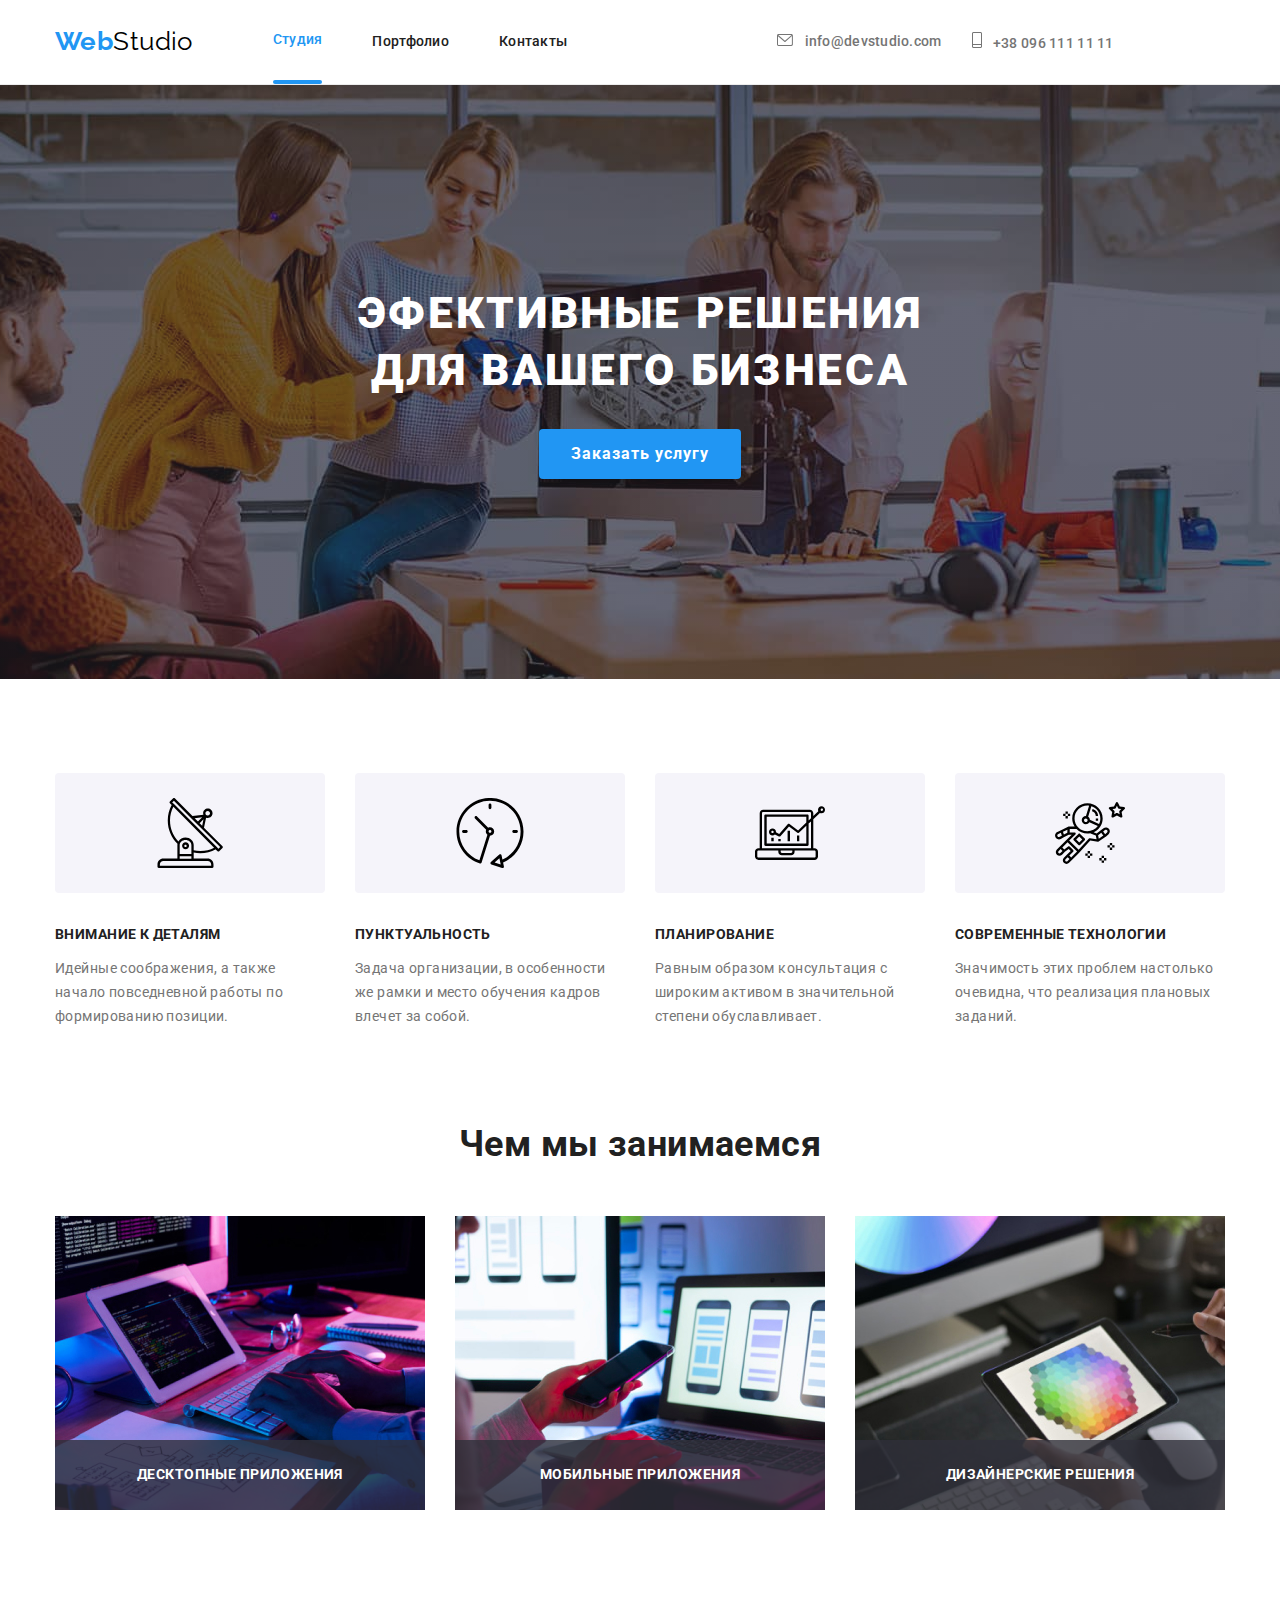
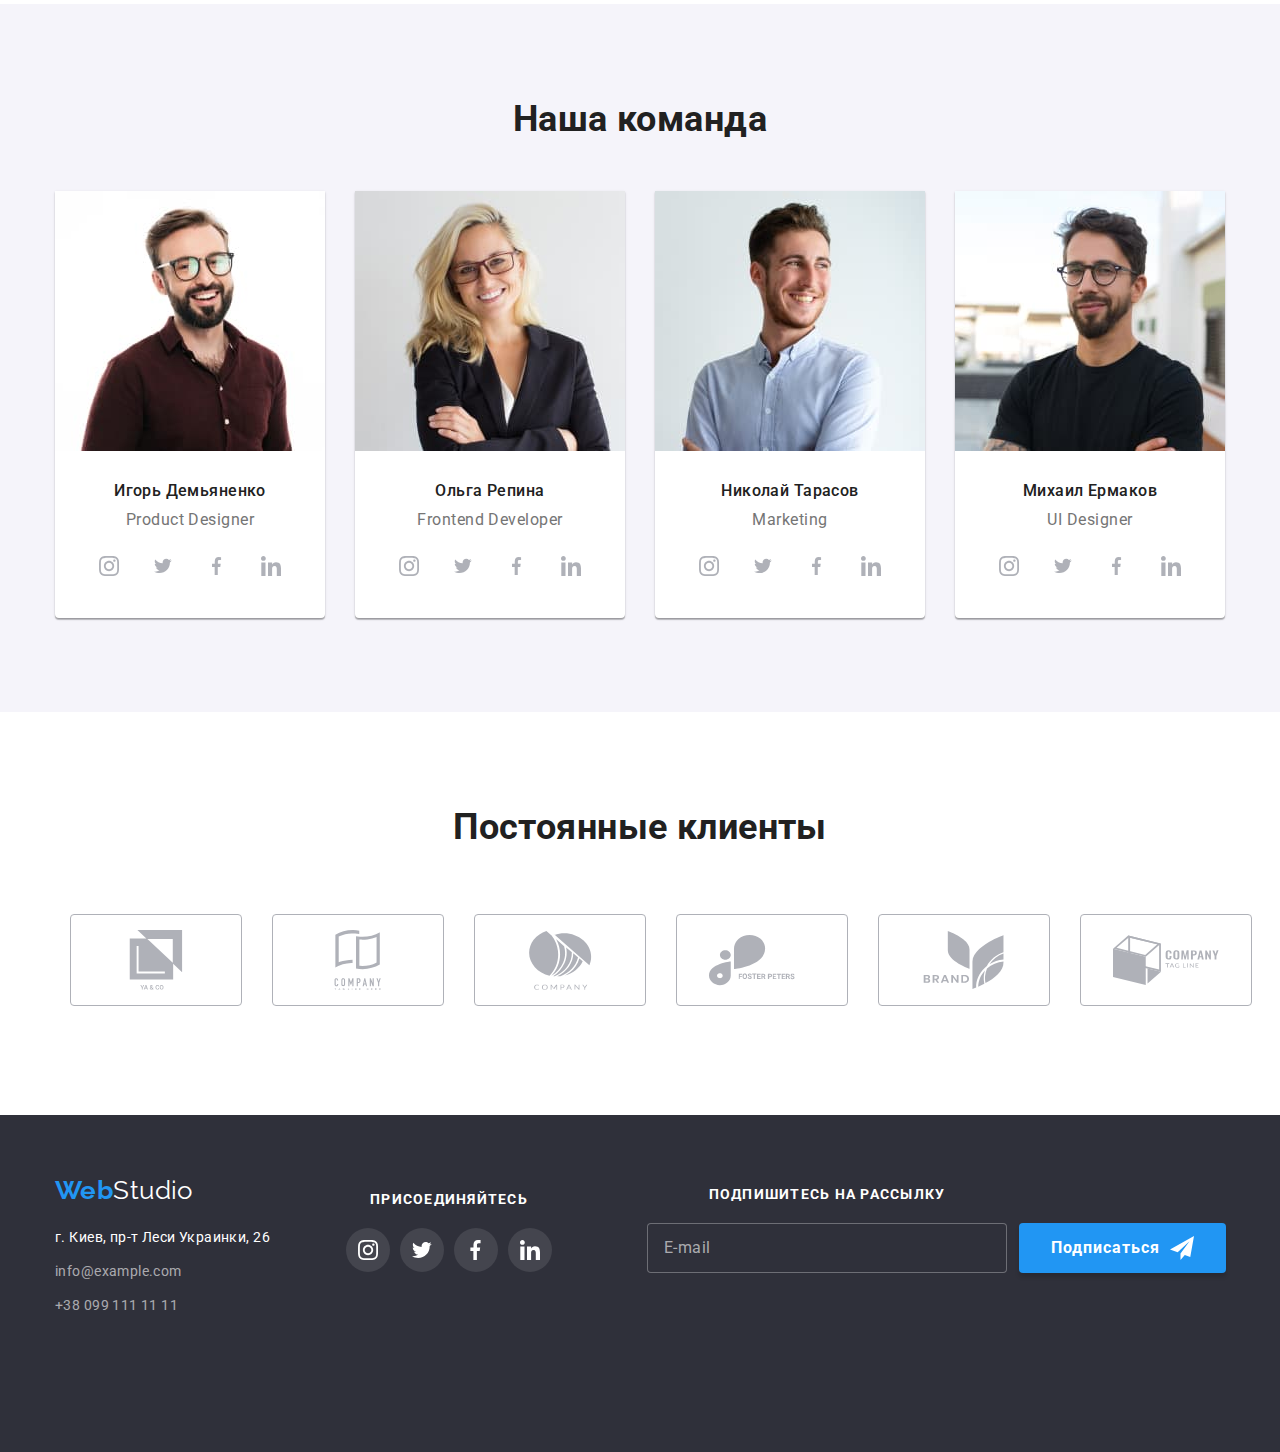
==== commit 5d2bae1b: "add some chenche" ====
--- a/index.html
+++ b/index.html
@@ -266,8 +266,7 @@
 
                     <li class="cart">
                         <picture>
-                            <source srcset="./images/our-team/igor-270.jpg 1x, ./images/our-team/igor-270@2x.jpg 2x"
-                                media="(min-width: 1200px)" />
+                            <source srcset="./images/our-team/igor-270.jpg 1x, ./images/our-team/igor-270@2x.jpg 2x" />
                             <img src="./images/our-team/igor-270.jpg" alt="Маркетолог Николай" width="270"
                                 class="photo">
 
@@ -321,7 +320,7 @@
                         <picture>
                             <source srcset="./images/our-team/olga-270.jpg 1x, ./images/our-team/olga-270@2x.jpg 2x"
                                 media="(min-width: 1200px)" />
-                            <img src="./images/our-team/olga.jpg" alt="Розработчик Ольга" width="270" class="photo">
+                            <img src="./images/our-team/olga-270.jpg" alt="Розработчик Ольга" width="270" class="photo">
                         </picture>
 
                         <div class="cart-bottom">
@@ -368,9 +367,9 @@
 
                         <picture>
                             <source
-                                srcset="./images/our-team/nikolay-270.jpg 1x, ./images/our-team/nikolay-270@2x.jpg 2x"
-                                media="(min-width: 1200px)" />
-                            <img src="./images/our-team/Nikolai.jpg" alt="Маркетолог Николай" width="270" class="photo">
+                                srcset="./images/our-team/nikolay-270.jpg 1x, ./images/our-team/nikolay-270@2x.jpg 2x" />
+                            <img src="./images/our-team/nikolay-270.jpg" alt="Маркетолог Николай" width="270"
+                                class="photo">
 
                         </picture>
 
@@ -416,9 +415,9 @@
                     <li class="cart">
                         <picture>
                             <source
-                                srcset="./images/our-team/mykhail-270.jpg 1x, ./images/our-team/mykhail-270@2x.jpg 2x"
-                                media="(min-width: 1200px)" />
-                            <img src="./images/our-team/Mihail.jpg" alt="Ul Дизайнер Михаил" width="270" class="photo">
+                                srcset="./images/our-team/mykhail-270.jpg 1x, ./images/our-team/mykhail-270@2x.jpg 2x" />
+                            <img src="./images/our-team/mykhail-270.jpg" alt="Ul Дизайнер Михаил" width="270"
+                                class="photo">
 
                         </picture>
 
--- a/css/main.min.css
+++ b/css/main.min.css
@@ -1 +1 @@
-/*! modern-normalize v1.1.0 | MIT License | https://github.com/sindresorhus/modern-normalize */*,::after,::before{-webkit-box-sizing:border-box;box-sizing:border-box}html{-moz-tab-size:4;-o-tab-size:4;tab-size:4}html{line-height:1.15;-webkit-text-size-adjust:100%}body{margin:0}body{font-family:system-ui,-apple-system,"Segoe UI",Roboto,Helvetica,Arial,sans-serif,"Apple Color Emoji","Segoe UI Emoji"}hr{height:0;color:inherit}abbr[title]{-webkit-text-decoration:underline dotted;text-decoration:underline dotted}b,strong{font-weight:bolder}code,kbd,pre,samp{font-family:ui-monospace,SFMono-Regular,Consolas,"Liberation Mono",Menlo,monospace;font-size:1em}small{font-size:80%}sub,sup{font-size:75%;line-height:0;position:relative;vertical-align:baseline}sub{bottom:-0.25em}sup{top:-0.5em}table{text-indent:0;border-color:inherit}button,input,optgroup,select,textarea{font-family:inherit;font-size:100%;line-height:1.15;margin:0}button,select{text-transform:none}[type=button],[type=reset],[type=submit],button{-webkit-appearance:button}::-moz-focus-inner{border-style:none;padding:0}:-moz-focusring{outline:1px dotted ButtonText}:-moz-ui-invalid{box-shadow:none}legend{padding:0}progress{vertical-align:baseline}::-webkit-inner-spin-button,::-webkit-outer-spin-button{height:auto}[type=search]{-webkit-appearance:textfield;outline-offset:-2px}::-webkit-search-decoration{-webkit-appearance:none}::-webkit-file-upload-button{-webkit-appearance:button;font:inherit}summary{display:list-item}body{color:#757575;font-family:"Roboto",Helvetica;font-size:14px;letter-spacing:.03em;margin:0}a{text-decoration:none;outline:none}h1,h2,h4,h5{margin-top:0;margin-bottom:0}p{margin-bottom:0;margin-top:0}ul{padding:0;margin:0;margin-top:0;margin-bottom:0;list-style:none}img{display:block;max-width:100%;height:auto}.container{max-width:480px;margin-left:auto;margin-right:auto;padding-left:15px;padding-right:15px}@media screen and (min-width: 768px){.container{max-width:768px}}@media screen and (min-width: 1200px){.container{max-width:1200px}}.hidden{position:absolute;width:1px;height:1px;margin:-1px;border:0;padding:0;white-space:nowrap;-webkit-clip-path:inset(100%);clip-path:inset(100%);clip:rect(0 0 0 0);overflow:hidden}.backdown__bottom{background:#f5f4fa;padding-bottom:94px}.backdown__top{padding-top:94px}.header{border-bottom:1px solid #ececec}.logo{display:block;display:-webkit-box;display:-ms-flexbox;display:flex;font-weight:400;font-size:26px;line-height:31px}@media screen and (min-width: 768px){.auth-naw{-webkit-box-pack:start;-ms-flex-pack:start;justify-content:start}}.auth-naw__link{color:#757575}.studio{color:#fff}.auth-naw__svg{fill:currentColor}@media screen and (min-width: 768px){.auth-naw__svg{margin-right:8px}}.link{display:block;margin-top:0px;margin-bottom:0px;font-weight:500;line-height:1.14;letter-spacing:.02em;-webkit-transition:color 250ms cubic-bezier(0.4, 0, 0.2, 1);transition:color 250ms cubic-bezier(0.4, 0, 0.2, 1)}.link:hover,.link:focus{color:#2196f3}.auth-naw__link{text-decoration:none;outline:none}.logo{-webkit-box-align:center;-ms-flex-align:center;align-items:center;color:#fff;font-family:"Raleway",sans-serif;color:#000}@media screen and (max-width: 1199px){.logo{margin-right:80px}}@media screen and (min-width: 1200px){.logo{margin-right:92px}}.logo-web{color:#2196f3;font-weight:700}@media screen and (min-width: 768px){.navigation{display:-webkit-box;display:-ms-flexbox;display:flex;-webkit-box-align:center;-ms-flex-align:center;align-items:center}}@media screen and (min-width: 768px){.site-naw{display:-webkit-box;display:-ms-flexbox;display:flex;-webkit-box-align:center;-ms-flex-align:center;align-items:center;color:#212121;padding-left:0}}@media screen and (min-width: 1200px){.site-naw{margin-right:150px}}@media screen and (min-width: 768px){.site-naw__item{margin-right:50px;position:relative}.site-naw__item:last-child{margin-right:0}}.site-naw_link{color:currentColor}@media screen and (min-width: 768px){.site-naw_link{padding-top:32px;padding-bottom:32px}}.main-naw{display:-webkit-box;display:-ms-flexbox;display:flex;-webkit-box-align:center;-ms-flex-align:center;align-items:center}@media screen and (max-width: 767px){.main-naw{-webkit-box-pack:justify;-ms-flex-pack:justify;justify-content:space-between}}@media screen and (min-width: 768px){.auth-naw__item{margin-bottom:10px}.auth-naw__item:last-child{margin-bottom:0}}@media screen and (max-width: 767px){.auth-naw__item{margin-bottom:10px}}@media screen and (min-width: 1200px){.auth-naw__item{margin-right:30px;margin-bottom:0}}.icon-company{display:none}@media screen and (min-width: 768px){.icon-company{display:inline-block}}.current{color:#2196f3}@media screen and (min-width: 768px){.current::after{content:" ";display:block;border-radius:4px;width:100%;height:4px;color:#2196f3;background-color:#2196f3}}.burger__menu{z-index:5}@media screen and (max-width: 767px){.burger__menu.is-open{opacity:1;pointer-events:fill}}@media screen and (max-width: 767px){.burger__menu{display:-webkit-box;display:-ms-flexbox;display:flex;-webkit-box-orient:vertical;-webkit-box-direction:normal;-ms-flex-flow:column;flex-flow:column;-webkit-box-pack:justify;-ms-flex-pack:justify;justify-content:space-between;opacity:0;pointer-events:none;top:0;bottom:0;left:0;right:0;padding:30px;position:absolute;background-color:#fff;-webkit-transition:opacity 250ms linear,background-color 250ms linear;transition:opacity 250ms linear,background-color 250ms linear}}@media screen and (min-width: 768px){.burger__menu{display:-webkit-box;display:-ms-flexbox;display:flex;-webkit-box-align:center;-ms-flex-align:center;align-items:center;padding-left:0}}.burger__menu_button{z-index:10}@media screen and (min-width: 768px){.burger__menu_button{display:none}}@media screen and (max-width: 767px){.burger__menu_button{display:-webkit-inline-box;display:-ms-inline-flexbox;display:inline-flex;display:inline-block;fill:#212121;width:40px;height:40px;padding:0;margin:0;margin-right:15px;max-width:40px;max-height:40px;border:none;background-color:rgba(0,0,0,0);-webkit-transition:fill 300ms cubic-bezier(0.4, 0, 0.2, 1);transition:fill 300ms cubic-bezier(0.4, 0, 0.2, 1)}.burger__menu_button:hover{fill:#2196f3}.burger__menu_button .burger__menu__icon--menu{opacity:0}.burger__menu_button.is-open .burger__menu__icon--menu{opacity:1}.burger__menu_button.is-open .burger__menu__icon--close{opacity:0}}.site-naw{color:#212121;font-weight:500}@media screen and (max-width: 767px){.site-naw{font-size:40px;line-height:1.175;letter-spacing:.02em}}@media screen and (max-width: 767px){.site-naw__item{margin-bottom:35px}.site-naw__item:last-child{margin-bottom:0}}.auth-naw{letter-spacing:.02em}@media screen and (max-width: 767px){.auth-naw{display:-webkit-box;display:-ms-flexbox;display:flex;-webkit-box-orient:vertical;-webkit-box-direction:reverse;-ms-flex-direction:column-reverse;flex-direction:column-reverse;font-weight:500;font-size:34px;line-height:40px}}@media screen and (min-width: 768px){.auth-naw{margin-left:60px}}@media screen and (min-width: 1200px){.auth-naw{display:-webkit-box;display:-ms-flexbox;display:flex;-webkit-box-align:center;-ms-flex-align:center;align-items:center}}@media screen and (max-width: 767px){.auth-naw__link--tell{color:#2196f3}}.auth-naw__link--size{color:#757575;letter-spacing:.02em}@media screen and (max-width: 767px){.auth-naw__link--size{font-weight:500;font-size:24px;line-height:28px}}@media screen and (max-width: 767px){.socia__list{display:-webkit-box;display:-ms-flexbox;display:flex;-webkit-box-pack:start;-ms-flex-pack:start;justify-content:flex-start;font-weight:500;font-size:18px;line-height:1.2222;letter-spacing:.02em}}@media screen and (min-width: 768px){.socia__list{display:none}}@media screen and (max-width: 767px){.social__item{border-right:1px solid rgba(33,33,33,.2);padding-right:10px;padding-left:10px;color:#2196f3}.social__item:last-child{padding-right:0;border:none}.social__item:first-child{padding-left:0}}.section-hero{background-color:#2f303a;background-image:-webkit-gradient(linear, left top, right top, from(rgba(47, 48, 58, 0.4)), to(rgba(47, 48, 58, 0.4))),url(../images/mobile/mobile-hero-img/hero-mobile.jpg);background-image:linear-gradient(to right, rgba(47, 48, 58, 0.4), rgba(47, 48, 58, 0.4)),url(../images/mobile/mobile-hero-img/hero-mobile.jpg);background-repeat:no-repeat;background-position:center;margin-right:auto;margin-left:auto;padding-top:120px;padding-bottom:120px}@media screen and (min-width: 768px){.section-hero{background-image:-webkit-gradient(linear, left top, right top, from(rgba(47, 48, 58, 0.4)), to(rgba(47, 48, 58, 0.4))),url(../images/tablet/hero/hero-tablet.jpg);background-image:linear-gradient(to right, rgba(47, 48, 58, 0.4), rgba(47, 48, 58, 0.4)),url(../images/tablet/hero/hero-tablet.jpg);padding-top:120px;padding-bottom:120px}}@media screen and (min-width: 1200px){.section-hero{background-image:-webkit-gradient(linear, left top, right top, from(rgba(47, 48, 58, 0.4)), to(rgba(47, 48, 58, 0.4))),url(../images/hero-bg.jpg);background-image:linear-gradient(to right, rgba(47, 48, 58, 0.4), rgba(47, 48, 58, 0.4)),url(../images/hero-bg.jpg);padding-top:200px;padding-bottom:200px}}.section-hero__title{margin-top:0px;margin-bottom:30px;color:#fff;text-align:center;font-weight:900;font-size:26px;line-height:1.6153;letter-spacing:.06em}@media screen and (min-width: 1200px){.section-hero__title{font-size:44px;line-height:1.3}}.button{font-family:"Roboto";background-color:#2196f3;color:#fff;border:none;font-weight:700;min-width:200px;min-height:50px;font-size:16px;line-height:1.8;letter-spacing:.06em;padding:10px 32px;margin-right:auto;margin-left:auto;-webkit-box-shadow:0px 4px 4px rgba(0,0,0,.15);box-shadow:0px 4px 4px rgba(0,0,0,.15);border-radius:4px;display:block;background-color:#2196f3;-webkit-transition:background-color 250ms cubic-bezier(0.4, 0, 0.2, 1);transition:background-color 250ms cubic-bezier(0.4, 0, 0.2, 1)}.button:hover,.button:focus{background-color:#188ce8}.backdrop{position:fixed;display:inline-block;top:0;left:0;bottom:0;right:0;background-color:rgba(0,0,0,.2);z-index:10;-webkit-transition:opacity 250ms cubic-bezier(0.4, 0, 0.2, 1);transition:opacity 250ms cubic-bezier(0.4, 0, 0.2, 1)}.is-hidden{opacity:0;pointer-events:none}.modal{position:absolute;padding:0;top:50%;left:50%;padding-top:40px;padding-left:40px;padding-bottom:40px;padding-right:40px;width:450px;-webkit-transform:translate(-50%, -50%);transform:translate(-50%, -50%);background-color:#fff;border-radius:4px;-webkit-transition:background-color 250ms cubic-bezier(0.4, 0, 0.2, 1);transition:background-color 250ms cubic-bezier(0.4, 0, 0.2, 1);z-index:20}@media screen and (min-width: 1200px){.modal{min-width:530px;min-height:580px}}.btn-modal{position:absolute;top:8px;right:8px;display:-webkit-box;display:-ms-flexbox;display:flex;-webkit-box-pack:center;-ms-flex-pack:center;justify-content:center;-webkit-box-align:center;-ms-flex-align:center;align-items:center;width:30px;height:30px;padding:0;background:#fff;border-radius:50%;border:1px solid rgba(0,0,0,.1)}.btn-modal__close{display:block;width:11px;height:11px;fill:#000;-webkit-transition:fill 250ms cubic-bezier(0.4, 0, 0.2, 1);transition:fill 250ms cubic-bezier(0.4, 0, 0.2, 1)}.btn-modal__close:hover{fill:#2196f3}.modal-title{font-weight:700;font-size:20px;line-height:1.5;text-align:center;letter-spacing:.03em;color:#212121;margin-top:0;margin-bottom:12px}@media screen and (min-width: 1200px){.modal-title{font-size:20px;line-height:1.15}}.form-field{position:relative;display:-webkit-box;display:-ms-flexbox;display:flex;-webkit-box-orient:vertical;-webkit-box-direction:normal;-ms-flex-direction:column;flex-direction:column}.form-field__title{display:inline-block;margin-bottom:4px}.label{margin-bottom:10px}textarea{font-family:"Roboto";font-style:normal;font-weight:400;font-size:14px;line-height:1.71428;letter-spacing:.03em}.form-field__icon{position:absolute;bottom:46%;left:14px;display:block;fill:#000;width:18px;height:18px;-webkit-transform:translate(0, 60%);transform:translate(0, 60%);-webkit-transition:fill 250ms cubic-bezier(0.4, 0, 0.2, 1);transition:fill 250ms cubic-bezier(0.4, 0, 0.2, 1)}.form-field__svg{width:18px;height:18px}.form-field__text{border:1px solid rgba(33,33,33,.2);border-radius:4px;padding:0;padding-left:42px;width:100%;min-height:40px;-webkit-transition:border 250ms cubic-bezier(0.4, 0, 0.2, 1),fill 250ms cubic-bezier(0.4, 0, 0.2, 1);transition:border 250ms cubic-bezier(0.4, 0, 0.2, 1),fill 250ms cubic-bezier(0.4, 0, 0.2, 1)}.form-field__text:focus{border:1px solid #2196f3;border-radius:4px;outline:none}.form-field__text:focus+.form-field__icon{fill:#2196f3}.form-field textarea{display:block;resize:none;border:1px solid rgba(33,33,33,.2);border-radius:4px;padding-left:16px;padding-top:12px;max-width:488px;max-height:120px;outline:none;-webkit-transition:border 250ms cubic-bezier(0.4, 0, 0.2, 1);transition:border 250ms cubic-bezier(0.4, 0, 0.2, 1)}.textarea:focus{border:1px solid #2196f3}.textarea-margin{margin-bottom:20px}.checkbox>input[type=checkbox]{margin-right:5px}.checkbox a{font-style:normal;margin-left:2px;-webkit-text-decoration-line:underline;text-decoration-line:underline;color:#2196f3}.checkbox__input:checked+.checkbox__span{-webkit-box-sizing:border-box;box-sizing:border-box;background-image:url(../images/icon.svg/sprite.svg/check-white.svg);background-repeat:no-repeat;background-size:contain;background-position:top 1px left 0;background-color:#2196f3;border:#2196f3;border:1px solid #2196f3;border-radius:2px;margin-right:7px}.checkbox__span{display:inline-block;border:2px solid #212121;border-radius:1px;width:16px;height:15px;margin-right:7px}input[type=checkbox]{position:absolute;width:1px;height:1px;margin:-1px;border:0;padding:0;white-space:nowrap;-webkit-clip-path:inset(100%);clip-path:inset(100%);clip:rect(0 0 0 0);overflow:hidden}.checkbox__label{display:-webkit-box;display:-ms-flexbox;display:flex;-webkit-box-pack:center;-ms-flex-pack:center;justify-content:center;margin-bottom:30px;font-size:12px;line-height:1.16}@media screen and (min-width: 1200px){.checkbox__label{font-size:14px;line-height:1.71}}.cheacked{width:16px;height:15px}.checked-icon{-moz-appearance:none;appearance:none;-webkit-appearance:none}.section-title{color:#212121;font-weight:700;font-size:36px;line-height:1.2;text-align:center;margin-bottom:50px}.title{color:#212121;font-weight:700;font-size:14px;line-height:1.7;margin-top:30px;margin-bottom:10px}.trait-text{font-size:14px;line-height:1.7;letter-spacing:.03em}.features{padding-top:0;padding-bottom:0;text-align:center}.trait__thumb{display:-webkit-box;display:-ms-flexbox;display:flex;-webkit-box-align:center;-ms-flex-align:center;align-items:center;-webkit-box-pack:center;-ms-flex-pack:center;justify-content:center;max-width:450px;height:120px;background-color:#f5f4fa;border-radius:4px}.trait__title{text-align:center}@media screen and (min-width: 768px){.trait__title{text-align:start}}.section-style{background:#fff;padding-bottom:94px}.what-we-do{display:-webkit-box;display:-ms-flexbox;display:flex}@media screen and (max-width: 1199px){.what-we-do--section{display:none}}.item-tumb{position:relative}.item-text{position:absolute;display:-webkit-box;display:-ms-flexbox;display:flex;-ms-flex-line-pack:center;align-content:center;-webkit-box-pack:center;-ms-flex-pack:center;justify-content:center;-webkit-box-align:center;-ms-flex-align:center;align-items:center;bottom:0;width:100%;height:70px;color:#fff;background-color:rgba(47,48,58,.8);font-weight:700;font-size:14px;line-height:1.2;letter-spacing:.03em;text-transform:uppercase}@media screen and (max-width: 767px){.trait__item{max-width:450px;margin-bottom:30px}}@media screen and (min-width: 768px){.trait__item{width:calc((100% - 60px)/2);max-width:450px;margin:15px}}@media screen and (min-width: 1200px){.trait__item{width:370px;margin:0;margin-right:30px}.trait__item:last-child{margin-right:0}}@media screen and (min-width: 768px){.trait{display:-webkit-box;display:-ms-flexbox;display:flex}}@media screen and (max-width: 1199px){.trait{-ms-flex-wrap:wrap;flex-wrap:wrap;margin:-15px}}.photo{width:100%;margin-bottom:0}.title-team{font-weight:500;font-size:16px;line-height:1.2;color:#212121;text-align:center;margin-top:0;margin-bottom:10px}.text-team{font-size:16px;line-height:1.2;letter-spacing:.03em;text-align:center;margin-top:0;padding-bottom:15px}.section-style{background:#fff;padding-bottom:94px}.padding-none{padding-top:94px}.cart-bottom{padding-top:30px;padding-bottom:30px}@media screen and (min-width: 768px){.team__cart{display:-webkit-box;display:-ms-flexbox;display:flex;-ms-flex-wrap:wrap;flex-wrap:wrap}}@media screen and (min-width: 1199px){.team__cart{margin:-15px}}@media screen and (min-width: 1200px){.team__cart{-ms-flex-wrap:nowrap;flex-wrap:nowrap}}.cart{background:#fff;overflow:hidden;-webkit-box-shadow:0px 1px 3px rgba(0,0,0,.12),0px 1px 1px rgba(0,0,0,.14),0px 2px 1px rgba(0,0,0,.2);box-shadow:0px 1px 3px rgba(0,0,0,.12),0px 1px 1px rgba(0,0,0,.14),0px 2px 1px rgba(0,0,0,.2);border-radius:0px 0px 4px 4px}@media screen and (min-width: 768px){.cart{width:calc((100% - 60px)/2)}}@media screen and (max-width: 1199px){.cart{margin:15px}}@media screen and (min-width: 1200px){.cart{margin-right:30px}}.cart:nth-child(4n){margin-right:0}.text-box{text-align:center;min-width:150px;padding-top:30px;padding-bottom:30px;padding-right:60px;padding-left:60px}.list-team{display:-webkit-box;display:-ms-flexbox;display:flex;-webkit-box-pack:center;-ms-flex-pack:center;justify-content:center;margin-left:32px;margin-right:32px}.item-team{display:-webkit-box;display:-ms-flexbox;display:flex;-webkit-box-align:center;-ms-flex-align:center;align-items:center;text-align:center;-webkit-box-pack:center;-ms-flex-pack:center;justify-content:center;min-height:44px;min-width:44px;fill:currentColor;border-radius:50%}.item-team:not(:last-child){margin-right:10px;text-align:center}.link-team{-webkit-box-sizing:border-box;box-sizing:border-box;height:100%;width:100%;fill:#afb1b8;border-radius:50%;display:-webkit-box;display:-ms-flexbox;display:flex;-webkit-box-align:center;-ms-flex-align:center;align-items:center;-webkit-box-pack:center;-ms-flex-pack:center;justify-content:center;-webkit-transition:background-color 250ms cubic-bezier(0.4, 0, 0.2, 1),fill 250ms cubic-bezier(0.4, 0, 0.2, 1);transition:background-color 250ms cubic-bezier(0.4, 0, 0.2, 1),fill 250ms cubic-bezier(0.4, 0, 0.2, 1)}.link-team:hover,.link-team:focus{fill:#fff;background-color:#2196f3}.team{background:#f5f4fa;padding-top:94px;padding-bottom:94px}.partner{padding-top:94px}@media screen and (max-width: 1199px){.list-partner{display:-webkit-box;display:-ms-flexbox;display:flex;-ms-flex-wrap:wrap;flex-wrap:wrap;-webkit-box-pack:center;-ms-flex-pack:center;justify-content:center;margin:-15px}}@media screen and (max-width: 1200px){.list-partner{-webkit-box-pack:center;-ms-flex-pack:center;justify-content:center}}@media screen and (min-width: 768px){.list-partner{display:-webkit-box;display:-ms-flexbox;display:flex}}.item-partner{margin:15px}@media screen and (min-width: 768px){.item-partner{width:calc((100% - 270px)/3);margin:15px}}@media screen and (min-width: 1200px){.item-partner{width:175px;height:92px}}.link-partner{width:100%;height:100%;display:-webkit-box;display:-ms-flexbox;display:flex;-webkit-box-align:center;-ms-flex-align:center;align-items:center;-webkit-box-pack:center;-ms-flex-pack:center;justify-content:center;-ms-flex-line-pack:center;align-content:center;padding-top:16px;padding-bottom:16px;border:1px solid #afb1b8;border-radius:4px;-webkit-transition:all .3s ease 0s;transition:all .3s ease 0s;color:#afb1b8;fill:#afb1b8;-webkit-transition:fill 250ms cubic-bezier(0.4, 0, 0.2, 1),border-color 250ms cubic-bezier(0.4, 0, 0.2, 1);transition:fill 250ms cubic-bezier(0.4, 0, 0.2, 1),border-color 250ms cubic-bezier(0.4, 0, 0.2, 1)}@media screen and (min-width: 768px){.link-partner{padding-top:16px;padding-right:32px;padding-bottom:16px;padding-left:32px}}.link-partner:hover,.link-partner:focus{fill:#2196f3;border-color:#2196f3}.footer{background-color:#2f303a;font-style:normal;padding-top:60px;padding-bottom:60px}@media screen and (min-width: 768px){.tablet__wraper{display:-webkit-box;display:-ms-flexbox;display:flex;-ms-flex-pack:distribute;justify-content:space-around;margin-bottom:60px}}.logo-margin-bottom{-webkit-box-pack:center;-ms-flex-pack:center;justify-content:center;margin-bottom:20px}@media screen and (min-width: 1200px){.logo-margin-bottom{-webkit-box-pack:start;-ms-flex-pack:start;justify-content:start}}.studio{color:#fff}.address{font-size:normal}.list{padding-left:0}a[href="https://goo.gl/maps/727tqZzBJjCVUAbq7"]{color:#fff;font-weight:400;font-style:normal}@media screen and (min-width: 1200px){a[href="https://goo.gl/maps/727tqZzBJjCVUAbq7"]{font-size:14px;line-height:1.7}}.footer-adrs{margin-bottom:10px}.footer-adrs:nth-child(3n){padding-bottom:0%}.footer-link{font-style:normal;font-weight:400;font-size:14px;line-height:1.7;font-style:normal;color:rgba(255,255,255,.6)}.list .footer-adrs:last-child{margin-bottom:0}.list-connect{display:-webkit-box;display:-ms-flexbox;display:flex;-webkit-box-pack:center;-ms-flex-pack:center;justify-content:center}.title-footer{text-align:center;margin-bottom:20px;font-weight:700;font-size:14px;line-height:1.14;letter-spacing:.09em;text-transform:uppercase;color:#fff}.footer-social{margin-top:17px;margin-bottom:60px}.link-connect{display:-webkit-box;display:-ms-flexbox;display:flex;text-align:center;-webkit-box-pack:center;-ms-flex-pack:center;justify-content:center;-webkit-box-align:center;-ms-flex-align:center;align-items:center;-webkit-box-sizing:border-box;box-sizing:border-box;width:44px;height:44px;border-radius:50%;fill:#fff;-webkit-transition:background-color 250ms cubic-bezier(0.4, 0, 0.2, 1),fill 250ms cubic-bezier(0.4, 0, 0.2, 1),-webkit-box-shadow 250ms cubic-bezier(0.4, 0, 0.2, 1);transition:background-color 250ms cubic-bezier(0.4, 0, 0.2, 1),fill 250ms cubic-bezier(0.4, 0, 0.2, 1),-webkit-box-shadow 250ms cubic-bezier(0.4, 0, 0.2, 1);transition:background-color 250ms cubic-bezier(0.4, 0, 0.2, 1),fill 250ms cubic-bezier(0.4, 0, 0.2, 1),box-shadow 250ms cubic-bezier(0.4, 0, 0.2, 1);transition:background-color 250ms cubic-bezier(0.4, 0, 0.2, 1),fill 250ms cubic-bezier(0.4, 0, 0.2, 1),box-shadow 250ms cubic-bezier(0.4, 0, 0.2, 1),-webkit-box-shadow 250ms cubic-bezier(0.4, 0, 0.2, 1)}@media screen and (min-width: 1200px){.link-connect{min-width:100%;min-height:100%}}.link-connect:hover,.link-connect:focus{background-color:#2196f3;fill:#fff;-webkit-box-shadow:0px 4px 4px rgba(0,0,0,.25);box-shadow:0px 4px 4px rgba(0,0,0,.25)}.item-connect{display:-webkit-box;display:-ms-flexbox;display:flex;text-align:center;-webkit-box-pack:center;-ms-flex-pack:center;justify-content:center;-webkit-box-align:center;-ms-flex-align:center;align-items:center;max-width:44px;height:44px;border-radius:50%;background-color:rgba(255,255,255,.1);width:calc((100% - 30px)/4)}@media screen and (min-width: 1200px){.item-connect{min-width:44px;min-height:44px}}.item-connect:not(:last-child){margin-right:10px;text-align:center}.footer-container{padding:0;margin:0;text-align:center;-webkit-box-pack:center;-ms-flex-pack:center;justify-content:center}@media screen and (min-width: 1200px){.footer-container{text-align:start;min-width:231px;margin-right:60px}}@media screen and (min-width: 1200px){.footer-flex{display:-webkit-box;display:-ms-flexbox;display:flex;-webkit-box-pack:start;-ms-flex-pack:start;justify-content:flex-start;-webkit-box-align:baseline;-ms-flex-align:baseline;align-items:baseline}}@media screen and (min-width: 1200px){.sing-in{display:-webkit-box;display:-ms-flexbox;display:flex;-webkit-box-align:center;-ms-flex-align:center;align-items:center;-webkit-box-pack:center;-ms-flex-pack:center;justify-content:center;margin-left:95px;margin-right:auto}}.sing-in__label{display:-webkit-box;display:-ms-flexbox;display:flex;-webkit-box-orient:vertical;-webkit-box-direction:normal;-ms-flex-direction:column;flex-direction:column;margin:0;margin-bottom:20px;color:#fff}@media screen and (min-width: 768px){.sing-in__label{-webkit-box-pack:center;-ms-flex-pack:center;justify-content:center}}@media screen and (min-width: 1200px){.sing-in__label{margin-right:12px}}.sing-in__text{display:inline-block;margin:0;margin-bottom:20px;margin-left:auto;margin-right:auto}.sing-in__input::-webkit-input-placeholder{font-size:16px;line-height:1.25;-webkit-box-align:center;align-items:center;letter-spacing:.03em;color:rgba(255,255,255,.6)}.sing-in__input::-moz-placeholder{font-size:16px;line-height:1.25;align-items:center;letter-spacing:.03em;color:rgba(255,255,255,.6)}.sing-in__input:-ms-input-placeholder{font-size:16px;line-height:1.25;-ms-flex-align:center;align-items:center;letter-spacing:.03em;color:rgba(255,255,255,.6)}.sing-in__input::-ms-input-placeholder{font-size:16px;line-height:1.25;-ms-flex-align:center;align-items:center;letter-spacing:.03em;color:rgba(255,255,255,.6)}.sing-in__input::placeholder{font-size:16px;line-height:1.25;-webkit-box-align:center;-ms-flex-align:center;align-items:center;letter-spacing:.03em;color:rgba(255,255,255,.6)}.sing-in__input{display:block;background-color:#2f303a;color:#fff;border:1px solid rgba(255,255,255,.3);border-radius:4px;width:100%;min-height:50px;padding-left:16px}@media screen and (min-width: 768px){.sing-in__input{width:450px;margin-left:auto;margin-right:auto}}@media screen and (min-width: 1200px){.sing-in__input{width:360px;min-height:50px}}.sing-in__button{display:-webkit-box;display:-ms-flexbox;display:flex;-webkit-box-pack:center;-ms-flex-pack:center;justify-content:center;-webkit-box-align:center;-ms-flex-align:center;align-items:center;text-align:center;text-align:center;fill:#fff;font-style:normal;font-weight:700;font-size:16px;line-height:1.875;letter-spacing:.06em}@media screen and (min-width: 1200px){.sing-in__button{margin-top:16px}}.sing-in__icon{margin-left:10px}.section-portfolio{margin-top:60px;margin-bottom:60px}@media screen and (min-width: 1200px){.section-portfolio{margin-top:94px;margin-bottom:94px}}.port-title{font-weight:700;color:#212121;font-size:18px;line-height:2;letter-spacing:.06em;text-align:inherit;margin-bottom:5px;margin-top:0;margin-bottom:0}.port-text{font-size:16px;line-height:1.8;text-align:inherit;color:#757575;margin-top:0}.title-text-padding{padding-top:20px;padding-bottom:20px;padding-left:24px;padding-right:24px}.port-button{font-family:"Roboto",Helvetica;font-weight:500;font-size:16px;line-height:26px;text-align:center;border-radius:4px;color:#212121;background:#f5f4fa;border:none;min-width:73px;height:38px;padding:6px 22px;border-radius:4px;-webkit-transition:background-color 250ms cubic-bezier(0.4, 0, 0.2, 1),color 250ms cubic-bezier(0.4, 0, 0.2, 1),-webkit-box-shadow 250ms cubic-bezier(0.4, 0, 0.2, 1);transition:background-color 250ms cubic-bezier(0.4, 0, 0.2, 1),color 250ms cubic-bezier(0.4, 0, 0.2, 1),-webkit-box-shadow 250ms cubic-bezier(0.4, 0, 0.2, 1);transition:background-color 250ms cubic-bezier(0.4, 0, 0.2, 1),box-shadow 250ms cubic-bezier(0.4, 0, 0.2, 1),color 250ms cubic-bezier(0.4, 0, 0.2, 1);transition:background-color 250ms cubic-bezier(0.4, 0, 0.2, 1),box-shadow 250ms cubic-bezier(0.4, 0, 0.2, 1),color 250ms cubic-bezier(0.4, 0, 0.2, 1),-webkit-box-shadow 250ms cubic-bezier(0.4, 0, 0.2, 1)}.port-button:hover,.port-button:focus{color:#fff;background-color:#2196f3;-webkit-box-shadow:0px 3px 1px rgba(0,0,0,.1),0px 1px 2px rgba(0,0,0,.08),0px 2px 2px rgba(0,0,0,.12);box-shadow:0px 3px 1px rgba(0,0,0,.1),0px 1px 2px rgba(0,0,0,.08),0px 2px 2px rgba(0,0,0,.12)}.buttons-list{display:-webkit-box;display:-ms-flexbox;display:flex;-webkit-box-pack:center;-ms-flex-pack:center;justify-content:center;margin-bottom:40px}@media screen and (max-width: 767px){.buttons-list{-ms-flex-wrap:wrap;flex-wrap:wrap;-webkit-box-pack:start;-ms-flex-pack:start;justify-content:start}}@media screen and (min-width: 768px){.buttons-list{margin-bottom:50px}}.btn-list{margin-right:8px;-webkit-transition:background-color 250ms cubic-bezier(0.4, 0, 0.2, 1),color 250ms cubic-bezier(0.4, 0, 0.2, 1),-webkit-box-shadow 250ms cubic-bezier(0.4, 0, 0.2, 1);transition:background-color 250ms cubic-bezier(0.4, 0, 0.2, 1),color 250ms cubic-bezier(0.4, 0, 0.2, 1),-webkit-box-shadow 250ms cubic-bezier(0.4, 0, 0.2, 1);transition:background-color 250ms cubic-bezier(0.4, 0, 0.2, 1),box-shadow 250ms cubic-bezier(0.4, 0, 0.2, 1),color 250ms cubic-bezier(0.4, 0, 0.2, 1);transition:background-color 250ms cubic-bezier(0.4, 0, 0.2, 1),box-shadow 250ms cubic-bezier(0.4, 0, 0.2, 1),color 250ms cubic-bezier(0.4, 0, 0.2, 1),-webkit-box-shadow 250ms cubic-bezier(0.4, 0, 0.2, 1)}@media screen and (max-width: 767px){.btn-list:nth-child(-n+3){margin-bottom:15px}}.btn-list:last-child{margin-right:0}.card-galery{padding-left:0;z-index:5}@media screen and (min-width: 768px){.card-galery{-ms-flex-wrap:wrap;flex-wrap:wrap;display:-webkit-box;display:-ms-flexbox;display:flex;margin:-15px}}.card-img{width:100%}.cards-galery{display:block;border:1px solid #eee;margin:14px;-webkit-transition:-webkit-box-shadow 250ms cubic-bezier(0.4, 0, 0.2, 1);transition:-webkit-box-shadow 250ms cubic-bezier(0.4, 0, 0.2, 1);transition:box-shadow 250ms cubic-bezier(0.4, 0, 0.2, 1);transition:box-shadow 250ms cubic-bezier(0.4, 0, 0.2, 1), -webkit-box-shadow 250ms cubic-bezier(0.4, 0, 0.2, 1)}@media screen and (min-width: 768px){.cards-galery{width:calc((100% - 60px)/2)}}@media screen and (min-width: 1200px){.cards-galery{width:calc((100% - 90px)/3)}}.cards-galery:hover{-webkit-box-shadow:0px 1px 1px rgba(0,0,0,.12),0px 4px 4px rgba(0,0,0,.06),1px 4px 6px rgba(0,0,0,.16);box-shadow:0px 1px 1px rgba(0,0,0,.12),0px 4px 4px rgba(0,0,0,.06),1px 4px 6px rgba(0,0,0,.16)}.card-galery-body{font-size:18px;line-height:1.5555;letter-spacing:.03em;color:#fff}.card-galery-body:hover{-webkit-transition:background-color 250ms cubic-bezier(0.4, 0, 0.2, 1),-webkit-box-shadow 250ms cubic-bezier(0.4, 0, 0.2, 1);transition:background-color 250ms cubic-bezier(0.4, 0, 0.2, 1),-webkit-box-shadow 250ms cubic-bezier(0.4, 0, 0.2, 1);transition:background-color 250ms cubic-bezier(0.4, 0, 0.2, 1),box-shadow 250ms cubic-bezier(0.4, 0, 0.2, 1);transition:background-color 250ms cubic-bezier(0.4, 0, 0.2, 1),box-shadow 250ms cubic-bezier(0.4, 0, 0.2, 1),-webkit-box-shadow 250ms cubic-bezier(0.4, 0, 0.2, 1)}.card-galery-body:hover .card-galery-thumb{-webkit-transform:translateY(0);transform:translateY(0)}.card-galery-body:hover .wrepper-tumb::before{-webkit-transform:translateY(0);transform:translateY(0)}.wrepper-tumb{position:relative;overflow:hidden}.wrepper-tumb::before{display:inline-block;content:"";position:absolute;top:0;left:0;width:100%;height:100%;background-color:rgba(33,150,243,.9);-webkit-transform:translateY(101%);transform:translateY(101%);-webkit-transition:-webkit-transform 250ms cubic-bezier(0.4, 0, 0.2, 1);transition:-webkit-transform 250ms cubic-bezier(0.4, 0, 0.2, 1);transition:transform 250ms cubic-bezier(0.4, 0, 0.2, 1);transition:transform 250ms cubic-bezier(0.4, 0, 0.2, 1), -webkit-transform 250ms cubic-bezier(0.4, 0, 0.2, 1)}.card-galery-thumb{bottom:0;position:absolute;top:25%;left:10%;-webkit-transform:translateY(101%);transform:translateY(101%);-webkit-transition:-webkit-transform 250ms cubic-bezier(0.4, 0, 0.2, 1);transition:-webkit-transform 250ms cubic-bezier(0.4, 0, 0.2, 1);transition:transform 250ms cubic-bezier(0.4, 0, 0.2, 1);transition:transform 250ms cubic-bezier(0.4, 0, 0.2, 1), -webkit-transform 250ms cubic-bezier(0.4, 0, 0.2, 1)}/*# sourceMappingURL=main.min.css.map */+/*! modern-normalize v1.1.0 | MIT License | https://github.com/sindresorhus/modern-normalize */*,::after,::before{-webkit-box-sizing:border-box;box-sizing:border-box}html{-moz-tab-size:4;-o-tab-size:4;tab-size:4}html{line-height:1.15;-webkit-text-size-adjust:100%}body{margin:0}body{font-family:system-ui,-apple-system,"Segoe UI",Roboto,Helvetica,Arial,sans-serif,"Apple Color Emoji","Segoe UI Emoji"}hr{height:0;color:inherit}abbr[title]{-webkit-text-decoration:underline dotted;text-decoration:underline dotted}b,strong{font-weight:bolder}code,kbd,pre,samp{font-family:ui-monospace,SFMono-Regular,Consolas,"Liberation Mono",Menlo,monospace;font-size:1em}small{font-size:80%}sub,sup{font-size:75%;line-height:0;position:relative;vertical-align:baseline}sub{bottom:-0.25em}sup{top:-0.5em}table{text-indent:0;border-color:inherit}button,input,optgroup,select,textarea{font-family:inherit;font-size:100%;line-height:1.15;margin:0}button,select{text-transform:none}[type=button],[type=reset],[type=submit],button{-webkit-appearance:button}::-moz-focus-inner{border-style:none;padding:0}:-moz-focusring{outline:1px dotted ButtonText}:-moz-ui-invalid{box-shadow:none}legend{padding:0}progress{vertical-align:baseline}::-webkit-inner-spin-button,::-webkit-outer-spin-button{height:auto}[type=search]{-webkit-appearance:textfield;outline-offset:-2px}::-webkit-search-decoration{-webkit-appearance:none}::-webkit-file-upload-button{-webkit-appearance:button;font:inherit}summary{display:list-item}body{color:#757575;font-family:"Roboto",Helvetica;font-size:14px;letter-spacing:.03em;margin:0}a{text-decoration:none;outline:none}h1,h2,h4,h5{margin-top:0;margin-bottom:0}p{margin-bottom:0;margin-top:0}ul{padding:0;margin:0;margin-top:0;margin-bottom:0;list-style:none}img{display:block;max-width:100%;height:auto}.container{max-width:480px;margin-left:auto;margin-right:auto;padding-left:15px;padding-right:15px}@media screen and (min-width: 768px){.container{max-width:768px}}@media screen and (min-width: 1200px){.container{max-width:1200px}}.hidden{position:absolute;width:1px;height:1px;margin:-1px;border:0;padding:0;white-space:nowrap;-webkit-clip-path:inset(100%);clip-path:inset(100%);clip:rect(0 0 0 0);overflow:hidden}.backdown__bottom{background:#f5f4fa;padding-bottom:94px}.backdown__top{padding-top:94px}.header{border-bottom:1px solid #ececec}.logo{display:block;display:-webkit-box;display:-ms-flexbox;display:flex;font-weight:400;font-size:26px;line-height:31px}@media screen and (min-width: 768px){.auth-naw{-webkit-box-pack:start;-ms-flex-pack:start;justify-content:start}}.auth-naw__link{color:#757575}.studio{color:#fff}.auth-naw__svg{fill:currentColor}@media screen and (min-width: 768px){.auth-naw__svg{margin-right:8px}}.link{display:block;margin-top:0px;margin-bottom:0px;font-weight:500;line-height:1.14;letter-spacing:.02em;-webkit-transition:color 250ms cubic-bezier(0.4, 0, 0.2, 1);transition:color 250ms cubic-bezier(0.4, 0, 0.2, 1)}.link:hover,.link:focus{color:#2196f3}.auth-naw__link{text-decoration:none;outline:none}.logo{-webkit-box-align:center;-ms-flex-align:center;align-items:center;color:#fff;font-family:"Raleway",sans-serif;color:#000}@media screen and (min-width: 1200px){.logo{margin-right:92px;margin-right:80px}}.logo-web{color:#2196f3;font-weight:700}@media screen and (min-width: 768px){.navigation{display:-webkit-box;display:-ms-flexbox;display:flex;-webkit-box-align:center;-ms-flex-align:center;align-items:center}}@media screen and (min-width: 768px){.site-naw{display:-webkit-box;display:-ms-flexbox;display:flex;-webkit-box-align:center;-ms-flex-align:center;align-items:center;color:#212121;padding-left:0}}@media screen and (min-width: 1200px){.site-naw{margin-right:150px}}@media screen and (min-width: 768px){.site-naw__item{margin-right:50px;position:relative}.site-naw__item:last-child{margin-right:0}}.site-naw_link{color:currentColor}@media screen and (min-width: 768px){.site-naw_link{padding-top:32px;padding-bottom:32px}}.main-naw{display:-webkit-box;display:-ms-flexbox;display:flex;-webkit-box-align:center;-ms-flex-align:center;align-items:center}@media screen and (max-width: 767px){.main-naw{-webkit-box-pack:justify;-ms-flex-pack:justify;justify-content:space-between}}@media screen and (min-width: 768px){.auth-naw__item{margin-bottom:10px}.auth-naw__item:last-child{margin-bottom:0}}@media screen and (max-width: 767px){.auth-naw__item{margin-bottom:10px}}@media screen and (min-width: 1200px){.auth-naw__item{margin-right:30px;margin-bottom:0}}.icon-company{display:none}@media screen and (min-width: 768px){.icon-company{display:inline-block}}.current{color:#2196f3}@media screen and (min-width: 768px){.current::after{content:" ";display:block;border-radius:4px;width:100%;height:4px;color:#2196f3;background-color:#2196f3}}.burger__menu{z-index:5}@media screen and (max-width: 767px){.burger__menu.is-open{opacity:1;pointer-events:fill}}@media screen and (max-width: 767px){.burger__menu{display:-webkit-box;display:-ms-flexbox;display:flex;-webkit-box-orient:vertical;-webkit-box-direction:normal;-ms-flex-flow:column;flex-flow:column;-webkit-box-pack:justify;-ms-flex-pack:justify;justify-content:space-between;opacity:0;pointer-events:none;top:0;bottom:0;left:0;right:0;padding:30px;position:absolute;background-color:#fff;-webkit-transition:opacity 250ms linear,background-color 250ms linear;transition:opacity 250ms linear,background-color 250ms linear}}@media screen and (min-width: 768px){.burger__menu{display:-webkit-box;display:-ms-flexbox;display:flex;-webkit-box-align:center;-ms-flex-align:center;align-items:center;padding-left:0}}.burger__menu_button{z-index:10}@media screen and (min-width: 768px){.burger__menu_button{display:none}}@media screen and (max-width: 767px){.burger__menu_button{display:-webkit-inline-box;display:-ms-inline-flexbox;display:inline-flex;display:inline-block;fill:#212121;width:40px;height:40px;padding:0;margin:0;margin-right:15px;max-width:40px;max-height:40px;border:none;background-color:rgba(0,0,0,0);-webkit-transition:fill 300ms cubic-bezier(0.4, 0, 0.2, 1);transition:fill 300ms cubic-bezier(0.4, 0, 0.2, 1)}.burger__menu_button:hover{fill:#2196f3}.burger__menu_button .burger__menu__icon--menu{opacity:0}.burger__menu_button.is-open .burger__menu__icon--menu{opacity:1}.burger__menu_button.is-open .burger__menu__icon--close{opacity:0}}.site-naw{color:#212121;font-weight:500}@media screen and (max-width: 767px){.site-naw{font-size:40px;line-height:1.175;letter-spacing:.02em}}@media screen and (max-width: 767px){.site-naw__item{margin-bottom:35px}.site-naw__item:last-child{margin-bottom:0}}.auth-naw{letter-spacing:.02em}@media screen and (max-width: 767px){.auth-naw{display:-webkit-box;display:-ms-flexbox;display:flex;-webkit-box-orient:vertical;-webkit-box-direction:reverse;-ms-flex-direction:column-reverse;flex-direction:column-reverse;font-weight:500;font-size:34px;line-height:40px}}@media screen and (min-width: 768px){.auth-naw{margin-left:60px}}@media screen and (min-width: 1200px){.auth-naw{display:-webkit-box;display:-ms-flexbox;display:flex;-webkit-box-align:center;-ms-flex-align:center;align-items:center}}@media screen and (max-width: 767px){.auth-naw__link--tell{color:#2196f3}}.auth-naw__link--size{color:#757575;letter-spacing:.02em}@media screen and (max-width: 767px){.auth-naw__link--size{font-weight:500;font-size:24px;line-height:28px}}@media screen and (max-width: 767px){.socia__list{display:-webkit-box;display:-ms-flexbox;display:flex;-webkit-box-pack:start;-ms-flex-pack:start;justify-content:flex-start;font-weight:500;font-size:18px;line-height:1.2222;letter-spacing:.02em}}@media screen and (min-width: 768px){.socia__list{display:none}}@media screen and (max-width: 767px){.social__item{border-right:1px solid rgba(33,33,33,.2);padding-right:10px;padding-left:10px;color:#2196f3}.social__item:last-child{padding-right:0;border:none}.social__item:first-child{padding-left:0}}.section-hero{background-color:#2f303a;background-image:-webkit-gradient(linear, left top, right top, from(rgba(47, 48, 58, 0.4)), to(rgba(47, 48, 58, 0.4))),url(../images/mobile/mobile-hero-img/hero-mobile.jpg);background-image:linear-gradient(to right, rgba(47, 48, 58, 0.4), rgba(47, 48, 58, 0.4)),url(../images/mobile/mobile-hero-img/hero-mobile.jpg);background-repeat:no-repeat;background-position:center;margin-right:auto;margin-left:auto;padding-top:120px;padding-bottom:120px}@media screen and (min-width: 768px){.section-hero{background-image:-webkit-gradient(linear, left top, right top, from(rgba(47, 48, 58, 0.4)), to(rgba(47, 48, 58, 0.4))),url(../images/tablet/hero/hero-tablet.jpg);background-image:linear-gradient(to right, rgba(47, 48, 58, 0.4), rgba(47, 48, 58, 0.4)),url(../images/tablet/hero/hero-tablet.jpg);padding-top:120px;padding-bottom:120px}}@media screen and (min-width: 1200px){.section-hero{background-image:-webkit-gradient(linear, left top, right top, from(rgba(47, 48, 58, 0.4)), to(rgba(47, 48, 58, 0.4))),url(../images/hero-bg.jpg);background-image:linear-gradient(to right, rgba(47, 48, 58, 0.4), rgba(47, 48, 58, 0.4)),url(../images/hero-bg.jpg);padding-top:200px;padding-bottom:200px}}.section-hero__title{margin-top:0px;margin-bottom:30px;color:#fff;text-align:center;font-weight:900;font-size:26px;line-height:1.6153;letter-spacing:.06em}@media screen and (min-width: 1200px){.section-hero__title{font-size:44px;line-height:1.3}}.button{font-family:"Roboto";background-color:#2196f3;color:#fff;border:none;font-weight:700;min-width:200px;min-height:50px;font-size:16px;line-height:1.8;letter-spacing:.06em;padding:10px 32px;margin-right:auto;margin-left:auto;-webkit-box-shadow:0px 4px 4px rgba(0,0,0,.15);box-shadow:0px 4px 4px rgba(0,0,0,.15);border-radius:4px;display:block;background-color:#2196f3;-webkit-transition:background-color 250ms cubic-bezier(0.4, 0, 0.2, 1);transition:background-color 250ms cubic-bezier(0.4, 0, 0.2, 1)}.button:hover,.button:focus{background-color:#188ce8}.backdrop{position:fixed;display:inline-block;top:0;left:0;bottom:0;right:0;background-color:rgba(0,0,0,.2);z-index:10;-webkit-transition:opacity 250ms cubic-bezier(0.4, 0, 0.2, 1);transition:opacity 250ms cubic-bezier(0.4, 0, 0.2, 1)}.is-hidden{opacity:0;pointer-events:none}.modal{position:absolute;padding:0;top:50%;left:50%;padding-top:40px;padding-left:40px;padding-bottom:40px;padding-right:40px;width:450px;-webkit-transform:translate(-50%, -50%);transform:translate(-50%, -50%);background-color:#fff;border-radius:4px;-webkit-transition:background-color 250ms cubic-bezier(0.4, 0, 0.2, 1);transition:background-color 250ms cubic-bezier(0.4, 0, 0.2, 1);z-index:20}@media screen and (min-width: 1200px){.modal{min-width:530px;min-height:580px}}.btn-modal{position:absolute;top:8px;right:8px;display:-webkit-box;display:-ms-flexbox;display:flex;-webkit-box-pack:center;-ms-flex-pack:center;justify-content:center;-webkit-box-align:center;-ms-flex-align:center;align-items:center;width:30px;height:30px;padding:0;background:#fff;border-radius:50%;border:1px solid rgba(0,0,0,.1)}.btn-modal__close{display:block;width:11px;height:11px;fill:#000;-webkit-transition:fill 250ms cubic-bezier(0.4, 0, 0.2, 1);transition:fill 250ms cubic-bezier(0.4, 0, 0.2, 1)}.btn-modal__close:hover{fill:#2196f3}.modal-title{font-weight:700;font-size:20px;line-height:1.5;text-align:center;letter-spacing:.03em;color:#212121;margin-top:0;margin-bottom:12px}@media screen and (min-width: 1200px){.modal-title{font-size:20px;line-height:1.15}}.form-field{position:relative;display:-webkit-box;display:-ms-flexbox;display:flex;-webkit-box-orient:vertical;-webkit-box-direction:normal;-ms-flex-direction:column;flex-direction:column}.form-field__title{display:inline-block;margin-bottom:4px}.label{margin-bottom:10px}textarea{font-family:"Roboto";font-style:normal;font-weight:400;font-size:14px;line-height:1.71428;letter-spacing:.03em}.form-field__icon{position:absolute;bottom:46%;left:14px;display:block;fill:#000;width:18px;height:18px;-webkit-transform:translate(0, 60%);transform:translate(0, 60%);-webkit-transition:fill 250ms cubic-bezier(0.4, 0, 0.2, 1);transition:fill 250ms cubic-bezier(0.4, 0, 0.2, 1)}.form-field__svg{width:18px;height:18px}.form-field__text{border:1px solid rgba(33,33,33,.2);border-radius:4px;padding:0;padding-left:42px;width:100%;min-height:40px;-webkit-transition:border 250ms cubic-bezier(0.4, 0, 0.2, 1),fill 250ms cubic-bezier(0.4, 0, 0.2, 1);transition:border 250ms cubic-bezier(0.4, 0, 0.2, 1),fill 250ms cubic-bezier(0.4, 0, 0.2, 1)}.form-field__text:focus{border:1px solid #2196f3;border-radius:4px;outline:none}.form-field__text:focus+.form-field__icon{fill:#2196f3}.form-field textarea{display:block;resize:none;border:1px solid rgba(33,33,33,.2);border-radius:4px;padding-left:16px;padding-top:12px;max-width:488px;max-height:120px;outline:none;-webkit-transition:border 250ms cubic-bezier(0.4, 0, 0.2, 1);transition:border 250ms cubic-bezier(0.4, 0, 0.2, 1)}.textarea:focus{border:1px solid #2196f3}.textarea-margin{margin-bottom:20px}.checkbox>input[type=checkbox]{margin-right:5px}.checkbox a{font-style:normal;margin-left:2px;-webkit-text-decoration-line:underline;text-decoration-line:underline;color:#2196f3}.checkbox__input:checked+.checkbox__span{-webkit-box-sizing:border-box;box-sizing:border-box;background-image:url(../images/icon.svg/sprite.svg/check-white.svg);background-repeat:no-repeat;background-size:contain;background-position:top 1px left 0;background-color:#2196f3;border:#2196f3;border:1px solid #2196f3;border-radius:2px;margin-right:7px}.checkbox__span{display:inline-block;border:2px solid #212121;border-radius:1px;width:16px;height:15px;margin-right:7px}input[type=checkbox]{position:absolute;width:1px;height:1px;margin:-1px;border:0;padding:0;white-space:nowrap;-webkit-clip-path:inset(100%);clip-path:inset(100%);clip:rect(0 0 0 0);overflow:hidden}.checkbox__label{display:-webkit-box;display:-ms-flexbox;display:flex;-webkit-box-pack:center;-ms-flex-pack:center;justify-content:center;margin-bottom:30px;font-size:12px;line-height:1.16}@media screen and (min-width: 1200px){.checkbox__label{font-size:14px;line-height:1.71}}.cheacked{width:16px;height:15px}.checked-icon{-moz-appearance:none;appearance:none;-webkit-appearance:none}.section-title{color:#212121;font-weight:700;font-size:36px;line-height:1.2;text-align:center;margin-bottom:50px}.title{color:#212121;font-weight:700;font-size:14px;line-height:1.7;margin-top:30px;margin-bottom:10px}.trait-text{font-size:14px;line-height:1.7;letter-spacing:.03em}.features{padding-top:0;padding-bottom:0;text-align:center}.trait__thumb{display:-webkit-box;display:-ms-flexbox;display:flex;-webkit-box-align:center;-ms-flex-align:center;align-items:center;-webkit-box-pack:center;-ms-flex-pack:center;justify-content:center;max-width:450px;height:120px;background-color:#f5f4fa;border-radius:4px}.trait__title{text-align:center}@media screen and (min-width: 768px){.trait__title{text-align:start}}.section-style{background:#fff;padding-bottom:94px}.what-we-do{display:-webkit-box;display:-ms-flexbox;display:flex}@media screen and (max-width: 1199px){.what-we-do--section{display:none}}.item-tumb{position:relative}.item-text{position:absolute;display:-webkit-box;display:-ms-flexbox;display:flex;-ms-flex-line-pack:center;align-content:center;-webkit-box-pack:center;-ms-flex-pack:center;justify-content:center;-webkit-box-align:center;-ms-flex-align:center;align-items:center;bottom:0;width:100%;height:70px;color:#fff;background-color:rgba(47,48,58,.8);font-weight:700;font-size:14px;line-height:1.2;letter-spacing:.03em;text-transform:uppercase}@media screen and (max-width: 767px){.trait__item{max-width:450px;margin-bottom:30px}}@media screen and (min-width: 768px){.trait__item{width:calc((100% - 60px)/2);max-width:450px;margin:15px}}@media screen and (min-width: 1200px){.trait__item{width:370px;margin:0;margin-right:30px}.trait__item:last-child{margin-right:0}}@media screen and (min-width: 768px){.trait{display:-webkit-box;display:-ms-flexbox;display:flex}}@media screen and (max-width: 1199px){.trait{-ms-flex-wrap:wrap;flex-wrap:wrap}}.photo{width:100%;margin-bottom:0}.title-team{font-weight:500;font-size:16px;line-height:1.2;color:#212121;text-align:center;margin-top:0;margin-bottom:10px}.text-team{font-size:16px;line-height:1.2;letter-spacing:.03em;text-align:center;margin-top:0;padding-bottom:15px}.section-style{background:#fff;padding-bottom:94px}.padding-none{padding-top:94px}.cart-bottom{padding-top:30px;padding-bottom:30px}@media screen and (min-width: 768px){.team__cart{display:-webkit-box;display:-ms-flexbox;display:flex;-ms-flex-wrap:wrap;flex-wrap:wrap}}@media screen and (min-width: 1200px){.team__cart{-ms-flex-wrap:nowrap;flex-wrap:nowrap}}.cart{background:#fff;overflow:hidden;-webkit-box-shadow:0px 1px 3px rgba(0,0,0,.12),0px 1px 1px rgba(0,0,0,.14),0px 2px 1px rgba(0,0,0,.2);box-shadow:0px 1px 3px rgba(0,0,0,.12),0px 1px 1px rgba(0,0,0,.14),0px 2px 1px rgba(0,0,0,.2);border-radius:0px 0px 4px 4px}@media screen and (min-width: 768px){.cart{width:calc((100% - 60px)/2)}}@media screen and (max-width: 1199px){.cart{margin:15px}}@media screen and (min-width: 1200px){.cart{margin-right:30px}}.cart:nth-child(4n){margin-right:0}.text-box{text-align:center;min-width:150px;padding-top:30px;padding-bottom:30px;padding-right:60px;padding-left:60px}.list-team{display:-webkit-box;display:-ms-flexbox;display:flex;-webkit-box-pack:center;-ms-flex-pack:center;justify-content:center;margin-left:32px;margin-right:32px}.item-team{display:-webkit-box;display:-ms-flexbox;display:flex;-webkit-box-align:center;-ms-flex-align:center;align-items:center;text-align:center;-webkit-box-pack:center;-ms-flex-pack:center;justify-content:center;min-height:44px;min-width:44px;fill:currentColor;border-radius:50%}.item-team:not(:last-child){margin-right:10px;text-align:center}.link-team{-webkit-box-sizing:border-box;box-sizing:border-box;height:100%;width:100%;fill:#afb1b8;border-radius:50%;display:-webkit-box;display:-ms-flexbox;display:flex;-webkit-box-align:center;-ms-flex-align:center;align-items:center;-webkit-box-pack:center;-ms-flex-pack:center;justify-content:center;-webkit-transition:background-color 250ms cubic-bezier(0.4, 0, 0.2, 1),fill 250ms cubic-bezier(0.4, 0, 0.2, 1);transition:background-color 250ms cubic-bezier(0.4, 0, 0.2, 1),fill 250ms cubic-bezier(0.4, 0, 0.2, 1)}.link-team:hover,.link-team:focus{fill:#fff;background-color:#2196f3}.team{background:#f5f4fa;padding-top:94px;padding-bottom:94px}.partner{padding-top:94px}@media screen and (max-width: 1199px){.list-partner{display:-webkit-box;display:-ms-flexbox;display:flex;-ms-flex-wrap:wrap;flex-wrap:wrap;margin:-15px}}@media screen and (min-width: 768px){.list-partner{display:-webkit-box;display:-ms-flexbox;display:flex}}.item-partner{-webkit-box-pack:center;-ms-flex-pack:center;justify-content:center;margin:15px;width:calc((100% - 120px)/2)}@media screen and (min-width: 768px){.item-partner{width:calc((100% - 270px)/3);margin:15px}}@media screen and (min-width: 1200px){.item-partner{width:175px;height:92px}}.link-partner{width:100%;height:100%;display:-webkit-box;display:-ms-flexbox;display:flex;-webkit-box-align:center;-ms-flex-align:center;align-items:center;-webkit-box-pack:center;-ms-flex-pack:center;justify-content:center;-ms-flex-line-pack:center;align-content:center;padding-top:16px;padding-right:52px;padding-bottom:16px;padding-left:52px;border:1px solid #afb1b8;border-radius:4px;-webkit-transition:all .3s ease 0s;transition:all .3s ease 0s;color:#afb1b8;fill:#afb1b8;-webkit-transition:fill 250ms cubic-bezier(0.4, 0, 0.2, 1),border-color 250ms cubic-bezier(0.4, 0, 0.2, 1);transition:fill 250ms cubic-bezier(0.4, 0, 0.2, 1),border-color 250ms cubic-bezier(0.4, 0, 0.2, 1)}@media screen and (min-width: 768px){.link-partner{padding-top:16px;padding-right:32px;padding-bottom:16px;padding-left:32px}}.link-partner:hover,.link-partner:focus{fill:#2196f3;border-color:#2196f3}.footer{background-color:#2f303a;font-style:normal;padding-top:60px;padding-bottom:60px}@media screen and (min-width: 768px){.tablet__wraper{display:-webkit-box;display:-ms-flexbox;display:flex;-ms-flex-pack:distribute;justify-content:space-around;margin-bottom:60px}}.logo-margin-bottom{-webkit-box-pack:center;-ms-flex-pack:center;justify-content:center;margin-bottom:20px}@media screen and (min-width: 1200px){.logo-margin-bottom{-webkit-box-pack:start;-ms-flex-pack:start;justify-content:start}}.studio{color:#fff}.address{font-size:normal}.list{padding-left:0}a[href="https://goo.gl/maps/727tqZzBJjCVUAbq7"]{color:#fff;font-weight:400;font-style:normal}@media screen and (min-width: 1200px){a[href="https://goo.gl/maps/727tqZzBJjCVUAbq7"]{font-size:14px;line-height:1.7}}.footer-adrs{margin-bottom:10px}.footer-adrs:nth-child(3n){padding-bottom:0%}.footer-link{font-style:normal;font-weight:400;font-size:14px;line-height:1.7;font-style:normal;color:rgba(255,255,255,.6)}.list .footer-adrs:last-child{margin-bottom:0}.list-connect{display:-webkit-box;display:-ms-flexbox;display:flex;-webkit-box-pack:center;-ms-flex-pack:center;justify-content:center}.title-footer{text-align:center;margin-bottom:20px;font-weight:700;font-size:14px;line-height:1.14;letter-spacing:.09em;text-transform:uppercase;color:#fff}.footer-social{margin-top:17px;margin-bottom:60px}.link-connect{display:-webkit-box;display:-ms-flexbox;display:flex;text-align:center;-webkit-box-pack:center;-ms-flex-pack:center;justify-content:center;-webkit-box-align:center;-ms-flex-align:center;align-items:center;-webkit-box-sizing:border-box;box-sizing:border-box;width:44px;height:44px;border-radius:50%;fill:#fff;-webkit-transition:background-color 250ms cubic-bezier(0.4, 0, 0.2, 1),fill 250ms cubic-bezier(0.4, 0, 0.2, 1),-webkit-box-shadow 250ms cubic-bezier(0.4, 0, 0.2, 1);transition:background-color 250ms cubic-bezier(0.4, 0, 0.2, 1),fill 250ms cubic-bezier(0.4, 0, 0.2, 1),-webkit-box-shadow 250ms cubic-bezier(0.4, 0, 0.2, 1);transition:background-color 250ms cubic-bezier(0.4, 0, 0.2, 1),fill 250ms cubic-bezier(0.4, 0, 0.2, 1),box-shadow 250ms cubic-bezier(0.4, 0, 0.2, 1);transition:background-color 250ms cubic-bezier(0.4, 0, 0.2, 1),fill 250ms cubic-bezier(0.4, 0, 0.2, 1),box-shadow 250ms cubic-bezier(0.4, 0, 0.2, 1),-webkit-box-shadow 250ms cubic-bezier(0.4, 0, 0.2, 1)}@media screen and (min-width: 1200px){.link-connect{min-width:100%;min-height:100%}}.link-connect:hover,.link-connect:focus{background-color:#2196f3;fill:#fff;-webkit-box-shadow:0px 4px 4px rgba(0,0,0,.25);box-shadow:0px 4px 4px rgba(0,0,0,.25)}.item-connect{display:-webkit-box;display:-ms-flexbox;display:flex;text-align:center;-webkit-box-pack:center;-ms-flex-pack:center;justify-content:center;-webkit-box-align:center;-ms-flex-align:center;align-items:center;max-width:44px;height:44px;border-radius:50%;background-color:rgba(255,255,255,.1);width:calc((100% - 30px)/4)}@media screen and (min-width: 1200px){.item-connect{min-width:44px;min-height:44px}}.item-connect:not(:last-child){margin-right:10px;text-align:center}.footer-container{padding:0;margin:0;text-align:center;-webkit-box-pack:center;-ms-flex-pack:center;justify-content:center}@media screen and (min-width: 1200px){.footer-container{text-align:start;min-width:231px;margin-right:60px}}@media screen and (min-width: 1200px){.footer-flex{display:-webkit-box;display:-ms-flexbox;display:flex;-webkit-box-pack:start;-ms-flex-pack:start;justify-content:flex-start;-webkit-box-align:baseline;-ms-flex-align:baseline;align-items:baseline}}@media screen and (min-width: 1200px){.sing-in{display:-webkit-box;display:-ms-flexbox;display:flex;-webkit-box-align:center;-ms-flex-align:center;align-items:center;-webkit-box-pack:center;-ms-flex-pack:center;justify-content:center;margin-left:95px;margin-right:auto}}.sing-in__label{display:-webkit-box;display:-ms-flexbox;display:flex;-webkit-box-orient:vertical;-webkit-box-direction:normal;-ms-flex-direction:column;flex-direction:column;margin:0;margin-bottom:20px;color:#fff}@media screen and (min-width: 768px){.sing-in__label{-webkit-box-pack:center;-ms-flex-pack:center;justify-content:center}}@media screen and (min-width: 1200px){.sing-in__label{margin-right:12px}}.sing-in__text{display:inline-block;margin:0;margin-bottom:20px;margin-left:auto;margin-right:auto}.sing-in__input::-webkit-input-placeholder{font-size:16px;line-height:1.25;-webkit-box-align:center;align-items:center;letter-spacing:.03em;color:rgba(255,255,255,.6)}.sing-in__input::-moz-placeholder{font-size:16px;line-height:1.25;align-items:center;letter-spacing:.03em;color:rgba(255,255,255,.6)}.sing-in__input:-ms-input-placeholder{font-size:16px;line-height:1.25;-ms-flex-align:center;align-items:center;letter-spacing:.03em;color:rgba(255,255,255,.6)}.sing-in__input::-ms-input-placeholder{font-size:16px;line-height:1.25;-ms-flex-align:center;align-items:center;letter-spacing:.03em;color:rgba(255,255,255,.6)}.sing-in__input::placeholder{font-size:16px;line-height:1.25;-webkit-box-align:center;-ms-flex-align:center;align-items:center;letter-spacing:.03em;color:rgba(255,255,255,.6)}.sing-in__input{display:block;background-color:#2f303a;color:#fff;border:1px solid rgba(255,255,255,.3);border-radius:4px;width:100%;min-height:50px;padding-left:16px}@media screen and (min-width: 768px){.sing-in__input{width:450px;margin-left:auto;margin-right:auto}}@media screen and (min-width: 1200px){.sing-in__input{width:360px;min-height:50px}}.sing-in__button{display:-webkit-box;display:-ms-flexbox;display:flex;-webkit-box-pack:center;-ms-flex-pack:center;justify-content:center;-webkit-box-align:center;-ms-flex-align:center;align-items:center;text-align:center;text-align:center;fill:#fff;font-style:normal;font-weight:700;font-size:16px;line-height:1.875;letter-spacing:.06em}@media screen and (min-width: 1200px){.sing-in__button{margin-top:16px}}.sing-in__icon{margin-left:10px}.section-portfolio{margin-top:60px;margin-bottom:60px}@media screen and (min-width: 1200px){.section-portfolio{margin-top:94px;margin-bottom:94px}}.port-title{font-weight:700;color:#212121;font-size:18px;line-height:2;letter-spacing:.06em;text-align:inherit;margin-bottom:5px;margin-top:0;margin-bottom:0}.port-text{font-size:16px;line-height:1.8;text-align:inherit;color:#757575;margin-top:0}.title-text-padding{padding-top:20px;padding-bottom:20px;padding-left:24px;padding-right:24px}.port-button{font-family:"Roboto",Helvetica;font-weight:500;font-size:16px;line-height:26px;text-align:center;border-radius:4px;color:#212121;background:#f5f4fa;border:none;min-width:73px;height:38px;padding:6px 22px;border-radius:4px;-webkit-transition:background-color 250ms cubic-bezier(0.4, 0, 0.2, 1),color 250ms cubic-bezier(0.4, 0, 0.2, 1),-webkit-box-shadow 250ms cubic-bezier(0.4, 0, 0.2, 1);transition:background-color 250ms cubic-bezier(0.4, 0, 0.2, 1),color 250ms cubic-bezier(0.4, 0, 0.2, 1),-webkit-box-shadow 250ms cubic-bezier(0.4, 0, 0.2, 1);transition:background-color 250ms cubic-bezier(0.4, 0, 0.2, 1),box-shadow 250ms cubic-bezier(0.4, 0, 0.2, 1),color 250ms cubic-bezier(0.4, 0, 0.2, 1);transition:background-color 250ms cubic-bezier(0.4, 0, 0.2, 1),box-shadow 250ms cubic-bezier(0.4, 0, 0.2, 1),color 250ms cubic-bezier(0.4, 0, 0.2, 1),-webkit-box-shadow 250ms cubic-bezier(0.4, 0, 0.2, 1)}.port-button:hover,.port-button:focus{color:#fff;background-color:#2196f3;-webkit-box-shadow:0px 3px 1px rgba(0,0,0,.1),0px 1px 2px rgba(0,0,0,.08),0px 2px 2px rgba(0,0,0,.12);box-shadow:0px 3px 1px rgba(0,0,0,.1),0px 1px 2px rgba(0,0,0,.08),0px 2px 2px rgba(0,0,0,.12)}.buttons-list{display:-webkit-box;display:-ms-flexbox;display:flex;-webkit-box-pack:center;-ms-flex-pack:center;justify-content:center;margin-bottom:40px}@media screen and (max-width: 767px){.buttons-list{-ms-flex-wrap:wrap;flex-wrap:wrap;-webkit-box-pack:start;-ms-flex-pack:start;justify-content:start}}@media screen and (min-width: 768px){.buttons-list{margin-bottom:50px}}.btn-list{margin-right:8px;-webkit-transition:background-color 250ms cubic-bezier(0.4, 0, 0.2, 1),color 250ms cubic-bezier(0.4, 0, 0.2, 1),-webkit-box-shadow 250ms cubic-bezier(0.4, 0, 0.2, 1);transition:background-color 250ms cubic-bezier(0.4, 0, 0.2, 1),color 250ms cubic-bezier(0.4, 0, 0.2, 1),-webkit-box-shadow 250ms cubic-bezier(0.4, 0, 0.2, 1);transition:background-color 250ms cubic-bezier(0.4, 0, 0.2, 1),box-shadow 250ms cubic-bezier(0.4, 0, 0.2, 1),color 250ms cubic-bezier(0.4, 0, 0.2, 1);transition:background-color 250ms cubic-bezier(0.4, 0, 0.2, 1),box-shadow 250ms cubic-bezier(0.4, 0, 0.2, 1),color 250ms cubic-bezier(0.4, 0, 0.2, 1),-webkit-box-shadow 250ms cubic-bezier(0.4, 0, 0.2, 1)}@media screen and (max-width: 767px){.btn-list:nth-child(-n+3){margin-bottom:15px}}.btn-list:last-child{margin-right:0}.card-galery{padding-left:0;margin:-15px;z-index:5}@media screen and (min-width: 768px){.card-galery{-ms-flex-wrap:wrap;flex-wrap:wrap;display:-webkit-box;display:-ms-flexbox;display:flex}}.card-img{width:100%}.cards-galery{display:block;border:1px solid #eee;margin:14px;-webkit-transition:-webkit-box-shadow 250ms cubic-bezier(0.4, 0, 0.2, 1);transition:-webkit-box-shadow 250ms cubic-bezier(0.4, 0, 0.2, 1);transition:box-shadow 250ms cubic-bezier(0.4, 0, 0.2, 1);transition:box-shadow 250ms cubic-bezier(0.4, 0, 0.2, 1), -webkit-box-shadow 250ms cubic-bezier(0.4, 0, 0.2, 1)}@media screen and (min-width: 768px){.cards-galery{width:calc((100% - 60px)/2)}}@media screen and (min-width: 1200px){.cards-galery{width:calc((100% - 90px)/3)}}.cards-galery:hover{-webkit-box-shadow:0px 1px 1px rgba(0,0,0,.12),0px 4px 4px rgba(0,0,0,.06),1px 4px 6px rgba(0,0,0,.16);box-shadow:0px 1px 1px rgba(0,0,0,.12),0px 4px 4px rgba(0,0,0,.06),1px 4px 6px rgba(0,0,0,.16)}.card-galery-body{font-size:18px;line-height:1.5555;letter-spacing:.03em;color:#fff}.card-galery-body:hover{-webkit-transition:background-color 250ms cubic-bezier(0.4, 0, 0.2, 1),-webkit-box-shadow 250ms cubic-bezier(0.4, 0, 0.2, 1);transition:background-color 250ms cubic-bezier(0.4, 0, 0.2, 1),-webkit-box-shadow 250ms cubic-bezier(0.4, 0, 0.2, 1);transition:background-color 250ms cubic-bezier(0.4, 0, 0.2, 1),box-shadow 250ms cubic-bezier(0.4, 0, 0.2, 1);transition:background-color 250ms cubic-bezier(0.4, 0, 0.2, 1),box-shadow 250ms cubic-bezier(0.4, 0, 0.2, 1),-webkit-box-shadow 250ms cubic-bezier(0.4, 0, 0.2, 1)}.card-galery-body:hover .card-galery-thumb{-webkit-transform:translateY(0);transform:translateY(0)}.card-galery-body:hover .wrepper-tumb::before{-webkit-transform:translateY(0);transform:translateY(0)}.wrepper-tumb{position:relative;overflow:hidden}.wrepper-tumb::before{display:inline-block;content:"";position:absolute;top:0;left:0;width:100%;height:100%;background-color:rgba(33,150,243,.9);-webkit-transform:translateY(101%);transform:translateY(101%);-webkit-transition:-webkit-transform 250ms cubic-bezier(0.4, 0, 0.2, 1);transition:-webkit-transform 250ms cubic-bezier(0.4, 0, 0.2, 1);transition:transform 250ms cubic-bezier(0.4, 0, 0.2, 1);transition:transform 250ms cubic-bezier(0.4, 0, 0.2, 1), -webkit-transform 250ms cubic-bezier(0.4, 0, 0.2, 1)}.card-galery-thumb{bottom:0;position:absolute;top:25%;left:10%;-webkit-transform:translateY(101%);transform:translateY(101%);-webkit-transition:-webkit-transform 250ms cubic-bezier(0.4, 0, 0.2, 1);transition:-webkit-transform 250ms cubic-bezier(0.4, 0, 0.2, 1);transition:transform 250ms cubic-bezier(0.4, 0, 0.2, 1);transition:transform 250ms cubic-bezier(0.4, 0, 0.2, 1), -webkit-transform 250ms cubic-bezier(0.4, 0, 0.2, 1)}/*# sourceMappingURL=main.min.css.map */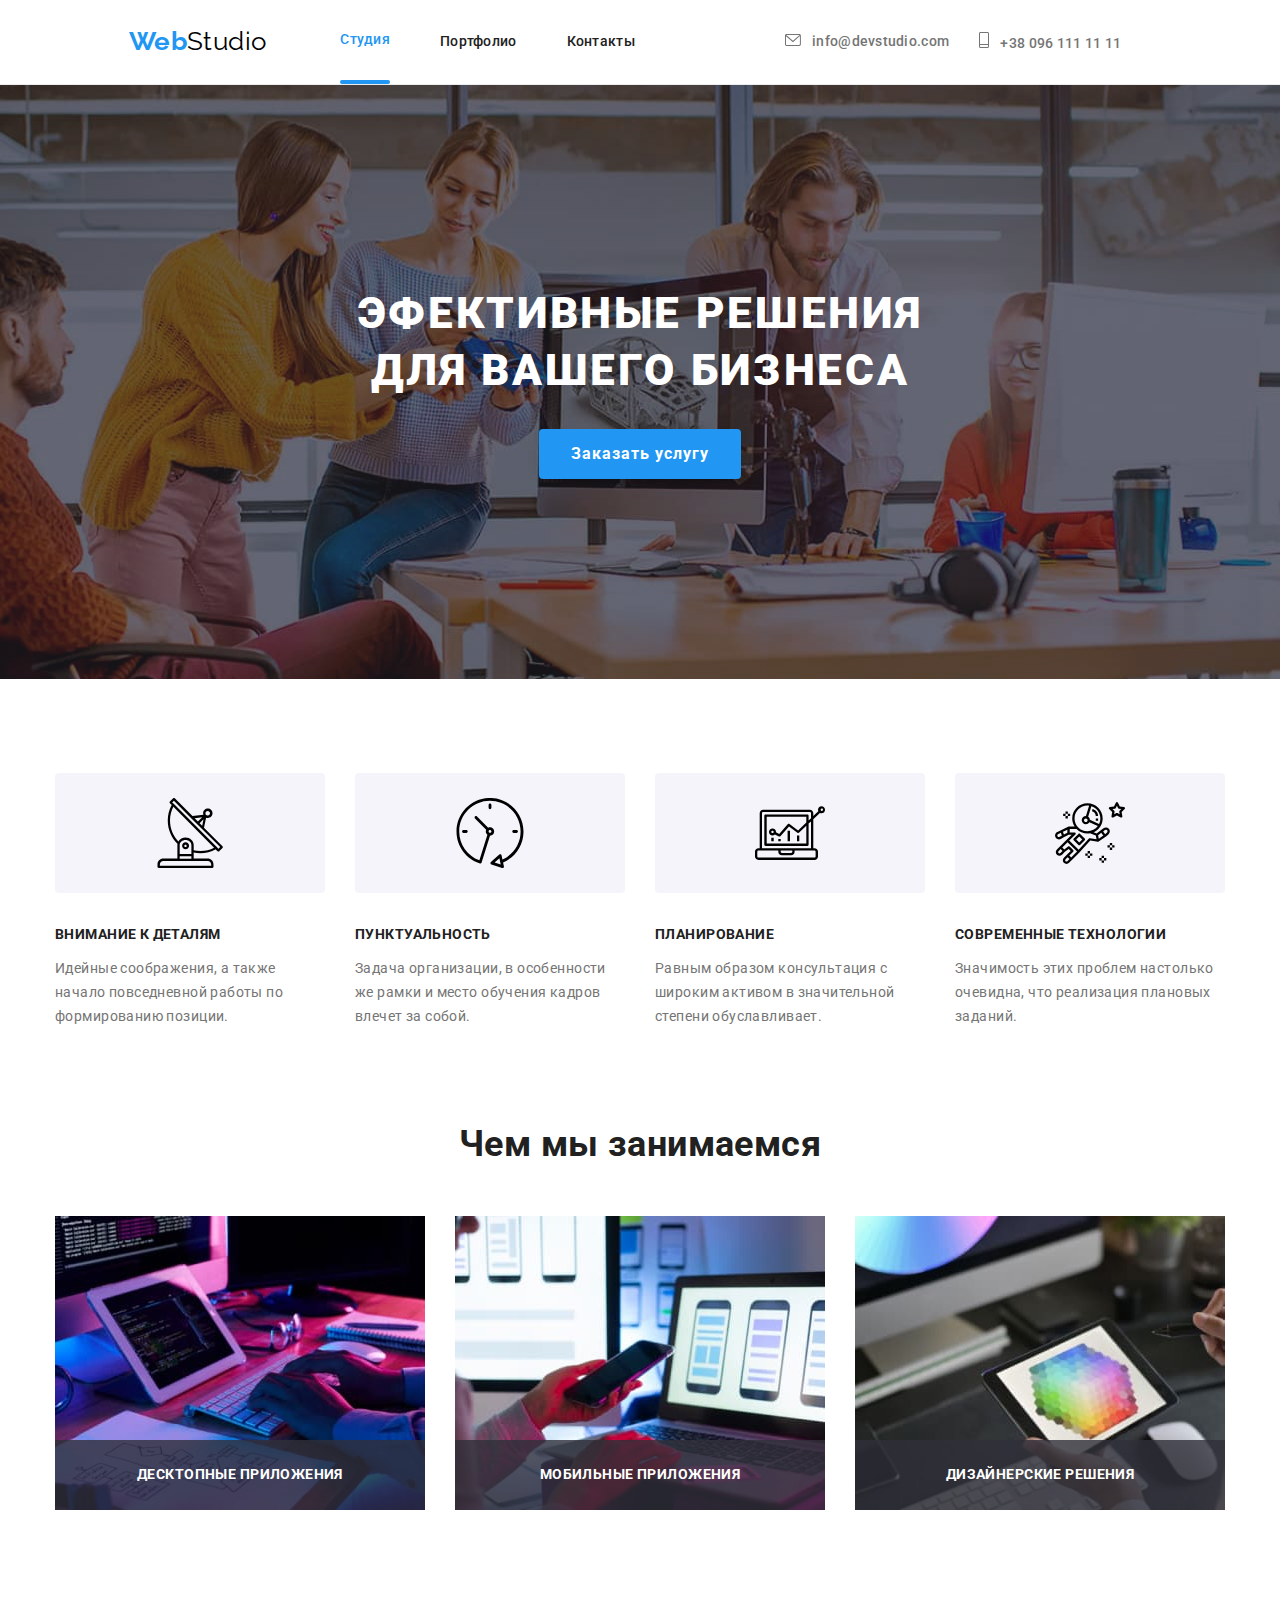
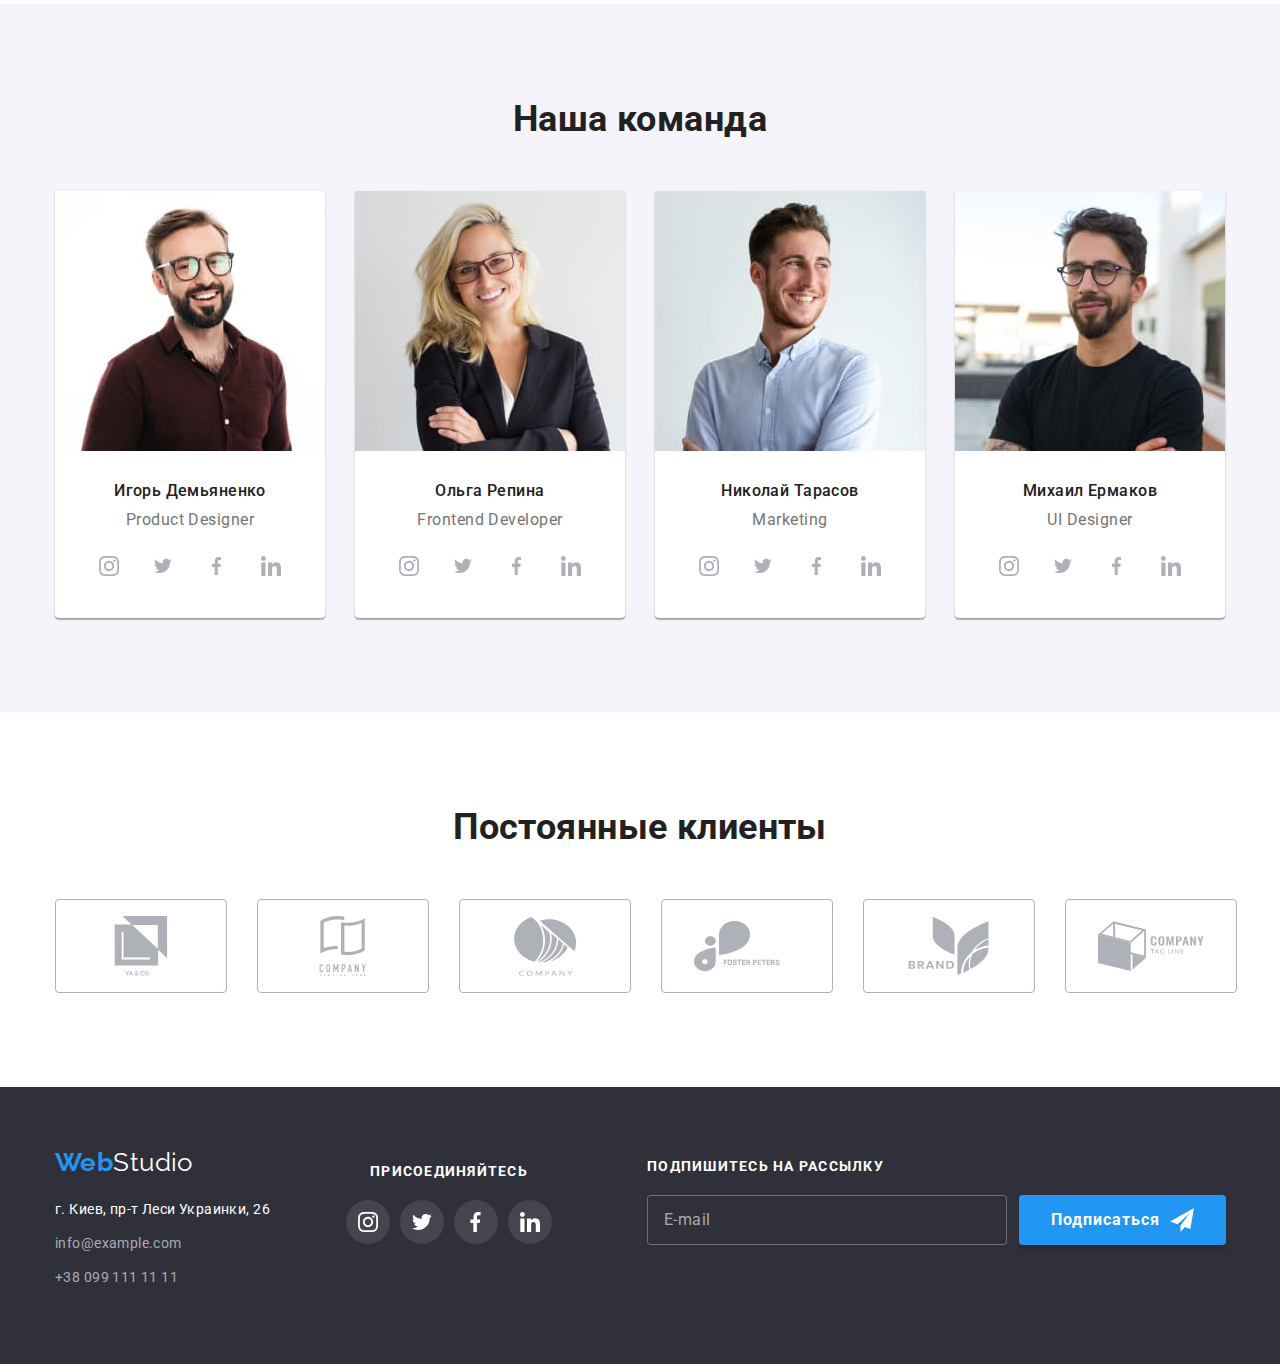
==== commit 16be0934: "add adaptive photo" ====
--- a/index.html
+++ b/index.html
@@ -236,7 +236,14 @@
                 <ul class="trait what-we-do">
                     <li class="trait__item">
                         <div class="item-tumb">
-                            <img src="./images/img.jpg" alt="парень набирает код" width="370" />
+                            <picture>
+                                <source
+                                    srcset="./images/what_we_do/desktop-app-370.jpg 1x, ./images/what_we_do/desktop-app-370@2x.jpg 2x" />
+                                <img src="./images/what_we_do/desktop-app-370.jpg" alt="парень набирает код" width="370"
+                                    class="photo">
+                            </picture>
+
+
                             <p class="item-text">Десктопные приложения</p>
                         </div>
 
@@ -244,14 +251,23 @@
 
                     <li class="trait__item">
                         <div class="item-tumb">
-                            <img src="./images/ing2.jpg" alt="парень смотрит телефон" width="370">
+                            <picture>
+                                <source
+                                    srcset="./images/what_we_do/mobile-app-370.jpg 1x, ./images/what_we_do/mobile-app-370@2x.jpg 2x" />
+                                <img src="./images/what_we_do/mobile-app-370.jpg" alt="парень набирает код" width="370"
+                                    class="photo">
+                            </picture>
                             <p class="item-text">Мобильные приложения</p>
                         </div>
 
                     </li>
                     <li class="trait__item">
                         <div class="item-tumb">
-                            <img src="./images/img3.jpg" alt="цветовая палитра" width="370">
+                            <source
+                                srcset="./images/what_we_do/design-solutions-370.jpg.jpg 1x, ./images/what_we_do/design-solutions-370@2x.jpg 2x" />
+                            <img src="./images/what_we_do/design-solutions-370.jpg" alt="парень набирает код"
+                                width="370" class="photo">
+                            </picture>
                             <p class="item-text">Дизайнерские решения</p>
                         </div>
                     </li>
@@ -262,7 +278,7 @@
         <section class="section backdown__bottom backdown__top ">
             <div class="container box-our-team">
                 <h2 class="section-title our-team">Наша команда</h2>
-                <ul class="team__cart">
+                <ul class="team__cart card_list">
 
                     <li class="cart">
                         <picture>
@@ -318,8 +334,7 @@
                     <li class="cart">
 
                         <picture>
-                            <source srcset="./images/our-team/olga-270.jpg 1x, ./images/our-team/olga-270@2x.jpg 2x"
-                                media="(min-width: 1200px)" />
+                            <source srcset="./images/our-team/olga-270.jpg 1x, ./images/our-team/olga-270@2x.jpg 2x" />
                             <img src="./images/our-team/olga-270.jpg" alt="Розработчик Ольга" width="270" class="photo">
                         </picture>
 
@@ -468,7 +483,7 @@
 
                     <li class="item-partner">
                         <a href="" class="link-partner">
-                            <svg class=" company-ya-co" width="106px" height="60px">
+                            <svg class=" company-svg" width="106px" height="60px">
                                 <use href="./images/icon.svg/sprite.svg/symbol-defs.svg#icon-ya-co" class="icon-svg">
                                 </use>
                             </svg>
@@ -477,7 +492,7 @@
 
                     <li class="item-partner">
                         <a href="" class="link-partner">
-                            <svg class=" company-company" width="106px" height="60px">
+                            <svg class=" company-svg" width="106px" height="60px">
                                 <use href=" ./images/icon.svg/sprite.svg/symbol-defs.svg#icon-company" class="icon-svg">
                                 </use>
                             </svg>
@@ -486,7 +501,7 @@
 
                     <li class="item-partner">
                         <a href="" class="link-partner">
-                            <svg class="" width="106px" height="60px">
+                            <svg class="company-svg" width="106px" height="60px">
                                 <use href="./images/icon.svg/sprite.svg/symbol-defs.svg#icon-company-lemon"
                                     class="icon-svg">
                                 </use>
@@ -495,7 +510,7 @@
                     </li>
 
                     <li class="item-partner"><a href="" class="link-partner">
-                            <svg class="" width="106px" height="60px">
+                            <svg class="company-svg" width="106px" height="60px">
                                 <use href="./images/icon.svg/sprite.svg/symbol-defs.svg#icon-foster-peters"
                                     class="icon-svg">
                                 </use>
@@ -503,7 +518,7 @@
                         </a></li>
 
                     <li class="item-partner"><a href="" class="link-partner">
-                            <svg class="" width="106px" height="60px">
+                            <svg class="company-svg" width="106px" height="60px">
                                 <use href="./images/icon.svg/sprite.svg/symbol-defs.svg#icon-company-list"
                                     class="icon-svg">
                                 </use>
@@ -511,7 +526,7 @@
                         </a></li>
 
                     <li class="item-partner"><a href="" class="link-partner">
-                            <svg class="" width="106px" height="60px">
+                            <svg class="company-svg" width="106px" height="60px">
                                 <use href="./images/icon.svg/sprite.svg/symbol-defs.svg#icon-tag-line" class="icon-svg">
                                 </use>
                             </svg>
--- a/css/main.min.css
+++ b/css/main.min.css
@@ -1 +1 @@
-/*! modern-normalize v1.1.0 | MIT License | https://github.com/sindresorhus/modern-normalize */*,::after,::before{-webkit-box-sizing:border-box;box-sizing:border-box}html{-moz-tab-size:4;-o-tab-size:4;tab-size:4}html{line-height:1.15;-webkit-text-size-adjust:100%}body{margin:0}body{font-family:system-ui,-apple-system,"Segoe UI",Roboto,Helvetica,Arial,sans-serif,"Apple Color Emoji","Segoe UI Emoji"}hr{height:0;color:inherit}abbr[title]{-webkit-text-decoration:underline dotted;text-decoration:underline dotted}b,strong{font-weight:bolder}code,kbd,pre,samp{font-family:ui-monospace,SFMono-Regular,Consolas,"Liberation Mono",Menlo,monospace;font-size:1em}small{font-size:80%}sub,sup{font-size:75%;line-height:0;position:relative;vertical-align:baseline}sub{bottom:-0.25em}sup{top:-0.5em}table{text-indent:0;border-color:inherit}button,input,optgroup,select,textarea{font-family:inherit;font-size:100%;line-height:1.15;margin:0}button,select{text-transform:none}[type=button],[type=reset],[type=submit],button{-webkit-appearance:button}::-moz-focus-inner{border-style:none;padding:0}:-moz-focusring{outline:1px dotted ButtonText}:-moz-ui-invalid{box-shadow:none}legend{padding:0}progress{vertical-align:baseline}::-webkit-inner-spin-button,::-webkit-outer-spin-button{height:auto}[type=search]{-webkit-appearance:textfield;outline-offset:-2px}::-webkit-search-decoration{-webkit-appearance:none}::-webkit-file-upload-button{-webkit-appearance:button;font:inherit}summary{display:list-item}body{color:#757575;font-family:"Roboto",Helvetica;font-size:14px;letter-spacing:.03em;margin:0}a{text-decoration:none;outline:none}h1,h2,h4,h5{margin-top:0;margin-bottom:0}p{margin-bottom:0;margin-top:0}ul{padding:0;margin:0;margin-top:0;margin-bottom:0;list-style:none}img{display:block;max-width:100%;height:auto}.container{max-width:480px;margin-left:auto;margin-right:auto;padding-left:15px;padding-right:15px}@media screen and (min-width: 768px){.container{max-width:768px}}@media screen and (min-width: 1200px){.container{max-width:1200px}}.hidden{position:absolute;width:1px;height:1px;margin:-1px;border:0;padding:0;white-space:nowrap;-webkit-clip-path:inset(100%);clip-path:inset(100%);clip:rect(0 0 0 0);overflow:hidden}.backdown__bottom{background:#f5f4fa;padding-bottom:94px}.backdown__top{padding-top:94px}.header{border-bottom:1px solid #ececec}.logo{display:block;display:-webkit-box;display:-ms-flexbox;display:flex;font-weight:400;font-size:26px;line-height:31px}@media screen and (min-width: 768px){.auth-naw{-webkit-box-pack:start;-ms-flex-pack:start;justify-content:start}}.auth-naw__link{color:#757575}.studio{color:#fff}.auth-naw__svg{fill:currentColor}@media screen and (min-width: 768px){.auth-naw__svg{margin-right:8px}}.link{display:block;margin-top:0px;margin-bottom:0px;font-weight:500;line-height:1.14;letter-spacing:.02em;-webkit-transition:color 250ms cubic-bezier(0.4, 0, 0.2, 1);transition:color 250ms cubic-bezier(0.4, 0, 0.2, 1)}.link:hover,.link:focus{color:#2196f3}.auth-naw__link{text-decoration:none;outline:none}.logo{-webkit-box-align:center;-ms-flex-align:center;align-items:center;color:#fff;font-family:"Raleway",sans-serif;color:#000}@media screen and (min-width: 1200px){.logo{margin-right:92px;margin-right:80px}}.logo-web{color:#2196f3;font-weight:700}@media screen and (min-width: 768px){.navigation{display:-webkit-box;display:-ms-flexbox;display:flex;-webkit-box-align:center;-ms-flex-align:center;align-items:center}}@media screen and (min-width: 768px){.site-naw{display:-webkit-box;display:-ms-flexbox;display:flex;-webkit-box-align:center;-ms-flex-align:center;align-items:center;color:#212121;padding-left:0}}@media screen and (min-width: 1200px){.site-naw{margin-right:150px}}@media screen and (min-width: 768px){.site-naw__item{margin-right:50px;position:relative}.site-naw__item:last-child{margin-right:0}}.site-naw_link{color:currentColor}@media screen and (min-width: 768px){.site-naw_link{padding-top:32px;padding-bottom:32px}}.main-naw{display:-webkit-box;display:-ms-flexbox;display:flex;-webkit-box-align:center;-ms-flex-align:center;align-items:center}@media screen and (max-width: 767px){.main-naw{-webkit-box-pack:justify;-ms-flex-pack:justify;justify-content:space-between}}@media screen and (min-width: 768px){.auth-naw__item{margin-bottom:10px}.auth-naw__item:last-child{margin-bottom:0}}@media screen and (max-width: 767px){.auth-naw__item{margin-bottom:10px}}@media screen and (min-width: 1200px){.auth-naw__item{margin-right:30px;margin-bottom:0}}.icon-company{display:none}@media screen and (min-width: 768px){.icon-company{display:inline-block}}.current{color:#2196f3}@media screen and (min-width: 768px){.current::after{content:" ";display:block;border-radius:4px;width:100%;height:4px;color:#2196f3;background-color:#2196f3}}.burger__menu{z-index:5}@media screen and (max-width: 767px){.burger__menu.is-open{opacity:1;pointer-events:fill}}@media screen and (max-width: 767px){.burger__menu{display:-webkit-box;display:-ms-flexbox;display:flex;-webkit-box-orient:vertical;-webkit-box-direction:normal;-ms-flex-flow:column;flex-flow:column;-webkit-box-pack:justify;-ms-flex-pack:justify;justify-content:space-between;opacity:0;pointer-events:none;top:0;bottom:0;left:0;right:0;padding:30px;position:absolute;background-color:#fff;-webkit-transition:opacity 250ms linear,background-color 250ms linear;transition:opacity 250ms linear,background-color 250ms linear}}@media screen and (min-width: 768px){.burger__menu{display:-webkit-box;display:-ms-flexbox;display:flex;-webkit-box-align:center;-ms-flex-align:center;align-items:center;padding-left:0}}.burger__menu_button{z-index:10}@media screen and (min-width: 768px){.burger__menu_button{display:none}}@media screen and (max-width: 767px){.burger__menu_button{display:-webkit-inline-box;display:-ms-inline-flexbox;display:inline-flex;display:inline-block;fill:#212121;width:40px;height:40px;padding:0;margin:0;margin-right:15px;max-width:40px;max-height:40px;border:none;background-color:rgba(0,0,0,0);-webkit-transition:fill 300ms cubic-bezier(0.4, 0, 0.2, 1);transition:fill 300ms cubic-bezier(0.4, 0, 0.2, 1)}.burger__menu_button:hover{fill:#2196f3}.burger__menu_button .burger__menu__icon--menu{opacity:0}.burger__menu_button.is-open .burger__menu__icon--menu{opacity:1}.burger__menu_button.is-open .burger__menu__icon--close{opacity:0}}.site-naw{color:#212121;font-weight:500}@media screen and (max-width: 767px){.site-naw{font-size:40px;line-height:1.175;letter-spacing:.02em}}@media screen and (max-width: 767px){.site-naw__item{margin-bottom:35px}.site-naw__item:last-child{margin-bottom:0}}.auth-naw{letter-spacing:.02em}@media screen and (max-width: 767px){.auth-naw{display:-webkit-box;display:-ms-flexbox;display:flex;-webkit-box-orient:vertical;-webkit-box-direction:reverse;-ms-flex-direction:column-reverse;flex-direction:column-reverse;font-weight:500;font-size:34px;line-height:40px}}@media screen and (min-width: 768px){.auth-naw{margin-left:60px}}@media screen and (min-width: 1200px){.auth-naw{display:-webkit-box;display:-ms-flexbox;display:flex;-webkit-box-align:center;-ms-flex-align:center;align-items:center}}@media screen and (max-width: 767px){.auth-naw__link--tell{color:#2196f3}}.auth-naw__link--size{color:#757575;letter-spacing:.02em}@media screen and (max-width: 767px){.auth-naw__link--size{font-weight:500;font-size:24px;line-height:28px}}@media screen and (max-width: 767px){.socia__list{display:-webkit-box;display:-ms-flexbox;display:flex;-webkit-box-pack:start;-ms-flex-pack:start;justify-content:flex-start;font-weight:500;font-size:18px;line-height:1.2222;letter-spacing:.02em}}@media screen and (min-width: 768px){.socia__list{display:none}}@media screen and (max-width: 767px){.social__item{border-right:1px solid rgba(33,33,33,.2);padding-right:10px;padding-left:10px;color:#2196f3}.social__item:last-child{padding-right:0;border:none}.social__item:first-child{padding-left:0}}.section-hero{background-color:#2f303a;background-image:-webkit-gradient(linear, left top, right top, from(rgba(47, 48, 58, 0.4)), to(rgba(47, 48, 58, 0.4))),url(../images/mobile/mobile-hero-img/hero-mobile.jpg);background-image:linear-gradient(to right, rgba(47, 48, 58, 0.4), rgba(47, 48, 58, 0.4)),url(../images/mobile/mobile-hero-img/hero-mobile.jpg);background-repeat:no-repeat;background-position:center;margin-right:auto;margin-left:auto;padding-top:120px;padding-bottom:120px}@media screen and (min-width: 768px){.section-hero{background-image:-webkit-gradient(linear, left top, right top, from(rgba(47, 48, 58, 0.4)), to(rgba(47, 48, 58, 0.4))),url(../images/tablet/hero/hero-tablet.jpg);background-image:linear-gradient(to right, rgba(47, 48, 58, 0.4), rgba(47, 48, 58, 0.4)),url(../images/tablet/hero/hero-tablet.jpg);padding-top:120px;padding-bottom:120px}}@media screen and (min-width: 1200px){.section-hero{background-image:-webkit-gradient(linear, left top, right top, from(rgba(47, 48, 58, 0.4)), to(rgba(47, 48, 58, 0.4))),url(../images/hero-bg.jpg);background-image:linear-gradient(to right, rgba(47, 48, 58, 0.4), rgba(47, 48, 58, 0.4)),url(../images/hero-bg.jpg);padding-top:200px;padding-bottom:200px}}.section-hero__title{margin-top:0px;margin-bottom:30px;color:#fff;text-align:center;font-weight:900;font-size:26px;line-height:1.6153;letter-spacing:.06em}@media screen and (min-width: 1200px){.section-hero__title{font-size:44px;line-height:1.3}}.button{font-family:"Roboto";background-color:#2196f3;color:#fff;border:none;font-weight:700;min-width:200px;min-height:50px;font-size:16px;line-height:1.8;letter-spacing:.06em;padding:10px 32px;margin-right:auto;margin-left:auto;-webkit-box-shadow:0px 4px 4px rgba(0,0,0,.15);box-shadow:0px 4px 4px rgba(0,0,0,.15);border-radius:4px;display:block;background-color:#2196f3;-webkit-transition:background-color 250ms cubic-bezier(0.4, 0, 0.2, 1);transition:background-color 250ms cubic-bezier(0.4, 0, 0.2, 1)}.button:hover,.button:focus{background-color:#188ce8}.backdrop{position:fixed;display:inline-block;top:0;left:0;bottom:0;right:0;background-color:rgba(0,0,0,.2);z-index:10;-webkit-transition:opacity 250ms cubic-bezier(0.4, 0, 0.2, 1);transition:opacity 250ms cubic-bezier(0.4, 0, 0.2, 1)}.is-hidden{opacity:0;pointer-events:none}.modal{position:absolute;padding:0;top:50%;left:50%;padding-top:40px;padding-left:40px;padding-bottom:40px;padding-right:40px;width:450px;-webkit-transform:translate(-50%, -50%);transform:translate(-50%, -50%);background-color:#fff;border-radius:4px;-webkit-transition:background-color 250ms cubic-bezier(0.4, 0, 0.2, 1);transition:background-color 250ms cubic-bezier(0.4, 0, 0.2, 1);z-index:20}@media screen and (min-width: 1200px){.modal{min-width:530px;min-height:580px}}.btn-modal{position:absolute;top:8px;right:8px;display:-webkit-box;display:-ms-flexbox;display:flex;-webkit-box-pack:center;-ms-flex-pack:center;justify-content:center;-webkit-box-align:center;-ms-flex-align:center;align-items:center;width:30px;height:30px;padding:0;background:#fff;border-radius:50%;border:1px solid rgba(0,0,0,.1)}.btn-modal__close{display:block;width:11px;height:11px;fill:#000;-webkit-transition:fill 250ms cubic-bezier(0.4, 0, 0.2, 1);transition:fill 250ms cubic-bezier(0.4, 0, 0.2, 1)}.btn-modal__close:hover{fill:#2196f3}.modal-title{font-weight:700;font-size:20px;line-height:1.5;text-align:center;letter-spacing:.03em;color:#212121;margin-top:0;margin-bottom:12px}@media screen and (min-width: 1200px){.modal-title{font-size:20px;line-height:1.15}}.form-field{position:relative;display:-webkit-box;display:-ms-flexbox;display:flex;-webkit-box-orient:vertical;-webkit-box-direction:normal;-ms-flex-direction:column;flex-direction:column}.form-field__title{display:inline-block;margin-bottom:4px}.label{margin-bottom:10px}textarea{font-family:"Roboto";font-style:normal;font-weight:400;font-size:14px;line-height:1.71428;letter-spacing:.03em}.form-field__icon{position:absolute;bottom:46%;left:14px;display:block;fill:#000;width:18px;height:18px;-webkit-transform:translate(0, 60%);transform:translate(0, 60%);-webkit-transition:fill 250ms cubic-bezier(0.4, 0, 0.2, 1);transition:fill 250ms cubic-bezier(0.4, 0, 0.2, 1)}.form-field__svg{width:18px;height:18px}.form-field__text{border:1px solid rgba(33,33,33,.2);border-radius:4px;padding:0;padding-left:42px;width:100%;min-height:40px;-webkit-transition:border 250ms cubic-bezier(0.4, 0, 0.2, 1),fill 250ms cubic-bezier(0.4, 0, 0.2, 1);transition:border 250ms cubic-bezier(0.4, 0, 0.2, 1),fill 250ms cubic-bezier(0.4, 0, 0.2, 1)}.form-field__text:focus{border:1px solid #2196f3;border-radius:4px;outline:none}.form-field__text:focus+.form-field__icon{fill:#2196f3}.form-field textarea{display:block;resize:none;border:1px solid rgba(33,33,33,.2);border-radius:4px;padding-left:16px;padding-top:12px;max-width:488px;max-height:120px;outline:none;-webkit-transition:border 250ms cubic-bezier(0.4, 0, 0.2, 1);transition:border 250ms cubic-bezier(0.4, 0, 0.2, 1)}.textarea:focus{border:1px solid #2196f3}.textarea-margin{margin-bottom:20px}.checkbox>input[type=checkbox]{margin-right:5px}.checkbox a{font-style:normal;margin-left:2px;-webkit-text-decoration-line:underline;text-decoration-line:underline;color:#2196f3}.checkbox__input:checked+.checkbox__span{-webkit-box-sizing:border-box;box-sizing:border-box;background-image:url(../images/icon.svg/sprite.svg/check-white.svg);background-repeat:no-repeat;background-size:contain;background-position:top 1px left 0;background-color:#2196f3;border:#2196f3;border:1px solid #2196f3;border-radius:2px;margin-right:7px}.checkbox__span{display:inline-block;border:2px solid #212121;border-radius:1px;width:16px;height:15px;margin-right:7px}input[type=checkbox]{position:absolute;width:1px;height:1px;margin:-1px;border:0;padding:0;white-space:nowrap;-webkit-clip-path:inset(100%);clip-path:inset(100%);clip:rect(0 0 0 0);overflow:hidden}.checkbox__label{display:-webkit-box;display:-ms-flexbox;display:flex;-webkit-box-pack:center;-ms-flex-pack:center;justify-content:center;margin-bottom:30px;font-size:12px;line-height:1.16}@media screen and (min-width: 1200px){.checkbox__label{font-size:14px;line-height:1.71}}.cheacked{width:16px;height:15px}.checked-icon{-moz-appearance:none;appearance:none;-webkit-appearance:none}.section-title{color:#212121;font-weight:700;font-size:36px;line-height:1.2;text-align:center;margin-bottom:50px}.title{color:#212121;font-weight:700;font-size:14px;line-height:1.7;margin-top:30px;margin-bottom:10px}.trait-text{font-size:14px;line-height:1.7;letter-spacing:.03em}.features{padding-top:0;padding-bottom:0;text-align:center}.trait__thumb{display:-webkit-box;display:-ms-flexbox;display:flex;-webkit-box-align:center;-ms-flex-align:center;align-items:center;-webkit-box-pack:center;-ms-flex-pack:center;justify-content:center;max-width:450px;height:120px;background-color:#f5f4fa;border-radius:4px}.trait__title{text-align:center}@media screen and (min-width: 768px){.trait__title{text-align:start}}.section-style{background:#fff;padding-bottom:94px}.what-we-do{display:-webkit-box;display:-ms-flexbox;display:flex}@media screen and (max-width: 1199px){.what-we-do--section{display:none}}.item-tumb{position:relative}.item-text{position:absolute;display:-webkit-box;display:-ms-flexbox;display:flex;-ms-flex-line-pack:center;align-content:center;-webkit-box-pack:center;-ms-flex-pack:center;justify-content:center;-webkit-box-align:center;-ms-flex-align:center;align-items:center;bottom:0;width:100%;height:70px;color:#fff;background-color:rgba(47,48,58,.8);font-weight:700;font-size:14px;line-height:1.2;letter-spacing:.03em;text-transform:uppercase}@media screen and (max-width: 767px){.trait__item{max-width:450px;margin-bottom:30px}}@media screen and (min-width: 768px){.trait__item{width:calc((100% - 60px)/2);max-width:450px;margin:15px}}@media screen and (min-width: 1200px){.trait__item{width:370px;margin:0;margin-right:30px}.trait__item:last-child{margin-right:0}}@media screen and (min-width: 768px){.trait{display:-webkit-box;display:-ms-flexbox;display:flex}}@media screen and (max-width: 1199px){.trait{-ms-flex-wrap:wrap;flex-wrap:wrap}}.photo{width:100%;margin-bottom:0}.title-team{font-weight:500;font-size:16px;line-height:1.2;color:#212121;text-align:center;margin-top:0;margin-bottom:10px}.text-team{font-size:16px;line-height:1.2;letter-spacing:.03em;text-align:center;margin-top:0;padding-bottom:15px}.section-style{background:#fff;padding-bottom:94px}.padding-none{padding-top:94px}.cart-bottom{padding-top:30px;padding-bottom:30px}@media screen and (min-width: 768px){.team__cart{display:-webkit-box;display:-ms-flexbox;display:flex;-ms-flex-wrap:wrap;flex-wrap:wrap}}@media screen and (min-width: 1200px){.team__cart{-ms-flex-wrap:nowrap;flex-wrap:nowrap}}.cart{background:#fff;overflow:hidden;-webkit-box-shadow:0px 1px 3px rgba(0,0,0,.12),0px 1px 1px rgba(0,0,0,.14),0px 2px 1px rgba(0,0,0,.2);box-shadow:0px 1px 3px rgba(0,0,0,.12),0px 1px 1px rgba(0,0,0,.14),0px 2px 1px rgba(0,0,0,.2);border-radius:0px 0px 4px 4px}@media screen and (min-width: 768px){.cart{width:calc((100% - 60px)/2)}}@media screen and (max-width: 1199px){.cart{margin:15px}}@media screen and (min-width: 1200px){.cart{margin-right:30px}}.cart:nth-child(4n){margin-right:0}.text-box{text-align:center;min-width:150px;padding-top:30px;padding-bottom:30px;padding-right:60px;padding-left:60px}.list-team{display:-webkit-box;display:-ms-flexbox;display:flex;-webkit-box-pack:center;-ms-flex-pack:center;justify-content:center;margin-left:32px;margin-right:32px}.item-team{display:-webkit-box;display:-ms-flexbox;display:flex;-webkit-box-align:center;-ms-flex-align:center;align-items:center;text-align:center;-webkit-box-pack:center;-ms-flex-pack:center;justify-content:center;min-height:44px;min-width:44px;fill:currentColor;border-radius:50%}.item-team:not(:last-child){margin-right:10px;text-align:center}.link-team{-webkit-box-sizing:border-box;box-sizing:border-box;height:100%;width:100%;fill:#afb1b8;border-radius:50%;display:-webkit-box;display:-ms-flexbox;display:flex;-webkit-box-align:center;-ms-flex-align:center;align-items:center;-webkit-box-pack:center;-ms-flex-pack:center;justify-content:center;-webkit-transition:background-color 250ms cubic-bezier(0.4, 0, 0.2, 1),fill 250ms cubic-bezier(0.4, 0, 0.2, 1);transition:background-color 250ms cubic-bezier(0.4, 0, 0.2, 1),fill 250ms cubic-bezier(0.4, 0, 0.2, 1)}.link-team:hover,.link-team:focus{fill:#fff;background-color:#2196f3}.team{background:#f5f4fa;padding-top:94px;padding-bottom:94px}.partner{padding-top:94px}@media screen and (max-width: 1199px){.list-partner{display:-webkit-box;display:-ms-flexbox;display:flex;-ms-flex-wrap:wrap;flex-wrap:wrap;margin:-15px}}@media screen and (min-width: 768px){.list-partner{display:-webkit-box;display:-ms-flexbox;display:flex}}.item-partner{-webkit-box-pack:center;-ms-flex-pack:center;justify-content:center;margin:15px;width:calc((100% - 120px)/2)}@media screen and (min-width: 768px){.item-partner{width:calc((100% - 270px)/3);margin:15px}}@media screen and (min-width: 1200px){.item-partner{width:175px;height:92px}}.link-partner{width:100%;height:100%;display:-webkit-box;display:-ms-flexbox;display:flex;-webkit-box-align:center;-ms-flex-align:center;align-items:center;-webkit-box-pack:center;-ms-flex-pack:center;justify-content:center;-ms-flex-line-pack:center;align-content:center;padding-top:16px;padding-right:52px;padding-bottom:16px;padding-left:52px;border:1px solid #afb1b8;border-radius:4px;-webkit-transition:all .3s ease 0s;transition:all .3s ease 0s;color:#afb1b8;fill:#afb1b8;-webkit-transition:fill 250ms cubic-bezier(0.4, 0, 0.2, 1),border-color 250ms cubic-bezier(0.4, 0, 0.2, 1);transition:fill 250ms cubic-bezier(0.4, 0, 0.2, 1),border-color 250ms cubic-bezier(0.4, 0, 0.2, 1)}@media screen and (min-width: 768px){.link-partner{padding-top:16px;padding-right:32px;padding-bottom:16px;padding-left:32px}}.link-partner:hover,.link-partner:focus{fill:#2196f3;border-color:#2196f3}.footer{background-color:#2f303a;font-style:normal;padding-top:60px;padding-bottom:60px}@media screen and (min-width: 768px){.tablet__wraper{display:-webkit-box;display:-ms-flexbox;display:flex;-ms-flex-pack:distribute;justify-content:space-around;margin-bottom:60px}}.logo-margin-bottom{-webkit-box-pack:center;-ms-flex-pack:center;justify-content:center;margin-bottom:20px}@media screen and (min-width: 1200px){.logo-margin-bottom{-webkit-box-pack:start;-ms-flex-pack:start;justify-content:start}}.studio{color:#fff}.address{font-size:normal}.list{padding-left:0}a[href="https://goo.gl/maps/727tqZzBJjCVUAbq7"]{color:#fff;font-weight:400;font-style:normal}@media screen and (min-width: 1200px){a[href="https://goo.gl/maps/727tqZzBJjCVUAbq7"]{font-size:14px;line-height:1.7}}.footer-adrs{margin-bottom:10px}.footer-adrs:nth-child(3n){padding-bottom:0%}.footer-link{font-style:normal;font-weight:400;font-size:14px;line-height:1.7;font-style:normal;color:rgba(255,255,255,.6)}.list .footer-adrs:last-child{margin-bottom:0}.list-connect{display:-webkit-box;display:-ms-flexbox;display:flex;-webkit-box-pack:center;-ms-flex-pack:center;justify-content:center}.title-footer{text-align:center;margin-bottom:20px;font-weight:700;font-size:14px;line-height:1.14;letter-spacing:.09em;text-transform:uppercase;color:#fff}.footer-social{margin-top:17px;margin-bottom:60px}.link-connect{display:-webkit-box;display:-ms-flexbox;display:flex;text-align:center;-webkit-box-pack:center;-ms-flex-pack:center;justify-content:center;-webkit-box-align:center;-ms-flex-align:center;align-items:center;-webkit-box-sizing:border-box;box-sizing:border-box;width:44px;height:44px;border-radius:50%;fill:#fff;-webkit-transition:background-color 250ms cubic-bezier(0.4, 0, 0.2, 1),fill 250ms cubic-bezier(0.4, 0, 0.2, 1),-webkit-box-shadow 250ms cubic-bezier(0.4, 0, 0.2, 1);transition:background-color 250ms cubic-bezier(0.4, 0, 0.2, 1),fill 250ms cubic-bezier(0.4, 0, 0.2, 1),-webkit-box-shadow 250ms cubic-bezier(0.4, 0, 0.2, 1);transition:background-color 250ms cubic-bezier(0.4, 0, 0.2, 1),fill 250ms cubic-bezier(0.4, 0, 0.2, 1),box-shadow 250ms cubic-bezier(0.4, 0, 0.2, 1);transition:background-color 250ms cubic-bezier(0.4, 0, 0.2, 1),fill 250ms cubic-bezier(0.4, 0, 0.2, 1),box-shadow 250ms cubic-bezier(0.4, 0, 0.2, 1),-webkit-box-shadow 250ms cubic-bezier(0.4, 0, 0.2, 1)}@media screen and (min-width: 1200px){.link-connect{min-width:100%;min-height:100%}}.link-connect:hover,.link-connect:focus{background-color:#2196f3;fill:#fff;-webkit-box-shadow:0px 4px 4px rgba(0,0,0,.25);box-shadow:0px 4px 4px rgba(0,0,0,.25)}.item-connect{display:-webkit-box;display:-ms-flexbox;display:flex;text-align:center;-webkit-box-pack:center;-ms-flex-pack:center;justify-content:center;-webkit-box-align:center;-ms-flex-align:center;align-items:center;max-width:44px;height:44px;border-radius:50%;background-color:rgba(255,255,255,.1);width:calc((100% - 30px)/4)}@media screen and (min-width: 1200px){.item-connect{min-width:44px;min-height:44px}}.item-connect:not(:last-child){margin-right:10px;text-align:center}.footer-container{padding:0;margin:0;text-align:center;-webkit-box-pack:center;-ms-flex-pack:center;justify-content:center}@media screen and (min-width: 1200px){.footer-container{text-align:start;min-width:231px;margin-right:60px}}@media screen and (min-width: 1200px){.footer-flex{display:-webkit-box;display:-ms-flexbox;display:flex;-webkit-box-pack:start;-ms-flex-pack:start;justify-content:flex-start;-webkit-box-align:baseline;-ms-flex-align:baseline;align-items:baseline}}@media screen and (min-width: 1200px){.sing-in{display:-webkit-box;display:-ms-flexbox;display:flex;-webkit-box-align:center;-ms-flex-align:center;align-items:center;-webkit-box-pack:center;-ms-flex-pack:center;justify-content:center;margin-left:95px;margin-right:auto}}.sing-in__label{display:-webkit-box;display:-ms-flexbox;display:flex;-webkit-box-orient:vertical;-webkit-box-direction:normal;-ms-flex-direction:column;flex-direction:column;margin:0;margin-bottom:20px;color:#fff}@media screen and (min-width: 768px){.sing-in__label{-webkit-box-pack:center;-ms-flex-pack:center;justify-content:center}}@media screen and (min-width: 1200px){.sing-in__label{margin-right:12px}}.sing-in__text{display:inline-block;margin:0;margin-bottom:20px;margin-left:auto;margin-right:auto}.sing-in__input::-webkit-input-placeholder{font-size:16px;line-height:1.25;-webkit-box-align:center;align-items:center;letter-spacing:.03em;color:rgba(255,255,255,.6)}.sing-in__input::-moz-placeholder{font-size:16px;line-height:1.25;align-items:center;letter-spacing:.03em;color:rgba(255,255,255,.6)}.sing-in__input:-ms-input-placeholder{font-size:16px;line-height:1.25;-ms-flex-align:center;align-items:center;letter-spacing:.03em;color:rgba(255,255,255,.6)}.sing-in__input::-ms-input-placeholder{font-size:16px;line-height:1.25;-ms-flex-align:center;align-items:center;letter-spacing:.03em;color:rgba(255,255,255,.6)}.sing-in__input::placeholder{font-size:16px;line-height:1.25;-webkit-box-align:center;-ms-flex-align:center;align-items:center;letter-spacing:.03em;color:rgba(255,255,255,.6)}.sing-in__input{display:block;background-color:#2f303a;color:#fff;border:1px solid rgba(255,255,255,.3);border-radius:4px;width:100%;min-height:50px;padding-left:16px}@media screen and (min-width: 768px){.sing-in__input{width:450px;margin-left:auto;margin-right:auto}}@media screen and (min-width: 1200px){.sing-in__input{width:360px;min-height:50px}}.sing-in__button{display:-webkit-box;display:-ms-flexbox;display:flex;-webkit-box-pack:center;-ms-flex-pack:center;justify-content:center;-webkit-box-align:center;-ms-flex-align:center;align-items:center;text-align:center;text-align:center;fill:#fff;font-style:normal;font-weight:700;font-size:16px;line-height:1.875;letter-spacing:.06em}@media screen and (min-width: 1200px){.sing-in__button{margin-top:16px}}.sing-in__icon{margin-left:10px}.section-portfolio{margin-top:60px;margin-bottom:60px}@media screen and (min-width: 1200px){.section-portfolio{margin-top:94px;margin-bottom:94px}}.port-title{font-weight:700;color:#212121;font-size:18px;line-height:2;letter-spacing:.06em;text-align:inherit;margin-bottom:5px;margin-top:0;margin-bottom:0}.port-text{font-size:16px;line-height:1.8;text-align:inherit;color:#757575;margin-top:0}.title-text-padding{padding-top:20px;padding-bottom:20px;padding-left:24px;padding-right:24px}.port-button{font-family:"Roboto",Helvetica;font-weight:500;font-size:16px;line-height:26px;text-align:center;border-radius:4px;color:#212121;background:#f5f4fa;border:none;min-width:73px;height:38px;padding:6px 22px;border-radius:4px;-webkit-transition:background-color 250ms cubic-bezier(0.4, 0, 0.2, 1),color 250ms cubic-bezier(0.4, 0, 0.2, 1),-webkit-box-shadow 250ms cubic-bezier(0.4, 0, 0.2, 1);transition:background-color 250ms cubic-bezier(0.4, 0, 0.2, 1),color 250ms cubic-bezier(0.4, 0, 0.2, 1),-webkit-box-shadow 250ms cubic-bezier(0.4, 0, 0.2, 1);transition:background-color 250ms cubic-bezier(0.4, 0, 0.2, 1),box-shadow 250ms cubic-bezier(0.4, 0, 0.2, 1),color 250ms cubic-bezier(0.4, 0, 0.2, 1);transition:background-color 250ms cubic-bezier(0.4, 0, 0.2, 1),box-shadow 250ms cubic-bezier(0.4, 0, 0.2, 1),color 250ms cubic-bezier(0.4, 0, 0.2, 1),-webkit-box-shadow 250ms cubic-bezier(0.4, 0, 0.2, 1)}.port-button:hover,.port-button:focus{color:#fff;background-color:#2196f3;-webkit-box-shadow:0px 3px 1px rgba(0,0,0,.1),0px 1px 2px rgba(0,0,0,.08),0px 2px 2px rgba(0,0,0,.12);box-shadow:0px 3px 1px rgba(0,0,0,.1),0px 1px 2px rgba(0,0,0,.08),0px 2px 2px rgba(0,0,0,.12)}.buttons-list{display:-webkit-box;display:-ms-flexbox;display:flex;-webkit-box-pack:center;-ms-flex-pack:center;justify-content:center;margin-bottom:40px}@media screen and (max-width: 767px){.buttons-list{-ms-flex-wrap:wrap;flex-wrap:wrap;-webkit-box-pack:start;-ms-flex-pack:start;justify-content:start}}@media screen and (min-width: 768px){.buttons-list{margin-bottom:50px}}.btn-list{margin-right:8px;-webkit-transition:background-color 250ms cubic-bezier(0.4, 0, 0.2, 1),color 250ms cubic-bezier(0.4, 0, 0.2, 1),-webkit-box-shadow 250ms cubic-bezier(0.4, 0, 0.2, 1);transition:background-color 250ms cubic-bezier(0.4, 0, 0.2, 1),color 250ms cubic-bezier(0.4, 0, 0.2, 1),-webkit-box-shadow 250ms cubic-bezier(0.4, 0, 0.2, 1);transition:background-color 250ms cubic-bezier(0.4, 0, 0.2, 1),box-shadow 250ms cubic-bezier(0.4, 0, 0.2, 1),color 250ms cubic-bezier(0.4, 0, 0.2, 1);transition:background-color 250ms cubic-bezier(0.4, 0, 0.2, 1),box-shadow 250ms cubic-bezier(0.4, 0, 0.2, 1),color 250ms cubic-bezier(0.4, 0, 0.2, 1),-webkit-box-shadow 250ms cubic-bezier(0.4, 0, 0.2, 1)}@media screen and (max-width: 767px){.btn-list:nth-child(-n+3){margin-bottom:15px}}.btn-list:last-child{margin-right:0}.card-galery{padding-left:0;margin:-15px;z-index:5}@media screen and (min-width: 768px){.card-galery{-ms-flex-wrap:wrap;flex-wrap:wrap;display:-webkit-box;display:-ms-flexbox;display:flex}}.card-img{width:100%}.cards-galery{display:block;border:1px solid #eee;margin:14px;-webkit-transition:-webkit-box-shadow 250ms cubic-bezier(0.4, 0, 0.2, 1);transition:-webkit-box-shadow 250ms cubic-bezier(0.4, 0, 0.2, 1);transition:box-shadow 250ms cubic-bezier(0.4, 0, 0.2, 1);transition:box-shadow 250ms cubic-bezier(0.4, 0, 0.2, 1), -webkit-box-shadow 250ms cubic-bezier(0.4, 0, 0.2, 1)}@media screen and (min-width: 768px){.cards-galery{width:calc((100% - 60px)/2)}}@media screen and (min-width: 1200px){.cards-galery{width:calc((100% - 90px)/3)}}.cards-galery:hover{-webkit-box-shadow:0px 1px 1px rgba(0,0,0,.12),0px 4px 4px rgba(0,0,0,.06),1px 4px 6px rgba(0,0,0,.16);box-shadow:0px 1px 1px rgba(0,0,0,.12),0px 4px 4px rgba(0,0,0,.06),1px 4px 6px rgba(0,0,0,.16)}.card-galery-body{font-size:18px;line-height:1.5555;letter-spacing:.03em;color:#fff}.card-galery-body:hover{-webkit-transition:background-color 250ms cubic-bezier(0.4, 0, 0.2, 1),-webkit-box-shadow 250ms cubic-bezier(0.4, 0, 0.2, 1);transition:background-color 250ms cubic-bezier(0.4, 0, 0.2, 1),-webkit-box-shadow 250ms cubic-bezier(0.4, 0, 0.2, 1);transition:background-color 250ms cubic-bezier(0.4, 0, 0.2, 1),box-shadow 250ms cubic-bezier(0.4, 0, 0.2, 1);transition:background-color 250ms cubic-bezier(0.4, 0, 0.2, 1),box-shadow 250ms cubic-bezier(0.4, 0, 0.2, 1),-webkit-box-shadow 250ms cubic-bezier(0.4, 0, 0.2, 1)}.card-galery-body:hover .card-galery-thumb{-webkit-transform:translateY(0);transform:translateY(0)}.card-galery-body:hover .wrepper-tumb::before{-webkit-transform:translateY(0);transform:translateY(0)}.wrepper-tumb{position:relative;overflow:hidden}.wrepper-tumb::before{display:inline-block;content:"";position:absolute;top:0;left:0;width:100%;height:100%;background-color:rgba(33,150,243,.9);-webkit-transform:translateY(101%);transform:translateY(101%);-webkit-transition:-webkit-transform 250ms cubic-bezier(0.4, 0, 0.2, 1);transition:-webkit-transform 250ms cubic-bezier(0.4, 0, 0.2, 1);transition:transform 250ms cubic-bezier(0.4, 0, 0.2, 1);transition:transform 250ms cubic-bezier(0.4, 0, 0.2, 1), -webkit-transform 250ms cubic-bezier(0.4, 0, 0.2, 1)}.card-galery-thumb{bottom:0;position:absolute;top:25%;left:10%;-webkit-transform:translateY(101%);transform:translateY(101%);-webkit-transition:-webkit-transform 250ms cubic-bezier(0.4, 0, 0.2, 1);transition:-webkit-transform 250ms cubic-bezier(0.4, 0, 0.2, 1);transition:transform 250ms cubic-bezier(0.4, 0, 0.2, 1);transition:transform 250ms cubic-bezier(0.4, 0, 0.2, 1), -webkit-transform 250ms cubic-bezier(0.4, 0, 0.2, 1)}/*# sourceMappingURL=main.min.css.map */+/*! modern-normalize v1.1.0 | MIT License | https://github.com/sindresorhus/modern-normalize */*,::after,::before{-webkit-box-sizing:border-box;box-sizing:border-box}html{-moz-tab-size:4;-o-tab-size:4;tab-size:4}html{line-height:1.15;-webkit-text-size-adjust:100%}body{margin:0}body{font-family:system-ui,-apple-system,"Segoe UI",Roboto,Helvetica,Arial,sans-serif,"Apple Color Emoji","Segoe UI Emoji"}hr{height:0;color:inherit}abbr[title]{-webkit-text-decoration:underline dotted;text-decoration:underline dotted}b,strong{font-weight:bolder}code,kbd,pre,samp{font-family:ui-monospace,SFMono-Regular,Consolas,"Liberation Mono",Menlo,monospace;font-size:1em}small{font-size:80%}sub,sup{font-size:75%;line-height:0;position:relative;vertical-align:baseline}sub{bottom:-0.25em}sup{top:-0.5em}table{text-indent:0;border-color:inherit}button,input,optgroup,select,textarea{font-family:inherit;font-size:100%;line-height:1.15;margin:0}button,select{text-transform:none}[type=button],[type=reset],[type=submit],button{-webkit-appearance:button}::-moz-focus-inner{border-style:none;padding:0}:-moz-focusring{outline:1px dotted ButtonText}:-moz-ui-invalid{box-shadow:none}legend{padding:0}progress{vertical-align:baseline}::-webkit-inner-spin-button,::-webkit-outer-spin-button{height:auto}[type=search]{-webkit-appearance:textfield;outline-offset:-2px}::-webkit-search-decoration{-webkit-appearance:none}::-webkit-file-upload-button{-webkit-appearance:button;font:inherit}summary{display:list-item}body{color:#757575;font-family:"Roboto",Helvetica;font-size:14px;letter-spacing:.03em;margin:0}a{text-decoration:none;outline:none}h1,h2,h4,h5{margin-top:0;margin-bottom:0}p{margin-bottom:0;margin-top:0}ul{padding:0;margin:0;margin-top:0;margin-bottom:0;list-style:none}img{display:block;max-width:100%;height:auto}.container{max-width:480px;margin-left:auto;margin-right:auto;padding-left:15px;padding-right:15px}@media screen and (min-width: 768px){.container{max-width:768px}}@media screen and (min-width: 1200px){.container{max-width:1200px}}.hidden{position:absolute;width:1px;height:1px;margin:-1px;border:0;padding:0;white-space:nowrap;-webkit-clip-path:inset(100%);clip-path:inset(100%);clip:rect(0 0 0 0);overflow:hidden}.backdown__bottom{background:#f5f4fa;padding-bottom:60px}@media screen and (min-width: 1200px){.backdown__bottom{padding-bottom:94px}}.backdown__top{padding-top:60px}@media screen and (min-width: 1200px){.backdown__top{padding-top:94px}}.header{border-bottom:1px solid #ececec}.logo{display:block;display:-webkit-box;display:-ms-flexbox;display:flex;font-weight:400;font-size:26px;line-height:31px}@media screen and (min-width: 768px){.auth-naw{-webkit-box-pack:start;-ms-flex-pack:start;justify-content:start}}.auth-naw__link{color:#757575}.studio{color:#fff}.auth-naw__svg{fill:currentColor}@media screen and (min-width: 768px){.auth-naw__svg{margin-right:8px}}.link{display:block;margin-top:0px;margin-bottom:0px;font-weight:500;line-height:1.14;letter-spacing:.02em;-webkit-transition:color 250ms cubic-bezier(0.4, 0, 0.2, 1);transition:color 250ms cubic-bezier(0.4, 0, 0.2, 1)}.link:hover,.link:focus{color:#2196f3}.auth-naw__link{text-decoration:none;outline:none}.logo{-webkit-box-align:center;-ms-flex-align:center;align-items:center;color:#fff;font-family:"Raleway",sans-serif;color:#000}.logo-web{color:#2196f3;font-weight:700}@media screen and (min-width: 768px){.navigation{display:-webkit-box;display:-ms-flexbox;display:flex;-webkit-box-align:center;-ms-flex-align:center;align-items:center}}@media screen and (min-width: 768px){.site-naw{display:-webkit-box;display:-ms-flexbox;display:flex;-webkit-box-align:center;-ms-flex-align:center;align-items:center;color:#212121;padding-left:0}}@media screen and (max-width: 1199px){.site-naw{margin-right:80px}}@media screen and (min-width: 1200px){.site-naw{margin-right:150px}}.site-naw__item{text-align:center}@media screen and (min-width: 768px){.site-naw__item{margin-right:50px;position:relative}.site-naw__item:last-child{margin-right:0}}.site-naw_link{color:currentColor}@media screen and (min-width: 768px){.site-naw_link{padding-top:32px;padding-bottom:32px}}.main-naw{display:-webkit-box;display:-ms-flexbox;display:flex;-webkit-box-align:center;-ms-flex-align:center;align-items:center}@media screen and (max-width: 767px){.main-naw{padding:16px 15px;-webkit-box-pack:justify;-ms-flex-pack:justify;justify-content:space-between}}@media screen and (min-width: 768px){.main-naw{-webkit-box-pack:space-evenly;-ms-flex-pack:space-evenly;justify-content:space-evenly}}@media screen and (min-width: 768px){.auth-naw__item{margin-bottom:10px}.auth-naw__item:last-child{margin-bottom:0}}@media screen and (max-width: 767px){.auth-naw__item{margin-bottom:10px}}@media screen and (min-width: 1200px){.auth-naw__item{margin-right:30px;margin-bottom:0}}.icon-company{display:none}@media screen and (min-width: 768px){.icon-company{display:inline-block}}.current{color:#2196f3}@media screen and (min-width: 768px){.current::after{content:" ";display:block;border-radius:4px;width:100%;height:4px;color:#2196f3;background-color:#2196f3}}.burger__menu{z-index:5}@media screen and (max-width: 767px){.burger__menu.is-open{opacity:1;pointer-events:fill}}@media screen and (max-width: 767px){.burger__menu{display:-webkit-box;display:-ms-flexbox;display:flex;-webkit-box-orient:vertical;-webkit-box-direction:normal;-ms-flex-flow:column;flex-flow:column;-webkit-box-pack:justify;-ms-flex-pack:justify;justify-content:space-between;opacity:0;pointer-events:none;top:0;bottom:0;left:0;right:0;padding:40px;position:absolute;background-color:#fff;-webkit-transition:opacity 250ms linear,background-color 250ms linear;transition:opacity 250ms linear,background-color 250ms linear}}@media screen and (min-width: 768px){.burger__menu{display:-webkit-box;display:-ms-flexbox;display:flex;-webkit-box-align:center;-ms-flex-align:center;align-items:center;padding-left:0}}.burger__menu_button{z-index:10}@media screen and (min-width: 768px){.burger__menu_button{display:none}}@media screen and (max-width: 767px){.burger__menu_button{display:-webkit-inline-box;display:-ms-inline-flexbox;display:inline-flex;display:inline-block;fill:#212121;width:40px;height:40px;padding:0;margin:0;margin-right:15px;max-width:40px;max-height:40px;border:none;background-color:rgba(0,0,0,0);-webkit-transition:fill 300ms cubic-bezier(0.4, 0, 0.2, 1);transition:fill 300ms cubic-bezier(0.4, 0, 0.2, 1)}.burger__menu_button:hover{fill:#2196f3}.burger__menu_button .burger__menu__icon--menu{opacity:0}.burger__menu_button.is-open .burger__menu__icon--menu{opacity:1}.burger__menu_button.is-open .burger__menu__icon--close{opacity:0}}.site-naw{color:#212121;font-weight:500}@media screen and (max-width: 767px){.site-naw{font-size:40px;line-height:1.175;letter-spacing:.02em}}@media screen and (max-width: 767px){.site-naw__item{margin-bottom:35px}.site-naw__item:last-child{margin-bottom:0}}.auth-naw{letter-spacing:.02em}@media screen and (max-width: 767px){.auth-naw{display:-webkit-box;display:-ms-flexbox;display:flex;-webkit-box-orient:vertical;-webkit-box-direction:reverse;-ms-flex-direction:column-reverse;flex-direction:column-reverse;font-weight:500;font-size:34px;line-height:40px}}@media screen and (min-width: 1200px){.auth-naw{display:-webkit-box;display:-ms-flexbox;display:flex;-webkit-box-align:center;-ms-flex-align:center;align-items:center}}@media screen and (max-width: 767px){.auth-naw__link--tell{color:#2196f3}}.auth-naw__link--size{color:#757575;letter-spacing:.02em}@media screen and (max-width: 767px){.auth-naw__link--size{font-weight:500;font-size:24px;line-height:28px}}@media screen and (max-width: 767px){.socia__list{display:-webkit-box;display:-ms-flexbox;display:flex;-webkit-box-pack:start;-ms-flex-pack:start;justify-content:flex-start;font-weight:500;font-size:18px;line-height:1.2222;letter-spacing:.02em}}@media screen and (min-width: 768px){.socia__list{display:none}}@media screen and (max-width: 767px){.social__item{border-right:1px solid rgba(33,33,33,.2);padding-right:10px;padding-left:10px;color:#2196f3}.social__item:last-child{padding-right:0;border:none}.social__item:first-child{padding-left:0}}.section-hero{background-color:#2f303a;background-image:-webkit-gradient(linear, left top, right top, from(rgba(47, 48, 58, 0.4)), to(rgba(47, 48, 58, 0.4))),url(../images/mobile/mobile-hero-img/hero-mobile.jpg);background-image:linear-gradient(to right, rgba(47, 48, 58, 0.4), rgba(47, 48, 58, 0.4)),url(../images/mobile/mobile-hero-img/hero-mobile.jpg);background-repeat:no-repeat;background-position:center;margin-right:auto;margin-left:auto;padding-top:120px;padding-bottom:120px}@media screen and (min-width: 768px){.section-hero{background-image:-webkit-gradient(linear, left top, right top, from(rgba(47, 48, 58, 0.4)), to(rgba(47, 48, 58, 0.4))),url(../images/tablet/hero/hero-tablet.jpg);background-image:linear-gradient(to right, rgba(47, 48, 58, 0.4), rgba(47, 48, 58, 0.4)),url(../images/tablet/hero/hero-tablet.jpg);padding-top:120px;padding-bottom:120px}}@media screen and (min-width: 1200px){.section-hero{background-image:-webkit-gradient(linear, left top, right top, from(rgba(47, 48, 58, 0.4)), to(rgba(47, 48, 58, 0.4))),url(../images/hero-bg.jpg);background-image:linear-gradient(to right, rgba(47, 48, 58, 0.4), rgba(47, 48, 58, 0.4)),url(../images/hero-bg.jpg);padding-top:200px;padding-bottom:200px}}.section-hero__title{margin-top:0px;margin-bottom:30px;color:#fff;text-align:center;font-weight:900;font-size:26px;line-height:1.6153;letter-spacing:.06em}@media screen and (min-width: 1200px){.section-hero__title{font-size:44px;line-height:1.3}}.button{font-family:"Roboto";background-color:#2196f3;color:#fff;border:none;cursor:pointer;font-weight:700;min-width:200px;min-height:50px;font-size:16px;line-height:1.8;letter-spacing:.06em;padding:10px 32px;margin-right:auto;margin-left:auto;-webkit-box-shadow:0px 4px 4px rgba(0,0,0,.15);box-shadow:0px 4px 4px rgba(0,0,0,.15);border-radius:4px;display:block;background-color:#2196f3;-webkit-transition:background-color 250ms cubic-bezier(0.4, 0, 0.2, 1);transition:background-color 250ms cubic-bezier(0.4, 0, 0.2, 1)}.button:hover,.button:focus{background-color:#188ce8}.backdrop{position:fixed;display:inline-block;top:0;left:0;bottom:0;right:0;background-color:rgba(0,0,0,.2);z-index:10;-webkit-transition:opacity 250ms cubic-bezier(0.4, 0, 0.2, 1);transition:opacity 250ms cubic-bezier(0.4, 0, 0.2, 1)}.is-hidden{opacity:0;pointer-events:none}.modal{position:absolute;padding:0;top:50%;left:50%;padding-top:40px;padding-left:40px;padding-bottom:40px;padding-right:40px;width:450px;-webkit-transform:translate(-50%, -50%);transform:translate(-50%, -50%);background-color:#fff;border-radius:4px;-webkit-transition:background-color 250ms cubic-bezier(0.4, 0, 0.2, 1);transition:background-color 250ms cubic-bezier(0.4, 0, 0.2, 1);z-index:20}@media screen and (min-width: 1200px){.modal{min-width:530px;min-height:580px}}.btn-modal{position:absolute;top:8px;right:8px;display:-webkit-box;display:-ms-flexbox;display:flex;-webkit-box-pack:center;-ms-flex-pack:center;justify-content:center;-webkit-box-align:center;-ms-flex-align:center;align-items:center;width:30px;height:30px;padding:0;background:#fff;border-radius:50%;border:1px solid rgba(0,0,0,.1)}.btn-modal__close{display:block;width:11px;height:11px;fill:#000;-webkit-transition:fill 250ms cubic-bezier(0.4, 0, 0.2, 1);transition:fill 250ms cubic-bezier(0.4, 0, 0.2, 1)}.btn-modal__close:hover{fill:#2196f3}.modal-title{font-weight:700;font-size:20px;line-height:1.5;text-align:center;letter-spacing:.03em;color:#212121;margin-top:0;margin-bottom:12px}@media screen and (min-width: 1200px){.modal-title{font-size:20px;line-height:1.15}}.form-field{position:relative;display:-webkit-box;display:-ms-flexbox;display:flex;-webkit-box-orient:vertical;-webkit-box-direction:normal;-ms-flex-direction:column;flex-direction:column}.form-field__title{display:inline-block;margin-bottom:4px}.label{margin-bottom:10px}textarea{font-family:"Roboto";font-style:normal;font-weight:400;font-size:14px;line-height:1.71428;letter-spacing:.03em}.form-field__icon{position:absolute;bottom:46%;left:14px;display:block;fill:#000;width:18px;height:18px;-webkit-transform:translate(0, 60%);transform:translate(0, 60%);-webkit-transition:fill 250ms cubic-bezier(0.4, 0, 0.2, 1);transition:fill 250ms cubic-bezier(0.4, 0, 0.2, 1)}.form-field__svg{width:18px;height:18px}.form-field__text{border:1px solid rgba(33,33,33,.2);border-radius:4px;padding:0;padding-left:42px;width:100%;min-height:40px;-webkit-transition:border 250ms cubic-bezier(0.4, 0, 0.2, 1),fill 250ms cubic-bezier(0.4, 0, 0.2, 1);transition:border 250ms cubic-bezier(0.4, 0, 0.2, 1),fill 250ms cubic-bezier(0.4, 0, 0.2, 1)}.form-field__text:focus{border:1px solid #2196f3;border-radius:4px;outline:none}.form-field__text:focus+.form-field__icon{fill:#2196f3}.form-field textarea{display:block;resize:none;border:1px solid rgba(33,33,33,.2);border-radius:4px;padding-left:16px;padding-top:12px;max-width:488px;max-height:120px;outline:none;-webkit-transition:border 250ms cubic-bezier(0.4, 0, 0.2, 1);transition:border 250ms cubic-bezier(0.4, 0, 0.2, 1)}.textarea:focus{border:1px solid #2196f3}.textarea-margin{margin-bottom:20px}.checkbox>input[type=checkbox]{margin-right:5px}.checkbox a{font-style:normal;margin-left:2px;-webkit-text-decoration-line:underline;text-decoration-line:underline;color:#2196f3}.checkbox__input:checked+.checkbox__span{-webkit-box-sizing:border-box;box-sizing:border-box;background-image:url(../images/icon.svg/sprite.svg/check-white.svg);background-repeat:no-repeat;background-size:contain;background-position:top 1px left 0;background-color:#2196f3;border:#2196f3;border:1px solid #2196f3;border-radius:2px;margin-right:7px}.checkbox__span{display:inline-block;border:2px solid #212121;border-radius:1px;width:16px;height:15px;margin-right:7px}input[type=checkbox]{position:absolute;width:1px;height:1px;margin:-1px;border:0;padding:0;white-space:nowrap;-webkit-clip-path:inset(100%);clip-path:inset(100%);clip:rect(0 0 0 0);overflow:hidden}.checkbox__label{display:-webkit-box;display:-ms-flexbox;display:flex;-webkit-box-pack:center;-ms-flex-pack:center;justify-content:center;margin-bottom:30px;font-size:12px;line-height:1.16}@media screen and (min-width: 1200px){.checkbox__label{font-size:14px;line-height:1.71}}.cheacked{width:16px;height:15px}.checked-icon{-moz-appearance:none;appearance:none;-webkit-appearance:none}.section-title{color:#212121;font-weight:700;font-size:36px;line-height:1.2;text-align:center;margin-bottom:50px}.title{color:#212121;font-weight:700;font-size:14px;line-height:1.7;margin-top:30px;margin-bottom:10px}.trait-text{font-size:14px;line-height:1.7;letter-spacing:.03em}.features{padding-top:0;padding-bottom:0;text-align:center}.trait__thumb{display:-webkit-box;display:-ms-flexbox;display:flex;-webkit-box-align:center;-ms-flex-align:center;align-items:center;-webkit-box-pack:center;-ms-flex-pack:center;justify-content:center;max-width:450px;height:120px;background-color:#f5f4fa;border-radius:4px}.trait__title{text-align:center}@media screen and (min-width: 768px){.trait__title{text-align:start}}.section-style{background:#fff;padding-bottom:94px}.what-we-do{display:-webkit-box;display:-ms-flexbox;display:flex}@media screen and (max-width: 1199px){.what-we-do--section{display:none}}.item-tumb{position:relative}.item-text{position:absolute;display:-webkit-box;display:-ms-flexbox;display:flex;-ms-flex-line-pack:center;align-content:center;-webkit-box-pack:center;-ms-flex-pack:center;justify-content:center;-webkit-box-align:center;-ms-flex-align:center;align-items:center;bottom:0;width:100%;height:70px;color:#fff;background-color:rgba(47,48,58,.8);font-weight:700;font-size:14px;line-height:1.2;letter-spacing:.03em;text-transform:uppercase}@media screen and (max-width: 767px){.trait__item{max-width:450px;margin-bottom:30px}}@media screen and (min-width: 768px){.trait__item{width:calc((100% - 60px)/2);max-width:450px;margin:15px}}@media screen and (min-width: 1200px){.trait__item{width:370px;margin:0;margin-right:30px}.trait__item:last-child{margin-right:0}}@media screen and (min-width: 768px){.trait{display:-webkit-box;display:-ms-flexbox;display:flex}}@media screen and (max-width: 1199px){.trait{-ms-flex-wrap:wrap;flex-wrap:wrap}}.photo{width:100%;margin-bottom:0}@media screen and (min-width: 768px){.team__cart .card_list{margin:-15px}}.title-team{font-weight:500;font-size:16px;line-height:1.2;color:#212121;text-align:center;margin-top:0;margin-bottom:10px}.text-team{font-size:16px;line-height:1.2;letter-spacing:.03em;text-align:center;margin-top:0;padding-bottom:15px}.section-style{background:#fff;padding-bottom:60px}@media screen and (min-width: 1200px){.section-style{padding-bottom:94px}}.padding-none{padding-top:60px}@media screen and (min-width: 1200px){.padding-none{padding-top:94px}}.cart-bottom{padding-top:30px;padding-bottom:30px}.team__cart{margin:-15px}@media screen and (min-width: 768px){.team__cart{display:-webkit-box;display:-ms-flexbox;display:flex;-ms-flex-wrap:wrap;flex-wrap:wrap}}@media screen and (min-width: 1200px){.team__cart{-ms-flex-wrap:nowrap;flex-wrap:nowrap}}.cart{background:#fff;overflow:hidden;-webkit-box-shadow:0px 1px 3px rgba(0,0,0,.12),0px 1px 1px rgba(0,0,0,.14),0px 2px 1px rgba(0,0,0,.2);box-shadow:0px 1px 3px rgba(0,0,0,.12),0px 1px 1px rgba(0,0,0,.14),0px 2px 1px rgba(0,0,0,.2);border-radius:0px 0px 4px 4px;margin:15px}@media screen and (max-width: 767px){.cart{margin-bottom:30px}}@media screen and (min-width: 768px){.cart{width:calc((100% - 60px)/2)}}@media screen and (min-width: 768px)and (max-width: 1199px){.cart:nth-child(4n){margin-right:0}}.text-box{text-align:center;min-width:150px;padding-top:30px;padding-bottom:30px;padding-right:60px;padding-left:60px}.list-team{display:-webkit-box;display:-ms-flexbox;display:flex;-webkit-box-pack:center;-ms-flex-pack:center;justify-content:center;margin-left:32px;margin-right:32px}.item-team{display:-webkit-box;display:-ms-flexbox;display:flex;-webkit-box-align:center;-ms-flex-align:center;align-items:center;text-align:center;-webkit-box-pack:center;-ms-flex-pack:center;justify-content:center;min-height:44px;min-width:44px;fill:currentColor;border-radius:50%}.item-team:not(:last-child){margin-right:10px;text-align:center}.link-team{-webkit-box-sizing:border-box;box-sizing:border-box;height:100%;width:100%;fill:#afb1b8;border-radius:50%;display:-webkit-box;display:-ms-flexbox;display:flex;-webkit-box-align:center;-ms-flex-align:center;align-items:center;-webkit-box-pack:center;-ms-flex-pack:center;justify-content:center;-webkit-transition:background-color 250ms cubic-bezier(0.4, 0, 0.2, 1),fill 250ms cubic-bezier(0.4, 0, 0.2, 1);transition:background-color 250ms cubic-bezier(0.4, 0, 0.2, 1),fill 250ms cubic-bezier(0.4, 0, 0.2, 1)}.link-team:hover,.link-team:focus{fill:#fff;background-color:#2196f3}.team{background:#f5f4fa;padding-top:94px;padding-bottom:94px}.partner{padding-top:60px;padding-bottom:60px}@media screen and (min-width: 1200px){.partner{padding-top:94px;padding-bottom:94px}}.list-partner{margin:-15px}@media screen and (max-width: 1199px){.list-partner{display:-webkit-box;display:-ms-flexbox;display:flex;-ms-flex-wrap:wrap;flex-wrap:wrap;-webkit-box-pack:center;-ms-flex-pack:center;justify-content:center}}@media screen and (min-width: 768px){.list-partner{display:-webkit-box;display:-ms-flexbox;display:flex}}.item-partner{-webkit-box-pack:center;-ms-flex-pack:center;justify-content:center;margin:15px;width:210px}@media screen and (min-width: 768px){.item-partner{width:226px;margin:15px}}.link-partner{width:100%;height:100%;display:-webkit-box;display:-ms-flexbox;display:flex;-webkit-box-align:center;-ms-flex-align:center;align-items:center;-webkit-box-pack:center;-ms-flex-pack:center;justify-content:center;-ms-flex-line-pack:center;align-content:center;padding-top:16px;padding-right:52px;padding-bottom:16px;padding-left:52px;border:1px solid #afb1b8;border-radius:4px;-webkit-transition:all .3s ease 0s;transition:all .3s ease 0s;color:#afb1b8;fill:#afb1b8;-webkit-transition:fill 250ms cubic-bezier(0.4, 0, 0.2, 1),border-color 250ms cubic-bezier(0.4, 0, 0.2, 1);transition:fill 250ms cubic-bezier(0.4, 0, 0.2, 1),border-color 250ms cubic-bezier(0.4, 0, 0.2, 1)}@media screen and (min-width: 768px){.link-partner{padding-top:16px;padding-right:32px;padding-bottom:16px;padding-left:32px}}.link-partner:hover,.link-partner:focus{fill:#2196f3;border-color:#2196f3}.footer{background-color:#2f303a;font-style:normal;padding-top:60px}@media screen and (max-width: 1199px){.footer{padding-bottom:60px}}@media screen and (min-width: 768px){.tablet__wraper{display:-webkit-box;display:-ms-flexbox;display:flex;-ms-flex-pack:distribute;justify-content:space-around;margin-bottom:60px}}.logo-margin-bottom{-webkit-box-pack:center;-ms-flex-pack:center;justify-content:center;margin-bottom:20px}@media screen and (min-width: 1200px){.logo-margin-bottom{-webkit-box-pack:start;-ms-flex-pack:start;justify-content:start}}.studio{color:#fff}.address{font-size:normal}.list{padding-left:0}a[href="https://goo.gl/maps/727tqZzBJjCVUAbq7"]{color:#fff;font-weight:400;font-style:normal}@media screen and (min-width: 1200px){a[href="https://goo.gl/maps/727tqZzBJjCVUAbq7"]{font-size:14px;line-height:1.7}}.footer-adrs{margin-bottom:10px}.footer-adrs:nth-child(3n){padding-bottom:0%}.footer-link{font-style:normal;font-weight:400;font-size:14px;line-height:1.7;font-style:normal;color:rgba(255,255,255,.6)}.list .footer-adrs:last-child{margin-bottom:0}.list-connect{display:-webkit-box;display:-ms-flexbox;display:flex;-webkit-box-pack:center;-ms-flex-pack:center;justify-content:center}.title-footer{text-align:center;margin-bottom:20px;font-weight:700;font-size:14px;line-height:1.14;letter-spacing:.09em;text-transform:uppercase;color:#fff}.footer-social{margin-top:17px;margin-bottom:60px}.link-connect{display:-webkit-box;display:-ms-flexbox;display:flex;text-align:center;-webkit-box-pack:center;-ms-flex-pack:center;justify-content:center;-webkit-box-align:center;-ms-flex-align:center;align-items:center;-webkit-box-sizing:border-box;box-sizing:border-box;width:44px;height:44px;border-radius:50%;fill:#fff;-webkit-transition:background-color 250ms cubic-bezier(0.4, 0, 0.2, 1),fill 250ms cubic-bezier(0.4, 0, 0.2, 1),-webkit-box-shadow 250ms cubic-bezier(0.4, 0, 0.2, 1);transition:background-color 250ms cubic-bezier(0.4, 0, 0.2, 1),fill 250ms cubic-bezier(0.4, 0, 0.2, 1),-webkit-box-shadow 250ms cubic-bezier(0.4, 0, 0.2, 1);transition:background-color 250ms cubic-bezier(0.4, 0, 0.2, 1),fill 250ms cubic-bezier(0.4, 0, 0.2, 1),box-shadow 250ms cubic-bezier(0.4, 0, 0.2, 1);transition:background-color 250ms cubic-bezier(0.4, 0, 0.2, 1),fill 250ms cubic-bezier(0.4, 0, 0.2, 1),box-shadow 250ms cubic-bezier(0.4, 0, 0.2, 1),-webkit-box-shadow 250ms cubic-bezier(0.4, 0, 0.2, 1)}@media screen and (min-width: 1200px){.link-connect{min-width:100%;min-height:100%}}.link-connect:hover,.link-connect:focus{background-color:#2196f3;fill:#fff;-webkit-box-shadow:0px 4px 4px rgba(0,0,0,.25);box-shadow:0px 4px 4px rgba(0,0,0,.25)}.item-connect{display:-webkit-box;display:-ms-flexbox;display:flex;text-align:center;-webkit-box-pack:center;-ms-flex-pack:center;justify-content:center;-webkit-box-align:center;-ms-flex-align:center;align-items:center;max-width:44px;height:44px;border-radius:50%;background-color:rgba(255,255,255,.1);width:calc((100% - 30px)/4)}@media screen and (min-width: 1200px){.item-connect{min-width:44px;min-height:44px}}.item-connect:not(:last-child){margin-right:10px;text-align:center}.footer-container{padding:0;margin:0;text-align:center;-webkit-box-pack:center;-ms-flex-pack:center;justify-content:center}@media screen and (min-width: 1200px){.footer-container{text-align:start;min-width:231px;margin-right:60px}}@media screen and (min-width: 1200px){.footer-flex{display:-webkit-box;display:-ms-flexbox;display:flex;-webkit-box-pack:start;-ms-flex-pack:start;justify-content:flex-start;-webkit-box-align:baseline;-ms-flex-align:baseline;align-items:baseline}}@media screen and (min-width: 1200px){.sing-in{display:-webkit-box;display:-ms-flexbox;display:flex;-webkit-box-align:center;-ms-flex-align:center;align-items:center;-webkit-box-pack:center;-ms-flex-pack:center;justify-content:center;margin-left:95px;margin-right:auto}}.sing-in__label{display:-webkit-box;display:-ms-flexbox;display:flex;-webkit-box-orient:vertical;-webkit-box-direction:normal;-ms-flex-direction:column;flex-direction:column;margin:0;margin-bottom:20px;color:#fff}@media screen and (min-width: 768px){.sing-in__label{-webkit-box-pack:center;-ms-flex-pack:center;justify-content:center}}@media screen and (min-width: 1200px){.sing-in__label{margin-right:12px}}.sing-in__text{display:inline-block;margin:0;margin-bottom:20px;margin-left:auto;margin-right:auto}@media screen and (min-width: 1200px){.sing-in__text{margin-left:0}}.sing-in__input::-webkit-input-placeholder{font-size:16px;line-height:1.25;-webkit-box-align:center;align-items:center;letter-spacing:.03em;color:rgba(255,255,255,.6)}.sing-in__input::-moz-placeholder{font-size:16px;line-height:1.25;align-items:center;letter-spacing:.03em;color:rgba(255,255,255,.6)}.sing-in__input:-ms-input-placeholder{font-size:16px;line-height:1.25;-ms-flex-align:center;align-items:center;letter-spacing:.03em;color:rgba(255,255,255,.6)}.sing-in__input::-ms-input-placeholder{font-size:16px;line-height:1.25;-ms-flex-align:center;align-items:center;letter-spacing:.03em;color:rgba(255,255,255,.6)}.sing-in__input::placeholder{font-size:16px;line-height:1.25;-webkit-box-align:center;-ms-flex-align:center;align-items:center;letter-spacing:.03em;color:rgba(255,255,255,.6)}.sing-in__input{display:block;background-color:#2f303a;color:#fff;border:1px solid rgba(255,255,255,.3);border-radius:4px;width:100%;min-height:50px;padding-left:16px}@media screen and (min-width: 768px){.sing-in__input{width:450px;margin-left:auto;margin-right:auto}}@media screen and (min-width: 1200px){.sing-in__input{width:360px;min-height:50px}}.sing-in__button{display:-webkit-box;display:-ms-flexbox;display:flex;-webkit-box-pack:center;-ms-flex-pack:center;justify-content:center;-webkit-box-align:center;-ms-flex-align:center;align-items:center;text-align:center;text-align:center;fill:#fff;font-style:normal;font-weight:700;font-size:16px;line-height:1.875;letter-spacing:.06em}@media screen and (min-width: 1200px){.sing-in__button{margin-top:16px}}.sing-in__icon{margin-left:10px}.section-portfolio{margin-top:60px;margin-bottom:60px}@media screen and (min-width: 1200px){.section-portfolio{margin-top:94px;margin-bottom:94px}}.port-title{font-weight:700;color:#212121;font-size:18px;line-height:2;letter-spacing:.06em;text-align:inherit;margin-bottom:5px;margin-top:0;margin-bottom:0}.port-text{font-size:16px;line-height:1.8;text-align:inherit;color:#757575;margin-top:0}.title-text-padding{padding-top:20px;padding-bottom:20px;padding-left:24px;padding-right:24px}.port-button{font-family:"Roboto",Helvetica;font-weight:500;font-size:16px;line-height:26px;text-align:center;border-radius:4px;color:#212121;background:#f5f4fa;border:none;min-width:73px;height:38px;padding:6px 22px;border-radius:4px;-webkit-transition:background-color 250ms cubic-bezier(0.4, 0, 0.2, 1),color 250ms cubic-bezier(0.4, 0, 0.2, 1),-webkit-box-shadow 250ms cubic-bezier(0.4, 0, 0.2, 1);transition:background-color 250ms cubic-bezier(0.4, 0, 0.2, 1),color 250ms cubic-bezier(0.4, 0, 0.2, 1),-webkit-box-shadow 250ms cubic-bezier(0.4, 0, 0.2, 1);transition:background-color 250ms cubic-bezier(0.4, 0, 0.2, 1),box-shadow 250ms cubic-bezier(0.4, 0, 0.2, 1),color 250ms cubic-bezier(0.4, 0, 0.2, 1);transition:background-color 250ms cubic-bezier(0.4, 0, 0.2, 1),box-shadow 250ms cubic-bezier(0.4, 0, 0.2, 1),color 250ms cubic-bezier(0.4, 0, 0.2, 1),-webkit-box-shadow 250ms cubic-bezier(0.4, 0, 0.2, 1)}.port-button:hover,.port-button:focus{color:#fff;background-color:#2196f3;-webkit-box-shadow:0px 3px 1px rgba(0,0,0,.1),0px 1px 2px rgba(0,0,0,.08),0px 2px 2px rgba(0,0,0,.12);box-shadow:0px 3px 1px rgba(0,0,0,.1),0px 1px 2px rgba(0,0,0,.08),0px 2px 2px rgba(0,0,0,.12)}.buttons-list{display:-webkit-box;display:-ms-flexbox;display:flex;-webkit-box-pack:center;-ms-flex-pack:center;justify-content:center;margin-bottom:40px}@media screen and (max-width: 767px){.buttons-list{-ms-flex-wrap:wrap;flex-wrap:wrap;-webkit-box-pack:start;-ms-flex-pack:start;justify-content:start}}@media screen and (min-width: 768px){.buttons-list{margin-bottom:50px}}.btn-list{margin-right:8px;-webkit-transition:background-color 250ms cubic-bezier(0.4, 0, 0.2, 1),color 250ms cubic-bezier(0.4, 0, 0.2, 1),-webkit-box-shadow 250ms cubic-bezier(0.4, 0, 0.2, 1);transition:background-color 250ms cubic-bezier(0.4, 0, 0.2, 1),color 250ms cubic-bezier(0.4, 0, 0.2, 1),-webkit-box-shadow 250ms cubic-bezier(0.4, 0, 0.2, 1);transition:background-color 250ms cubic-bezier(0.4, 0, 0.2, 1),box-shadow 250ms cubic-bezier(0.4, 0, 0.2, 1),color 250ms cubic-bezier(0.4, 0, 0.2, 1);transition:background-color 250ms cubic-bezier(0.4, 0, 0.2, 1),box-shadow 250ms cubic-bezier(0.4, 0, 0.2, 1),color 250ms cubic-bezier(0.4, 0, 0.2, 1),-webkit-box-shadow 250ms cubic-bezier(0.4, 0, 0.2, 1)}@media screen and (max-width: 767px){.btn-list:nth-child(-n+3){margin-bottom:15px}}.btn-list:last-child{margin-right:0}.card-galery{padding-left:0;margin:-15px;z-index:5}@media screen and (min-width: 768px){.card-galery{-ms-flex-wrap:wrap;flex-wrap:wrap;display:-webkit-box;display:-ms-flexbox;display:flex}}.card-img{width:100%}.cards-galery{display:block;border:1px solid #eee;margin:14px;-webkit-transition:-webkit-box-shadow 250ms cubic-bezier(0.4, 0, 0.2, 1);transition:-webkit-box-shadow 250ms cubic-bezier(0.4, 0, 0.2, 1);transition:box-shadow 250ms cubic-bezier(0.4, 0, 0.2, 1);transition:box-shadow 250ms cubic-bezier(0.4, 0, 0.2, 1), -webkit-box-shadow 250ms cubic-bezier(0.4, 0, 0.2, 1)}@media screen and (min-width: 768px){.cards-galery{width:calc((100% - 60px)/2)}}@media screen and (min-width: 1200px){.cards-galery{width:calc((100% - 90px)/3)}}.cards-galery:hover{-webkit-box-shadow:0px 1px 1px rgba(0,0,0,.12),0px 4px 4px rgba(0,0,0,.06),1px 4px 6px rgba(0,0,0,.16);box-shadow:0px 1px 1px rgba(0,0,0,.12),0px 4px 4px rgba(0,0,0,.06),1px 4px 6px rgba(0,0,0,.16)}.card-galery-body{font-size:18px;line-height:1.5555;letter-spacing:.03em;color:#fff}.card-galery-body:hover{-webkit-transition:background-color 250ms cubic-bezier(0.4, 0, 0.2, 1),-webkit-box-shadow 250ms cubic-bezier(0.4, 0, 0.2, 1);transition:background-color 250ms cubic-bezier(0.4, 0, 0.2, 1),-webkit-box-shadow 250ms cubic-bezier(0.4, 0, 0.2, 1);transition:background-color 250ms cubic-bezier(0.4, 0, 0.2, 1),box-shadow 250ms cubic-bezier(0.4, 0, 0.2, 1);transition:background-color 250ms cubic-bezier(0.4, 0, 0.2, 1),box-shadow 250ms cubic-bezier(0.4, 0, 0.2, 1),-webkit-box-shadow 250ms cubic-bezier(0.4, 0, 0.2, 1)}.card-galery-body:hover .card-galery-thumb{-webkit-transform:translateY(0);transform:translateY(0)}.card-galery-body:hover .wrepper-tumb::before{-webkit-transform:translateY(0);transform:translateY(0)}.wrepper-tumb{position:relative;overflow:hidden}.wrepper-tumb::before{display:inline-block;content:"";position:absolute;top:0;left:0;width:100%;height:100%;background-color:rgba(33,150,243,.9);-webkit-transform:translateY(101%);transform:translateY(101%);-webkit-transition:-webkit-transform 250ms cubic-bezier(0.4, 0, 0.2, 1);transition:-webkit-transform 250ms cubic-bezier(0.4, 0, 0.2, 1);transition:transform 250ms cubic-bezier(0.4, 0, 0.2, 1);transition:transform 250ms cubic-bezier(0.4, 0, 0.2, 1), -webkit-transform 250ms cubic-bezier(0.4, 0, 0.2, 1)}.card-galery-thumb{bottom:0;position:absolute;top:25%;left:10%;-webkit-transform:translateY(101%);transform:translateY(101%);-webkit-transition:-webkit-transform 250ms cubic-bezier(0.4, 0, 0.2, 1);transition:-webkit-transform 250ms cubic-bezier(0.4, 0, 0.2, 1);transition:transform 250ms cubic-bezier(0.4, 0, 0.2, 1);transition:transform 250ms cubic-bezier(0.4, 0, 0.2, 1), -webkit-transform 250ms cubic-bezier(0.4, 0, 0.2, 1)}/*# sourceMappingURL=main.min.css.map */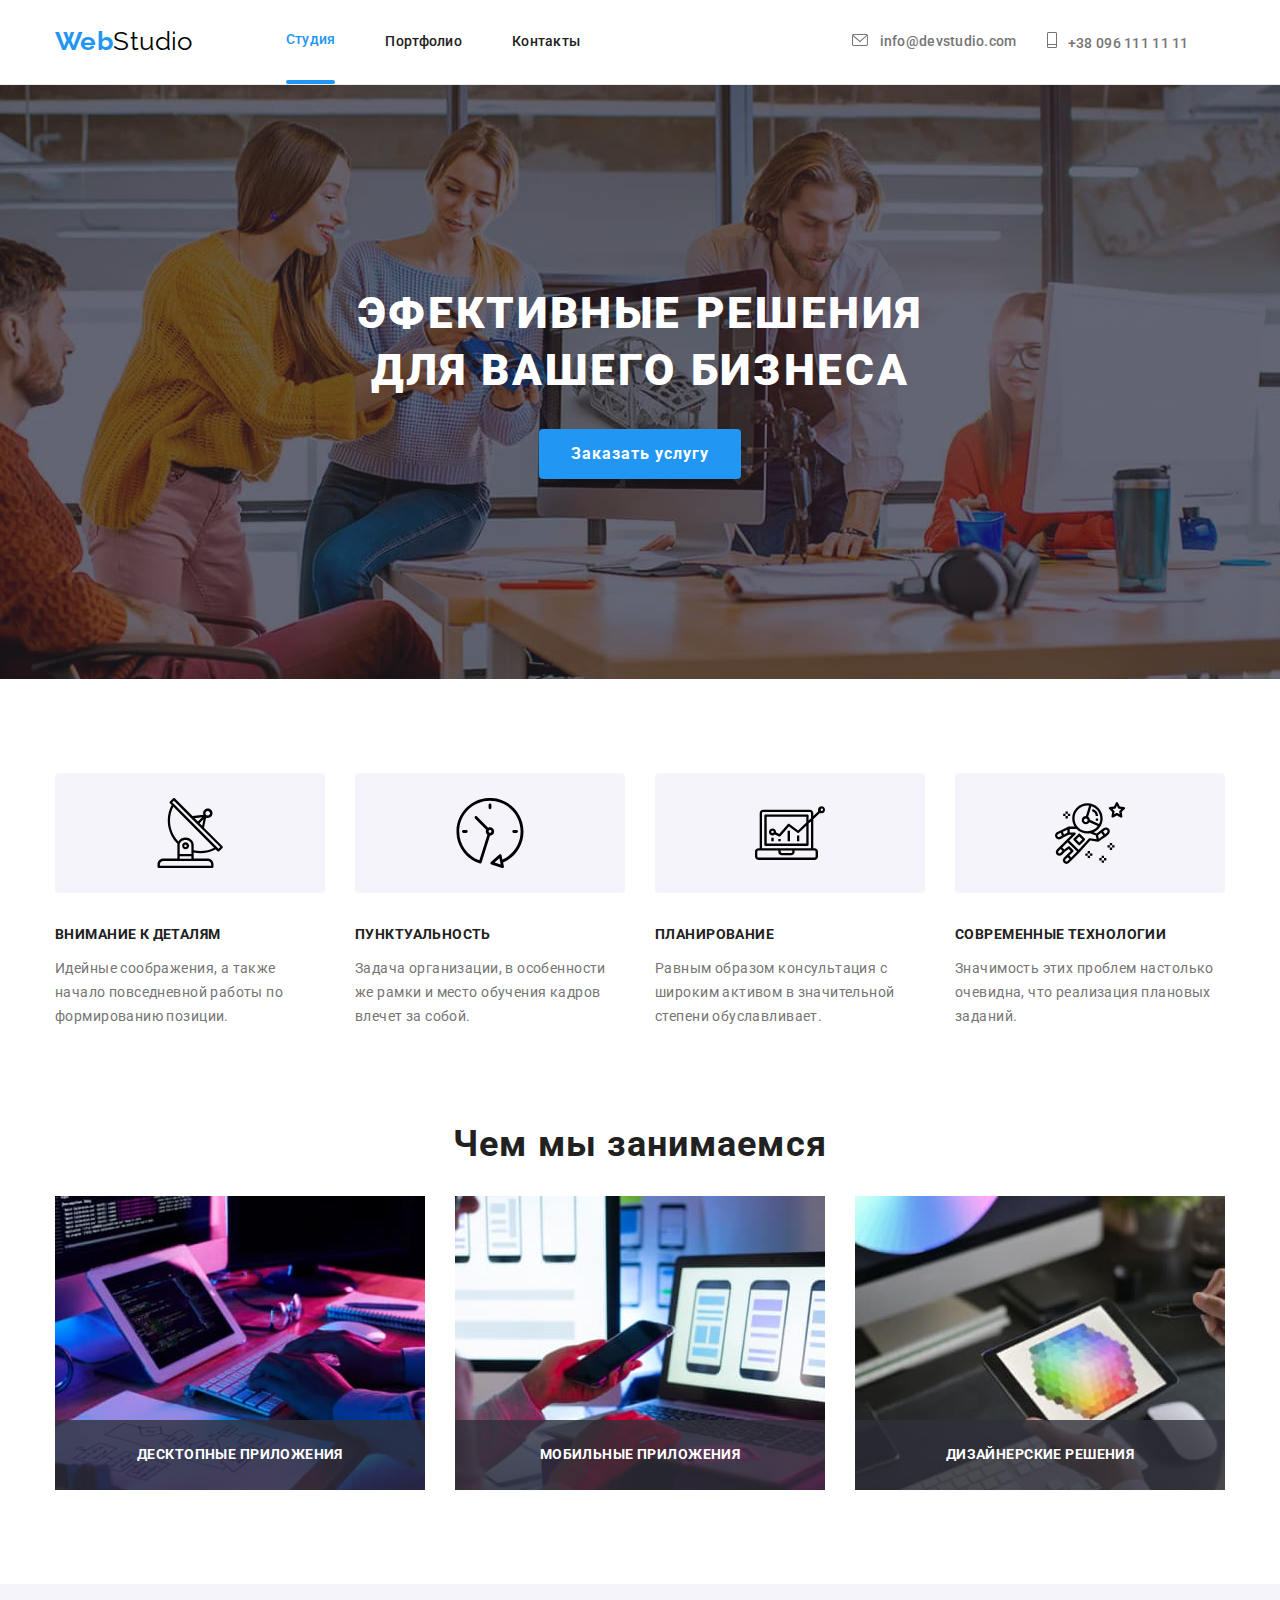
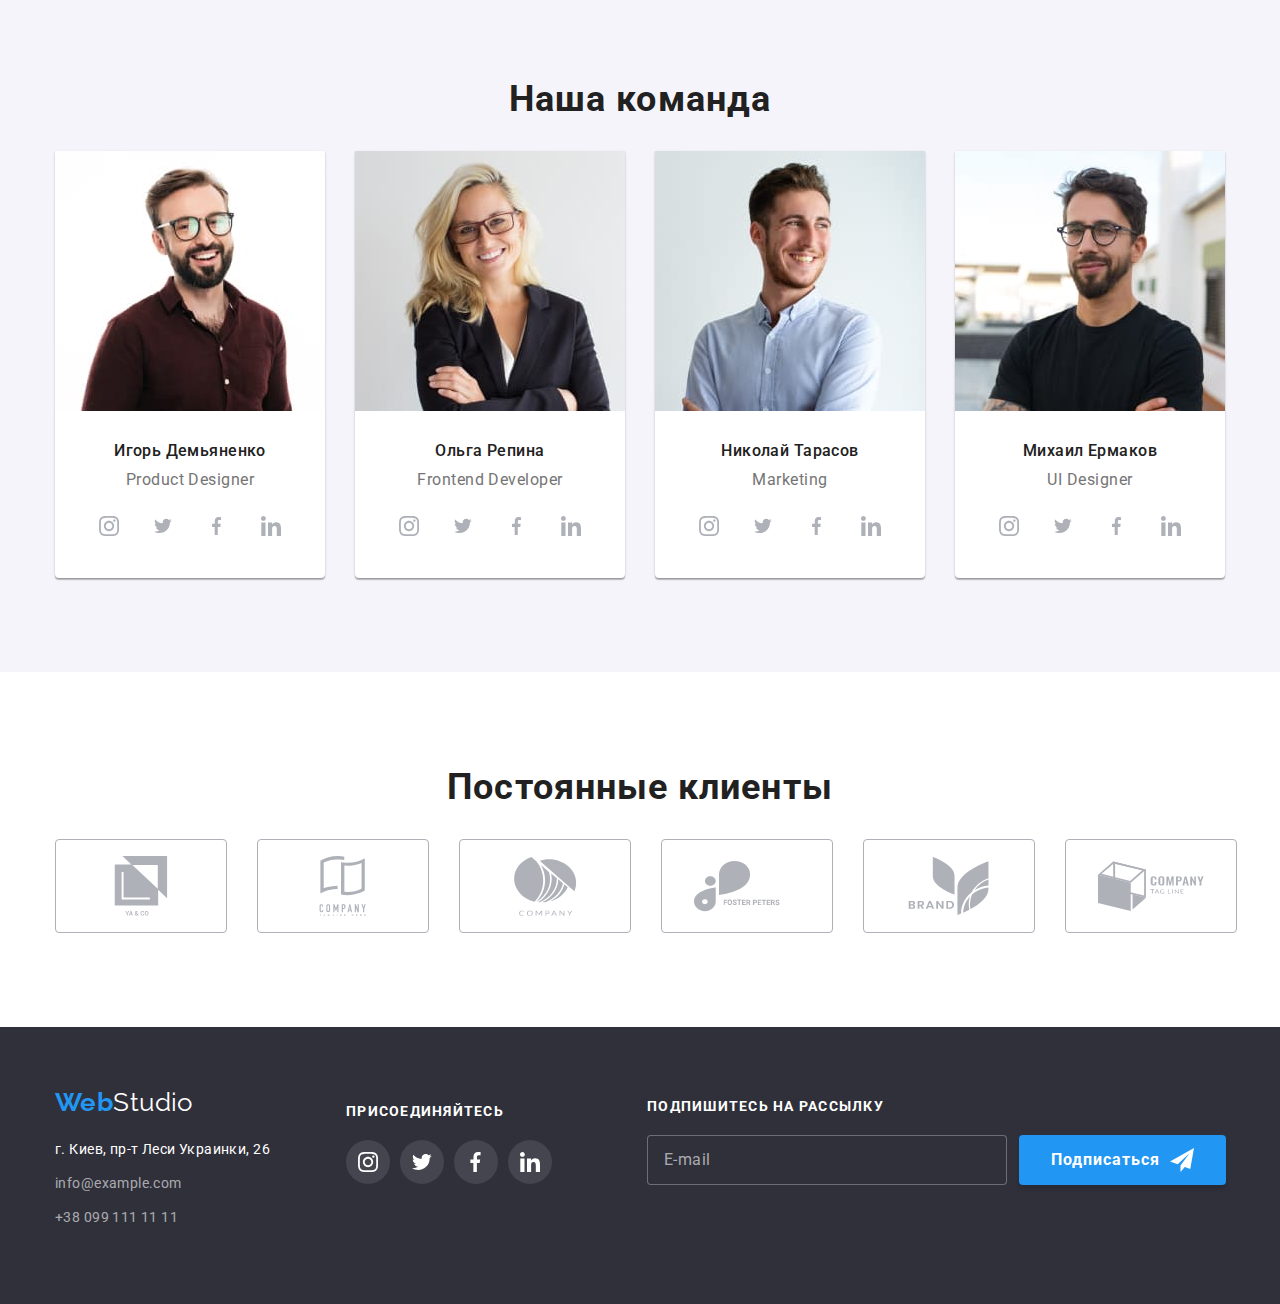
==== commit 6dcd82ca: "add adaptive photo in team card set" ====
--- a/index.html
+++ b/index.html
@@ -282,7 +282,16 @@
 
                     <li class="cart">
                         <picture>
-                            <source srcset="./images/our-team/igor-270.jpg 1x, ./images/our-team/igor-270@2x.jpg 2x" />
+                            <source srcset="./images/our-team/igor-270.jpg 1x, ./images/our-team/igor-270@2x.jpg 2x"
+                                media="(min-width:1200px)" />
+
+                            <source
+                                srcset="./images/tablet/team-set/igor-354.jpg 1x, ./images/tablet/team-set/igor-354@2x.jpg 2x"
+                                media="(min-width:768px)" />
+
+                            <source
+                                srcset="./images/mobile/team-set/igor-450.jpg 1x, ./images/mobile/team-set/igor-450@2x.jpg 2x"
+                                media="(min-width:480px)" />
                             <img src="./images/our-team/igor-270.jpg" alt="Маркетолог Николай" width="270"
                                 class="photo">
 
@@ -334,7 +343,16 @@
                     <li class="cart">
 
                         <picture>
-                            <source srcset="./images/our-team/olga-270.jpg 1x, ./images/our-team/olga-270@2x.jpg 2x" />
+                            <source srcset="./images/our-team/olga-270.jpg 1x, ./images/our-team/olga-270@2x.jpg 2x"
+                                media="(min-width:1200px)" />
+                            <source
+                                srcset="./images/tablet/team-set/olga-354.jpg 1x, ./images/tablet/team-set/olga-354@2x.jpg 2x"
+                                media="(min-width:768px)" />
+
+                            <source
+                                srcset="./images/mobile/team-set/olga-450.jpg 1x, ./images/mobile/team-set/olga-450@2x.jpg 2x"
+                                media="(min-width:480px)" />
+
                             <img src="./images/our-team/olga-270.jpg" alt="Розработчик Ольга" width="270" class="photo">
                         </picture>
 
@@ -382,7 +400,17 @@
 
                         <picture>
                             <source
-                                srcset="./images/our-team/nikolay-270.jpg 1x, ./images/our-team/nikolay-270@2x.jpg 2x" />
+                                srcset="./images/our-team/nikolay-270.jpg 1x, ./images/our-team/nikolay-270@2x.jpg 2x"
+                                media="(min-width:1200px)" />
+
+                            <source
+                                srcset="./images/tablet/team-set/nikolay-354.jpg 1x, ./images/tablet/team-set/nikolay-354@2x.jpg 2x"
+                                media="(min-width:768px)" />
+
+                            <source
+                                srcset="./images/mobile/team-set/nikolay-450.jpg 1x, ./images/mobile/team-set/nikolay-450@2x.jpg 2x"
+                                media="(min-width:480px)" />
+
                             <img src="./images/our-team/nikolay-270.jpg" alt="Маркетолог Николай" width="270"
                                 class="photo">
 
@@ -430,7 +458,17 @@
                     <li class="cart">
                         <picture>
                             <source
-                                srcset="./images/our-team/mykhail-270.jpg 1x, ./images/our-team/mykhail-270@2x.jpg 2x" />
+                                srcset="./images/our-team/mykhail-270.jpg 1x, ./images/our-team/mykhail-270@2x.jpg 2x"
+                                media="(min-width:1200px)" />
+
+                            <source
+                                srcset="./images/tablet/team-set/mykhail-354.jpg 1x, ./images/tablet/team-set/mykhail-354@2x.jpg 2x"
+                                media="(min-width:768px)" />
+
+                            <source
+                                srcset="./images/mobile/team-set/mykhail-450.jpg 1x, ./images/mobile/team-set/mykhail-450@2x.jpg 2x"
+                                media="(min-width:480px)" />
+
                             <img src="./images/our-team/mykhail-270.jpg" alt="Ul Дизайнер Михаил" width="270"
                                 class="photo">
 
--- a/css/main.min.css
+++ b/css/main.min.css
@@ -1 +1 @@
-/*! modern-normalize v1.1.0 | MIT License | https://github.com/sindresorhus/modern-normalize */*,::after,::before{-webkit-box-sizing:border-box;box-sizing:border-box}html{-moz-tab-size:4;-o-tab-size:4;tab-size:4}html{line-height:1.15;-webkit-text-size-adjust:100%}body{margin:0}body{font-family:system-ui,-apple-system,"Segoe UI",Roboto,Helvetica,Arial,sans-serif,"Apple Color Emoji","Segoe UI Emoji"}hr{height:0;color:inherit}abbr[title]{-webkit-text-decoration:underline dotted;text-decoration:underline dotted}b,strong{font-weight:bolder}code,kbd,pre,samp{font-family:ui-monospace,SFMono-Regular,Consolas,"Liberation Mono",Menlo,monospace;font-size:1em}small{font-size:80%}sub,sup{font-size:75%;line-height:0;position:relative;vertical-align:baseline}sub{bottom:-0.25em}sup{top:-0.5em}table{text-indent:0;border-color:inherit}button,input,optgroup,select,textarea{font-family:inherit;font-size:100%;line-height:1.15;margin:0}button,select{text-transform:none}[type=button],[type=reset],[type=submit],button{-webkit-appearance:button}::-moz-focus-inner{border-style:none;padding:0}:-moz-focusring{outline:1px dotted ButtonText}:-moz-ui-invalid{box-shadow:none}legend{padding:0}progress{vertical-align:baseline}::-webkit-inner-spin-button,::-webkit-outer-spin-button{height:auto}[type=search]{-webkit-appearance:textfield;outline-offset:-2px}::-webkit-search-decoration{-webkit-appearance:none}::-webkit-file-upload-button{-webkit-appearance:button;font:inherit}summary{display:list-item}body{color:#757575;font-family:"Roboto",Helvetica;font-size:14px;letter-spacing:.03em;margin:0}a{text-decoration:none;outline:none}h1,h2,h4,h5{margin-top:0;margin-bottom:0}p{margin-bottom:0;margin-top:0}ul{padding:0;margin:0;margin-top:0;margin-bottom:0;list-style:none}img{display:block;max-width:100%;height:auto}.container{max-width:480px;margin-left:auto;margin-right:auto;padding-left:15px;padding-right:15px}@media screen and (min-width: 768px){.container{max-width:768px}}@media screen and (min-width: 1200px){.container{max-width:1200px}}.hidden{position:absolute;width:1px;height:1px;margin:-1px;border:0;padding:0;white-space:nowrap;-webkit-clip-path:inset(100%);clip-path:inset(100%);clip:rect(0 0 0 0);overflow:hidden}.backdown__bottom{background:#f5f4fa;padding-bottom:60px}@media screen and (min-width: 1200px){.backdown__bottom{padding-bottom:94px}}.backdown__top{padding-top:60px}@media screen and (min-width: 1200px){.backdown__top{padding-top:94px}}.header{border-bottom:1px solid #ececec}.logo{display:block;display:-webkit-box;display:-ms-flexbox;display:flex;font-weight:400;font-size:26px;line-height:31px}@media screen and (min-width: 768px){.auth-naw{-webkit-box-pack:start;-ms-flex-pack:start;justify-content:start}}.auth-naw__link{color:#757575}.studio{color:#fff}.auth-naw__svg{fill:currentColor}@media screen and (min-width: 768px){.auth-naw__svg{margin-right:8px}}.link{display:block;margin-top:0px;margin-bottom:0px;font-weight:500;line-height:1.14;letter-spacing:.02em;-webkit-transition:color 250ms cubic-bezier(0.4, 0, 0.2, 1);transition:color 250ms cubic-bezier(0.4, 0, 0.2, 1)}.link:hover,.link:focus{color:#2196f3}.auth-naw__link{text-decoration:none;outline:none}.logo{-webkit-box-align:center;-ms-flex-align:center;align-items:center;color:#fff;font-family:"Raleway",sans-serif;color:#000}.logo-web{color:#2196f3;font-weight:700}@media screen and (min-width: 768px){.navigation{display:-webkit-box;display:-ms-flexbox;display:flex;-webkit-box-align:center;-ms-flex-align:center;align-items:center}}@media screen and (min-width: 768px){.site-naw{display:-webkit-box;display:-ms-flexbox;display:flex;-webkit-box-align:center;-ms-flex-align:center;align-items:center;color:#212121;padding-left:0}}@media screen and (max-width: 1199px){.site-naw{margin-right:80px}}@media screen and (min-width: 1200px){.site-naw{margin-right:150px}}.site-naw__item{text-align:center}@media screen and (min-width: 768px){.site-naw__item{margin-right:50px;position:relative}.site-naw__item:last-child{margin-right:0}}.site-naw_link{color:currentColor}@media screen and (min-width: 768px){.site-naw_link{padding-top:32px;padding-bottom:32px}}.main-naw{display:-webkit-box;display:-ms-flexbox;display:flex;-webkit-box-align:center;-ms-flex-align:center;align-items:center}@media screen and (max-width: 767px){.main-naw{padding:16px 15px;-webkit-box-pack:justify;-ms-flex-pack:justify;justify-content:space-between}}@media screen and (min-width: 768px){.main-naw{-webkit-box-pack:space-evenly;-ms-flex-pack:space-evenly;justify-content:space-evenly}}@media screen and (min-width: 768px){.auth-naw__item{margin-bottom:10px}.auth-naw__item:last-child{margin-bottom:0}}@media screen and (max-width: 767px){.auth-naw__item{margin-bottom:10px}}@media screen and (min-width: 1200px){.auth-naw__item{margin-right:30px;margin-bottom:0}}.icon-company{display:none}@media screen and (min-width: 768px){.icon-company{display:inline-block}}.current{color:#2196f3}@media screen and (min-width: 768px){.current::after{content:" ";display:block;border-radius:4px;width:100%;height:4px;color:#2196f3;background-color:#2196f3}}.burger__menu{z-index:5}@media screen and (max-width: 767px){.burger__menu.is-open{opacity:1;pointer-events:fill}}@media screen and (max-width: 767px){.burger__menu{display:-webkit-box;display:-ms-flexbox;display:flex;-webkit-box-orient:vertical;-webkit-box-direction:normal;-ms-flex-flow:column;flex-flow:column;-webkit-box-pack:justify;-ms-flex-pack:justify;justify-content:space-between;opacity:0;pointer-events:none;top:0;bottom:0;left:0;right:0;padding:40px;position:absolute;background-color:#fff;-webkit-transition:opacity 250ms linear,background-color 250ms linear;transition:opacity 250ms linear,background-color 250ms linear}}@media screen and (min-width: 768px){.burger__menu{display:-webkit-box;display:-ms-flexbox;display:flex;-webkit-box-align:center;-ms-flex-align:center;align-items:center;padding-left:0}}.burger__menu_button{z-index:10}@media screen and (min-width: 768px){.burger__menu_button{display:none}}@media screen and (max-width: 767px){.burger__menu_button{display:-webkit-inline-box;display:-ms-inline-flexbox;display:inline-flex;display:inline-block;fill:#212121;width:40px;height:40px;padding:0;margin:0;margin-right:15px;max-width:40px;max-height:40px;border:none;background-color:rgba(0,0,0,0);-webkit-transition:fill 300ms cubic-bezier(0.4, 0, 0.2, 1);transition:fill 300ms cubic-bezier(0.4, 0, 0.2, 1)}.burger__menu_button:hover{fill:#2196f3}.burger__menu_button .burger__menu__icon--menu{opacity:0}.burger__menu_button.is-open .burger__menu__icon--menu{opacity:1}.burger__menu_button.is-open .burger__menu__icon--close{opacity:0}}.site-naw{color:#212121;font-weight:500}@media screen and (max-width: 767px){.site-naw{font-size:40px;line-height:1.175;letter-spacing:.02em}}@media screen and (max-width: 767px){.site-naw__item{margin-bottom:35px}.site-naw__item:last-child{margin-bottom:0}}.auth-naw{letter-spacing:.02em}@media screen and (max-width: 767px){.auth-naw{display:-webkit-box;display:-ms-flexbox;display:flex;-webkit-box-orient:vertical;-webkit-box-direction:reverse;-ms-flex-direction:column-reverse;flex-direction:column-reverse;font-weight:500;font-size:34px;line-height:40px}}@media screen and (min-width: 1200px){.auth-naw{display:-webkit-box;display:-ms-flexbox;display:flex;-webkit-box-align:center;-ms-flex-align:center;align-items:center}}@media screen and (max-width: 767px){.auth-naw__link--tell{color:#2196f3}}.auth-naw__link--size{color:#757575;letter-spacing:.02em}@media screen and (max-width: 767px){.auth-naw__link--size{font-weight:500;font-size:24px;line-height:28px}}@media screen and (max-width: 767px){.socia__list{display:-webkit-box;display:-ms-flexbox;display:flex;-webkit-box-pack:start;-ms-flex-pack:start;justify-content:flex-start;font-weight:500;font-size:18px;line-height:1.2222;letter-spacing:.02em}}@media screen and (min-width: 768px){.socia__list{display:none}}@media screen and (max-width: 767px){.social__item{border-right:1px solid rgba(33,33,33,.2);padding-right:10px;padding-left:10px;color:#2196f3}.social__item:last-child{padding-right:0;border:none}.social__item:first-child{padding-left:0}}.section-hero{background-color:#2f303a;background-image:-webkit-gradient(linear, left top, right top, from(rgba(47, 48, 58, 0.4)), to(rgba(47, 48, 58, 0.4))),url(../images/mobile/mobile-hero-img/hero-mobile.jpg);background-image:linear-gradient(to right, rgba(47, 48, 58, 0.4), rgba(47, 48, 58, 0.4)),url(../images/mobile/mobile-hero-img/hero-mobile.jpg);background-repeat:no-repeat;background-position:center;margin-right:auto;margin-left:auto;padding-top:120px;padding-bottom:120px}@media screen and (min-width: 768px){.section-hero{background-image:-webkit-gradient(linear, left top, right top, from(rgba(47, 48, 58, 0.4)), to(rgba(47, 48, 58, 0.4))),url(../images/tablet/hero/hero-tablet.jpg);background-image:linear-gradient(to right, rgba(47, 48, 58, 0.4), rgba(47, 48, 58, 0.4)),url(../images/tablet/hero/hero-tablet.jpg);padding-top:120px;padding-bottom:120px}}@media screen and (min-width: 1200px){.section-hero{background-image:-webkit-gradient(linear, left top, right top, from(rgba(47, 48, 58, 0.4)), to(rgba(47, 48, 58, 0.4))),url(../images/hero-bg.jpg);background-image:linear-gradient(to right, rgba(47, 48, 58, 0.4), rgba(47, 48, 58, 0.4)),url(../images/hero-bg.jpg);padding-top:200px;padding-bottom:200px}}.section-hero__title{margin-top:0px;margin-bottom:30px;color:#fff;text-align:center;font-weight:900;font-size:26px;line-height:1.6153;letter-spacing:.06em}@media screen and (min-width: 1200px){.section-hero__title{font-size:44px;line-height:1.3}}.button{font-family:"Roboto";background-color:#2196f3;color:#fff;border:none;cursor:pointer;font-weight:700;min-width:200px;min-height:50px;font-size:16px;line-height:1.8;letter-spacing:.06em;padding:10px 32px;margin-right:auto;margin-left:auto;-webkit-box-shadow:0px 4px 4px rgba(0,0,0,.15);box-shadow:0px 4px 4px rgba(0,0,0,.15);border-radius:4px;display:block;background-color:#2196f3;-webkit-transition:background-color 250ms cubic-bezier(0.4, 0, 0.2, 1);transition:background-color 250ms cubic-bezier(0.4, 0, 0.2, 1)}.button:hover,.button:focus{background-color:#188ce8}.backdrop{position:fixed;display:inline-block;top:0;left:0;bottom:0;right:0;background-color:rgba(0,0,0,.2);z-index:10;-webkit-transition:opacity 250ms cubic-bezier(0.4, 0, 0.2, 1);transition:opacity 250ms cubic-bezier(0.4, 0, 0.2, 1)}.is-hidden{opacity:0;pointer-events:none}.modal{position:absolute;padding:0;top:50%;left:50%;padding-top:40px;padding-left:40px;padding-bottom:40px;padding-right:40px;width:450px;-webkit-transform:translate(-50%, -50%);transform:translate(-50%, -50%);background-color:#fff;border-radius:4px;-webkit-transition:background-color 250ms cubic-bezier(0.4, 0, 0.2, 1);transition:background-color 250ms cubic-bezier(0.4, 0, 0.2, 1);z-index:20}@media screen and (min-width: 1200px){.modal{min-width:530px;min-height:580px}}.btn-modal{position:absolute;top:8px;right:8px;display:-webkit-box;display:-ms-flexbox;display:flex;-webkit-box-pack:center;-ms-flex-pack:center;justify-content:center;-webkit-box-align:center;-ms-flex-align:center;align-items:center;width:30px;height:30px;padding:0;background:#fff;border-radius:50%;border:1px solid rgba(0,0,0,.1)}.btn-modal__close{display:block;width:11px;height:11px;fill:#000;-webkit-transition:fill 250ms cubic-bezier(0.4, 0, 0.2, 1);transition:fill 250ms cubic-bezier(0.4, 0, 0.2, 1)}.btn-modal__close:hover{fill:#2196f3}.modal-title{font-weight:700;font-size:20px;line-height:1.5;text-align:center;letter-spacing:.03em;color:#212121;margin-top:0;margin-bottom:12px}@media screen and (min-width: 1200px){.modal-title{font-size:20px;line-height:1.15}}.form-field{position:relative;display:-webkit-box;display:-ms-flexbox;display:flex;-webkit-box-orient:vertical;-webkit-box-direction:normal;-ms-flex-direction:column;flex-direction:column}.form-field__title{display:inline-block;margin-bottom:4px}.label{margin-bottom:10px}textarea{font-family:"Roboto";font-style:normal;font-weight:400;font-size:14px;line-height:1.71428;letter-spacing:.03em}.form-field__icon{position:absolute;bottom:46%;left:14px;display:block;fill:#000;width:18px;height:18px;-webkit-transform:translate(0, 60%);transform:translate(0, 60%);-webkit-transition:fill 250ms cubic-bezier(0.4, 0, 0.2, 1);transition:fill 250ms cubic-bezier(0.4, 0, 0.2, 1)}.form-field__svg{width:18px;height:18px}.form-field__text{border:1px solid rgba(33,33,33,.2);border-radius:4px;padding:0;padding-left:42px;width:100%;min-height:40px;-webkit-transition:border 250ms cubic-bezier(0.4, 0, 0.2, 1),fill 250ms cubic-bezier(0.4, 0, 0.2, 1);transition:border 250ms cubic-bezier(0.4, 0, 0.2, 1),fill 250ms cubic-bezier(0.4, 0, 0.2, 1)}.form-field__text:focus{border:1px solid #2196f3;border-radius:4px;outline:none}.form-field__text:focus+.form-field__icon{fill:#2196f3}.form-field textarea{display:block;resize:none;border:1px solid rgba(33,33,33,.2);border-radius:4px;padding-left:16px;padding-top:12px;max-width:488px;max-height:120px;outline:none;-webkit-transition:border 250ms cubic-bezier(0.4, 0, 0.2, 1);transition:border 250ms cubic-bezier(0.4, 0, 0.2, 1)}.textarea:focus{border:1px solid #2196f3}.textarea-margin{margin-bottom:20px}.checkbox>input[type=checkbox]{margin-right:5px}.checkbox a{font-style:normal;margin-left:2px;-webkit-text-decoration-line:underline;text-decoration-line:underline;color:#2196f3}.checkbox__input:checked+.checkbox__span{-webkit-box-sizing:border-box;box-sizing:border-box;background-image:url(../images/icon.svg/sprite.svg/check-white.svg);background-repeat:no-repeat;background-size:contain;background-position:top 1px left 0;background-color:#2196f3;border:#2196f3;border:1px solid #2196f3;border-radius:2px;margin-right:7px}.checkbox__span{display:inline-block;border:2px solid #212121;border-radius:1px;width:16px;height:15px;margin-right:7px}input[type=checkbox]{position:absolute;width:1px;height:1px;margin:-1px;border:0;padding:0;white-space:nowrap;-webkit-clip-path:inset(100%);clip-path:inset(100%);clip:rect(0 0 0 0);overflow:hidden}.checkbox__label{display:-webkit-box;display:-ms-flexbox;display:flex;-webkit-box-pack:center;-ms-flex-pack:center;justify-content:center;margin-bottom:30px;font-size:12px;line-height:1.16}@media screen and (min-width: 1200px){.checkbox__label{font-size:14px;line-height:1.71}}.cheacked{width:16px;height:15px}.checked-icon{-moz-appearance:none;appearance:none;-webkit-appearance:none}.section-title{color:#212121;font-weight:700;font-size:36px;line-height:1.2;text-align:center;margin-bottom:50px}.title{color:#212121;font-weight:700;font-size:14px;line-height:1.7;margin-top:30px;margin-bottom:10px}.trait-text{font-size:14px;line-height:1.7;letter-spacing:.03em}.features{padding-top:0;padding-bottom:0;text-align:center}.trait__thumb{display:-webkit-box;display:-ms-flexbox;display:flex;-webkit-box-align:center;-ms-flex-align:center;align-items:center;-webkit-box-pack:center;-ms-flex-pack:center;justify-content:center;max-width:450px;height:120px;background-color:#f5f4fa;border-radius:4px}.trait__title{text-align:center}@media screen and (min-width: 768px){.trait__title{text-align:start}}.section-style{background:#fff;padding-bottom:94px}.what-we-do{display:-webkit-box;display:-ms-flexbox;display:flex}@media screen and (max-width: 1199px){.what-we-do--section{display:none}}.item-tumb{position:relative}.item-text{position:absolute;display:-webkit-box;display:-ms-flexbox;display:flex;-ms-flex-line-pack:center;align-content:center;-webkit-box-pack:center;-ms-flex-pack:center;justify-content:center;-webkit-box-align:center;-ms-flex-align:center;align-items:center;bottom:0;width:100%;height:70px;color:#fff;background-color:rgba(47,48,58,.8);font-weight:700;font-size:14px;line-height:1.2;letter-spacing:.03em;text-transform:uppercase}@media screen and (max-width: 767px){.trait__item{max-width:450px;margin-bottom:30px}}@media screen and (min-width: 768px){.trait__item{width:calc((100% - 60px)/2);max-width:450px;margin:15px}}@media screen and (min-width: 1200px){.trait__item{width:370px;margin:0;margin-right:30px}.trait__item:last-child{margin-right:0}}@media screen and (min-width: 768px){.trait{display:-webkit-box;display:-ms-flexbox;display:flex}}@media screen and (max-width: 1199px){.trait{-ms-flex-wrap:wrap;flex-wrap:wrap}}.photo{width:100%;margin-bottom:0}@media screen and (min-width: 768px){.team__cart .card_list{margin:-15px}}.title-team{font-weight:500;font-size:16px;line-height:1.2;color:#212121;text-align:center;margin-top:0;margin-bottom:10px}.text-team{font-size:16px;line-height:1.2;letter-spacing:.03em;text-align:center;margin-top:0;padding-bottom:15px}.section-style{background:#fff;padding-bottom:60px}@media screen and (min-width: 1200px){.section-style{padding-bottom:94px}}.padding-none{padding-top:60px}@media screen and (min-width: 1200px){.padding-none{padding-top:94px}}.cart-bottom{padding-top:30px;padding-bottom:30px}.team__cart{margin:-15px}@media screen and (min-width: 768px){.team__cart{display:-webkit-box;display:-ms-flexbox;display:flex;-ms-flex-wrap:wrap;flex-wrap:wrap}}@media screen and (min-width: 1200px){.team__cart{-ms-flex-wrap:nowrap;flex-wrap:nowrap}}.cart{background:#fff;overflow:hidden;-webkit-box-shadow:0px 1px 3px rgba(0,0,0,.12),0px 1px 1px rgba(0,0,0,.14),0px 2px 1px rgba(0,0,0,.2);box-shadow:0px 1px 3px rgba(0,0,0,.12),0px 1px 1px rgba(0,0,0,.14),0px 2px 1px rgba(0,0,0,.2);border-radius:0px 0px 4px 4px;margin:15px}@media screen and (max-width: 767px){.cart{margin-bottom:30px}}@media screen and (min-width: 768px){.cart{width:calc((100% - 60px)/2)}}@media screen and (min-width: 768px)and (max-width: 1199px){.cart:nth-child(4n){margin-right:0}}.text-box{text-align:center;min-width:150px;padding-top:30px;padding-bottom:30px;padding-right:60px;padding-left:60px}.list-team{display:-webkit-box;display:-ms-flexbox;display:flex;-webkit-box-pack:center;-ms-flex-pack:center;justify-content:center;margin-left:32px;margin-right:32px}.item-team{display:-webkit-box;display:-ms-flexbox;display:flex;-webkit-box-align:center;-ms-flex-align:center;align-items:center;text-align:center;-webkit-box-pack:center;-ms-flex-pack:center;justify-content:center;min-height:44px;min-width:44px;fill:currentColor;border-radius:50%}.item-team:not(:last-child){margin-right:10px;text-align:center}.link-team{-webkit-box-sizing:border-box;box-sizing:border-box;height:100%;width:100%;fill:#afb1b8;border-radius:50%;display:-webkit-box;display:-ms-flexbox;display:flex;-webkit-box-align:center;-ms-flex-align:center;align-items:center;-webkit-box-pack:center;-ms-flex-pack:center;justify-content:center;-webkit-transition:background-color 250ms cubic-bezier(0.4, 0, 0.2, 1),fill 250ms cubic-bezier(0.4, 0, 0.2, 1);transition:background-color 250ms cubic-bezier(0.4, 0, 0.2, 1),fill 250ms cubic-bezier(0.4, 0, 0.2, 1)}.link-team:hover,.link-team:focus{fill:#fff;background-color:#2196f3}.team{background:#f5f4fa;padding-top:94px;padding-bottom:94px}.partner{padding-top:60px;padding-bottom:60px}@media screen and (min-width: 1200px){.partner{padding-top:94px;padding-bottom:94px}}.list-partner{margin:-15px}@media screen and (max-width: 1199px){.list-partner{display:-webkit-box;display:-ms-flexbox;display:flex;-ms-flex-wrap:wrap;flex-wrap:wrap;-webkit-box-pack:center;-ms-flex-pack:center;justify-content:center}}@media screen and (min-width: 768px){.list-partner{display:-webkit-box;display:-ms-flexbox;display:flex}}.item-partner{-webkit-box-pack:center;-ms-flex-pack:center;justify-content:center;margin:15px;width:210px}@media screen and (min-width: 768px){.item-partner{width:226px;margin:15px}}.link-partner{width:100%;height:100%;display:-webkit-box;display:-ms-flexbox;display:flex;-webkit-box-align:center;-ms-flex-align:center;align-items:center;-webkit-box-pack:center;-ms-flex-pack:center;justify-content:center;-ms-flex-line-pack:center;align-content:center;padding-top:16px;padding-right:52px;padding-bottom:16px;padding-left:52px;border:1px solid #afb1b8;border-radius:4px;-webkit-transition:all .3s ease 0s;transition:all .3s ease 0s;color:#afb1b8;fill:#afb1b8;-webkit-transition:fill 250ms cubic-bezier(0.4, 0, 0.2, 1),border-color 250ms cubic-bezier(0.4, 0, 0.2, 1);transition:fill 250ms cubic-bezier(0.4, 0, 0.2, 1),border-color 250ms cubic-bezier(0.4, 0, 0.2, 1)}@media screen and (min-width: 768px){.link-partner{padding-top:16px;padding-right:32px;padding-bottom:16px;padding-left:32px}}.link-partner:hover,.link-partner:focus{fill:#2196f3;border-color:#2196f3}.footer{background-color:#2f303a;font-style:normal;padding-top:60px}@media screen and (max-width: 1199px){.footer{padding-bottom:60px}}@media screen and (min-width: 768px){.tablet__wraper{display:-webkit-box;display:-ms-flexbox;display:flex;-ms-flex-pack:distribute;justify-content:space-around;margin-bottom:60px}}.logo-margin-bottom{-webkit-box-pack:center;-ms-flex-pack:center;justify-content:center;margin-bottom:20px}@media screen and (min-width: 1200px){.logo-margin-bottom{-webkit-box-pack:start;-ms-flex-pack:start;justify-content:start}}.studio{color:#fff}.address{font-size:normal}.list{padding-left:0}a[href="https://goo.gl/maps/727tqZzBJjCVUAbq7"]{color:#fff;font-weight:400;font-style:normal}@media screen and (min-width: 1200px){a[href="https://goo.gl/maps/727tqZzBJjCVUAbq7"]{font-size:14px;line-height:1.7}}.footer-adrs{margin-bottom:10px}.footer-adrs:nth-child(3n){padding-bottom:0%}.footer-link{font-style:normal;font-weight:400;font-size:14px;line-height:1.7;font-style:normal;color:rgba(255,255,255,.6)}.list .footer-adrs:last-child{margin-bottom:0}.list-connect{display:-webkit-box;display:-ms-flexbox;display:flex;-webkit-box-pack:center;-ms-flex-pack:center;justify-content:center}.title-footer{text-align:center;margin-bottom:20px;font-weight:700;font-size:14px;line-height:1.14;letter-spacing:.09em;text-transform:uppercase;color:#fff}.footer-social{margin-top:17px;margin-bottom:60px}.link-connect{display:-webkit-box;display:-ms-flexbox;display:flex;text-align:center;-webkit-box-pack:center;-ms-flex-pack:center;justify-content:center;-webkit-box-align:center;-ms-flex-align:center;align-items:center;-webkit-box-sizing:border-box;box-sizing:border-box;width:44px;height:44px;border-radius:50%;fill:#fff;-webkit-transition:background-color 250ms cubic-bezier(0.4, 0, 0.2, 1),fill 250ms cubic-bezier(0.4, 0, 0.2, 1),-webkit-box-shadow 250ms cubic-bezier(0.4, 0, 0.2, 1);transition:background-color 250ms cubic-bezier(0.4, 0, 0.2, 1),fill 250ms cubic-bezier(0.4, 0, 0.2, 1),-webkit-box-shadow 250ms cubic-bezier(0.4, 0, 0.2, 1);transition:background-color 250ms cubic-bezier(0.4, 0, 0.2, 1),fill 250ms cubic-bezier(0.4, 0, 0.2, 1),box-shadow 250ms cubic-bezier(0.4, 0, 0.2, 1);transition:background-color 250ms cubic-bezier(0.4, 0, 0.2, 1),fill 250ms cubic-bezier(0.4, 0, 0.2, 1),box-shadow 250ms cubic-bezier(0.4, 0, 0.2, 1),-webkit-box-shadow 250ms cubic-bezier(0.4, 0, 0.2, 1)}@media screen and (min-width: 1200px){.link-connect{min-width:100%;min-height:100%}}.link-connect:hover,.link-connect:focus{background-color:#2196f3;fill:#fff;-webkit-box-shadow:0px 4px 4px rgba(0,0,0,.25);box-shadow:0px 4px 4px rgba(0,0,0,.25)}.item-connect{display:-webkit-box;display:-ms-flexbox;display:flex;text-align:center;-webkit-box-pack:center;-ms-flex-pack:center;justify-content:center;-webkit-box-align:center;-ms-flex-align:center;align-items:center;max-width:44px;height:44px;border-radius:50%;background-color:rgba(255,255,255,.1);width:calc((100% - 30px)/4)}@media screen and (min-width: 1200px){.item-connect{min-width:44px;min-height:44px}}.item-connect:not(:last-child){margin-right:10px;text-align:center}.footer-container{padding:0;margin:0;text-align:center;-webkit-box-pack:center;-ms-flex-pack:center;justify-content:center}@media screen and (min-width: 1200px){.footer-container{text-align:start;min-width:231px;margin-right:60px}}@media screen and (min-width: 1200px){.footer-flex{display:-webkit-box;display:-ms-flexbox;display:flex;-webkit-box-pack:start;-ms-flex-pack:start;justify-content:flex-start;-webkit-box-align:baseline;-ms-flex-align:baseline;align-items:baseline}}@media screen and (min-width: 1200px){.sing-in{display:-webkit-box;display:-ms-flexbox;display:flex;-webkit-box-align:center;-ms-flex-align:center;align-items:center;-webkit-box-pack:center;-ms-flex-pack:center;justify-content:center;margin-left:95px;margin-right:auto}}.sing-in__label{display:-webkit-box;display:-ms-flexbox;display:flex;-webkit-box-orient:vertical;-webkit-box-direction:normal;-ms-flex-direction:column;flex-direction:column;margin:0;margin-bottom:20px;color:#fff}@media screen and (min-width: 768px){.sing-in__label{-webkit-box-pack:center;-ms-flex-pack:center;justify-content:center}}@media screen and (min-width: 1200px){.sing-in__label{margin-right:12px}}.sing-in__text{display:inline-block;margin:0;margin-bottom:20px;margin-left:auto;margin-right:auto}@media screen and (min-width: 1200px){.sing-in__text{margin-left:0}}.sing-in__input::-webkit-input-placeholder{font-size:16px;line-height:1.25;-webkit-box-align:center;align-items:center;letter-spacing:.03em;color:rgba(255,255,255,.6)}.sing-in__input::-moz-placeholder{font-size:16px;line-height:1.25;align-items:center;letter-spacing:.03em;color:rgba(255,255,255,.6)}.sing-in__input:-ms-input-placeholder{font-size:16px;line-height:1.25;-ms-flex-align:center;align-items:center;letter-spacing:.03em;color:rgba(255,255,255,.6)}.sing-in__input::-ms-input-placeholder{font-size:16px;line-height:1.25;-ms-flex-align:center;align-items:center;letter-spacing:.03em;color:rgba(255,255,255,.6)}.sing-in__input::placeholder{font-size:16px;line-height:1.25;-webkit-box-align:center;-ms-flex-align:center;align-items:center;letter-spacing:.03em;color:rgba(255,255,255,.6)}.sing-in__input{display:block;background-color:#2f303a;color:#fff;border:1px solid rgba(255,255,255,.3);border-radius:4px;width:100%;min-height:50px;padding-left:16px}@media screen and (min-width: 768px){.sing-in__input{width:450px;margin-left:auto;margin-right:auto}}@media screen and (min-width: 1200px){.sing-in__input{width:360px;min-height:50px}}.sing-in__button{display:-webkit-box;display:-ms-flexbox;display:flex;-webkit-box-pack:center;-ms-flex-pack:center;justify-content:center;-webkit-box-align:center;-ms-flex-align:center;align-items:center;text-align:center;text-align:center;fill:#fff;font-style:normal;font-weight:700;font-size:16px;line-height:1.875;letter-spacing:.06em}@media screen and (min-width: 1200px){.sing-in__button{margin-top:16px}}.sing-in__icon{margin-left:10px}.section-portfolio{margin-top:60px;margin-bottom:60px}@media screen and (min-width: 1200px){.section-portfolio{margin-top:94px;margin-bottom:94px}}.port-title{font-weight:700;color:#212121;font-size:18px;line-height:2;letter-spacing:.06em;text-align:inherit;margin-bottom:5px;margin-top:0;margin-bottom:0}.port-text{font-size:16px;line-height:1.8;text-align:inherit;color:#757575;margin-top:0}.title-text-padding{padding-top:20px;padding-bottom:20px;padding-left:24px;padding-right:24px}.port-button{font-family:"Roboto",Helvetica;font-weight:500;font-size:16px;line-height:26px;text-align:center;border-radius:4px;color:#212121;background:#f5f4fa;border:none;min-width:73px;height:38px;padding:6px 22px;border-radius:4px;-webkit-transition:background-color 250ms cubic-bezier(0.4, 0, 0.2, 1),color 250ms cubic-bezier(0.4, 0, 0.2, 1),-webkit-box-shadow 250ms cubic-bezier(0.4, 0, 0.2, 1);transition:background-color 250ms cubic-bezier(0.4, 0, 0.2, 1),color 250ms cubic-bezier(0.4, 0, 0.2, 1),-webkit-box-shadow 250ms cubic-bezier(0.4, 0, 0.2, 1);transition:background-color 250ms cubic-bezier(0.4, 0, 0.2, 1),box-shadow 250ms cubic-bezier(0.4, 0, 0.2, 1),color 250ms cubic-bezier(0.4, 0, 0.2, 1);transition:background-color 250ms cubic-bezier(0.4, 0, 0.2, 1),box-shadow 250ms cubic-bezier(0.4, 0, 0.2, 1),color 250ms cubic-bezier(0.4, 0, 0.2, 1),-webkit-box-shadow 250ms cubic-bezier(0.4, 0, 0.2, 1)}.port-button:hover,.port-button:focus{color:#fff;background-color:#2196f3;-webkit-box-shadow:0px 3px 1px rgba(0,0,0,.1),0px 1px 2px rgba(0,0,0,.08),0px 2px 2px rgba(0,0,0,.12);box-shadow:0px 3px 1px rgba(0,0,0,.1),0px 1px 2px rgba(0,0,0,.08),0px 2px 2px rgba(0,0,0,.12)}.buttons-list{display:-webkit-box;display:-ms-flexbox;display:flex;-webkit-box-pack:center;-ms-flex-pack:center;justify-content:center;margin-bottom:40px}@media screen and (max-width: 767px){.buttons-list{-ms-flex-wrap:wrap;flex-wrap:wrap;-webkit-box-pack:start;-ms-flex-pack:start;justify-content:start}}@media screen and (min-width: 768px){.buttons-list{margin-bottom:50px}}.btn-list{margin-right:8px;-webkit-transition:background-color 250ms cubic-bezier(0.4, 0, 0.2, 1),color 250ms cubic-bezier(0.4, 0, 0.2, 1),-webkit-box-shadow 250ms cubic-bezier(0.4, 0, 0.2, 1);transition:background-color 250ms cubic-bezier(0.4, 0, 0.2, 1),color 250ms cubic-bezier(0.4, 0, 0.2, 1),-webkit-box-shadow 250ms cubic-bezier(0.4, 0, 0.2, 1);transition:background-color 250ms cubic-bezier(0.4, 0, 0.2, 1),box-shadow 250ms cubic-bezier(0.4, 0, 0.2, 1),color 250ms cubic-bezier(0.4, 0, 0.2, 1);transition:background-color 250ms cubic-bezier(0.4, 0, 0.2, 1),box-shadow 250ms cubic-bezier(0.4, 0, 0.2, 1),color 250ms cubic-bezier(0.4, 0, 0.2, 1),-webkit-box-shadow 250ms cubic-bezier(0.4, 0, 0.2, 1)}@media screen and (max-width: 767px){.btn-list:nth-child(-n+3){margin-bottom:15px}}.btn-list:last-child{margin-right:0}.card-galery{padding-left:0;margin:-15px;z-index:5}@media screen and (min-width: 768px){.card-galery{-ms-flex-wrap:wrap;flex-wrap:wrap;display:-webkit-box;display:-ms-flexbox;display:flex}}.card-img{width:100%}.cards-galery{display:block;border:1px solid #eee;margin:14px;-webkit-transition:-webkit-box-shadow 250ms cubic-bezier(0.4, 0, 0.2, 1);transition:-webkit-box-shadow 250ms cubic-bezier(0.4, 0, 0.2, 1);transition:box-shadow 250ms cubic-bezier(0.4, 0, 0.2, 1);transition:box-shadow 250ms cubic-bezier(0.4, 0, 0.2, 1), -webkit-box-shadow 250ms cubic-bezier(0.4, 0, 0.2, 1)}@media screen and (min-width: 768px){.cards-galery{width:calc((100% - 60px)/2)}}@media screen and (min-width: 1200px){.cards-galery{width:calc((100% - 90px)/3)}}.cards-galery:hover{-webkit-box-shadow:0px 1px 1px rgba(0,0,0,.12),0px 4px 4px rgba(0,0,0,.06),1px 4px 6px rgba(0,0,0,.16);box-shadow:0px 1px 1px rgba(0,0,0,.12),0px 4px 4px rgba(0,0,0,.06),1px 4px 6px rgba(0,0,0,.16)}.card-galery-body{font-size:18px;line-height:1.5555;letter-spacing:.03em;color:#fff}.card-galery-body:hover{-webkit-transition:background-color 250ms cubic-bezier(0.4, 0, 0.2, 1),-webkit-box-shadow 250ms cubic-bezier(0.4, 0, 0.2, 1);transition:background-color 250ms cubic-bezier(0.4, 0, 0.2, 1),-webkit-box-shadow 250ms cubic-bezier(0.4, 0, 0.2, 1);transition:background-color 250ms cubic-bezier(0.4, 0, 0.2, 1),box-shadow 250ms cubic-bezier(0.4, 0, 0.2, 1);transition:background-color 250ms cubic-bezier(0.4, 0, 0.2, 1),box-shadow 250ms cubic-bezier(0.4, 0, 0.2, 1),-webkit-box-shadow 250ms cubic-bezier(0.4, 0, 0.2, 1)}.card-galery-body:hover .card-galery-thumb{-webkit-transform:translateY(0);transform:translateY(0)}.card-galery-body:hover .wrepper-tumb::before{-webkit-transform:translateY(0);transform:translateY(0)}.wrepper-tumb{position:relative;overflow:hidden}.wrepper-tumb::before{display:inline-block;content:"";position:absolute;top:0;left:0;width:100%;height:100%;background-color:rgba(33,150,243,.9);-webkit-transform:translateY(101%);transform:translateY(101%);-webkit-transition:-webkit-transform 250ms cubic-bezier(0.4, 0, 0.2, 1);transition:-webkit-transform 250ms cubic-bezier(0.4, 0, 0.2, 1);transition:transform 250ms cubic-bezier(0.4, 0, 0.2, 1);transition:transform 250ms cubic-bezier(0.4, 0, 0.2, 1), -webkit-transform 250ms cubic-bezier(0.4, 0, 0.2, 1)}.card-galery-thumb{bottom:0;position:absolute;top:25%;left:10%;-webkit-transform:translateY(101%);transform:translateY(101%);-webkit-transition:-webkit-transform 250ms cubic-bezier(0.4, 0, 0.2, 1);transition:-webkit-transform 250ms cubic-bezier(0.4, 0, 0.2, 1);transition:transform 250ms cubic-bezier(0.4, 0, 0.2, 1);transition:transform 250ms cubic-bezier(0.4, 0, 0.2, 1), -webkit-transform 250ms cubic-bezier(0.4, 0, 0.2, 1)}/*# sourceMappingURL=main.min.css.map */+/*! modern-normalize v1.1.0 | MIT License | https://github.com/sindresorhus/modern-normalize */*,::after,::before{-webkit-box-sizing:border-box;box-sizing:border-box}html{-moz-tab-size:4;-o-tab-size:4;tab-size:4}html{line-height:1.15;-webkit-text-size-adjust:100%}body{margin:0}body{font-family:system-ui,-apple-system,"Segoe UI",Roboto,Helvetica,Arial,sans-serif,"Apple Color Emoji","Segoe UI Emoji"}hr{height:0;color:inherit}abbr[title]{-webkit-text-decoration:underline dotted;text-decoration:underline dotted}b,strong{font-weight:bolder}code,kbd,pre,samp{font-family:ui-monospace,SFMono-Regular,Consolas,"Liberation Mono",Menlo,monospace;font-size:1em}small{font-size:80%}sub,sup{font-size:75%;line-height:0;position:relative;vertical-align:baseline}sub{bottom:-0.25em}sup{top:-0.5em}table{text-indent:0;border-color:inherit}button,input,optgroup,select,textarea{font-family:inherit;font-size:100%;line-height:1.15;margin:0}button,select{text-transform:none}[type=button],[type=reset],[type=submit],button{-webkit-appearance:button}::-moz-focus-inner{border-style:none;padding:0}:-moz-focusring{outline:1px dotted ButtonText}:-moz-ui-invalid{box-shadow:none}legend{padding:0}progress{vertical-align:baseline}::-webkit-inner-spin-button,::-webkit-outer-spin-button{height:auto}[type=search]{-webkit-appearance:textfield;outline-offset:-2px}::-webkit-search-decoration{-webkit-appearance:none}::-webkit-file-upload-button{-webkit-appearance:button;font:inherit}summary{display:list-item}body{color:#757575;font-family:"Roboto",Helvetica;font-size:14px;letter-spacing:.03em;margin:0}button{cursor:pointer}a{text-decoration:none;outline:none}h1,h2,h4,h5{margin-top:0;margin-bottom:0}p{margin-bottom:0;margin-top:0}ul{padding:0;margin:0;margin-top:0;margin-bottom:0;list-style:none}img{display:block;max-width:100%;height:auto}.container{max-width:480px;margin-left:auto;margin-right:auto;padding-left:15px;padding-right:15px}@media screen and (min-width: 768px){.container{max-width:768px}}@media screen and (min-width: 1200px){.container{max-width:1200px}}.hidden{position:absolute;width:1px;height:1px;margin:-1px;border:0;padding:0;white-space:nowrap;-webkit-clip-path:inset(100%);clip-path:inset(100%);clip:rect(0 0 0 0);overflow:hidden}.backdown__bottom{background:#f5f4fa;padding-bottom:60px}@media screen and (min-width: 1200px){.backdown__bottom{padding-bottom:94px}}.backdown__top{padding-top:60px}@media screen and (min-width: 1200px){.backdown__top{padding-top:94px}}.header{border-bottom:1px solid #ececec}.logo{display:block;display:-webkit-box;display:-ms-flexbox;display:flex;font-weight:400;font-size:26px;line-height:31px}@media screen and (min-width: 768px){.auth-naw{-webkit-box-pack:start;-ms-flex-pack:start;justify-content:start}}.auth-naw__link{color:#757575}.studio{color:#fff}.auth-naw__svg{fill:currentColor}@media screen and (min-width: 768px){.auth-naw__svg{margin-right:8px}}.link{display:block;margin-top:0px;margin-bottom:0px;font-weight:500;line-height:1.14;letter-spacing:.02em;-webkit-transition:color 250ms cubic-bezier(0.4, 0, 0.2, 1);transition:color 250ms cubic-bezier(0.4, 0, 0.2, 1)}.link:hover,.link:focus{color:#2196f3}.auth-naw__link{text-decoration:none;outline:none}.logo{-webkit-box-align:center;-ms-flex-align:center;align-items:center;color:#fff;font-family:"Raleway",sans-serif;color:#000}.logo-web{color:#2196f3;font-weight:700}@media screen and (min-width: 768px){.navigation{display:-webkit-box;display:-ms-flexbox;display:flex;-webkit-box-align:center;-ms-flex-align:center;align-items:center}}@media screen and (min-width: 768px)and (max-width: 1199px){.navigation{margin-right:88px}}@media screen and (min-width: 1200px){.navigation{margin-left:93px}}@media screen and (min-width: 768px){.site-naw{display:-webkit-box;display:-ms-flexbox;display:flex;-webkit-box-align:center;-ms-flex-align:center;align-items:center;color:#212121;padding-left:0}}@media screen and (min-width: 1200px){.site-naw{margin-right:272px}}@media screen and (min-width: 768px){.site-naw__item{margin-right:50px;position:relative}.site-naw__item:last-child{margin-right:0}}.site-naw_link{color:currentColor}@media screen and (min-width: 768px){.site-naw_link{padding-top:32px;padding-bottom:32px}}.main-naw{display:-webkit-box;display:-ms-flexbox;display:flex;-webkit-box-align:center;-ms-flex-align:center;align-items:center}@media screen and (max-width: 767px){.main-naw{padding:16px 15px;-webkit-box-pack:justify;-ms-flex-pack:justify;justify-content:space-between}}@media screen and (min-width: 768px)and (max-width: 1199px){.main-naw{-webkit-box-pack:justify;-ms-flex-pack:justify;justify-content:space-between}}@media screen and (min-width: 768px){.auth-naw__item{margin-bottom:10px}.auth-naw__item:last-child{margin-bottom:0}}@media screen and (max-width: 767px){.auth-naw__item{margin-bottom:10px}}@media screen and (min-width: 1200px){.auth-naw__item{margin-right:30px;margin-bottom:0}}.icon-company{display:none}@media screen and (min-width: 768px){.icon-company{display:inline-block}}.current{color:#2196f3}@media screen and (min-width: 768px){.current::after{content:" ";display:block;border-radius:4px;width:100%;height:4px;color:#2196f3;background-color:#2196f3}}.burger__menu{z-index:5}@media screen and (max-width: 767px){.burger__menu.is-open{opacity:1;pointer-events:fill}}@media screen and (max-width: 767px){.burger__menu{display:-webkit-box;display:-ms-flexbox;display:flex;-webkit-box-orient:vertical;-webkit-box-direction:normal;-ms-flex-flow:column;flex-flow:column;-webkit-box-pack:justify;-ms-flex-pack:justify;justify-content:space-between;opacity:0;pointer-events:none;top:0;bottom:0;left:0;right:0;padding:40px;position:absolute;background-color:#fff;-webkit-transition:opacity 250ms linear,background-color 250ms linear;transition:opacity 250ms linear,background-color 250ms linear}}@media screen and (min-width: 768px){.burger__menu{display:-webkit-box;display:-ms-flexbox;display:flex;-webkit-box-align:center;-ms-flex-align:center;align-items:center;padding-left:0}}.burger__menu_button{z-index:10}@media screen and (min-width: 768px){.burger__menu_button{display:none}}@media screen and (max-width: 767px){.burger__menu_button{display:-webkit-inline-box;display:-ms-inline-flexbox;display:inline-flex;display:inline-block;fill:#212121;width:40px;height:40px;padding:0;margin:0;margin-right:15px;max-width:40px;max-height:40px;border:none;background-color:rgba(0,0,0,0);-webkit-transition:fill 300ms cubic-bezier(0.4, 0, 0.2, 1);transition:fill 300ms cubic-bezier(0.4, 0, 0.2, 1)}.burger__menu_button:hover{fill:#2196f3}.burger__menu_button .burger__menu__icon--menu{opacity:0}.burger__menu_button.is-open .burger__menu__icon--menu{opacity:1}.burger__menu_button.is-open .burger__menu__icon--close{opacity:0}}.site-naw{color:#212121;font-weight:500}@media screen and (max-width: 767px){.site-naw{font-size:40px;line-height:1.175;letter-spacing:.02em}}@media screen and (max-width: 767px){.site-naw__item{margin-bottom:35px}.site-naw__item:last-child{margin-bottom:0}}.auth-naw{letter-spacing:.02em}@media screen and (max-width: 767px){.auth-naw{display:-webkit-box;display:-ms-flexbox;display:flex;-webkit-box-orient:vertical;-webkit-box-direction:reverse;-ms-flex-direction:column-reverse;flex-direction:column-reverse;font-weight:500;font-size:34px;line-height:40px}}@media screen and (min-width: 1200px){.auth-naw{display:-webkit-box;display:-ms-flexbox;display:flex;-webkit-box-align:center;-ms-flex-align:center;align-items:center}}@media screen and (max-width: 767px){.auth-naw__link--tell{color:#2196f3}}.auth-naw__link--size{color:#757575;letter-spacing:.02em}@media screen and (max-width: 767px){.auth-naw__link--size{font-weight:500;font-size:24px;line-height:28px}}@media screen and (max-width: 767px){.socia__list{display:-webkit-box;display:-ms-flexbox;display:flex;-webkit-box-pack:start;-ms-flex-pack:start;justify-content:flex-start;font-weight:500;font-size:18px;line-height:1.2222;letter-spacing:.02em}}@media screen and (min-width: 768px){.socia__list{display:none}}@media screen and (max-width: 767px){.social__item{border-right:1px solid rgba(33,33,33,.2);padding-right:10px;padding-left:10px;color:#2196f3}.social__item:last-child{padding-right:0;border:none}.social__item:first-child{padding-left:0}}.section-hero{background-color:#2f303a;background-image:-webkit-gradient(linear, left top, right top, from(rgba(47, 48, 58, 0.4)), to(rgba(47, 48, 58, 0.4))),url(../images/mobile/mobile-hero-img/hero-mobile.jpg);background-image:linear-gradient(to right, rgba(47, 48, 58, 0.4), rgba(47, 48, 58, 0.4)),url(../images/mobile/mobile-hero-img/hero-mobile.jpg);background-repeat:no-repeat;background-position:center;margin-right:auto;margin-left:auto;padding-top:120px;padding-bottom:120px}@media screen and (min-width: 768px){.section-hero{background-image:-webkit-gradient(linear, left top, right top, from(rgba(47, 48, 58, 0.4)), to(rgba(47, 48, 58, 0.4))),url(../images/tablet/hero/hero-tablet.jpg);background-image:linear-gradient(to right, rgba(47, 48, 58, 0.4), rgba(47, 48, 58, 0.4)),url(../images/tablet/hero/hero-tablet.jpg);padding-top:120px;padding-bottom:120px}}@media screen and (min-width: 1200px){.section-hero{background-image:-webkit-gradient(linear, left top, right top, from(rgba(47, 48, 58, 0.4)), to(rgba(47, 48, 58, 0.4))),url(../images/hero-bg.jpg);background-image:linear-gradient(to right, rgba(47, 48, 58, 0.4), rgba(47, 48, 58, 0.4)),url(../images/hero-bg.jpg);padding-top:200px;padding-bottom:200px}}.section-hero__title{margin-top:0px;margin-bottom:30px;color:#fff;text-align:center;font-weight:900;font-size:26px;line-height:1.6153;letter-spacing:.06em}@media screen and (min-width: 1200px){.section-hero__title{font-size:44px;line-height:1.3}}.button{font-family:"Roboto";background-color:#2196f3;color:#fff;border:none;cursor:pointer;font-weight:700;min-width:200px;min-height:50px;font-size:16px;line-height:1.8;letter-spacing:.06em;padding:10px 32px;margin-right:auto;margin-left:auto;-webkit-box-shadow:0px 4px 4px rgba(0,0,0,.15);box-shadow:0px 4px 4px rgba(0,0,0,.15);border-radius:4px;display:block;background-color:#2196f3;-webkit-transition:background-color 250ms cubic-bezier(0.4, 0, 0.2, 1);transition:background-color 250ms cubic-bezier(0.4, 0, 0.2, 1)}.button:hover,.button:focus{background-color:#188ce8}.backdrop{position:fixed;display:inline-block;top:0;left:0;bottom:0;right:0;background-color:rgba(0,0,0,.2);z-index:10;-webkit-transition:opacity 250ms cubic-bezier(0.4, 0, 0.2, 1);transition:opacity 250ms cubic-bezier(0.4, 0, 0.2, 1)}.is-hidden{opacity:0;pointer-events:none}.modal{position:absolute;padding:0;top:50%;left:50%;padding-top:40px;padding-left:40px;padding-bottom:40px;padding-right:40px;width:450px;-webkit-transform:translate(-50%, -50%);transform:translate(-50%, -50%);background-color:#fff;border-radius:4px;-webkit-transition:background-color 250ms cubic-bezier(0.4, 0, 0.2, 1);transition:background-color 250ms cubic-bezier(0.4, 0, 0.2, 1);z-index:20}@media screen and (min-width: 1200px){.modal{min-width:530px;min-height:580px}}.btn-modal{position:absolute;top:8px;right:8px;display:-webkit-box;display:-ms-flexbox;display:flex;-webkit-box-pack:center;-ms-flex-pack:center;justify-content:center;-webkit-box-align:center;-ms-flex-align:center;align-items:center;width:30px;height:30px;padding:0;background:#fff;border-radius:50%;border:1px solid rgba(0,0,0,.1)}.btn-modal__close{display:block;width:11px;height:11px;fill:#000;-webkit-transition:fill 250ms cubic-bezier(0.4, 0, 0.2, 1);transition:fill 250ms cubic-bezier(0.4, 0, 0.2, 1)}.btn-modal__close:hover{fill:#2196f3}.modal-title{font-weight:700;font-size:20px;line-height:1.5;text-align:center;letter-spacing:.03em;color:#212121;margin-top:0;margin-bottom:12px}@media screen and (min-width: 1200px){.modal-title{font-size:20px;line-height:1.15}}.form-field{position:relative;display:-webkit-box;display:-ms-flexbox;display:flex;-webkit-box-orient:vertical;-webkit-box-direction:normal;-ms-flex-direction:column;flex-direction:column}.form-field__title{display:inline-block;margin-bottom:4px}.label{margin-bottom:10px}textarea{font-family:"Roboto";font-style:normal;font-weight:400;font-size:14px;line-height:1.71428;letter-spacing:.03em}.form-field__icon{position:absolute;bottom:46%;left:14px;display:block;fill:#000;width:18px;height:18px;-webkit-transform:translate(0, 60%);transform:translate(0, 60%);-webkit-transition:fill 250ms cubic-bezier(0.4, 0, 0.2, 1);transition:fill 250ms cubic-bezier(0.4, 0, 0.2, 1)}.form-field__svg{width:18px;height:18px}.form-field__text{border:1px solid rgba(33,33,33,.2);border-radius:4px;padding:0;padding-left:42px;width:100%;min-height:40px;-webkit-transition:border 250ms cubic-bezier(0.4, 0, 0.2, 1),fill 250ms cubic-bezier(0.4, 0, 0.2, 1);transition:border 250ms cubic-bezier(0.4, 0, 0.2, 1),fill 250ms cubic-bezier(0.4, 0, 0.2, 1)}.form-field__text:focus{border:1px solid #2196f3;border-radius:4px;outline:none}.form-field__text:focus+.form-field__icon{fill:#2196f3}.form-field textarea{display:block;resize:none;border:1px solid rgba(33,33,33,.2);border-radius:4px;padding-left:16px;padding-top:12px;max-width:488px;max-height:120px;outline:none;-webkit-transition:border 250ms cubic-bezier(0.4, 0, 0.2, 1);transition:border 250ms cubic-bezier(0.4, 0, 0.2, 1)}.textarea:focus{border:1px solid #2196f3}.textarea-margin{margin-bottom:20px}.checkbox>input[type=checkbox]{margin-right:5px}.checkbox a{font-style:normal;margin-left:2px;-webkit-text-decoration-line:underline;text-decoration-line:underline;color:#2196f3}.checkbox__input:checked+.checkbox__span{-webkit-box-sizing:border-box;box-sizing:border-box;background-image:url(../images/icon.svg/sprite.svg/check-white.svg);background-repeat:no-repeat;background-size:contain;background-position:top 1px left 0;background-color:#2196f3;border:#2196f3;border:1px solid #2196f3;border-radius:2px;margin-right:7px}.checkbox__span{display:inline-block;border:2px solid #212121;border-radius:1px;width:16px;height:15px;margin-right:7px}input[type=checkbox]{position:absolute;width:1px;height:1px;margin:-1px;border:0;padding:0;white-space:nowrap;-webkit-clip-path:inset(100%);clip-path:inset(100%);clip:rect(0 0 0 0);overflow:hidden}.checkbox__label{display:-webkit-box;display:-ms-flexbox;display:flex;-webkit-box-pack:center;-ms-flex-pack:center;justify-content:center;margin-bottom:30px;font-size:12px;line-height:1.16}@media screen and (min-width: 1200px){.checkbox__label{font-size:14px;line-height:1.71}}.cheacked{width:16px;height:15px}.checked-icon{-moz-appearance:none;appearance:none;-webkit-appearance:none}.section-title{color:#212121;font-weight:700;font-size:28px;line-height:1.1785;letter-spacing:.03em;text-align:center;margin-bottom:30px}@media screen and (min-width: 768px){.section-title{margin-bottom:30px}}@media screen and (min-width: 1200px){.section-title{font-size:36px;line-height:1.2}}.title{color:#212121;font-weight:700;font-size:14px;line-height:1.7;margin-top:30px;margin-bottom:10px}.trait-text{font-size:14px;line-height:1.7;letter-spacing:.03em}.features{padding-top:0;padding-bottom:0;text-align:center}.trait__thumb{display:-webkit-box;display:-ms-flexbox;display:flex;-webkit-box-align:center;-ms-flex-align:center;align-items:center;-webkit-box-pack:center;-ms-flex-pack:center;justify-content:center;max-width:450px;height:120px;background-color:#f5f4fa;border-radius:4px}.trait__title{text-align:center}@media screen and (min-width: 768px){.trait__title{text-align:start}}.section-style{background:#fff;padding-bottom:94px}.what-we-do{display:-webkit-box;display:-ms-flexbox;display:flex}@media screen and (max-width: 1199px){.what-we-do--section{display:none}}.item-tumb{position:relative}.item-text{position:absolute;display:-webkit-box;display:-ms-flexbox;display:flex;-ms-flex-line-pack:center;align-content:center;-webkit-box-pack:center;-ms-flex-pack:center;justify-content:center;-webkit-box-align:center;-ms-flex-align:center;align-items:center;bottom:0;width:100%;height:70px;color:#fff;background-color:rgba(47,48,58,.8);font-weight:700;font-size:14px;line-height:1.2;letter-spacing:.03em;text-transform:uppercase}@media screen and (max-width: 767px){.trait__item{max-width:450px;margin-bottom:30px}}@media screen and (min-width: 768px){.trait__item{width:calc((100% - 60px)/2);max-width:450px;margin:15px}}@media screen and (min-width: 1200px){.trait__item{width:370px;margin:0;margin-right:30px}.trait__item:last-child{margin-right:0}}@media screen and (min-width: 768px){.trait{display:-webkit-box;display:-ms-flexbox;display:flex}}@media screen and (max-width: 1199px){.trait{-ms-flex-wrap:wrap;flex-wrap:wrap}}.photo{width:100%;margin-bottom:0}@media screen and (min-width: 768px){.team__cart .card_list{margin:-15px}}.title-team{font-weight:500;font-size:16px;line-height:1.2;color:#212121;text-align:center;margin-top:0;margin-bottom:10px}.text-team{font-size:16px;line-height:1.2;letter-spacing:.03em;text-align:center;margin-top:0;padding-bottom:15px}.section-style{background:#fff;padding-bottom:60px}@media screen and (min-width: 1200px){.section-style{padding-bottom:94px}}.padding-none{padding-top:60px}@media screen and (min-width: 1200px){.padding-none{padding-top:94px}}.cart-bottom{padding-top:30px;padding-bottom:30px}.team__cart{margin:-15px}@media screen and (min-width: 768px){.team__cart{display:-webkit-box;display:-ms-flexbox;display:flex;-ms-flex-wrap:wrap;flex-wrap:wrap}}@media screen and (min-width: 1200px){.team__cart{-ms-flex-wrap:nowrap;flex-wrap:nowrap}}.cart{background:#fff;overflow:hidden;-webkit-box-shadow:0px 1px 3px rgba(0,0,0,.12),0px 1px 1px rgba(0,0,0,.14),0px 2px 1px rgba(0,0,0,.2);box-shadow:0px 1px 3px rgba(0,0,0,.12),0px 1px 1px rgba(0,0,0,.14),0px 2px 1px rgba(0,0,0,.2);border-radius:0px 0px 4px 4px;margin:15px}@media screen and (max-width: 767px){.cart{margin-bottom:30px}}@media screen and (min-width: 768px){.cart{width:calc((100% - 60px)/2)}}@media screen and (min-width: 768px)and (max-width: 1199px){.cart:nth-child(4n){margin-right:0}}.text-box{text-align:center;min-width:150px;padding-top:30px;padding-bottom:30px;padding-right:60px;padding-left:60px}.list-team{display:-webkit-box;display:-ms-flexbox;display:flex;-webkit-box-pack:center;-ms-flex-pack:center;justify-content:center;margin-left:32px;margin-right:32px}.item-team{display:-webkit-box;display:-ms-flexbox;display:flex;-webkit-box-align:center;-ms-flex-align:center;align-items:center;text-align:center;-webkit-box-pack:center;-ms-flex-pack:center;justify-content:center;min-height:44px;min-width:44px;fill:currentColor;border-radius:50%}.item-team:not(:last-child){margin-right:10px;text-align:center}.link-team{-webkit-box-sizing:border-box;box-sizing:border-box;height:100%;width:100%;fill:#afb1b8;border-radius:50%;display:-webkit-box;display:-ms-flexbox;display:flex;-webkit-box-align:center;-ms-flex-align:center;align-items:center;-webkit-box-pack:center;-ms-flex-pack:center;justify-content:center;-webkit-transition:background-color 250ms cubic-bezier(0.4, 0, 0.2, 1),fill 250ms cubic-bezier(0.4, 0, 0.2, 1);transition:background-color 250ms cubic-bezier(0.4, 0, 0.2, 1),fill 250ms cubic-bezier(0.4, 0, 0.2, 1)}.link-team:hover,.link-team:focus{fill:#fff;background-color:#2196f3}.team{background:#f5f4fa;padding-top:94px;padding-bottom:94px}.partner{padding-top:60px;padding-bottom:60px}@media screen and (min-width: 1200px){.partner{padding-top:94px;padding-bottom:94px}}.list-partner{margin:-15px}@media screen and (max-width: 1199px){.list-partner{display:-webkit-box;display:-ms-flexbox;display:flex;-ms-flex-wrap:wrap;flex-wrap:wrap;-webkit-box-pack:center;-ms-flex-pack:center;justify-content:center}}@media screen and (min-width: 768px){.list-partner{display:-webkit-box;display:-ms-flexbox;display:flex}}.item-partner{-webkit-box-pack:center;-ms-flex-pack:center;justify-content:center;margin:15px;width:210px}@media screen and (min-width: 768px){.item-partner{width:226px;margin:15px}}.link-partner{width:100%;height:100%;display:-webkit-box;display:-ms-flexbox;display:flex;-webkit-box-align:center;-ms-flex-align:center;align-items:center;-webkit-box-pack:center;-ms-flex-pack:center;justify-content:center;-ms-flex-line-pack:center;align-content:center;padding-top:16px;padding-right:52px;padding-bottom:16px;padding-left:52px;border:1px solid #afb1b8;border-radius:4px;-webkit-transition:all .3s ease 0s;transition:all .3s ease 0s;color:#afb1b8;fill:#afb1b8;-webkit-transition:fill 250ms cubic-bezier(0.4, 0, 0.2, 1),border-color 250ms cubic-bezier(0.4, 0, 0.2, 1);transition:fill 250ms cubic-bezier(0.4, 0, 0.2, 1),border-color 250ms cubic-bezier(0.4, 0, 0.2, 1)}@media screen and (min-width: 768px){.link-partner{padding-top:16px;padding-right:32px;padding-bottom:16px;padding-left:32px}}.link-partner:hover,.link-partner:focus{fill:#2196f3;border-color:#2196f3}.footer{background-color:#2f303a;font-style:normal;padding-top:60px}@media screen and (max-width: 1199px){.footer{padding-bottom:60px}}@media screen and (min-width: 768px){.tablet__wraper{display:-webkit-box;display:-ms-flexbox;display:flex;-ms-flex-pack:distribute;justify-content:space-around;margin-bottom:60px}}.logo-margin-bottom{-webkit-box-pack:center;-ms-flex-pack:center;justify-content:center;margin-bottom:20px}@media screen and (min-width: 1200px){.logo-margin-bottom{-webkit-box-pack:start;-ms-flex-pack:start;justify-content:start}}.studio{color:#fff}.address{font-size:normal}.list{padding-left:0}a[href="https://goo.gl/maps/727tqZzBJjCVUAbq7"]{color:#fff;font-weight:400;font-style:normal}@media screen and (min-width: 1200px){a[href="https://goo.gl/maps/727tqZzBJjCVUAbq7"]{font-size:14px;line-height:1.7}}.footer-adrs{margin-bottom:10px}.footer-adrs:nth-child(3n){padding-bottom:0%}.footer-link{font-style:normal;font-weight:400;font-size:14px;line-height:1.7;font-style:normal;color:rgba(255,255,255,.6)}.list .footer-adrs:last-child{margin-bottom:0}.list-connect{display:-webkit-box;display:-ms-flexbox;display:flex;-webkit-box-pack:center;-ms-flex-pack:center;justify-content:center}.title-footer{text-align:start;margin-bottom:20px;font-weight:700;font-size:14px;line-height:1.14;letter-spacing:.09em;text-transform:uppercase;color:#fff}@media screen and (max-width: 1199px){.title-footer{text-align:center}}.footer-social{margin-top:17px;margin-bottom:60px}.link-connect{display:-webkit-box;display:-ms-flexbox;display:flex;text-align:center;-webkit-box-pack:center;-ms-flex-pack:center;justify-content:center;-webkit-box-align:center;-ms-flex-align:center;align-items:center;-webkit-box-sizing:border-box;box-sizing:border-box;width:44px;height:44px;border-radius:50%;fill:#fff;-webkit-transition:background-color 250ms cubic-bezier(0.4, 0, 0.2, 1),fill 250ms cubic-bezier(0.4, 0, 0.2, 1),-webkit-box-shadow 250ms cubic-bezier(0.4, 0, 0.2, 1);transition:background-color 250ms cubic-bezier(0.4, 0, 0.2, 1),fill 250ms cubic-bezier(0.4, 0, 0.2, 1),-webkit-box-shadow 250ms cubic-bezier(0.4, 0, 0.2, 1);transition:background-color 250ms cubic-bezier(0.4, 0, 0.2, 1),fill 250ms cubic-bezier(0.4, 0, 0.2, 1),box-shadow 250ms cubic-bezier(0.4, 0, 0.2, 1);transition:background-color 250ms cubic-bezier(0.4, 0, 0.2, 1),fill 250ms cubic-bezier(0.4, 0, 0.2, 1),box-shadow 250ms cubic-bezier(0.4, 0, 0.2, 1),-webkit-box-shadow 250ms cubic-bezier(0.4, 0, 0.2, 1)}@media screen and (min-width: 1200px){.link-connect{min-width:100%;min-height:100%}}.link-connect:hover,.link-connect:focus{background-color:#2196f3;fill:#fff;-webkit-box-shadow:0px 4px 4px rgba(0,0,0,.25);box-shadow:0px 4px 4px rgba(0,0,0,.25)}.item-connect{display:-webkit-box;display:-ms-flexbox;display:flex;text-align:center;-webkit-box-pack:center;-ms-flex-pack:center;justify-content:center;-webkit-box-align:center;-ms-flex-align:center;align-items:center;max-width:44px;height:44px;border-radius:50%;background-color:rgba(255,255,255,.1);width:calc((100% - 30px)/4)}@media screen and (min-width: 1200px){.item-connect{min-width:44px;min-height:44px}}.item-connect:not(:last-child){margin-right:10px;text-align:center}.footer-container{padding:0;margin:0;text-align:center;-webkit-box-pack:center;-ms-flex-pack:center;justify-content:center}@media screen and (min-width: 1200px){.footer-container{text-align:start;min-width:231px;margin-right:60px}}@media screen and (min-width: 1200px){.footer-flex{display:-webkit-box;display:-ms-flexbox;display:flex;-webkit-box-pack:start;-ms-flex-pack:start;justify-content:flex-start;-webkit-box-align:baseline;-ms-flex-align:baseline;align-items:baseline}}@media screen and (min-width: 1200px){.sing-in{display:-webkit-box;display:-ms-flexbox;display:flex;-webkit-box-align:center;-ms-flex-align:center;align-items:center;-webkit-box-pack:center;-ms-flex-pack:center;justify-content:center;margin-left:95px;margin-right:auto}}.sing-in__label{display:-webkit-box;display:-ms-flexbox;display:flex;-webkit-box-orient:vertical;-webkit-box-direction:normal;-ms-flex-direction:column;flex-direction:column;margin:0;margin-bottom:20px;color:#fff}@media screen and (min-width: 768px){.sing-in__label{-webkit-box-pack:center;-ms-flex-pack:center;justify-content:center}}@media screen and (min-width: 1200px){.sing-in__label{margin-right:12px}}.sing-in__text{display:inline-block;margin:0;margin-bottom:20px;margin-left:auto;margin-right:auto}@media screen and (min-width: 1200px){.sing-in__text{margin-left:0}}.sing-in__input::-webkit-input-placeholder{font-size:16px;line-height:1.25;-webkit-box-align:center;align-items:center;letter-spacing:.03em;color:rgba(255,255,255,.6)}.sing-in__input::-moz-placeholder{font-size:16px;line-height:1.25;align-items:center;letter-spacing:.03em;color:rgba(255,255,255,.6)}.sing-in__input:-ms-input-placeholder{font-size:16px;line-height:1.25;-ms-flex-align:center;align-items:center;letter-spacing:.03em;color:rgba(255,255,255,.6)}.sing-in__input::-ms-input-placeholder{font-size:16px;line-height:1.25;-ms-flex-align:center;align-items:center;letter-spacing:.03em;color:rgba(255,255,255,.6)}.sing-in__input::placeholder{font-size:16px;line-height:1.25;-webkit-box-align:center;-ms-flex-align:center;align-items:center;letter-spacing:.03em;color:rgba(255,255,255,.6)}.sing-in__input{display:block;background-color:#2f303a;color:#fff;border:1px solid rgba(255,255,255,.3);border-radius:4px;width:100%;min-height:50px;padding-left:16px}@media screen and (min-width: 768px){.sing-in__input{width:450px;margin-left:auto;margin-right:auto}}@media screen and (min-width: 1200px){.sing-in__input{width:360px;min-height:50px}}.sing-in__button{display:-webkit-box;display:-ms-flexbox;display:flex;-webkit-box-pack:center;-ms-flex-pack:center;justify-content:center;-webkit-box-align:center;-ms-flex-align:center;align-items:center;text-align:center;text-align:center;fill:#fff;font-style:normal;font-weight:700;font-size:16px;line-height:1.875;letter-spacing:.06em}@media screen and (min-width: 1200px){.sing-in__button{margin-top:16px}}.sing-in__icon{margin-left:10px}.section-portfolio{margin-top:60px;margin-bottom:60px}@media screen and (min-width: 1200px){.section-portfolio{margin-top:94px;margin-bottom:94px}}.port-title{font-weight:700;color:#212121;font-size:18px;line-height:2;letter-spacing:.06em;text-align:inherit;margin-bottom:5px;margin-top:0;margin-bottom:0}.port-text{font-size:16px;line-height:1.8;text-align:inherit;color:#757575;margin-top:0}.title-text-padding{padding-top:20px;padding-bottom:20px;padding-left:24px;padding-right:24px}.port-button{font-family:"Roboto",Helvetica;font-weight:500;font-size:16px;line-height:26px;text-align:center;border-radius:4px;color:#212121;background:#f5f4fa;border:none;min-width:73px;height:38px;padding:6px 22px;border-radius:4px;-webkit-transition:background-color 250ms cubic-bezier(0.4, 0, 0.2, 1),color 250ms cubic-bezier(0.4, 0, 0.2, 1),-webkit-box-shadow 250ms cubic-bezier(0.4, 0, 0.2, 1);transition:background-color 250ms cubic-bezier(0.4, 0, 0.2, 1),color 250ms cubic-bezier(0.4, 0, 0.2, 1),-webkit-box-shadow 250ms cubic-bezier(0.4, 0, 0.2, 1);transition:background-color 250ms cubic-bezier(0.4, 0, 0.2, 1),box-shadow 250ms cubic-bezier(0.4, 0, 0.2, 1),color 250ms cubic-bezier(0.4, 0, 0.2, 1);transition:background-color 250ms cubic-bezier(0.4, 0, 0.2, 1),box-shadow 250ms cubic-bezier(0.4, 0, 0.2, 1),color 250ms cubic-bezier(0.4, 0, 0.2, 1),-webkit-box-shadow 250ms cubic-bezier(0.4, 0, 0.2, 1)}.port-button:hover,.port-button:focus{color:#fff;background-color:#2196f3;-webkit-box-shadow:0px 3px 1px rgba(0,0,0,.1),0px 1px 2px rgba(0,0,0,.08),0px 2px 2px rgba(0,0,0,.12);box-shadow:0px 3px 1px rgba(0,0,0,.1),0px 1px 2px rgba(0,0,0,.08),0px 2px 2px rgba(0,0,0,.12)}.buttons-list{display:-webkit-box;display:-ms-flexbox;display:flex;-webkit-box-pack:center;-ms-flex-pack:center;justify-content:center;margin-bottom:40px}@media screen and (max-width: 767px){.buttons-list{-ms-flex-wrap:wrap;flex-wrap:wrap;-webkit-box-pack:start;-ms-flex-pack:start;justify-content:start}}@media screen and (min-width: 768px){.buttons-list{margin-bottom:30px}}@media screen and (min-width: 1200px){.buttons-list{margin-bottom:50px}}.btn-list{margin-right:8px;-webkit-transition:background-color 250ms cubic-bezier(0.4, 0, 0.2, 1),color 250ms cubic-bezier(0.4, 0, 0.2, 1),-webkit-box-shadow 250ms cubic-bezier(0.4, 0, 0.2, 1);transition:background-color 250ms cubic-bezier(0.4, 0, 0.2, 1),color 250ms cubic-bezier(0.4, 0, 0.2, 1),-webkit-box-shadow 250ms cubic-bezier(0.4, 0, 0.2, 1);transition:background-color 250ms cubic-bezier(0.4, 0, 0.2, 1),box-shadow 250ms cubic-bezier(0.4, 0, 0.2, 1),color 250ms cubic-bezier(0.4, 0, 0.2, 1);transition:background-color 250ms cubic-bezier(0.4, 0, 0.2, 1),box-shadow 250ms cubic-bezier(0.4, 0, 0.2, 1),color 250ms cubic-bezier(0.4, 0, 0.2, 1),-webkit-box-shadow 250ms cubic-bezier(0.4, 0, 0.2, 1)}@media screen and (max-width: 767px){.btn-list:nth-child(-n+3){margin-bottom:15px}}.btn-list:last-child{margin-right:0}.card-galery{padding-left:0;margin:-15px;z-index:5}@media screen and (min-width: 768px){.card-galery{-ms-flex-wrap:wrap;flex-wrap:wrap;display:-webkit-box;display:-ms-flexbox;display:flex}}.card-img{width:100%}.cards-galery{display:block;border:1px solid #eee;margin:14px;-webkit-transition:-webkit-box-shadow 250ms cubic-bezier(0.4, 0, 0.2, 1);transition:-webkit-box-shadow 250ms cubic-bezier(0.4, 0, 0.2, 1);transition:box-shadow 250ms cubic-bezier(0.4, 0, 0.2, 1);transition:box-shadow 250ms cubic-bezier(0.4, 0, 0.2, 1), -webkit-box-shadow 250ms cubic-bezier(0.4, 0, 0.2, 1)}@media screen and (min-width: 768px){.cards-galery{width:calc((100% - 60px)/2)}}@media screen and (min-width: 1200px){.cards-galery{width:calc((100% - 90px)/3)}}.cards-galery:hover{-webkit-box-shadow:0px 1px 1px rgba(0,0,0,.12),0px 4px 4px rgba(0,0,0,.06),1px 4px 6px rgba(0,0,0,.16);box-shadow:0px 1px 1px rgba(0,0,0,.12),0px 4px 4px rgba(0,0,0,.06),1px 4px 6px rgba(0,0,0,.16)}.card-galery-body{font-size:18px;line-height:1.5555;letter-spacing:.03em;color:#fff}.card-galery-body:hover{-webkit-transition:background-color 250ms cubic-bezier(0.4, 0, 0.2, 1),-webkit-box-shadow 250ms cubic-bezier(0.4, 0, 0.2, 1);transition:background-color 250ms cubic-bezier(0.4, 0, 0.2, 1),-webkit-box-shadow 250ms cubic-bezier(0.4, 0, 0.2, 1);transition:background-color 250ms cubic-bezier(0.4, 0, 0.2, 1),box-shadow 250ms cubic-bezier(0.4, 0, 0.2, 1);transition:background-color 250ms cubic-bezier(0.4, 0, 0.2, 1),box-shadow 250ms cubic-bezier(0.4, 0, 0.2, 1),-webkit-box-shadow 250ms cubic-bezier(0.4, 0, 0.2, 1)}.card-galery-body:hover .card-galery-thumb{-webkit-transform:translateY(0);transform:translateY(0)}.card-galery-body:hover .wrepper-tumb::before{-webkit-transform:translateY(0);transform:translateY(0)}.wrepper-tumb{position:relative;overflow:hidden}.wrepper-tumb::before{display:inline-block;content:"";position:absolute;top:0;left:0;width:100%;height:100%;background-color:rgba(33,150,243,.9);-webkit-transform:translateY(101%);transform:translateY(101%);-webkit-transition:-webkit-transform 250ms cubic-bezier(0.4, 0, 0.2, 1);transition:-webkit-transform 250ms cubic-bezier(0.4, 0, 0.2, 1);transition:transform 250ms cubic-bezier(0.4, 0, 0.2, 1);transition:transform 250ms cubic-bezier(0.4, 0, 0.2, 1), -webkit-transform 250ms cubic-bezier(0.4, 0, 0.2, 1)}.card-galery-thumb{bottom:0;position:absolute;top:25%;left:10%;-webkit-transform:translateY(101%);transform:translateY(101%);-webkit-transition:-webkit-transform 250ms cubic-bezier(0.4, 0, 0.2, 1);transition:-webkit-transform 250ms cubic-bezier(0.4, 0, 0.2, 1);transition:transform 250ms cubic-bezier(0.4, 0, 0.2, 1);transition:transform 250ms cubic-bezier(0.4, 0, 0.2, 1), -webkit-transform 250ms cubic-bezier(0.4, 0, 0.2, 1)}/*# sourceMappingURL=main.min.css.map */